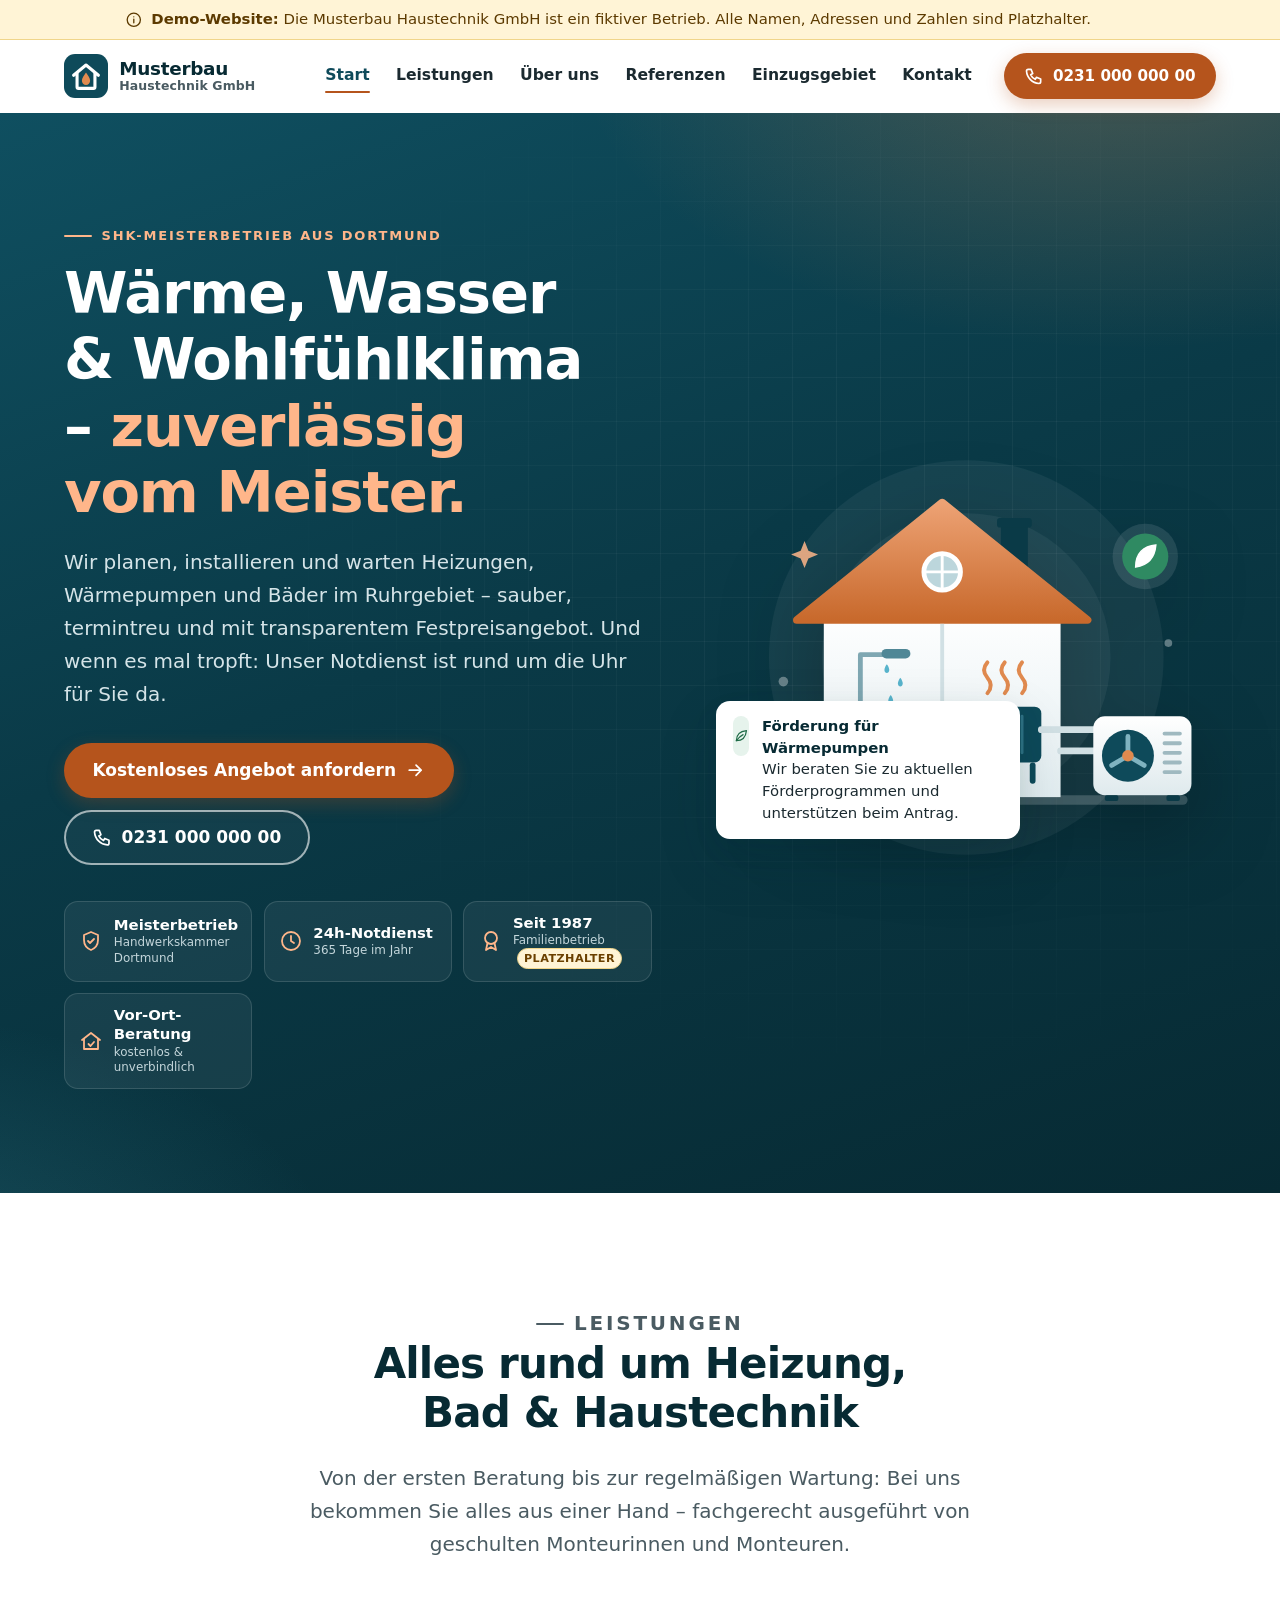
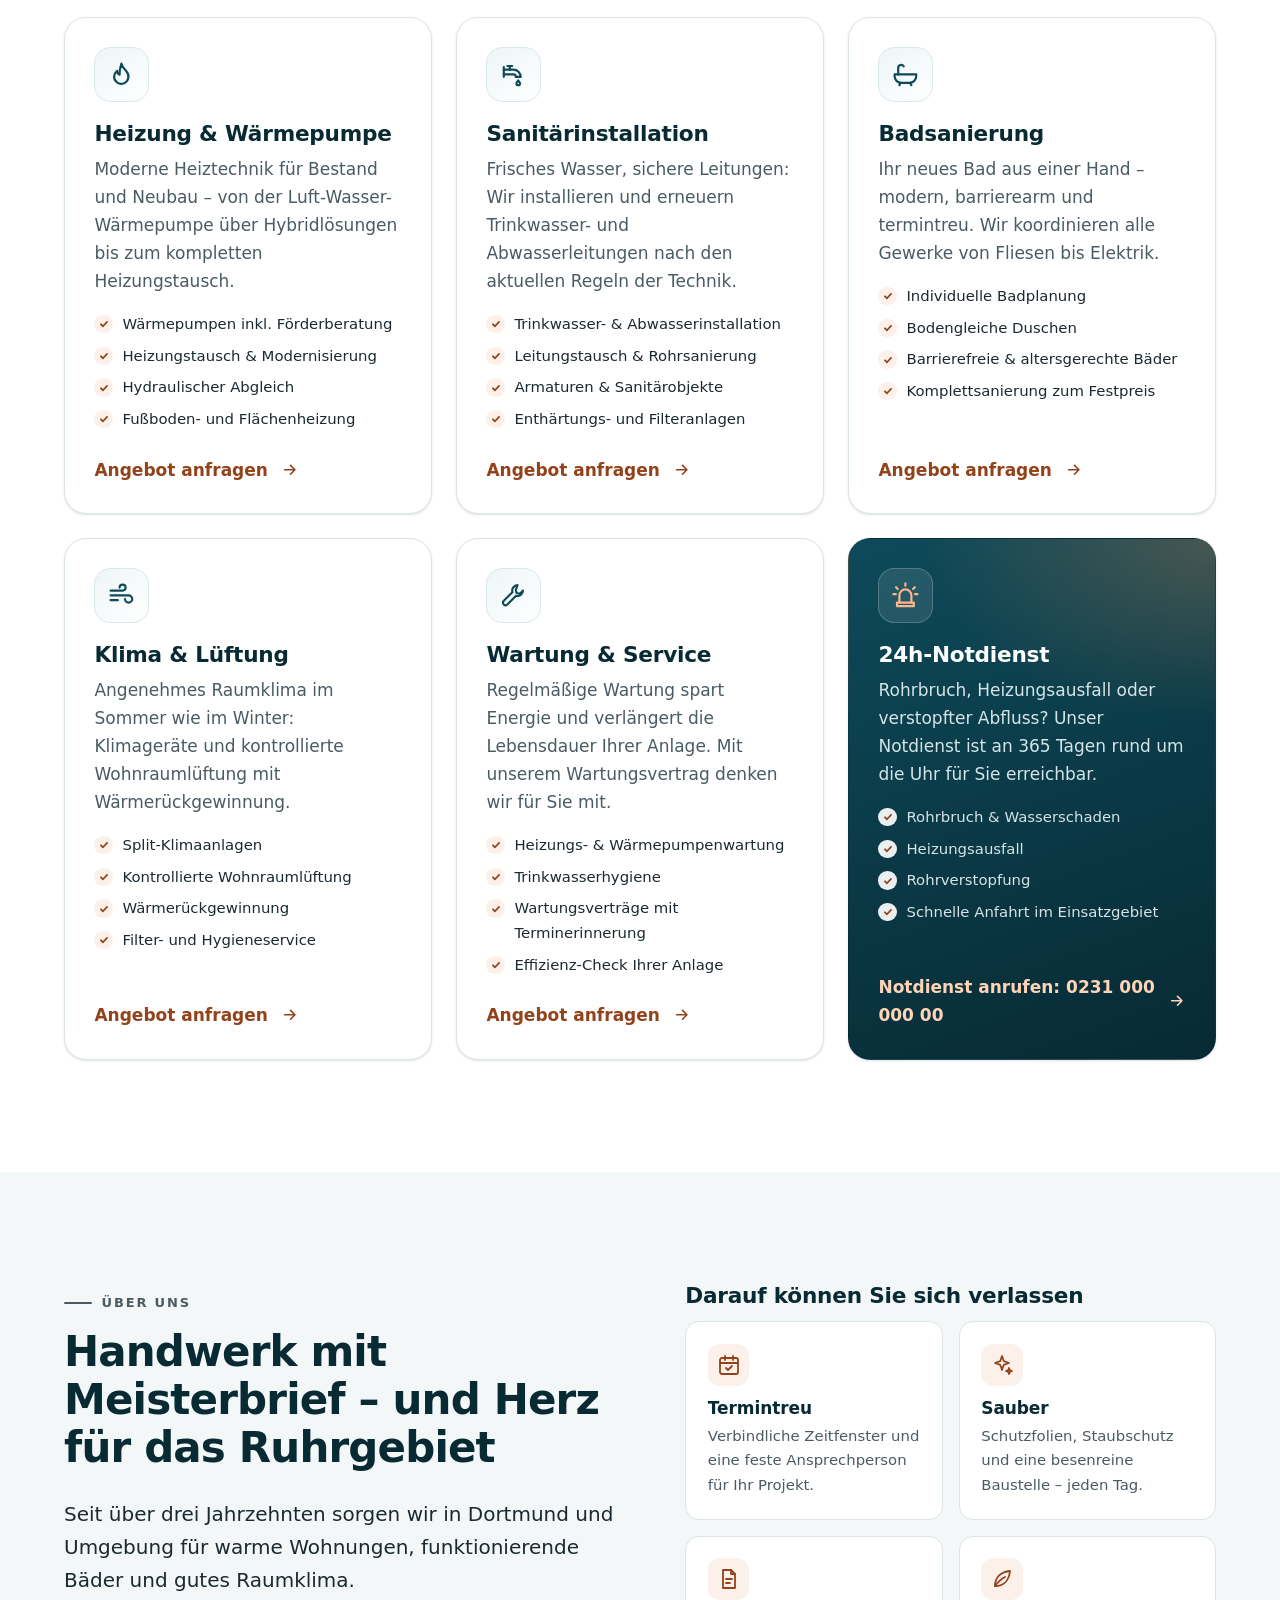
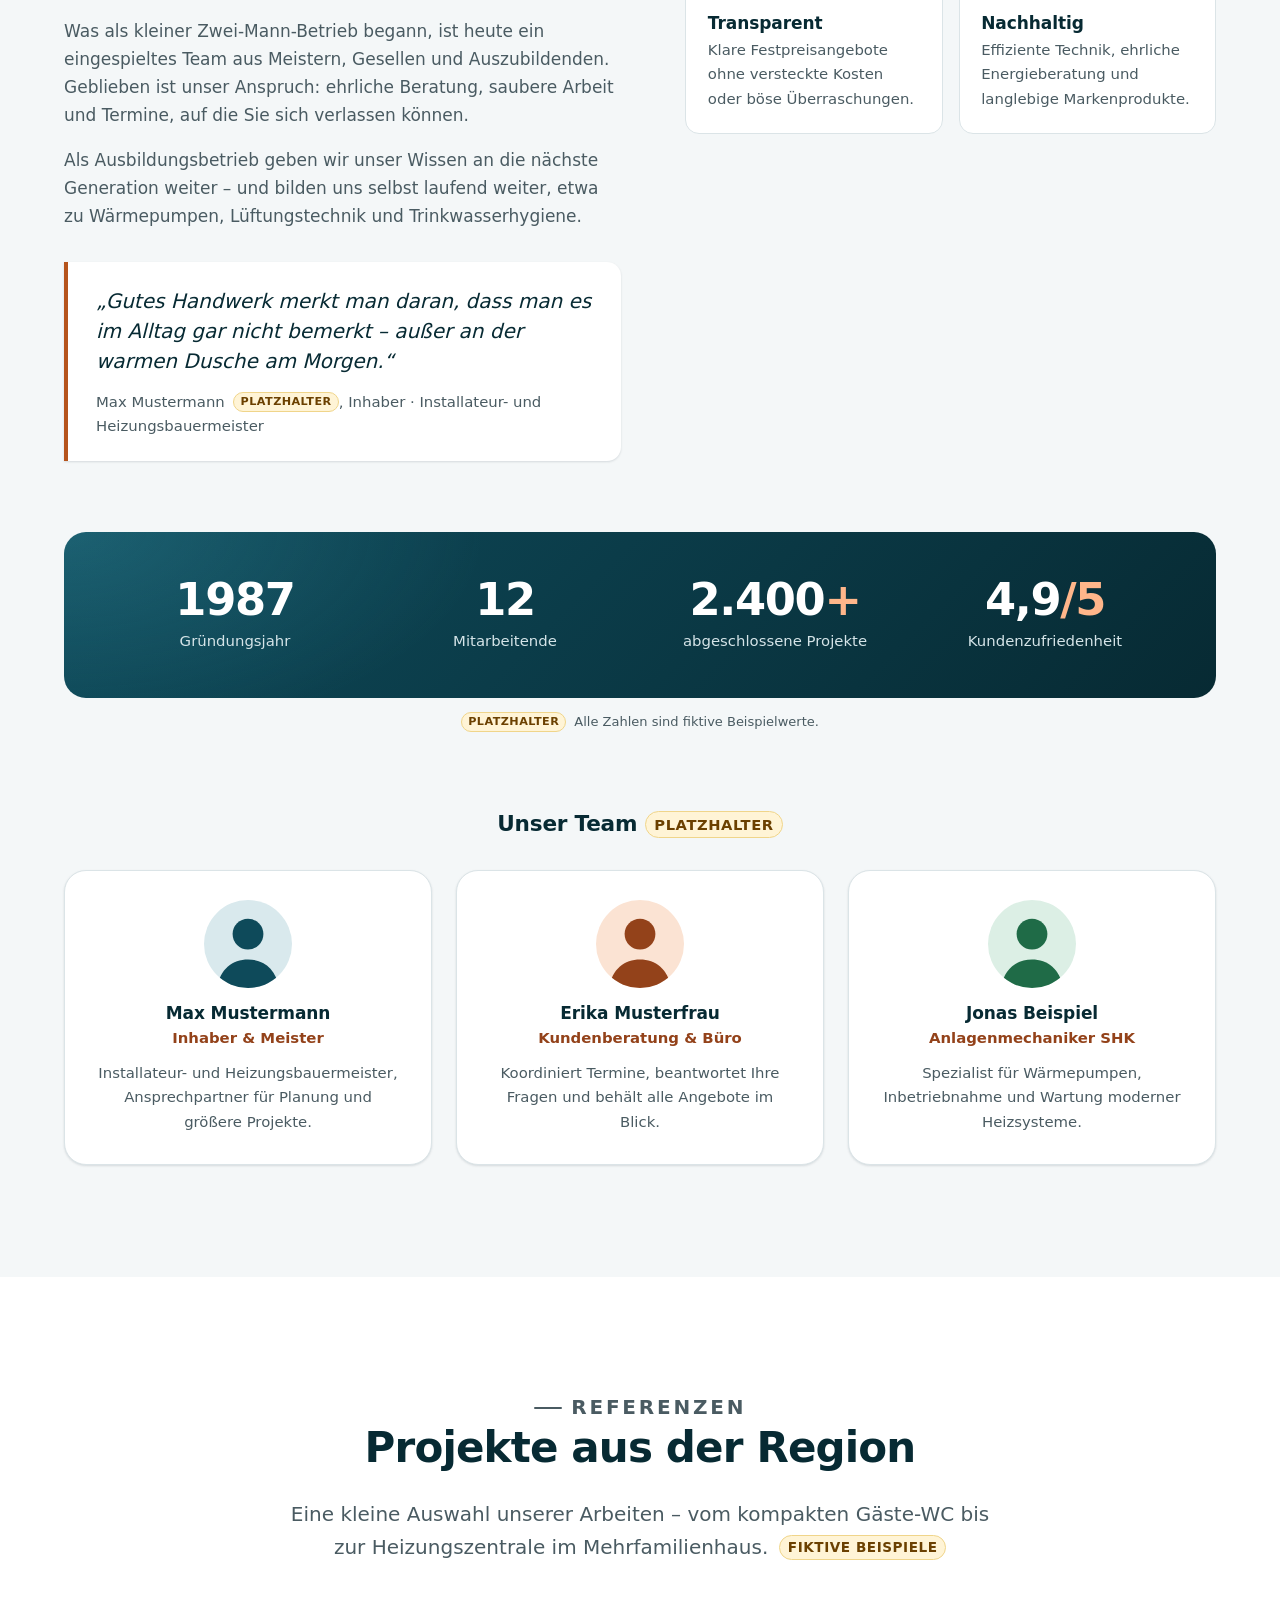
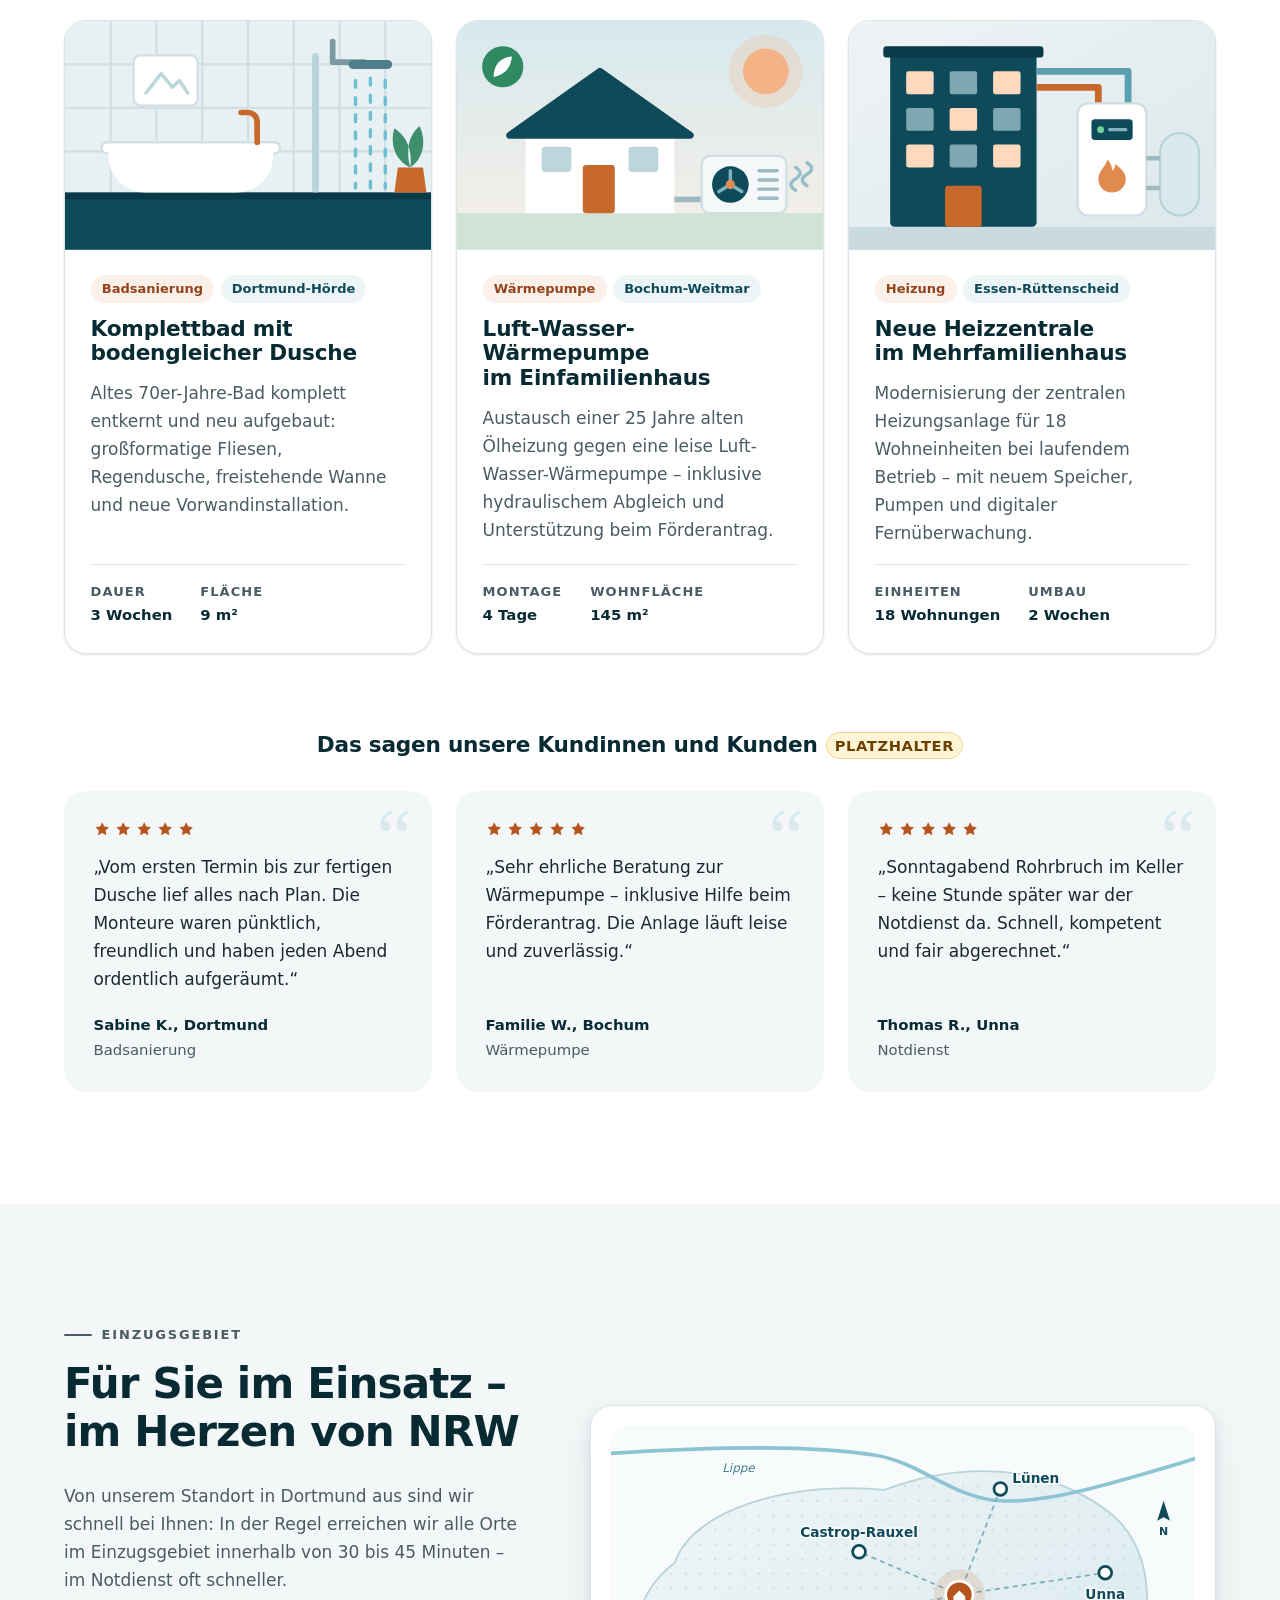
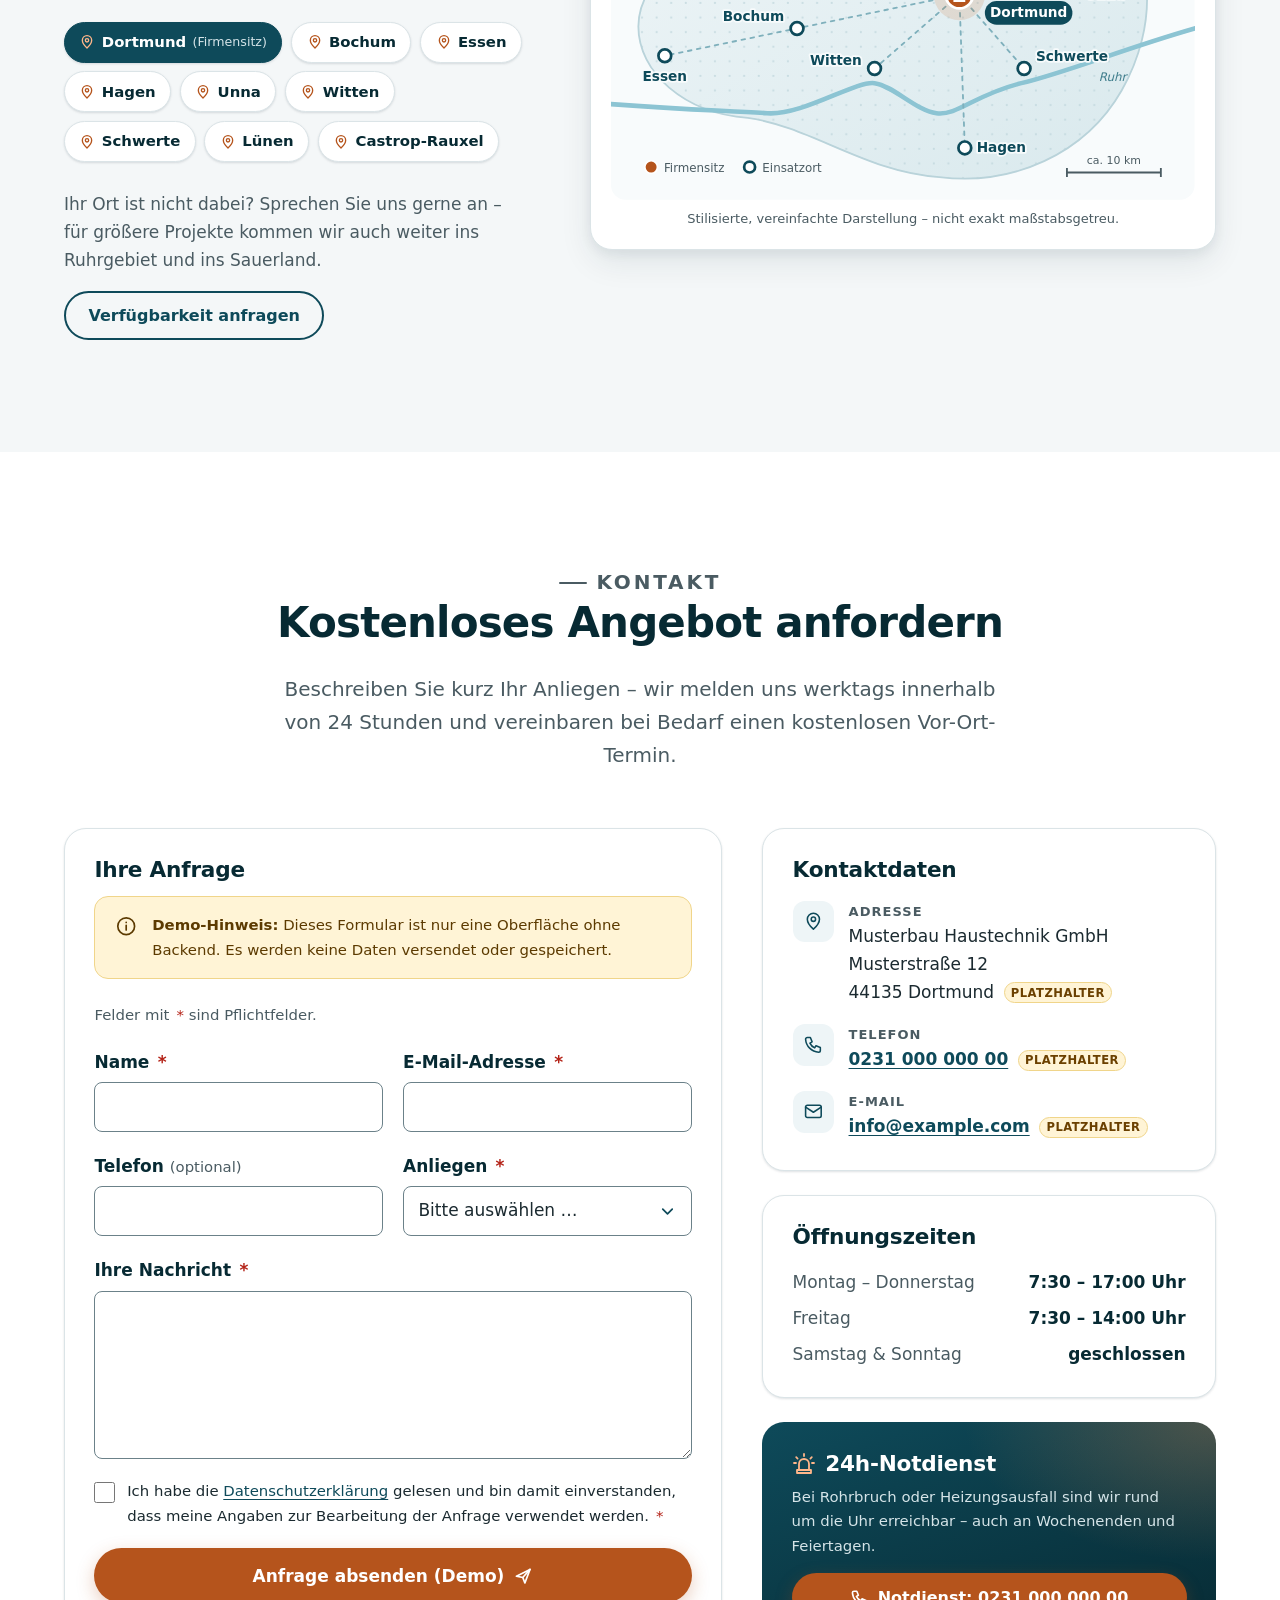
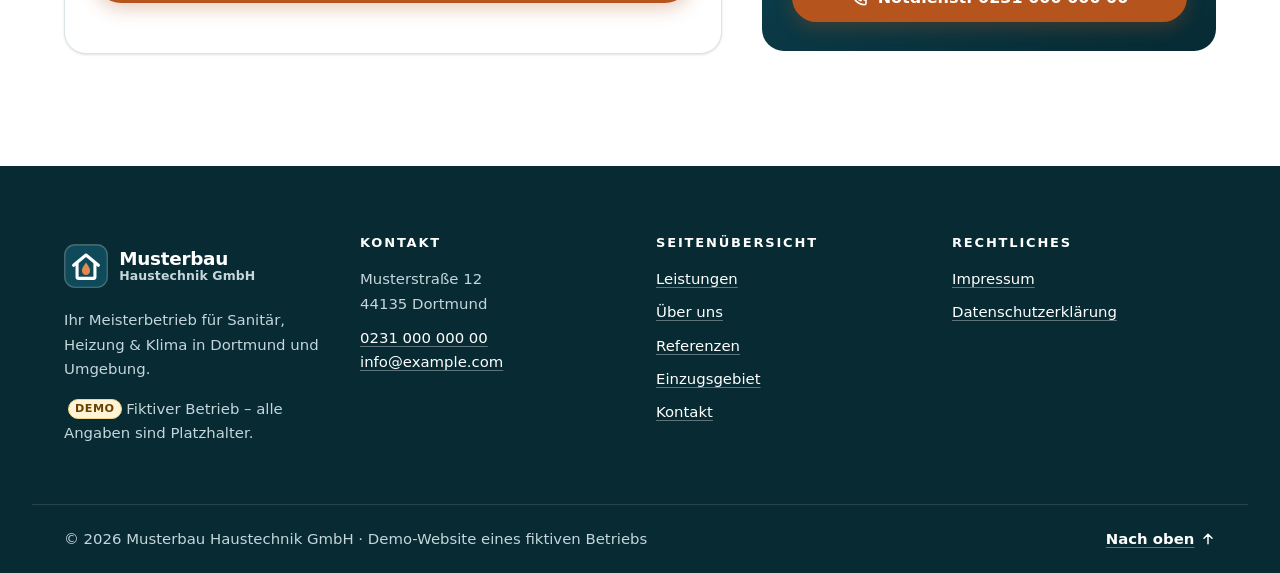
==== index.html @ 5d2aada1 "Website für fiktiven SHK-Meisterbetrieb in NRW (Musterbau Haustechnik GmbH)" ====
<!doctype html>
<html lang="de">
<head>
  <meta charset="utf-8">
  <meta name="viewport" content="width=device-width, initial-scale=1">
  <title>Musterbau Haustechnik GmbH – SHK-Meisterbetrieb in Dortmund (Demo)</title>
  <meta name="description" content="Demo-Website eines fiktiven SHK-Meisterbetriebs aus Dortmund: Heizung, Wärmepumpen, Sanitär, Badsanierung, Klima und 24h-Notdienst im Ruhrgebiet. Alle Angaben sind Platzhalter.">
  <meta name="theme-color" content="#0e4a5a">
  <meta name="color-scheme" content="light">

  <!-- Canonical-URL: nach dem Livegang mit der echten Domain aktivieren -->
  <!-- <link rel="canonical" href="https://www.example.com/"> -->

  <link rel="icon" href="assets/img/favicon.svg" type="image/svg+xml">
  <link rel="stylesheet" href="assets/css/style.css">

  <!-- Open Graph / Social Media -->
  <meta property="og:type" content="website">
  <meta property="og:locale" content="de_DE">
  <meta property="og:site_name" content="Musterbau Haustechnik GmbH (Demo)">
  <meta property="og:title" content="Musterbau Haustechnik GmbH – Ihr SHK-Meisterbetrieb in Dortmund">
  <meta property="og:description" content="Heizung, Wärmepumpe, Sanitär, Badsanierung, Klima und 24h-Notdienst im Ruhrgebiet. Demo-Website eines fiktiven Betriebs.">
  <!-- Nach dem Livegang mit absoluten URLs aktivieren (og:image idealerweise als 1200×630 px PNG/JPG): -->
  <!-- <meta property="og:url" content="https://www.example.com/"> -->
  <!-- <meta property="og:image" content="https://www.example.com/assets/img/og-image.png"> -->
  <meta name="twitter:card" content="summary">
  <meta name="twitter:title" content="Musterbau Haustechnik GmbH – Ihr SHK-Meisterbetrieb in Dortmund">
  <meta name="twitter:description" content="Heizung, Wärmepumpe, Sanitär, Badsanierung, Klima und 24h-Notdienst im Ruhrgebiet. Demo-Website eines fiktiven Betriebs.">

  <script>document.documentElement.classList.add('js');</script>
  <script src="assets/js/main.js" defer></script>

  <!-- Strukturierte Daten (Platzhalter – vor dem Livegang anpassen) -->
  <script type="application/ld+json">
  {
    "@context": "https://schema.org",
    "@type": ["Plumber", "HVACBusiness"],
    "@id": "https://www.example.com/#betrieb",
    "name": "Musterbau Haustechnik GmbH",
    "description": "Fiktiver Demo-Betrieb: Meisterbetrieb für Sanitär, Heizung und Klima (SHK), Badsanierung und Wärmepumpen in Dortmund und Umgebung. Alle Angaben sind Platzhalter.",
    "url": "https://www.example.com/",
    "logo": "https://www.example.com/assets/img/favicon.svg",
    "image": "https://www.example.com/assets/img/favicon.svg",
    "telephone": "+49 231 00000000",
    "email": "info@example.com",
    "foundingDate": "1987",
    "priceRange": "€€",
    "currenciesAccepted": "EUR",
    "paymentAccepted": "Überweisung, EC-Karte",
    "address": {
      "@type": "PostalAddress",
      "streetAddress": "Musterstraße 12",
      "postalCode": "44135",
      "addressLocality": "Dortmund",
      "addressRegion": "Nordrhein-Westfalen",
      "addressCountry": "DE"
    },
    "geo": {
      "@type": "GeoCoordinates",
      "latitude": 51.5136,
      "longitude": 7.4653
    },
    "openingHoursSpecification": [
      {
        "@type": "OpeningHoursSpecification",
        "dayOfWeek": ["Monday", "Tuesday", "Wednesday", "Thursday"],
        "opens": "07:30",
        "closes": "17:00"
      },
      {
        "@type": "OpeningHoursSpecification",
        "dayOfWeek": "Friday",
        "opens": "07:30",
        "closes": "14:00"
      }
    ],
    "areaServed": [
      { "@type": "City", "name": "Dortmund" },
      { "@type": "City", "name": "Bochum" },
      { "@type": "City", "name": "Essen" },
      { "@type": "City", "name": "Hagen" },
      { "@type": "City", "name": "Unna" },
      { "@type": "City", "name": "Witten" },
      { "@type": "City", "name": "Schwerte" },
      { "@type": "City", "name": "Lünen" },
      { "@type": "City", "name": "Castrop-Rauxel" },
      { "@type": "State", "name": "Nordrhein-Westfalen" }
    ],
    "founder": {
      "@type": "Person",
      "name": "Max Mustermann",
      "jobTitle": "Installateur- und Heizungsbauermeister"
    },
    "hasOfferCatalog": {
      "@type": "OfferCatalog",
      "name": "Leistungen",
      "itemListElement": [
        { "@type": "Offer", "itemOffered": { "@type": "Service", "name": "Heizung und Wärmepumpe" } },
        { "@type": "Offer", "itemOffered": { "@type": "Service", "name": "Sanitärinstallation" } },
        { "@type": "Offer", "itemOffered": { "@type": "Service", "name": "Badsanierung" } },
        { "@type": "Offer", "itemOffered": { "@type": "Service", "name": "Klima- und Lüftungstechnik" } },
        { "@type": "Offer", "itemOffered": { "@type": "Service", "name": "Wartung und Service" } },
        { "@type": "Offer", "itemOffered": { "@type": "Service", "name": "24h-Notdienst" } }
      ]
    }
  }
  </script>
</head>
<body>
  <a class="skip-link" href="#inhalt">Zum Inhalt springen</a>

  <div class="demo-banner">
    <p class="container">
      <svg class="icon" viewBox="0 0 24 24" aria-hidden="true"><circle cx="12" cy="12" r="9"/><path d="M12 11v5M12 8h.01"/></svg>
      <span><strong>Demo-Website:</strong> Die Musterbau Haustechnik GmbH ist ein fiktiver Betrieb. Alle Namen, Adressen und Zahlen sind Platzhalter.</span>
    </p>
  </div>

  <header class="site-header">
    <div class="container header-inner">
      <a class="brand" href="#start" aria-label="Musterbau Haustechnik GmbH – zum Seitenanfang">
        <svg class="brand__logo" viewBox="0 0 64 64" aria-hidden="true">
          <rect width="64" height="64" rx="16" fill="#0e4a5a"/>
          <path d="M14 31 L32 16 L50 31" fill="none" stroke="#fff" stroke-width="4.5" stroke-linecap="round" stroke-linejoin="round"/>
          <path d="M19 28 V48 a2 2 0 0 0 2 2 H43 a2 2 0 0 0 2 -2 V28" fill="none" stroke="#fff" stroke-width="4.5" stroke-linecap="round" stroke-linejoin="round"/>
          <path d="M32 27 C29 31.5 26 35 26 39 a6 6 0 0 0 12 0 C38 35 35 31.5 32 27 Z" fill="#e08a4f"/>
        </svg>
        <span class="brand__text">
          <span class="brand__name">Musterbau</span>
          <span class="brand__claim">Haustechnik GmbH</span>
        </span>
      </a>

      <nav class="site-nav" aria-label="Hauptnavigation">
        <button class="nav-toggle" type="button" aria-expanded="false" aria-controls="hauptmenue" aria-label="Hauptmenü">
          <span class="nav-toggle__bars" aria-hidden="true">
            <span class="nav-toggle__bar"></span>
            <span class="nav-toggle__bar"></span>
            <span class="nav-toggle__bar"></span>
          </span>
        </button>
        <ul class="nav-list" id="hauptmenue">
          <li><a class="nav-link" href="#start">Start</a></li>
          <li><a class="nav-link" href="#leistungen">Leistungen</a></li>
          <li><a class="nav-link" href="#ueber-uns">Über uns</a></li>
          <li><a class="nav-link" href="#referenzen">Referenzen</a></li>
          <li><a class="nav-link" href="#einzugsgebiet">Einzugsgebiet</a></li>
          <li><a class="nav-link" href="#kontakt">Kontakt</a></li>
        </ul>
      </nav>

      <a class="btn btn--primary header-call" href="tel:+4923100000000">
        <svg class="icon" viewBox="0 0 24 24" aria-hidden="true"><path d="M5 4h3.5l2 5-2.5 1.5a11 11 0 0 0 5.5 5.5l1.5-2.5 5 2V19a2 2 0 0 1-2 2A16 16 0 0 1 3 6a2 2 0 0 1 2-2z"/></svg>
        <span class="header-call__short">Anrufen</span>
        <span class="header-call__long">0231 000 000 00</span>
      </a>
    </div>
  </header>

  <main id="inhalt" tabindex="-1">

    <!-- ================================================================ START -->
    <section id="start" class="hero on-dark" aria-labelledby="start-titel">
      <div class="container hero__grid">
        <div class="hero__content">
          <p class="eyebrow">SHK-Meisterbetrieb aus Dortmund</p>
          <h1 id="start-titel">Wärme, Wasser &amp; Wohlfühlklima – <span class="text-accent">zuverlässig vom Meister.</span></h1>
          <p class="hero__lead">Wir planen, installieren und warten Heizungen, Wärmepumpen und Bäder im Ruhrgebiet – sauber, termintreu und mit transparentem Festpreisangebot. Und wenn es mal tropft: Unser Notdienst ist rund um die Uhr für Sie da.</p>

          <div class="hero__actions">
            <a class="btn btn--primary btn--lg" href="#kontakt">
              Kostenloses Angebot anfordern
              <svg class="icon" viewBox="0 0 24 24" aria-hidden="true"><path d="M5 12h14M13 6l6 6-6 6"/></svg>
            </a>
            <a class="btn btn--outline-light btn--lg" href="tel:+4923100000000">
              <svg class="icon" viewBox="0 0 24 24" aria-hidden="true"><path d="M5 4h3.5l2 5-2.5 1.5a11 11 0 0 0 5.5 5.5l1.5-2.5 5 2V19a2 2 0 0 1-2 2A16 16 0 0 1 3 6a2 2 0 0 1 2-2z"/></svg>
              0231 000 000 00
            </a>
          </div>

          <ul class="trust-list" aria-label="Darauf können Sie sich verlassen">
            <li class="trust-item">
              <svg class="icon" viewBox="0 0 24 24" aria-hidden="true"><path d="M12 3l7 3v5c0 4.5-3 8.3-7 10-4-1.7-7-5.5-7-10V6z"/><path d="M9 12l2 2 4-4"/></svg>
              <span>Meisterbetrieb <small>Handwerkskammer Dortmund</small></span>
            </li>
            <li class="trust-item">
              <svg class="icon" viewBox="0 0 24 24" aria-hidden="true"><circle cx="12" cy="12" r="9"/><path d="M12 7v5l3 2"/></svg>
              <span>24h-Notdienst <small>365 Tage im Jahr</small></span>
            </li>
            <li class="trust-item">
              <svg class="icon" viewBox="0 0 24 24" aria-hidden="true"><circle cx="12" cy="9" r="6"/><path d="M8.5 14 7 21l5-3 5 3-1.5-7"/></svg>
              <span>Seit 1987 <small>Familienbetrieb <span class="badge-ph">Platzhalter</span></small></span>
            </li>
            <li class="trust-item">
              <svg class="icon" viewBox="0 0 24 24" aria-hidden="true"><path d="M3 11l9-7 9 7"/><path d="M5 10v10h14V10"/><path d="M9.5 15l2 2 3.5-4"/></svg>
              <span>Vor-Ort-Beratung <small>kostenlos &amp; unverbindlich</small></span>
            </li>
          </ul>
        </div>

        <div class="hero__visual">
          <svg class="hero__illustration" viewBox="0 0 520 440" aria-hidden="true">
            <defs>
              <linearGradient id="heroRoof" x1="0" y1="0" x2="0" y2="1">
                <stop offset="0" stop-color="#eda274"/>
                <stop offset="1" stop-color="#c8692c"/>
              </linearGradient>
              <linearGradient id="heroWall" x1="0" y1="0" x2="0" y2="1">
                <stop offset="0" stop-color="#ffffff"/>
                <stop offset="1" stop-color="#e3eef1"/>
              </linearGradient>
              <linearGradient id="heroPump" x1="0" y1="0" x2="0" y2="1">
                <stop offset="0" stop-color="#ffffff"/>
                <stop offset="1" stop-color="#dfeaed"/>
              </linearGradient>
            </defs>
            <circle cx="260" cy="225" r="205" fill="#ffffff" opacity=".05"/>
            <circle cx="260" cy="225" r="150" fill="#ffffff" opacity=".05"/>
            <!-- Boden -->
            <rect x="30" y="368" width="460" height="10" rx="5" fill="#ffffff" opacity=".18"/>
            <!-- Schornstein -->
            <rect x="296" y="86" width="28" height="64" rx="3" fill="#0a3a47"/>
            <rect x="292" y="80" width="36" height="10" rx="3" fill="#0a3a47"/>
            <!-- Haus -->
            <rect x="112" y="172" width="246" height="198" fill="url(#heroWall)"/>
            <path d="M84 186 L235 64 L386 186 Z" fill="url(#heroRoof)" stroke="url(#heroRoof)" stroke-width="8" stroke-linejoin="round"/>
            <circle cx="235" cy="136" r="19" fill="#bcd6dc" stroke="#ffffff" stroke-width="5"/>
            <path d="M235 118 V154 M217 136 H253" stroke="#ffffff" stroke-width="3"/>
            <!-- Trennwand -->
            <rect x="233" y="190" width="4" height="180" fill="#d1e0e4"/>
            <!-- Bad: Dusche & Wanne -->
            <path d="M150 314 V222 H182" fill="none" stroke="#7fa7b2" stroke-width="5" stroke-linecap="round" stroke-linejoin="round"/>
            <rect x="172" y="216" width="30" height="10" rx="5" fill="#4f8796"/>
            <g fill="#58b4cc">
              <path d="M180 238 c0 4-5 4-5 0 0-3 2.5-6 2.5-6s2.5 3 2.5 6z"/>
              <path d="M194 252 c0 4-5 4-5 0 0-3 2.5-6 2.5-6s2.5 3 2.5 6z"/>
              <path d="M184 270 c0 4-5 4-5 0 0-3 2.5-6 2.5-6s2.5 3 2.5 6z"/>
              <path d="M196 286 c0 4-5 4-5 0 0-3 2.5-6 2.5-6s2.5 3 2.5 6z"/>
            </g>
            <rect x="126" y="308" width="98" height="10" rx="5" fill="#0e4a5a"/>
            <path d="M132 316 H218 V328 a22 22 0 0 1 -22 22 H154 a22 22 0 0 1 -22 -22 Z" fill="#0e4a5a"/>
            <path d="M146 350 l-4 14 M204 350 l4 14" stroke="#0e4a5a" stroke-width="5" stroke-linecap="round"/>
            <!-- Heizkörper mit Wärmewellen -->
            <rect x="262" y="276" width="76" height="58" rx="7" fill="#0e4a5a"/>
            <g stroke="#2f7385" stroke-width="3" stroke-linecap="round">
              <path d="M276 286 V324 M290 286 V324 M304 286 V324 M318 286 V324"/>
            </g>
            <rect x="268" y="334" width="6" height="22" rx="3" fill="#0e4a5a"/>
            <rect x="326" y="334" width="6" height="22" rx="3" fill="#0e4a5a"/>
            <g fill="none" stroke="#e08a4f" stroke-width="4" stroke-linecap="round">
              <path d="M282 262 q7-8 0-16 q-7-8 0-16"/>
              <path d="M300 262 q7-8 0-16 q-7-8 0-16"/>
              <path d="M318 262 q7-8 0-16 q-7-8 0-16"/>
            </g>
            <!-- Leitung zur Wärmepumpe -->
            <path d="M338 300 H358 M358 322 H398 M358 300 H398" stroke="#d1e0e4" stroke-width="7" stroke-linecap="round"/>
            <!-- Wärmepumpe -->
            <rect x="392" y="286" width="102" height="82" rx="12" fill="url(#heroPump)"/>
            <circle cx="428" cy="327" r="27" fill="#0e4a5a"/>
            <g stroke="#7fb3c0" stroke-width="5" stroke-linecap="round">
              <path d="M428 327 L428 307 M428 327 L445 337 M428 327 L411 337"/>
            </g>
            <circle cx="428" cy="327" r="6" fill="#e08a4f"/>
            <g stroke="#9fb9c0" stroke-width="4" stroke-linecap="round">
              <path d="M466 304 H482 M466 314 H482 M466 324 H482 M466 334 H482 M466 344 H482"/>
            </g>
            <rect x="404" y="368" width="14" height="6" rx="2" fill="#0a3a47"/>
            <rect x="468" y="368" width="14" height="6" rx="2" fill="#0a3a47"/>
            <!-- Blatt-Symbol (Effizienz) -->
            <circle cx="446" cy="120" r="34" fill="#ffffff" opacity=".1"/>
            <circle cx="446" cy="120" r="24" fill="#2f8a62"/>
            <path d="M436 131 c0-14 8-22 21-23 -1 13-8 21-21 23z M436 131 c4-5 8-9 14-12" fill="#ffffff" stroke="#ffffff" stroke-width="1.5" stroke-linecap="round"/>
            <!-- Funkeln -->
            <path d="M92 104 l4 10 10 4 -10 4 -4 10 -4-10 -10-4 10-4z" fill="#ffb68a" opacity=".85"/>
            <circle cx="70" cy="250" r="5" fill="#ffffff" opacity=".35"/>
            <circle cx="470" cy="210" r="4" fill="#ffffff" opacity=".35"/>
          </svg>

          <div class="hero__card">
            <span class="hero__card-icon">
              <svg class="icon" viewBox="0 0 24 24" aria-hidden="true"><path d="M5 19c0-8 5-14 15-15-1 10-7 15-15 15z"/><path d="M5 19c3-4 6-7 10-9"/></svg>
            </span>
            <p><strong>Förderung für Wärmepumpen</strong> Wir beraten Sie zu aktuellen Förderprogrammen und unterstützen beim Antrag.</p>
          </div>
        </div>
      </div>
    </section>

    <!-- =========================================================== LEISTUNGEN -->
    <section id="leistungen" class="section" aria-labelledby="leistungen-titel">
      <div class="container">
        <div class="section-head">
          <p class="eyebrow">Leistungen</p>
          <h2 id="leistungen-titel">Alles rund um Heizung, Bad &amp; Haustechnik</h2>
          <p>Von der ersten Beratung bis zur regelmäßigen Wartung: Bei uns bekommen Sie alles aus einer Hand – fachgerecht ausgeführt von geschulten Monteurinnen und Monteuren.</p>
        </div>

        <div class="grid-cards">
          <article class="card card--hover service-card">
            <div class="service-icon">
              <svg class="icon" viewBox="0 0 24 24" aria-hidden="true"><path d="M12 3c.5 3 3 4.5 4.5 7a6 6 0 1 1-10.6 3.6C6 11.5 7.3 10 8.5 9c0 1.8.9 3 2 3.3C10.3 9 11 6 12 3z"/></svg>
            </div>
            <h3>Heizung &amp; Wärmepumpe</h3>
            <p>Moderne Heiztechnik für Bestand und Neubau – von der Luft-Wasser-Wärmepumpe über Hybridlösungen bis zum kompletten Heizungstausch.</p>
            <ul class="check-list">
              <li>Wärmepumpen inkl. Förderberatung</li>
              <li>Heizungstausch &amp; Modernisierung</li>
              <li>Hydraulischer Abgleich</li>
              <li>Fußboden- und Flächenheizung</li>
            </ul>
            <a class="card-link" href="#kontakt" data-anliegen="heizung">
              Angebot anfragen<span class="visually-hidden">: Heizung &amp; Wärmepumpe</span>
              <svg class="icon" viewBox="0 0 24 24" aria-hidden="true"><path d="M5 12h14M13 6l6 6-6 6"/></svg>
            </a>
          </article>

          <article class="card card--hover service-card">
            <div class="service-icon">
              <svg class="icon" viewBox="0 0 24 24" aria-hidden="true"><path d="M4 6v8"/><path d="M4 8h8a6 6 0 0 1 6 6"/><path d="M4 12h8a2 2 0 0 1 2 2"/><path d="M14 14h4"/><path d="M9 8V5M7 5h4"/><path d="M17.5 19.5c0 .9-.7 1.5-1.5 1.5s-1.5-.6-1.5-1.5S16 17 16 17s1.5 1.6 1.5 2.5z"/></svg>
            </div>
            <h3>Sanitärinstallation</h3>
            <p>Frisches Wasser, sichere Leitungen: Wir installieren und erneuern Trinkwasser- und Abwasserleitungen nach den aktuellen Regeln der Technik.</p>
            <ul class="check-list">
              <li>Trinkwasser- &amp; Abwasserinstallation</li>
              <li>Leitungstausch &amp; Rohrsanierung</li>
              <li>Armaturen &amp; Sanitärobjekte</li>
              <li>Enthärtungs- und Filteranlagen</li>
            </ul>
            <a class="card-link" href="#kontakt" data-anliegen="sanitaer">
              Angebot anfragen<span class="visually-hidden">: Sanitärinstallation</span>
              <svg class="icon" viewBox="0 0 24 24" aria-hidden="true"><path d="M5 12h14M13 6l6 6-6 6"/></svg>
            </a>
          </article>

          <article class="card card--hover service-card">
            <div class="service-icon">
              <svg class="icon" viewBox="0 0 24 24" aria-hidden="true"><path d="M3 12h18v1.5A5.5 5.5 0 0 1 15.5 19h-7A5.5 5.5 0 0 1 3 13.5z"/><path d="M6 12V6.5a2.5 2.5 0 0 1 4.6-1.3"/><path d="M8 19l-1 2M16 19l1 2"/></svg>
            </div>
            <h3>Badsanierung</h3>
            <p>Ihr neues Bad aus einer Hand – modern, barrierearm und termintreu. Wir koordinieren alle Gewerke von Fliesen bis Elektrik.</p>
            <ul class="check-list">
              <li>Individuelle Badplanung</li>
              <li>Bodengleiche Duschen</li>
              <li>Barrierefreie &amp; altersgerechte Bäder</li>
              <li>Komplettsanierung zum Festpreis</li>
            </ul>
            <a class="card-link" href="#kontakt" data-anliegen="bad">
              Angebot anfragen<span class="visually-hidden">: Badsanierung</span>
              <svg class="icon" viewBox="0 0 24 24" aria-hidden="true"><path d="M5 12h14M13 6l6 6-6 6"/></svg>
            </a>
          </article>

          <article class="card card--hover service-card">
            <div class="service-icon">
              <svg class="icon" viewBox="0 0 24 24" aria-hidden="true"><path d="M3 8h10a2.5 2.5 0 1 0-2.5-2.5"/><path d="M3 12h15a3 3 0 1 1-3 3"/><path d="M3 16h6"/></svg>
            </div>
            <h3>Klima &amp; Lüftung</h3>
            <p>Angenehmes Raumklima im Sommer wie im Winter: Klimageräte und kontrollierte Wohnraumlüftung mit Wärmerückgewinnung.</p>
            <ul class="check-list">
              <li>Split-Klimaanlagen</li>
              <li>Kontrollierte Wohnraumlüftung</li>
              <li>Wärmerückgewinnung</li>
              <li>Filter- und Hygieneservice</li>
            </ul>
            <a class="card-link" href="#kontakt" data-anliegen="klima">
              Angebot anfragen<span class="visually-hidden">: Klima &amp; Lüftung</span>
              <svg class="icon" viewBox="0 0 24 24" aria-hidden="true"><path d="M5 12h14M13 6l6 6-6 6"/></svg>
            </a>
          </article>

          <article class="card card--hover service-card">
            <div class="service-icon">
              <svg class="icon" viewBox="0 0 24 24" aria-hidden="true"><path d="M15.5 3.5a4.5 4.5 0 0 0-4.3 5.8L4 16.5a2.1 2.1 0 0 0 3 3l7.2-7.2a4.5 4.5 0 0 0 5.8-4.3l-2.6 2.6-2.8-.6-.6-2.8z"/></svg>
            </div>
            <h3>Wartung &amp; Service</h3>
            <p>Regelmäßige Wartung spart Energie und verlängert die Lebensdauer Ihrer Anlage. Mit unserem Wartungsvertrag denken wir für Sie mit.</p>
            <ul class="check-list">
              <li>Heizungs- &amp; Wärmepumpenwartung</li>
              <li>Trinkwasserhygiene</li>
              <li>Wartungsverträge mit Terminerinnerung</li>
              <li>Effizienz-Check Ihrer Anlage</li>
            </ul>
            <a class="card-link" href="#kontakt" data-anliegen="wartung">
              Angebot anfragen<span class="visually-hidden">: Wartung &amp; Service</span>
              <svg class="icon" viewBox="0 0 24 24" aria-hidden="true"><path d="M5 12h14M13 6l6 6-6 6"/></svg>
            </a>
          </article>

          <article class="card card--hover service-card card--highlight on-dark">
            <div class="service-icon">
              <svg class="icon" viewBox="0 0 24 24" aria-hidden="true"><path d="M7 18v-6a5 5 0 0 1 10 0v6"/><path d="M5 21h14v-3H5z"/><path d="M12 2v2M4.2 5.2l1.4 1.4M19.8 5.2l-1.4 1.4M2 11h2M20 11h2"/></svg>
            </div>
            <h3>24h-Notdienst</h3>
            <p>Rohrbruch, Heizungsausfall oder verstopfter Abfluss? Unser Notdienst ist an 365 Tagen rund um die Uhr für Sie erreichbar.</p>
            <ul class="check-list">
              <li>Rohrbruch &amp; Wasserschaden</li>
              <li>Heizungsausfall</li>
              <li>Rohrverstopfung</li>
              <li>Schnelle Anfahrt im Einsatzgebiet</li>
            </ul>
            <a class="card-link" href="tel:+4923100000000">
              Notdienst anrufen: 0231 000 000 00
              <svg class="icon" viewBox="0 0 24 24" aria-hidden="true"><path d="M5 12h14M13 6l6 6-6 6"/></svg>
            </a>
          </article>
        </div>
      </div>
    </section>

    <!-- ============================================================= ÜBER UNS -->
    <section id="ueber-uns" class="section section--alt" aria-labelledby="ueber-uns-titel">
      <div class="container">
        <div class="about">
          <div class="about__text">
            <p class="eyebrow">Über uns</p>
            <h2 id="ueber-uns-titel">Handwerk mit Meisterbrief – und Herz für das Ruhrgebiet</h2>
            <p class="lead">Seit über drei Jahrzehnten sorgen wir in Dortmund und Umgebung für warme Wohnungen, funktionierende Bäder und gutes Raumklima.</p>
            <p>Was als kleiner Zwei-Mann-Betrieb begann, ist heute ein eingespieltes Team aus Meistern, Gesellen und Auszubildenden. Geblieben ist unser Anspruch: ehrliche Beratung, saubere Arbeit und Termine, auf die Sie sich verlassen können.</p>
            <p>Als Ausbildungsbetrieb geben wir unser Wissen an die nächste Generation weiter – und bilden uns selbst laufend weiter, etwa zu Wärmepumpen, Lüftungstechnik und Trinkwasserhygiene.</p>

            <figure class="owner-quote">
              <blockquote>
                <p>„Gutes Handwerk merkt man daran, dass man es im Alltag gar nicht bemerkt – außer an der warmen Dusche am Morgen.“</p>
              </blockquote>
              <figcaption>Max Mustermann <span class="badge-ph">Platzhalter</span>, Inhaber · Installateur- und Heizungsbauermeister</figcaption>
            </figure>
          </div>

          <div class="about__values">
            <h3>Darauf können Sie sich verlassen</h3>
            <ul class="values">
              <li class="value">
                <span class="value__icon">
                  <svg class="icon" viewBox="0 0 24 24" aria-hidden="true"><rect x="3" y="5" width="18" height="16" rx="2"/><path d="M3 10h18M8 3v4M16 3v4"/><path d="M9 15l2 2 4-4"/></svg>
                </span>
                <h4>Termintreu</h4>
                <p>Verbindliche Zeitfenster und eine feste Ansprechperson für Ihr Projekt.</p>
              </li>
              <li class="value">
                <span class="value__icon">
                  <svg class="icon" viewBox="0 0 24 24" aria-hidden="true"><path d="M12 3l1.8 5.2L19 10l-5.2 1.8L12 17l-1.8-5.2L5 10l5.2-1.8z"/><path d="M19 15l.8 2.2L22 18l-2.2.8L19 21l-.8-2.2L16 18l2.2-.8z"/></svg>
                </span>
                <h4>Sauber</h4>
                <p>Schutzfolien, Staubschutz und eine besenreine Baustelle – jeden Tag.</p>
              </li>
              <li class="value">
                <span class="value__icon">
                  <svg class="icon" viewBox="0 0 24 24" aria-hidden="true"><path d="M6 3h8l4 4v14H6z"/><path d="M14 3v4h4"/><path d="M9 12h6M9 16h4"/></svg>
                </span>
                <h4>Transparent</h4>
                <p>Klare Festpreisangebote ohne versteckte Kosten oder böse Überraschungen.</p>
              </li>
              <li class="value">
                <span class="value__icon">
                  <svg class="icon" viewBox="0 0 24 24" aria-hidden="true"><path d="M5 19c0-8 5-14 15-15-1 10-7 15-15 15z"/><path d="M5 19c3-4 6-7 10-9"/></svg>
                </span>
                <h4>Nachhaltig</h4>
                <p>Effiziente Technik, ehrliche Energieberatung und langlebige Markenprodukte.</p>
              </li>
            </ul>
          </div>
        </div>

        <ul class="stats on-dark" aria-label="Zahlen und Fakten (Platzhalter)">
          <li><span class="stat__value">1987</span> <span class="stat__label">Gründungsjahr</span></li>
          <li><span class="stat__value">12</span> <span class="stat__label">Mitarbeitende</span></li>
          <li><span class="stat__value">2.400<span>+</span></span> <span class="stat__label">abgeschlossene Projekte</span></li>
          <li><span class="stat__value">4,9<span>/5</span></span> <span class="stat__label">Kundenzufriedenheit</span></li>
        </ul>
        <p class="stats-note"><span class="badge-ph">Platzhalter</span> Alle Zahlen sind fiktive Beispielwerte.</p>

        <h3 class="subheading">Unser Team <span class="badge-ph">Platzhalter</span></h3>
        <div class="team">
          <article class="card team-card">
            <svg viewBox="0 0 80 80" aria-hidden="true">
              <rect width="80" height="80" fill="#d9e9ed"/>
              <circle cx="40" cy="31" r="14" fill="#0e4a5a"/>
              <path d="M12 80c2-17 14-26 28-26s26 9 28 26z" fill="#0e4a5a"/>
            </svg>
            <h4>Max Mustermann</h4>
            <p class="team-card__role">Inhaber &amp; Meister</p>
            <p>Installateur- und Heizungsbauermeister, Ansprechpartner für Planung und größere Projekte.</p>
          </article>
          <article class="card team-card">
            <svg viewBox="0 0 80 80" aria-hidden="true">
              <rect width="80" height="80" fill="#fbe3d3"/>
              <circle cx="40" cy="31" r="14" fill="#93421a"/>
              <path d="M12 80c2-17 14-26 28-26s26 9 28 26z" fill="#93421a"/>
            </svg>
            <h4>Erika Musterfrau</h4>
            <p class="team-card__role">Kundenberatung &amp; Büro</p>
            <p>Koordiniert Termine, beantwortet Ihre Fragen und behält alle Angebote im Blick.</p>
          </article>
          <article class="card team-card">
            <svg viewBox="0 0 80 80" aria-hidden="true">
              <rect width="80" height="80" fill="#dcefe5"/>
              <circle cx="40" cy="31" r="14" fill="#1f6b47"/>
              <path d="M12 80c2-17 14-26 28-26s26 9 28 26z" fill="#1f6b47"/>
            </svg>
            <h4>Jonas Beispiel</h4>
            <p class="team-card__role">Anlagenmechaniker SHK</p>
            <p>Spezialist für Wärmepumpen, Inbetriebnahme und Wartung moderner Heizsysteme.</p>
          </article>
        </div>
      </div>
    </section>

    <!-- =========================================================== REFERENZEN -->
    <section id="referenzen" class="section" aria-labelledby="referenzen-titel">
      <div class="container">
        <div class="section-head">
          <p class="eyebrow">Referenzen</p>
          <h2 id="referenzen-titel">Projekte aus der Region</h2>
          <p>Eine kleine Auswahl unserer Arbeiten – vom kompakten Gäste-WC bis zur Heizungszentrale im Mehrfamilienhaus. <span class="badge-ph">Fiktive Beispiele</span></p>
        </div>

        <div class="grid-cards">
          <article class="card card--hover project">
            <div class="project__media">
              <svg viewBox="0 0 320 200" preserveAspectRatio="xMidYMid slice" aria-hidden="true">
                <rect width="320" height="200" fill="#e7f0f2"/>
                <g stroke="#d0e0e4" stroke-width="2">
                  <path d="M0 38H320M0 76H320M0 114H320"/>
                  <path d="M40 0V150M80 0V150M120 0V150M160 0V150M200 0V150M240 0V150M280 0V150"/>
                </g>
                <rect y="150" width="320" height="50" fill="#0e4a5a"/>
                <rect y="150" width="320" height="6" fill="#0a3a47"/>
                <path d="M234 18 V36 H262" fill="none" stroke="#7d99a1" stroke-width="5" stroke-linecap="round" stroke-linejoin="round"/>
                <rect x="248" y="34" width="38" height="8" rx="4" fill="#4f7d89"/>
                <g stroke="#6fbfd3" stroke-width="3" stroke-linecap="round" stroke-dasharray="6 9">
                  <path d="M254 52V146M267 50V146M280 52V146"/>
                </g>
                <rect x="216" y="28" width="6" height="122" rx="3" fill="#b9d3da"/>
                <rect x="32" y="106" width="156" height="10" rx="5" fill="#ffffff" stroke="#d0e0e4" stroke-width="2"/>
                <path d="M38 114 H182 V118 a32 32 0 0 1 -32 32 H70 a32 32 0 0 1 -32 -32 Z" fill="#ffffff"/>
                <path d="M168 106 V88 a8 8 0 0 0 -8 -8 h-6" fill="none" stroke="#c8692c" stroke-width="5" stroke-linecap="round"/>
                <path d="M288 150 l3 -22 h22 l3 22z" fill="#c8692c"/>
                <path d="M302 128 c-14 -6 -18 -22 -14 -34 c10 6 16 18 14 34z M302 128 c12 -8 14 -24 8 -36 c-10 8 -12 22 -8 36z" fill="#3f8f6e"/>
                <rect x="60" y="30" width="56" height="44" rx="6" fill="#ffffff" stroke="#d0e0e4" stroke-width="2"/>
                <path d="M70 64 l14 -18 10 12 6 -6 8 12" fill="none" stroke="#bcd6dc" stroke-width="3" stroke-linejoin="round"/>
              </svg>
            </div>
            <div class="project__body">
              <ul class="tags" aria-label="Kategorien">
                <li class="tag tag--accent">Badsanierung</li>
                <li class="tag">Dortmund-Hörde</li>
              </ul>
              <h3>Komplettbad mit bodengleicher Dusche</h3>
              <p>Altes 70er-Jahre-Bad komplett entkernt und neu aufgebaut: großformatige Fliesen, Regendusche, freistehende Wanne und neue Vorwandinstallation.</p>
              <dl class="project__meta">
                <div><dt>Dauer</dt><dd>3 Wochen</dd></div>
                <div><dt>Fläche</dt><dd>9 m²</dd></div>
              </dl>
            </div>
          </article>

          <article class="card card--hover project">
            <div class="project__media">
              <svg viewBox="0 0 320 200" preserveAspectRatio="xMidYMid slice" aria-hidden="true">
                <defs>
                  <linearGradient id="projSky" x1="0" y1="0" x2="0" y2="1">
                    <stop offset="0" stop-color="#d7e9ee"/>
                    <stop offset="1" stop-color="#f7efe7"/>
                  </linearGradient>
                </defs>
                <rect width="320" height="200" fill="url(#projSky)"/>
                <circle cx="270" cy="44" r="20" fill="#f2b386"/>
                <circle cx="270" cy="44" r="32" fill="#f2b386" opacity=".25"/>
                <rect y="168" width="320" height="32" fill="#cfe3d6"/>
                <rect x="60" y="94" width="130" height="74" fill="#ffffff"/>
                <path d="M46 100 L125 44 L204 100 Z" fill="#0e4a5a" stroke="#0e4a5a" stroke-width="6" stroke-linejoin="round"/>
                <rect x="110" y="126" width="28" height="42" rx="3" fill="#c8692c"/>
                <rect x="74" y="110" width="26" height="22" rx="3" fill="#bcd6dc"/>
                <rect x="150" y="110" width="26" height="22" rx="3" fill="#bcd6dc"/>
                <path d="M214 156 H190" stroke="#9fb9c0" stroke-width="5"/>
                <rect x="214" y="118" width="74" height="50" rx="7" fill="#f4f8f9" stroke="#cfdfe3" stroke-width="2"/>
                <circle cx="239" cy="143" r="16" fill="#0e4a5a"/>
                <path d="M239 143 V131 M239 143 l10 6 M239 143 l-10 6" stroke="#7fb3c0" stroke-width="3" stroke-linecap="round"/>
                <circle cx="239" cy="143" r="4" fill="#e08a4f"/>
                <path d="M264 131h16M264 139h16M264 147h16M264 155h16" stroke="#9fb9c0" stroke-width="3" stroke-linecap="round"/>
                <g fill="none" stroke="#7fb3c0" stroke-width="3" stroke-linecap="round" opacity=".8">
                  <path d="M296 128 q8 5 0 10 q-8 5 0 10"/>
                  <path d="M306 124 q8 5 0 10 q-8 5 0 10"/>
                </g>
                <circle cx="40" cy="40" r="18" fill="#2f8a62"/>
                <path d="M32 49 c0-11 6-17 16-18 -1 10-6 16-16 18z" fill="#ffffff"/>
              </svg>
            </div>
            <div class="project__body">
              <ul class="tags" aria-label="Kategorien">
                <li class="tag tag--accent">Wärmepumpe</li>
                <li class="tag">Bochum-Weitmar</li>
              </ul>
              <h3>Luft-Wasser-Wärmepumpe im Einfamilienhaus</h3>
              <p>Austausch einer 25 Jahre alten Ölheizung gegen eine leise Luft-Wasser-Wärmepumpe – inklusive hydraulischem Abgleich und Unterstützung beim Förderantrag.</p>
              <dl class="project__meta">
                <div><dt>Montage</dt><dd>4 Tage</dd></div>
                <div><dt>Wohnfläche</dt><dd>145 m²</dd></div>
              </dl>
            </div>
          </article>

          <article class="card card--hover project">
            <div class="project__media">
              <svg viewBox="0 0 320 200" preserveAspectRatio="xMidYMid slice" aria-hidden="true">
                <defs>
                  <linearGradient id="projMfh" x1="0" y1="0" x2="1" y2="1">
                    <stop offset="0" stop-color="#eef3f5"/>
                    <stop offset="1" stop-color="#dce8ec"/>
                  </linearGradient>
                </defs>
                <rect width="320" height="200" fill="url(#projMfh)"/>
                <rect y="180" width="320" height="20" fill="#cbdade"/>
                <rect x="36" y="28" width="128" height="152" rx="4" fill="#0e4a5a"/>
                <rect x="30" y="22" width="140" height="10" rx="3" fill="#0a3a47"/>
                <g fill="#ffd9bd">
                  <rect x="50" y="44" width="24" height="20" rx="2"/>
                  <rect x="126" y="44" width="24" height="20" rx="2"/>
                  <rect x="88" y="76" width="24" height="20" rx="2"/>
                  <rect x="50" y="108" width="24" height="20" rx="2"/>
                  <rect x="126" y="108" width="24" height="20" rx="2"/>
                </g>
                <g fill="#7fa7b2">
                  <rect x="88" y="44" width="24" height="20" rx="2"/>
                  <rect x="50" y="76" width="24" height="20" rx="2"/>
                  <rect x="126" y="76" width="24" height="20" rx="2"/>
                  <rect x="88" y="108" width="24" height="20" rx="2"/>
                </g>
                <rect x="84" y="144" width="32" height="36" rx="3" fill="#c8692c"/>
                <path d="M164 58 H218 V72" fill="none" stroke="#c8692c" stroke-width="6" stroke-linejoin="round"/>
                <path d="M164 44 H244 V72" fill="none" stroke="#5c9fb0" stroke-width="6" stroke-linejoin="round"/>
                <rect x="200" y="72" width="60" height="98" rx="9" fill="#ffffff" stroke="#cfdfe3" stroke-width="2"/>
                <rect x="212" y="86" width="36" height="18" rx="3" fill="#0e4a5a"/>
                <circle cx="220" cy="95" r="3" fill="#6fd39b"/>
                <path d="M228 95 h14" stroke="#7fb3c0" stroke-width="3" stroke-linecap="round"/>
                <path d="M230 150 c-8 0-12-6-12-12 0-7 6-10 8-17 4 4 4 8 4 10 2-2 3-4 3-6 5 4 9 8 9 13 0 7-5 12-12 12z" fill="#e08a4f"/>
                <rect x="272" y="98" width="34" height="72" rx="17" fill="#d9e9ed" stroke="#b9d3da" stroke-width="2"/>
                <path d="M260 120 H272 M260 146 H272" stroke="#9fb9c0" stroke-width="4"/>
              </svg>
            </div>
            <div class="project__body">
              <ul class="tags" aria-label="Kategorien">
                <li class="tag tag--accent">Heizung</li>
                <li class="tag">Essen-Rüttenscheid</li>
              </ul>
              <h3>Neue Heizzentrale im Mehrfamilienhaus</h3>
              <p>Modernisierung der zentralen Heizungsanlage für 18 Wohneinheiten bei laufendem Betrieb – mit neuem Speicher, Pumpen und digitaler Fernüberwachung.</p>
              <dl class="project__meta">
                <div><dt>Einheiten</dt><dd>18 Wohnungen</dd></div>
                <div><dt>Umbau</dt><dd>2 Wochen</dd></div>
              </dl>
            </div>
          </article>
        </div>

        <h3 class="subheading">Das sagen unsere Kundinnen und Kunden <span class="badge-ph">Platzhalter</span></h3>
        <div class="grid-cards">
          <figure class="testimonial">
            <div class="stars">
              <svg class="icon icon--fill" viewBox="0 0 24 24" aria-hidden="true"><path d="M12 3l2.7 5.6 6.1.9-4.4 4.3 1 6.1L12 17l-5.4 2.9 1-6.1L3.2 9.5l6.1-.9z"/></svg>
              <svg class="icon icon--fill" viewBox="0 0 24 24" aria-hidden="true"><path d="M12 3l2.7 5.6 6.1.9-4.4 4.3 1 6.1L12 17l-5.4 2.9 1-6.1L3.2 9.5l6.1-.9z"/></svg>
              <svg class="icon icon--fill" viewBox="0 0 24 24" aria-hidden="true"><path d="M12 3l2.7 5.6 6.1.9-4.4 4.3 1 6.1L12 17l-5.4 2.9 1-6.1L3.2 9.5l6.1-.9z"/></svg>
              <svg class="icon icon--fill" viewBox="0 0 24 24" aria-hidden="true"><path d="M12 3l2.7 5.6 6.1.9-4.4 4.3 1 6.1L12 17l-5.4 2.9 1-6.1L3.2 9.5l6.1-.9z"/></svg>
              <svg class="icon icon--fill" viewBox="0 0 24 24" aria-hidden="true"><path d="M12 3l2.7 5.6 6.1.9-4.4 4.3 1 6.1L12 17l-5.4 2.9 1-6.1L3.2 9.5l6.1-.9z"/></svg>
              <span class="visually-hidden">Bewertung: 5 von 5 Sternen</span>
            </div>
            <blockquote>
              <p>„Vom ersten Termin bis zur fertigen Dusche lief alles nach Plan. Die Monteure waren pünktlich, freundlich und haben jeden Abend ordentlich aufgeräumt.“</p>
            </blockquote>
            <figcaption><strong>Sabine K., Dortmund</strong> Badsanierung</figcaption>
          </figure>

          <figure class="testimonial">
            <div class="stars">
              <svg class="icon icon--fill" viewBox="0 0 24 24" aria-hidden="true"><path d="M12 3l2.7 5.6 6.1.9-4.4 4.3 1 6.1L12 17l-5.4 2.9 1-6.1L3.2 9.5l6.1-.9z"/></svg>
              <svg class="icon icon--fill" viewBox="0 0 24 24" aria-hidden="true"><path d="M12 3l2.7 5.6 6.1.9-4.4 4.3 1 6.1L12 17l-5.4 2.9 1-6.1L3.2 9.5l6.1-.9z"/></svg>
              <svg class="icon icon--fill" viewBox="0 0 24 24" aria-hidden="true"><path d="M12 3l2.7 5.6 6.1.9-4.4 4.3 1 6.1L12 17l-5.4 2.9 1-6.1L3.2 9.5l6.1-.9z"/></svg>
              <svg class="icon icon--fill" viewBox="0 0 24 24" aria-hidden="true"><path d="M12 3l2.7 5.6 6.1.9-4.4 4.3 1 6.1L12 17l-5.4 2.9 1-6.1L3.2 9.5l6.1-.9z"/></svg>
              <svg class="icon icon--fill" viewBox="0 0 24 24" aria-hidden="true"><path d="M12 3l2.7 5.6 6.1.9-4.4 4.3 1 6.1L12 17l-5.4 2.9 1-6.1L3.2 9.5l6.1-.9z"/></svg>
              <span class="visually-hidden">Bewertung: 5 von 5 Sternen</span>
            </div>
            <blockquote>
              <p>„Sehr ehrliche Beratung zur Wärmepumpe – inklusive Hilfe beim Förderantrag. Die Anlage läuft leise und zuverlässig.“</p>
            </blockquote>
            <figcaption><strong>Familie W., Bochum</strong> Wärmepumpe</figcaption>
          </figure>

          <figure class="testimonial">
            <div class="stars">
              <svg class="icon icon--fill" viewBox="0 0 24 24" aria-hidden="true"><path d="M12 3l2.7 5.6 6.1.9-4.4 4.3 1 6.1L12 17l-5.4 2.9 1-6.1L3.2 9.5l6.1-.9z"/></svg>
              <svg class="icon icon--fill" viewBox="0 0 24 24" aria-hidden="true"><path d="M12 3l2.7 5.6 6.1.9-4.4 4.3 1 6.1L12 17l-5.4 2.9 1-6.1L3.2 9.5l6.1-.9z"/></svg>
              <svg class="icon icon--fill" viewBox="0 0 24 24" aria-hidden="true"><path d="M12 3l2.7 5.6 6.1.9-4.4 4.3 1 6.1L12 17l-5.4 2.9 1-6.1L3.2 9.5l6.1-.9z"/></svg>
              <svg class="icon icon--fill" viewBox="0 0 24 24" aria-hidden="true"><path d="M12 3l2.7 5.6 6.1.9-4.4 4.3 1 6.1L12 17l-5.4 2.9 1-6.1L3.2 9.5l6.1-.9z"/></svg>
              <svg class="icon icon--fill" viewBox="0 0 24 24" aria-hidden="true"><path d="M12 3l2.7 5.6 6.1.9-4.4 4.3 1 6.1L12 17l-5.4 2.9 1-6.1L3.2 9.5l6.1-.9z"/></svg>
              <span class="visually-hidden">Bewertung: 5 von 5 Sternen</span>
            </div>
            <blockquote>
              <p>„Sonntagabend Rohrbruch im Keller – keine Stunde später war der Notdienst da. Schnell, kompetent und fair abgerechnet.“</p>
            </blockquote>
            <figcaption><strong>Thomas R., Unna</strong> Notdienst</figcaption>
          </figure>
        </div>
      </div>
    </section>

    <!-- ======================================================== EINZUGSGEBIET -->
    <section id="einzugsgebiet" class="section section--alt" aria-labelledby="einzugsgebiet-titel">
      <div class="container area">
        <div class="area__text">
          <p class="eyebrow">Einzugsgebiet</p>
          <h2 id="einzugsgebiet-titel">Für Sie im Einsatz – im Herzen von NRW</h2>
          <p>Von unserem Standort in Dortmund aus sind wir schnell bei Ihnen: In der Regel erreichen wir alle Orte im Einzugsgebiet innerhalb von 30 bis 45 Minuten – im Notdienst oft schneller.</p>

          <ul class="city-list" aria-label="Städte im Einzugsgebiet">
            <li class="city city--main">
              <svg class="icon" viewBox="0 0 24 24" aria-hidden="true"><path d="M12 21s-7-6.2-7-11.5a7 7 0 0 1 14 0C19 14.8 12 21 12 21z"/><circle cx="12" cy="9.5" r="2.5"/></svg>
              Dortmund <small>(Firmensitz)</small>
            </li>
            <li class="city"><svg class="icon" viewBox="0 0 24 24" aria-hidden="true"><path d="M12 21s-7-6.2-7-11.5a7 7 0 0 1 14 0C19 14.8 12 21 12 21z"/><circle cx="12" cy="9.5" r="2.5"/></svg>Bochum</li>
            <li class="city"><svg class="icon" viewBox="0 0 24 24" aria-hidden="true"><path d="M12 21s-7-6.2-7-11.5a7 7 0 0 1 14 0C19 14.8 12 21 12 21z"/><circle cx="12" cy="9.5" r="2.5"/></svg>Essen</li>
            <li class="city"><svg class="icon" viewBox="0 0 24 24" aria-hidden="true"><path d="M12 21s-7-6.2-7-11.5a7 7 0 0 1 14 0C19 14.8 12 21 12 21z"/><circle cx="12" cy="9.5" r="2.5"/></svg>Hagen</li>
            <li class="city"><svg class="icon" viewBox="0 0 24 24" aria-hidden="true"><path d="M12 21s-7-6.2-7-11.5a7 7 0 0 1 14 0C19 14.8 12 21 12 21z"/><circle cx="12" cy="9.5" r="2.5"/></svg>Unna</li>
            <li class="city"><svg class="icon" viewBox="0 0 24 24" aria-hidden="true"><path d="M12 21s-7-6.2-7-11.5a7 7 0 0 1 14 0C19 14.8 12 21 12 21z"/><circle cx="12" cy="9.5" r="2.5"/></svg>Witten</li>
            <li class="city"><svg class="icon" viewBox="0 0 24 24" aria-hidden="true"><path d="M12 21s-7-6.2-7-11.5a7 7 0 0 1 14 0C19 14.8 12 21 12 21z"/><circle cx="12" cy="9.5" r="2.5"/></svg>Schwerte</li>
            <li class="city"><svg class="icon" viewBox="0 0 24 24" aria-hidden="true"><path d="M12 21s-7-6.2-7-11.5a7 7 0 0 1 14 0C19 14.8 12 21 12 21z"/><circle cx="12" cy="9.5" r="2.5"/></svg>Lünen</li>
            <li class="city"><svg class="icon" viewBox="0 0 24 24" aria-hidden="true"><path d="M12 21s-7-6.2-7-11.5a7 7 0 0 1 14 0C19 14.8 12 21 12 21z"/><circle cx="12" cy="9.5" r="2.5"/></svg>Castrop-Rauxel</li>
          </ul>

          <p>Ihr Ort ist nicht dabei? Sprechen Sie uns gerne an – für größere Projekte kommen wir auch weiter ins Ruhrgebiet und ins Sauerland.</p>
          <a class="btn btn--outline" href="#kontakt">Verfügbarkeit anfragen</a>
        </div>

        <figure class="map">
          <svg viewBox="0 0 640 410" role="img" aria-labelledby="karte-titel karte-beschreibung">
            <title id="karte-titel">Stilisierte Karte des Einzugsgebiets rund um Dortmund</title>
            <desc id="karte-beschreibung">Dortmund ist als Firmensitz in der Mitte markiert. Darum herum liegen Lünen im Norden, Unna im Osten, Schwerte im Südosten, Hagen im Süden, Witten im Südwesten, Bochum und Essen im Westen sowie Castrop-Rauxel im Nordwesten. Im Süden verläuft die Ruhr, im Norden die Lippe.</desc>
            <defs>
              <linearGradient id="mapLand" x1="0" y1="0" x2="1" y2="1">
                <stop offset="0" stop-color="#eef5f7"/>
                <stop offset="1" stop-color="#d9e9ed"/>
              </linearGradient>
              <pattern id="mapDots" width="16" height="16" patternUnits="userSpaceOnUse">
                <circle cx="2" cy="2" r="1.2" fill="#bcd4da"/>
              </pattern>
            </defs>
            <rect width="640" height="410" rx="16" fill="#f8fbfc"/>
            <!-- Region -->
            <path d="M70 150 C90 90 200 60 300 70 C380 40 470 40 540 90 C600 130 600 220 560 290 C520 360 440 395 360 385 C280 380 220 330 150 320 C80 315 30 270 30 220 C30 190 50 165 70 150 Z" fill="url(#mapLand)" stroke="#b9d3da" stroke-width="2"/>
            <path d="M70 150 C90 90 200 60 300 70 C380 40 470 40 540 90 C600 130 600 220 560 290 C520 360 440 395 360 385 C280 380 220 330 150 320 C80 315 30 270 30 220 C30 190 50 165 70 150 Z" fill="url(#mapDots)" opacity=".7"/>
            <!-- Flüsse -->
            <path d="M640 222 C560 245 500 270 450 282 S380 318 357 315 S310 285 289 282 S210 318 171 315 S90 312 0 305" fill="none" stroke="#8cc4d3" stroke-width="5" stroke-linecap="round"/>
            <path d="M640 36 C560 60 480 85 427 82 S340 40 290 32 S150 20 0 30" fill="none" stroke="#8cc4d3" stroke-width="4" stroke-linecap="round"/>
            <g fill="#3f7d8c" font-size="13" font-style="italic">
              <text x="535" y="280">Ruhr</text>
              <text x="122" y="50">Lippe</text>
            </g>
            <!-- Verbindungen vom Firmensitz -->
            <g fill="none" stroke="#7fb0bc" stroke-width="2" stroke-dasharray="4 6" stroke-linecap="round">
              <path d="M382 185 L427 69"/>
              <path d="M382 185 L542 161"/>
              <path d="M382 185 L453 266"/>
              <path d="M382 185 L388 353"/>
              <path d="M382 185 L289 266"/>
              <path d="M382 185 L59 252"/>
              <path d="M382 185 L272 138"/>
            </g>
            <!-- Einsatzorte -->
            <g fill="#ffffff" stroke="#0e4a5a" stroke-width="3">
              <circle cx="427" cy="69" r="7"/>
              <circle cx="542" cy="161" r="7"/>
              <circle cx="453" cy="266" r="7"/>
              <circle cx="388" cy="353" r="7"/>
              <circle cx="289" cy="266" r="7"/>
              <circle cx="204" cy="222" r="7"/>
              <circle cx="59" cy="252" r="7"/>
              <circle cx="272" cy="138" r="7"/>
            </g>
            <g class="map-labels" fill="#0e4a5a" font-size="15" font-weight="600" stroke="#f8fbfc" stroke-width="4" stroke-linejoin="round" paint-order="stroke">
              <text x="440" y="62">Lünen</text>
              <text x="542" y="190" text-anchor="middle">Unna</text>
              <text x="466" y="258">Schwerte</text>
              <text x="401" y="358">Hagen</text>
              <text x="275" y="262" text-anchor="end">Witten</text>
              <text x="190" y="214" text-anchor="end">Bochum</text>
              <text x="59" y="280" text-anchor="middle">Essen</text>
              <text x="272" y="122" text-anchor="middle">Castrop-Rauxel</text>
            </g>
            <!-- Firmensitz Dortmund -->
            <circle cx="382" cy="185" r="28" fill="#c8692c" opacity=".16"/>
            <circle cx="382" cy="185" r="15" fill="#b5541c" stroke="#ffffff" stroke-width="3"/>
            <path d="M375.5 187 L382 180.5 L388.5 187 V193 H375.5 Z" fill="#ffffff"/>
            <rect x="410" y="192" width="96" height="26" rx="13" fill="#0e4a5a"/>
            <text x="458" y="210" fill="#ffffff" font-size="15" font-weight="700" text-anchor="middle">Dortmund</text>
            <!-- Legende -->
            <g font-size="13" fill="#4a5b62">
              <circle cx="44" cy="374" r="7" fill="#b5541c" stroke="#ffffff" stroke-width="2"/>
              <text x="58" y="379">Firmensitz</text>
              <circle cx="152" cy="374" r="6" fill="#ffffff" stroke="#0e4a5a" stroke-width="3"/>
              <text x="166" y="379">Einsatzort</text>
            </g>
            <!-- Maßstab & Nordpfeil -->
            <g transform="translate(500 380)" fill="#4a5b62">
              <path d="M0 0 H103 M0 -5 V5 M103 -5 V5" stroke="#4a5b62" stroke-width="2" fill="none"/>
              <text x="51.5" y="-9" font-size="12" text-anchor="middle">ca. 10 km</text>
            </g>
            <g transform="translate(606 100)" fill="#0e4a5a">
              <path d="M0 -18 L7 4 L0 0 L-7 4 Z"/>
              <text y="20" font-size="12" font-weight="700" text-anchor="middle">N</text>
            </g>
          </svg>
          <figcaption>Stilisierte, vereinfachte Darstellung – nicht exakt maßstabsgetreu.</figcaption>
        </figure>
      </div>
    </section>

    <!-- ============================================================== KONTAKT -->
    <section id="kontakt" class="section" aria-labelledby="kontakt-titel">
      <div class="container">
        <div class="section-head">
          <p class="eyebrow">Kontakt</p>
          <h2 id="kontakt-titel">Kostenloses Angebot anfordern</h2>
          <p>Beschreiben Sie kurz Ihr Anliegen – wir melden uns werktags innerhalb von 24 Stunden und vereinbaren bei Bedarf einen kostenlosen Vor-Ort-Termin.</p>
        </div>

        <div class="contact">
          <div class="card contact__form">
            <h3>Ihre Anfrage</h3>
            <div class="notice">
              <svg class="icon" viewBox="0 0 24 24" aria-hidden="true"><circle cx="12" cy="12" r="9"/><path d="M12 11v5M12 8h.01"/></svg>
              <p><strong>Demo-Hinweis:</strong> Dieses Formular ist nur eine Oberfläche ohne Backend. Es werden keine Daten versendet oder gespeichert.</p>
            </div>

            <form id="kontaktformular" class="form" action="#kontakt" method="post">
              <p class="form-required-note">Felder mit <span class="req">*</span> sind Pflichtfelder.</p>

              <div class="form-grid form-grid--2">
                <div class="field">
                  <label for="f-name">Name <span class="req" aria-hidden="true">*</span></label>
                  <input id="f-name" name="name" type="text" autocomplete="name" required data-msg-required="Bitte geben Sie Ihren Namen an." aria-describedby="f-name-fehler">
                  <p class="field__error" id="f-name-fehler"></p>
                </div>
                <div class="field">
                  <label for="f-email">E-Mail-Adresse <span class="req" aria-hidden="true">*</span></label>
                  <input id="f-email" name="email" type="email" autocomplete="email" inputmode="email" required data-msg-required="Bitte geben Sie Ihre E-Mail-Adresse an." aria-describedby="f-email-fehler">
                  <p class="field__error" id="f-email-fehler"></p>
                </div>
              </div>

              <div class="form-grid form-grid--2">
                <div class="field">
                  <label for="f-telefon">Telefon <span class="field__optional">(optional)</span></label>
                  <input id="f-telefon" name="telefon" type="tel" autocomplete="tel" aria-describedby="f-telefon-fehler">
                  <p class="field__error" id="f-telefon-fehler"></p>
                </div>
                <div class="field">
                  <label for="f-anliegen">Anliegen <span class="req" aria-hidden="true">*</span></label>
                  <select id="f-anliegen" name="anliegen" required data-msg-required="Bitte wählen Sie Ihr Anliegen aus." aria-describedby="f-anliegen-fehler">
                    <option value="">Bitte auswählen …</option>
                    <option value="heizung">Heizung &amp; Wärmepumpe</option>
                    <option value="sanitaer">Sanitärinstallation</option>
                    <option value="bad">Badsanierung</option>
                    <option value="klima">Klima &amp; Lüftung</option>
                    <option value="wartung">Wartung &amp; Service</option>
                    <option value="notdienst">Notdienst (bitte zusätzlich anrufen)</option>
                    <option value="sonstiges">Sonstiges</option>
                  </select>
                  <p class="field__error" id="f-anliegen-fehler"></p>
                </div>
              </div>

              <div class="field">
                <label for="f-nachricht">Ihre Nachricht <span class="req" aria-hidden="true">*</span></label>
                <textarea id="f-nachricht" name="nachricht" rows="6" minlength="10" required data-msg-required="Bitte beschreiben Sie kurz Ihr Anliegen." aria-describedby="f-nachricht-fehler"></textarea>
                <p class="field__error" id="f-nachricht-fehler"></p>
              </div>

              <div class="field field--check">
                <input id="f-datenschutz" name="datenschutz" type="checkbox" required aria-describedby="f-datenschutz-fehler">
                <label for="f-datenschutz">Ich habe die <a href="datenschutz.html">Datenschutzerklärung</a> gelesen und bin damit einverstanden, dass meine Angaben zur Bearbeitung der Anfrage verwendet werden. <span class="req" aria-hidden="true">*</span></label>
                <p class="field__error" id="f-datenschutz-fehler"></p>
              </div>

              <button class="btn btn--primary btn--lg btn--block" type="submit">
                Anfrage absenden (Demo)
                <svg class="icon" viewBox="0 0 24 24" aria-hidden="true"><path d="M4 12l16-8-6 16-2.5-6.5z"/><path d="M11.5 13.5 20 4"/></svg>
              </button>

              <p id="formular-status" class="form-status" role="status" aria-live="polite"></p>
            </form>
            <noscript>
              <p class="form-required-note">JavaScript ist deaktiviert. Bitte kontaktieren Sie uns telefonisch oder per E-Mail.</p>
            </noscript>
          </div>

          <div class="contact__aside">
            <div class="card">
              <h3>Kontaktdaten</h3>
              <ul class="info-list">
                <li class="info-item">
                  <span class="info-item__icon"><svg class="icon" viewBox="0 0 24 24" aria-hidden="true"><path d="M12 21s-7-6.2-7-11.5a7 7 0 0 1 14 0C19 14.8 12 21 12 21z"/><circle cx="12" cy="9.5" r="2.5"/></svg></span>
                  <div>
                    <span class="info-item__label">Adresse</span>
                    <address>Musterbau Haustechnik GmbH<br>Musterstraße 12<br>44135 Dortmund <span class="badge-ph">Platzhalter</span></address>
                  </div>
                </li>
                <li class="info-item">
                  <span class="info-item__icon"><svg class="icon" viewBox="0 0 24 24" aria-hidden="true"><path d="M5 4h3.5l2 5-2.5 1.5a11 11 0 0 0 5.5 5.5l1.5-2.5 5 2V19a2 2 0 0 1-2 2A16 16 0 0 1 3 6a2 2 0 0 1 2-2z"/></svg></span>
                  <div>
                    <span class="info-item__label">Telefon</span>
                    <a href="tel:+4923100000000">0231 000 000 00</a> <span class="badge-ph">Platzhalter</span>
                  </div>
                </li>
                <li class="info-item">
                  <span class="info-item__icon"><svg class="icon" viewBox="0 0 24 24" aria-hidden="true"><rect x="3" y="5" width="18" height="14" rx="2"/><path d="M3 7l9 6 9-6"/></svg></span>
                  <div>
                    <span class="info-item__label">E-Mail</span>
                    <a href="mailto:info@example.com">info@example.com</a> <span class="badge-ph">Platzhalter</span>
                  </div>
                </li>
              </ul>
            </div>

            <div class="card">
              <h3>Öffnungszeiten</h3>
              <dl class="hours">
                <dt>Montag – Donnerstag</dt><dd>7:30 – 17:00 Uhr</dd>
                <dt>Freitag</dt><dd>7:30 – 14:00 Uhr</dd>
                <dt>Samstag &amp; Sonntag</dt><dd>geschlossen</dd>
              </dl>
            </div>

            <div class="emergency on-dark">
              <h3>
                <svg class="icon" viewBox="0 0 24 24" aria-hidden="true"><path d="M7 18v-6a5 5 0 0 1 10 0v6"/><path d="M5 21h14v-3H5z"/><path d="M12 2v2M4.2 5.2l1.4 1.4M19.8 5.2l-1.4 1.4M2 11h2M20 11h2"/></svg>
                24h-Notdienst
              </h3>
              <p>Bei Rohrbruch oder Heizungsausfall sind wir rund um die Uhr erreichbar – auch an Wochenenden und Feiertagen.</p>
              <a class="btn btn--primary btn--block" href="tel:+4923100000000">
                <svg class="icon" viewBox="0 0 24 24" aria-hidden="true"><path d="M5 4h3.5l2 5-2.5 1.5a11 11 0 0 0 5.5 5.5l1.5-2.5 5 2V19a2 2 0 0 1-2 2A16 16 0 0 1 3 6a2 2 0 0 1 2-2z"/></svg>
                Notdienst: 0231 000 000 00
              </a>
            </div>
          </div>
        </div>
      </div>
    </section>
  </main>

  <footer class="site-footer on-dark">
    <div class="container footer-grid">
      <div class="footer-brand">
        <a class="brand" href="#start" aria-label="Musterbau Haustechnik GmbH – zum Seitenanfang">
          <svg class="brand__logo" viewBox="0 0 64 64" aria-hidden="true">
            <rect x="1" y="1" width="62" height="62" rx="15" fill="#0e4a5a" stroke="#ffffff" stroke-opacity=".25" stroke-width="2"/>
            <path d="M14 31 L32 16 L50 31" fill="none" stroke="#fff" stroke-width="4.5" stroke-linecap="round" stroke-linejoin="round"/>
            <path d="M19 28 V48 a2 2 0 0 0 2 2 H43 a2 2 0 0 0 2 -2 V28" fill="none" stroke="#fff" stroke-width="4.5" stroke-linecap="round" stroke-linejoin="round"/>
            <path d="M32 27 C29 31.5 26 35 26 39 a6 6 0 0 0 12 0 C38 35 35 31.5 32 27 Z" fill="#e08a4f"/>
          </svg>
          <span class="brand__text">
            <span class="brand__name">Musterbau</span>
            <span class="brand__claim">Haustechnik GmbH</span>
          </span>
        </a>
        <p>Ihr Meisterbetrieb für Sanitär, Heizung &amp; Klima in Dortmund und Umgebung.</p>
        <p><span class="badge-ph">Demo</span> Fiktiver Betrieb – alle Angaben sind Platzhalter.</p>
      </div>

      <div>
        <h2 class="footer-title">Kontakt</h2>
        <address>
          <p>Musterstraße 12<br>44135 Dortmund</p>
          <p><a href="tel:+4923100000000">0231 000 000 00</a><br><a href="mailto:info@example.com">info@example.com</a></p>
        </address>
      </div>

      <nav aria-label="Seitenübersicht">
        <h2 class="footer-title">Seitenübersicht</h2>
        <ul class="footer-links">
          <li><a href="#leistungen">Leistungen</a></li>
          <li><a href="#ueber-uns">Über uns</a></li>
          <li><a href="#referenzen">Referenzen</a></li>
          <li><a href="#einzugsgebiet">Einzugsgebiet</a></li>
          <li><a href="#kontakt">Kontakt</a></li>
        </ul>
      </nav>

      <nav aria-label="Rechtliches">
        <h2 class="footer-title">Rechtliches</h2>
        <ul class="footer-links">
          <li><a href="impressum.html">Impressum</a></li>
          <li><a href="datenschutz.html">Datenschutzerklärung</a></li>
        </ul>
      </nav>
    </div>

    <div class="container footer-bottom">
      <p>© <span data-year>2026</span> Musterbau Haustechnik GmbH · Demo-Website eines fiktiven Betriebs</p>
      <a class="to-top" href="#start">
        Nach oben
        <svg class="icon" viewBox="0 0 24 24" aria-hidden="true"><path d="M12 19V5M6 11l6-6 6 6"/></svg>
      </a>
    </div>
  </footer>
</body>
</html>
---- assets/css/style.css ----
/* ==========================================================================
   Musterbau Haustechnik GmbH – Demo-Website eines FIKTIVEN Betriebs
   Stylesheet (mobile-first, ohne Build-Schritt, ohne externe Abhängigkeiten)
   --------------------------------------------------------------------------
    1. Design-Tokens
    2. Reset & Basis
    3. Layout-Helfer
    4. Komponenten (Buttons, Badges, Karten, Icons)
    5. Demo-Banner, Skip-Link, Header & Navigation
    6. Startseite: Hero
    7. Startseite: Leistungen
    8. Startseite: Über uns
    9. Startseite: Referenzen
   10. Startseite: Einzugsgebiet
   11. Startseite: Kontakt & Formular
   12. Footer
   13. Unterseiten (Impressum, Datenschutz, 404)
   14. Utilities, Reduced Motion, Print
   ========================================================================== */

/* 1. Design-Tokens
   ========================================================================== */
:root {
  /* Farben – Petrol/Marine mit Kupfer-Akzent (Kontraste auf WCAG AA geprüft) */
  --c-primary: #0e4a5a;
  --c-primary-700: #0a3a47;
  --c-primary-dark: #072a33;
  --c-primary-100: #d9e9ed;
  --c-primary-50: #eef5f7;
  --c-accent: #b5541c;        /* weiße Schrift darauf: 4,9:1 */
  --c-accent-dark: #93421a;   /* als Textfarbe auf hellen Flächen */
  --c-accent-light: #ffb68a;  /* als Textfarbe auf dunklen Flächen */
  --c-accent-50: #fbf1ea;
  --c-text: #1b2a30;
  --c-muted: #4a5b62;
  --c-border: #dbe4e7;
  --c-input-border: #6b8189;
  --c-bg: #ffffff;
  --c-bg-alt: #f4f7f8;
  --c-error: #b42318;
  --c-success: #14532d;
  --c-ph-bg: #fff4d6;
  --c-ph-border: #f0d58a;
  --c-ph-text: #6b4000;

  --focus-color: var(--c-accent);

  /* Typografie */
  --font-sans: system-ui, -apple-system, "Segoe UI", Roboto, "Helvetica Neue",
    "Noto Sans", "Liberation Sans", Arial, sans-serif;
  --fs-xs: 0.8125rem;
  --fs-sm: clamp(0.875rem, 0.85rem + 0.1vw, 0.9375rem);
  --fs-base: clamp(1rem, 0.96rem + 0.2vw, 1.0625rem);
  --fs-lg: clamp(1.0625rem, 1rem + 0.35vw, 1.25rem);
  --fs-h3: clamp(1.15rem, 1.08rem + 0.35vw, 1.35rem);
  --fs-h2: clamp(1.75rem, 1.35rem + 1.7vw, 2.625rem);
  --fs-h1: clamp(2.1rem, 1.45rem + 3vw, 3.6rem);

  /* Abstände, Radien, Schatten */
  --gutter: clamp(1rem, 0.5rem + 2.5vw, 2rem);
  --space-section: clamp(4rem, 3rem + 5vw, 7rem);
  --radius-sm: 8px;
  --radius: 14px;
  --radius-lg: 22px;
  --shadow-sm: 0 1px 2px rgba(7, 42, 51, 0.06), 0 1px 3px rgba(7, 42, 51, 0.08);
  --shadow: 0 4px 12px rgba(7, 42, 51, 0.06), 0 12px 32px rgba(7, 42, 51, 0.09);
  --shadow-lg: 0 10px 25px rgba(7, 42, 51, 0.08), 0 24px 60px rgba(7, 42, 51, 0.16);

  --container: 72rem;
  --header-h: 4.5rem;
  --ease: cubic-bezier(0.2, 0.7, 0.2, 1);
}

/* 2. Reset & Basis
   ========================================================================== */
*,
*::before,
*::after {
  box-sizing: border-box;
}

html {
  -webkit-text-size-adjust: 100%;
  text-size-adjust: 100%;
}

@media (prefers-reduced-motion: no-preference) {
  html {
    scroll-behavior: smooth;
  }
}

body {
  margin: 0;
  font-family: var(--font-sans);
  font-size: var(--fs-base);
  line-height: 1.65;
  color: var(--c-text);
  background: var(--c-bg);
  -webkit-font-smoothing: antialiased;
  -moz-osx-font-smoothing: grayscale;
}

img,
svg {
  max-width: 100%;
}

img {
  display: block;
  height: auto;
}

svg {
  flex-shrink: 0;
}

h1,
h2,
h3,
h4 {
  margin: 0 0 0.6em;
  line-height: 1.15;
  font-weight: 750;
  letter-spacing: -0.02em;
  color: var(--c-primary-dark);
  text-wrap: balance;
}

h1 { font-size: var(--fs-h1); }
h2 { font-size: var(--fs-h2); }
h3 { font-size: var(--fs-h3); letter-spacing: -0.01em; }
h4 { font-size: 1.0625rem; letter-spacing: -0.005em; }

p {
  margin: 0 0 1em;
}

ul,
ol {
  margin: 0 0 1em;
  padding-left: 1.25rem;
}

a {
  color: var(--c-primary);
  text-decoration-thickness: 0.08em;
  text-underline-offset: 0.18em;
  transition: color 0.2s;
}

a:hover {
  color: var(--c-accent-dark);
}

address {
  font-style: normal;
}

strong {
  font-weight: 700;
}

:focus-visible {
  outline: 3px solid var(--focus-color);
  outline-offset: 3px;
}

main:focus {
  outline: none;
}

[hidden] {
  display: none !important;
}

/* Abschnitte mit Anker berücksichtigen den Sticky-Header */
[id] {
  scroll-margin-top: calc(var(--header-h) + 1rem);
}

/* 3. Layout-Helfer
   ========================================================================== */
.container {
  width: 100%;
  max-width: calc(var(--container) + 2 * var(--gutter));
  margin-inline: auto;
  padding-inline: var(--gutter);
}

.section {
  padding-block: var(--space-section);
}

.section--alt {
  background: var(--c-bg-alt);
}

.section-head {
  max-width: 46rem;
  margin: 0 auto clamp(2.25rem, 1.5rem + 2.5vw, 3.75rem);
  text-align: center;
}

.section-head p {
  font-size: var(--fs-lg);
  color: var(--c-muted);
  margin-bottom: 0;
}

.eyebrow {
  display: inline-flex;
  align-items: center;
  gap: 0.6rem;
  margin: 0 0 0.9rem;
  font-size: var(--fs-xs);
  font-weight: 700;
  letter-spacing: 0.14em;
  text-transform: uppercase;
  color: var(--c-accent-dark);
}

.eyebrow::before {
  content: "";
  width: 1.75rem;
  height: 2px;
  border-radius: 2px;
  background: currentColor;
}

.on-dark {
  --focus-color: #ffc49b;
}

.on-dark .eyebrow {
  color: var(--c-accent-light);
}

.subheading {
  display: flex;
  flex-wrap: wrap;
  align-items: center;
  justify-content: center;
  gap: 0.5rem;
  margin: clamp(3.5rem, 2.5rem + 3vw, 5rem) 0 2rem;
  text-align: center;
}

/* 4. Komponenten
   ========================================================================== */

/* Icons (Inline-SVG, Strichstärke via CSS) */
.icon {
  width: 1.5rem;
  height: 1.5rem;
  fill: none;
  stroke: currentColor;
  stroke-width: 1.8;
  stroke-linecap: round;
  stroke-linejoin: round;
}

.icon--fill {
  fill: currentColor;
  stroke: none;
}

/* Buttons */
.btn {
  display: inline-flex;
  align-items: center;
  justify-content: center;
  gap: 0.55rem;
  min-height: 2.875rem;
  padding: 0.8rem 1.4rem;
  border: 2px solid transparent;
  border-radius: 999px;
  font: inherit;
  font-size: 1rem;
  font-weight: 700;
  line-height: 1.2;
  text-align: center;
  text-decoration: none;
  cursor: pointer;
  transition: background-color 0.2s, color 0.2s, border-color 0.2s,
    box-shadow 0.2s, transform 0.2s var(--ease);
}

.btn .icon {
  width: 1.2em;
  height: 1.2em;
  stroke-width: 2;
}

.btn--primary {
  background: var(--c-accent);
  color: #fff;
  box-shadow: 0 6px 18px rgba(181, 84, 28, 0.28);
}

.btn--primary:hover {
  background: var(--c-accent-dark);
  color: #fff;
  transform: translateY(-1px);
  box-shadow: 0 10px 24px rgba(181, 84, 28, 0.32);
}

.btn--outline {
  border-color: var(--c-primary);
  color: var(--c-primary);
  background: transparent;
}

.btn--outline:hover {
  background: var(--c-primary);
  color: #fff;
}

.btn--outline-light {
  border-color: rgba(255, 255, 255, 0.6);
  color: #fff;
  background: rgba(255, 255, 255, 0.04);
}

.btn--outline-light:hover {
  border-color: #fff;
  background: rgba(255, 255, 255, 0.12);
  color: #fff;
}

.btn--lg {
  min-height: 3.25rem;
  padding: 0.95rem 1.65rem;
  font-size: 1.0625rem;
}

.btn--block {
  width: 100%;
}

/* Platzhalter-Badge */
.badge-ph {
  display: inline-flex;
  align-items: center;
  margin-inline-start: 0.35em;
  padding: 0.1em 0.55em;
  border: 1px solid var(--c-ph-border);
  border-radius: 999px;
  background: var(--c-ph-bg);
  color: var(--c-ph-text);
  font-size: max(0.7rem, 0.68em);
  font-weight: 700;
  font-style: normal;
  letter-spacing: 0.04em;
  line-height: 1.45;
  text-transform: uppercase;
  vertical-align: 0.15em;
  white-space: nowrap;
}

.subheading .badge-ph,
.stats-note .badge-ph {
  margin-inline-start: 0;
}

/* Karten */
.card {
  position: relative;
  display: flex;
  flex-direction: column;
  padding: clamp(1.4rem, 1.2rem + 0.8vw, 1.9rem);
  background: #fff;
  border: 1px solid var(--c-border);
  border-radius: var(--radius-lg);
  box-shadow: var(--shadow-sm);
  transition: transform 0.25s var(--ease), box-shadow 0.25s, border-color 0.25s;
}

.card--hover:hover {
  transform: translateY(-4px);
  box-shadow: var(--shadow);
  border-color: var(--c-primary-100);
}

.grid-cards {
  display: grid;
  gap: clamp(1rem, 0.75rem + 1vw, 1.5rem);
  grid-template-columns: repeat(auto-fill, minmax(min(100%, 19rem), 1fr));
}

/* Check-Liste */
.check-list {
  display: grid;
  gap: 0.45rem;
  margin: 0 0 1.5rem;
  padding: 0;
  list-style: none;
  font-size: var(--fs-sm);
}

.check-list li {
  position: relative;
  padding-left: 1.75rem;
}

.check-list li::before {
  content: "";
  position: absolute;
  left: 0;
  top: 0.2em;
  width: 1.15rem;
  height: 1.15rem;
  border-radius: 50%;
  background: var(--c-accent-50)
    url("data:image/svg+xml,%3Csvg xmlns='http://www.w3.org/2000/svg' viewBox='0 0 16 16'%3E%3Cpath d='M4.5 8.3l2.3 2.3 4.7-5' fill='none' stroke='%2393421a' stroke-width='2' stroke-linecap='round' stroke-linejoin='round'/%3E%3C/svg%3E")
    center / 75% no-repeat;
}

/* Hinweis-Boxen */
.notice {
  display: flex;
  gap: 0.9rem;
  align-items: flex-start;
  margin: 0 0 1.5rem;
  padding: 1rem 1.25rem;
  border: 1px solid var(--c-ph-border);
  border-radius: var(--radius);
  background: var(--c-ph-bg);
  color: #5c3a00;
  font-size: var(--fs-sm);
}

.notice .icon {
  width: 1.4rem;
  height: 1.4rem;
  margin-top: 0.1rem;
}

.notice p:last-child {
  margin-bottom: 0;
}

.notice a {
  color: inherit;
  font-weight: 600;
}

/* 5. Demo-Banner, Skip-Link, Header & Navigation
   ========================================================================== */
.skip-link {
  position: absolute;
  top: 0.75rem;
  left: 0.75rem;
  z-index: 1000;
  padding: 0.75rem 1.25rem;
  border-radius: var(--radius-sm);
  background: var(--c-primary-dark);
  color: #fff;
  font-weight: 700;
  text-decoration: none;
  transform: translateY(-200%);
  transition: transform 0.2s var(--ease);
}

.skip-link:focus,
.skip-link:focus-visible {
  transform: none;
  color: #fff;
  outline: 3px solid #ffc49b;
  outline-offset: 2px;
}

.demo-banner {
  background: var(--c-ph-bg);
  border-bottom: 1px solid var(--c-ph-border);
  color: #5c3a00;
  font-size: var(--fs-sm);
  line-height: 1.45;
}

.demo-banner p {
  display: flex;
  align-items: center;
  justify-content: center;
  gap: 0.55rem;
  margin: 0;
  padding-block: 0.55rem;
  text-align: center;
}

.demo-banner .icon {
  width: 1.1rem;
  height: 1.1rem;
}

.site-header {
  position: sticky;
  top: 0;
  z-index: 100;
  background: rgba(255, 255, 255, 0.94);
  border-bottom: 1px solid transparent;
  transition: box-shadow 0.25s, border-color 0.25s;
}

@supports ((-webkit-backdrop-filter: blur(1px)) or (backdrop-filter: blur(1px))) {
  .site-header {
    background: rgba(255, 255, 255, 0.85);
    -webkit-backdrop-filter: saturate(1.5) blur(12px);
    backdrop-filter: saturate(1.5) blur(12px);
  }
}

.site-header.is-scrolled {
  border-bottom-color: var(--c-border);
  box-shadow: 0 6px 24px rgba(7, 42, 51, 0.08);
}

.header-inner {
  display: flex;
  flex-wrap: wrap;
  align-items: center;
  gap: 0.75rem;
  min-height: var(--header-h);
}

/* Mit JavaScript bleibt die mobile Kopfzeile einzeilig (Menü klappt darunter auf) */
.js .header-inner {
  flex-wrap: nowrap;
}

.brand {
  display: inline-flex;
  align-items: center;
  gap: 0.7rem;
  margin-right: auto;
  padding-block: 0.5rem;
  color: var(--c-primary-dark);
  text-decoration: none;
}

.brand:hover {
  color: var(--c-primary-dark);
}

.brand__logo {
  width: 2.75rem;
  height: 2.75rem;
}

.brand__text {
  display: flex;
  flex-direction: column;
  line-height: 1.1;
}

.brand__name {
  font-size: 1.15rem;
  font-weight: 800;
  letter-spacing: -0.015em;
}

.brand__claim {
  font-size: 0.78rem;
  font-weight: 600;
  color: var(--c-muted);
  letter-spacing: 0.01em;
}

/* Telefon-Button im Header */
.header-call {
  order: 2;
  width: 2.875rem;
  min-height: 2.875rem;
  padding: 0;
}

.header-call .icon {
  width: 1.25rem;
  height: 1.25rem;
}

.header-call__short,
.header-call__long {
  position: absolute;
  width: 1px;
  height: 1px;
  margin: -1px;
  padding: 0;
  overflow: hidden;
  clip: rect(0 0 0 0);
  white-space: nowrap;
  border: 0;
}

/* Navigation */
.site-nav {
  order: 3;
}

.nav-list {
  display: flex;
  flex-wrap: wrap;
  gap: 0.15rem;
  margin: 0;
  padding: 0;
  list-style: none;
}

.nav-link {
  position: relative;
  display: block;
  padding: 0.5rem 0.75rem;
  border-radius: var(--radius-sm);
  color: var(--c-text);
  font-weight: 600;
  font-size: 0.975rem;
  text-decoration: none;
  transition: color 0.2s, background-color 0.2s;
}

.nav-link:hover {
  color: var(--c-primary);
  background: var(--c-primary-50);
}

.nav-link.is-active {
  color: var(--c-primary);
}

.nav-link::after {
  content: "";
  position: absolute;
  left: 0.75rem;
  right: 0.75rem;
  bottom: 0.25rem;
  height: 2px;
  border-radius: 2px;
  background: var(--c-accent);
  transform: scaleX(0);
  transform-origin: left;
  transition: transform 0.25s var(--ease);
}

.nav-link.is-active::after {
  transform: scaleX(1);
}

/* Hamburger-Button (nur mit JavaScript sichtbar) */
.nav-toggle {
  display: none;
}

/* Ohne JavaScript: Menü als umbrechende Zeile unter dem Logo */
html:not(.js) .site-nav {
  flex-basis: 100%;
  padding-bottom: 0.5rem;
}

.js .nav-toggle {
  display: inline-flex;
  align-items: center;
  justify-content: center;
  width: 2.875rem;
  height: 2.875rem;
  padding: 0;
  border: 1px solid var(--c-border);
  border-radius: var(--radius-sm);
  background: #fff;
  color: var(--c-primary-dark);
  cursor: pointer;
  transition: border-color 0.2s, background-color 0.2s;
}

.js .nav-toggle:hover {
  border-color: var(--c-primary);
  background: var(--c-primary-50);
}

.nav-toggle__bars {
  position: relative;
  display: block;
  width: 1.25rem;
  height: 0.875rem;
}

.nav-toggle__bar {
  position: absolute;
  left: 0;
  width: 100%;
  height: 2px;
  border-radius: 2px;
  background: currentColor;
  transition: transform 0.25s var(--ease), opacity 0.2s;
}

.nav-toggle__bar:nth-child(1) { top: 0; }
.nav-toggle__bar:nth-child(2) { top: 6px; }
.nav-toggle__bar:nth-child(3) { top: 12px; }

.nav-toggle[aria-expanded="true"] .nav-toggle__bar:nth-child(1) {
  transform: translateY(6px) rotate(45deg);
}

.nav-toggle[aria-expanded="true"] .nav-toggle__bar:nth-child(2) {
  opacity: 0;
}

.nav-toggle[aria-expanded="true"] .nav-toggle__bar:nth-child(3) {
  transform: translateY(-6px) rotate(-45deg);
}

/* Mobiles Ausklapp-Menü (mit JavaScript) */
.js .nav-list {
  position: absolute;
  top: 100%;
  left: 0;
  right: 0;
  flex-direction: column;
  flex-wrap: nowrap;
  gap: 0.25rem;
  max-height: calc(100vh - var(--header-h));
  max-height: calc(100dvh - var(--header-h));
  overflow-y: auto;
  padding: 0.75rem var(--gutter) 1.5rem;
  background: #fff;
  border-bottom: 1px solid var(--c-border);
  box-shadow: var(--shadow-lg);
  visibility: hidden;
  opacity: 0;
  transform: translateY(-0.5rem);
  transition: opacity 0.2s, transform 0.25s var(--ease), visibility 0s linear 0.25s;
}

.js .nav-list.is-open {
  visibility: visible;
  opacity: 1;
  transform: none;
  transition: opacity 0.2s, transform 0.25s var(--ease), visibility 0s;
}

.js .nav-list .nav-link {
  padding: 0.85rem 1rem;
  font-size: 1.0625rem;
}

.js .nav-list .nav-link::after {
  left: 1rem;
  right: auto;
  width: 2rem;
  bottom: 0.45rem;
}

body.nav-open {
  overflow: hidden;
}

@media (min-width: 64rem) {
  .header-inner {
    flex-wrap: nowrap;
    gap: 1.25rem;
  }

  .site-nav,
  html:not(.js) .site-nav {
    order: 0;
    flex-basis: auto;
    padding: 0;
  }

  .js .nav-toggle {
    display: none;
  }

  .js .nav-list {
    position: static;
    flex-direction: row;
    gap: 0.15rem;
    max-height: none;
    overflow: visible;
    padding: 0;
    background: none;
    border: 0;
    box-shadow: none;
    visibility: visible;
    opacity: 1;
    transform: none;
    transition: none;
  }

  .js .nav-list .nav-link {
    padding: 0.5rem 0.75rem;
    font-size: 0.975rem;
  }

  .js .nav-list .nav-link::after {
    left: 0.75rem;
    right: 0.75rem;
    width: auto;
    bottom: 0.25rem;
  }

  body.nav-open {
    overflow: visible;
  }

  .header-call {
    order: 0;
    width: auto;
    padding: 0.65rem 1.15rem;
    font-size: 0.95rem;
  }

  .header-call__short {
    position: static;
    width: auto;
    height: auto;
    margin: 0;
    overflow: visible;
    clip: auto;
  }
}

@media (min-width: 76rem) {
  .header-call__short {
    position: absolute;
    width: 1px;
    height: 1px;
    margin: -1px;
    overflow: hidden;
    clip: rect(0 0 0 0);
  }

  .header-call__long {
    position: static;
    width: auto;
    height: auto;
    margin: 0;
    overflow: visible;
    clip: auto;
  }
}

/* 6. Startseite: Hero
   ========================================================================== */
.hero {
  position: relative;
  overflow: hidden;
  padding-block: clamp(3.5rem, 2rem + 6vw, 6.5rem);
  color: #d5e4e8;
  background:
    radial-gradient(900px 520px at 88% -8%, rgba(224, 138, 79, 0.3), transparent 62%),
    radial-gradient(800px 480px at -10% 110%, rgba(70, 165, 185, 0.26), transparent 60%),
    linear-gradient(160deg, #0f4f60 0%, #0a3a47 45%, #072a33 100%);
}

.hero::before {
  content: "";
  position: absolute;
  inset: 0;
  background-image:
    linear-gradient(rgba(255, 255, 255, 0.045) 1px, transparent 1px),
    linear-gradient(90deg, rgba(255, 255, 255, 0.045) 1px, transparent 1px);
  background-size: 44px 44px;
  -webkit-mask-image: radial-gradient(ellipse 70% 70% at 70% 40%, #000 20%, transparent 75%);
  mask-image: radial-gradient(ellipse 70% 70% at 70% 40%, #000 20%, transparent 75%);
  pointer-events: none;
}

.hero__grid {
  position: relative;
  display: grid;
  gap: clamp(2.5rem, 1.5rem + 4vw, 4rem);
  align-items: center;
}

.hero h1 {
  color: #fff;
  margin-bottom: 1.25rem;
}

.text-accent {
  color: var(--c-accent-light);
}

.hero__lead {
  max-width: 38rem;
  font-size: var(--fs-lg);
}

.hero__actions {
  display: flex;
  flex-wrap: wrap;
  gap: 0.75rem;
  margin: 2rem 0 2.25rem;
}

.trust-list {
  display: grid;
  grid-template-columns: repeat(auto-fit, minmax(min(100%, 11.5rem), 1fr));
  gap: 0.7rem;
  margin: 0;
  padding: 0;
  list-style: none;
}

.trust-item {
  display: flex;
  align-items: center;
  gap: 0.65rem;
  padding: 0.75rem 0.9rem;
  border: 1px solid rgba(255, 255, 255, 0.13);
  border-radius: var(--radius);
  background: rgba(255, 255, 255, 0.06);
  color: #fff;
  font-size: var(--fs-sm);
  font-weight: 600;
  line-height: 1.3;
}

.trust-item .icon {
  color: var(--c-accent-light);
}

.trust-item small {
  display: block;
  font-size: 0.8em;
  font-weight: 500;
  color: #c4d6db;
}

.hero__visual {
  position: relative;
  max-width: 34rem;
  margin-inline: auto;
  width: 100%;
}

.hero__illustration {
  display: block;
  width: 100%;
  height: auto;
  filter: drop-shadow(0 28px 40px rgba(0, 0, 0, 0.28));
}

.hero__card {
  display: flex;
  gap: 0.8rem;
  align-items: flex-start;
  max-width: 19rem;
  margin: -1rem auto 0;
  padding: 0.95rem 1.1rem;
  border-radius: var(--radius);
  background: #fff;
  color: var(--c-text);
  box-shadow: var(--shadow-lg);
  font-size: var(--fs-sm);
  line-height: 1.45;
}

.hero__card p {
  margin: 0;
}

.hero__card strong {
  display: block;
  color: var(--c-primary-dark);
}

.hero__card-icon {
  display: grid;
  place-items: center;
  width: 2.5rem;
  height: 2.5rem;
  border-radius: 12px;
  background: #e6f3ec;
  color: #1f6b47;
}

@media (min-width: 40rem) {
  .hero__card {
    position: absolute;
    left: 0;
    bottom: 6%;
    margin: 0;
  }
}

@media (min-width: 60rem) {
  .hero__grid {
    grid-template-columns: 1.08fr 0.92fr;
  }
}

/* 7. Startseite: Leistungen
   ========================================================================== */
.service-card h3 {
  margin-bottom: 0.5rem;
}

.service-card p {
  color: var(--c-muted);
}

.service-icon {
  display: grid;
  place-items: center;
  width: 3.4rem;
  height: 3.4rem;
  margin-bottom: 1.25rem;
  border: 1px solid var(--c-primary-100);
  border-radius: 16px;
  background: linear-gradient(140deg, var(--c-primary-50), #fff);
  color: var(--c-primary);
  transition: background-color 0.25s, color 0.25s, transform 0.25s var(--ease);
}

.service-icon .icon {
  width: 1.8rem;
  height: 1.8rem;
}

.card--hover:hover .service-icon {
  transform: rotate(-4deg) scale(1.05);
}

.card-link {
  display: inline-flex;
  align-items: center;
  gap: 0.4rem;
  margin-top: auto;
  font-weight: 700;
  color: var(--c-accent-dark);
  text-decoration: none;
}

.card-link .icon {
  width: 1.1rem;
  height: 1.1rem;
  stroke-width: 2.2;
  transition: transform 0.2s var(--ease);
}

.card-link:hover {
  color: var(--c-primary);
  text-decoration: underline;
}

.card-link:hover .icon {
  transform: translateX(3px);
}

/* Hervorgehobene Notdienst-Karte */
.card--highlight {
  border-color: transparent;
  background:
    radial-gradient(420px 260px at 100% 0%, rgba(224, 138, 79, 0.28), transparent 70%),
    linear-gradient(160deg, var(--c-primary) 0%, var(--c-primary-dark) 100%);
  color: #d5e4e8;
}

.card--highlight h3 {
  color: #fff;
}

.card--highlight p {
  color: #d5e4e8;
}

.card--highlight .service-icon {
  border-color: rgba(255, 255, 255, 0.2);
  background: rgba(255, 255, 255, 0.1);
  color: var(--c-accent-light);
}

.card--highlight .check-list li::before {
  background-color: rgba(255, 255, 255, 0.92);
}

.card--highlight .card-link {
  color: #ffd3b6;
}

.card--highlight .card-link:hover {
  color: #fff;
}

/* 8. Startseite: Über uns
   ========================================================================== */
.about {
  display: grid;
  gap: clamp(2.5rem, 1rem + 4vw, 4rem);
}

.about__text p {
  color: var(--c-muted);
}

.about__text .lead {
  font-size: var(--fs-lg);
  color: var(--c-text);
}

.owner-quote {
  margin: 2rem 0 0;
  padding: 1.5rem 1.5rem 1.4rem 1.75rem;
  border-left: 4px solid var(--c-accent);
  border-radius: 0 var(--radius) var(--radius) 0;
  background: #fff;
  box-shadow: var(--shadow-sm);
}

.owner-quote blockquote {
  margin: 0;
}

.owner-quote blockquote p {
  margin: 0;
  font-size: var(--fs-lg);
  font-style: italic;
  line-height: 1.5;
  color: var(--c-primary-dark);
}

.owner-quote figcaption {
  margin-top: 0.85rem;
  font-size: var(--fs-sm);
  color: var(--c-muted);
}

.values {
  display: grid;
  grid-template-columns: repeat(auto-fit, minmax(min(100%, 14rem), 1fr));
  gap: 1rem;
  margin: 0;
  padding: 0;
  list-style: none;
}

.value {
  padding: 1.35rem;
  border: 1px solid var(--c-border);
  border-radius: var(--radius);
  background: #fff;
  transition: border-color 0.25s, box-shadow 0.25s;
}

.value:hover {
  border-color: var(--c-primary-100);
  box-shadow: var(--shadow-sm);
}

.value__icon {
  display: grid;
  place-items: center;
  width: 2.6rem;
  height: 2.6rem;
  margin-bottom: 0.85rem;
  border-radius: 12px;
  background: var(--c-accent-50);
  color: var(--c-accent-dark);
}

.value h4 {
  margin-bottom: 0.3rem;
}

.value p {
  margin: 0;
  font-size: var(--fs-sm);
  color: var(--c-muted);
}

.stats {
  display: grid;
  grid-template-columns: repeat(2, minmax(0, 1fr));
  gap: 1.75rem 1rem;
  margin: clamp(3rem, 2rem + 3vw, 4.5rem) 0 0;
  padding: clamp(1.75rem, 1rem + 2.5vw, 2.75rem);
  list-style: none;
  border-radius: var(--radius-lg);
  background:
    radial-gradient(600px 300px at 0% 0%, rgba(70, 165, 185, 0.25), transparent 70%),
    linear-gradient(135deg, var(--c-primary) 0%, var(--c-primary-dark) 100%);
  color: #d5e4e8;
  text-align: center;
}

.stat__value {
  display: block;
  margin-bottom: 0.2rem;
  font-size: clamp(1.6rem, 1.2rem + 2vw, 2.85rem);
  font-weight: 800;
  line-height: 1.05;
  letter-spacing: -0.03em;
  color: #fff;
}

.stat__value span {
  color: var(--c-accent-light);
}

.stat__label {
  font-size: var(--fs-sm);
}

.stats-note {
  display: flex;
  align-items: center;
  justify-content: center;
  gap: 0.5rem;
  margin: 0.85rem 0 0;
  font-size: var(--fs-xs);
  color: var(--c-muted);
}

@media (min-width: 48rem) {
  .stats {
    grid-template-columns: repeat(4, minmax(0, 1fr));
  }
}

.team {
  display: grid;
  grid-template-columns: repeat(auto-fit, minmax(min(100%, 15rem), 1fr));
  gap: clamp(1rem, 0.75rem + 1vw, 1.5rem);
}

.team-card {
  align-items: center;
  text-align: center;
}

.team-card svg {
  width: 5.5rem;
  height: 5.5rem;
  margin-bottom: 1rem;
  border-radius: 50%;
}

.team-card h4 {
  margin-bottom: 0.15rem;
}

.team-card p {
  margin: 0;
  font-size: var(--fs-sm);
  color: var(--c-muted);
}

.team-card .team-card__role {
  margin-bottom: 0.65rem;
  font-weight: 600;
  color: var(--c-accent-dark);
}

@media (min-width: 60rem) {
  .about {
    grid-template-columns: 1.05fr 1fr;
    align-items: start;
  }
}

/* 9. Startseite: Referenzen
   ========================================================================== */
.project {
  overflow: hidden;
  padding: 0;
}

.project__media {
  position: relative;
  aspect-ratio: 16 / 10;
  overflow: hidden;
  background: var(--c-primary-50);
}

.project__media svg {
  position: absolute;
  inset: 0;
  width: 100%;
  height: 100%;
  transition: transform 0.6s var(--ease);
}

.project:hover .project__media svg {
  transform: scale(1.045);
}

.project__body {
  display: flex;
  flex: 1;
  flex-direction: column;
  padding: clamp(1.25rem, 1rem + 0.8vw, 1.6rem);
}

.project__body p {
  color: var(--c-muted);
}

.tags {
  display: flex;
  flex-wrap: wrap;
  gap: 0.4rem;
  margin: 0 0 0.85rem;
  padding: 0;
  list-style: none;
}

.tag {
  display: inline-block;
  padding: 0.2rem 0.7rem;
  border-radius: 999px;
  background: var(--c-primary-50);
  color: var(--c-primary);
  font-size: var(--fs-xs);
  font-weight: 650;
}

.tag--accent {
  background: var(--c-accent-50);
  color: var(--c-accent-dark);
}

.project__meta {
  display: flex;
  flex-wrap: wrap;
  gap: 0.5rem 1.75rem;
  margin: auto 0 0;
  padding-top: 1rem;
  border-top: 1px solid var(--c-border);
  font-size: var(--fs-sm);
}

.project__meta dt {
  color: var(--c-muted);
  font-size: var(--fs-xs);
  text-transform: uppercase;
  letter-spacing: 0.08em;
  font-weight: 700;
}

.project__meta dd {
  margin: 0;
  font-weight: 650;
  color: var(--c-primary-dark);
}

.testimonial {
  position: relative;
  display: flex;
  flex-direction: column;
  margin: 0;
  padding: clamp(1.4rem, 1.2rem + 0.8vw, 1.9rem);
  border-radius: var(--radius-lg);
  background: var(--c-bg-alt);
}

.testimonial::before {
  content: "\201C";
  position: absolute;
  top: 0.4rem;
  right: 1.25rem;
  font-family: Georgia, "Times New Roman", serif;
  font-size: 5rem;
  line-height: 1;
  color: var(--c-primary-100);
}

.stars {
  display: flex;
  gap: 0.15rem;
  margin-bottom: 0.9rem;
  color: var(--c-accent);
}

.stars .icon {
  width: 1.15rem;
  height: 1.15rem;
}

.testimonial blockquote {
  position: relative;
  margin: 0 0 1.25rem;
}

.testimonial blockquote p {
  margin: 0;
}

.testimonial figcaption {
  margin-top: auto;
  font-size: var(--fs-sm);
  color: var(--c-muted);
}

.testimonial figcaption strong {
  display: block;
  color: var(--c-primary-dark);
}

/* 10. Startseite: Einzugsgebiet
   ========================================================================== */
.area {
  display: grid;
  gap: clamp(2rem, 1rem + 4vw, 4rem);
  align-items: center;
}

.area__text p {
  color: var(--c-muted);
}

.city-list {
  display: flex;
  flex-wrap: wrap;
  gap: 0.55rem;
  margin: 1.75rem 0;
  padding: 0;
  list-style: none;
}

.city {
  display: inline-flex;
  align-items: center;
  gap: 0.4rem;
  padding: 0.45rem 0.9rem;
  border: 1px solid var(--c-border);
  border-radius: 999px;
  background: #fff;
  box-shadow: var(--shadow-sm);
  color: var(--c-primary-dark);
  font-size: var(--fs-sm);
  font-weight: 650;
}

.city .icon {
  width: 1rem;
  height: 1rem;
  color: var(--c-accent);
  stroke-width: 2;
}

.city--main {
  border-color: var(--c-primary);
  background: var(--c-primary);
  color: #fff;
}

.city--main .icon {
  color: var(--c-accent-light);
}

.city--main small {
  font-size: 0.85em;
  font-weight: 500;
  color: #d5e4e8;
}

.map {
  margin: 0;
  padding: clamp(0.75rem, 0.5rem + 1vw, 1.25rem);
  border: 1px solid var(--c-border);
  border-radius: var(--radius-lg);
  background: #fff;
  box-shadow: var(--shadow);
}

.map svg {
  display: block;
  width: 100%;
  height: auto;
}

.map text {
  font-family: var(--font-sans);
}

/* Auf kleinen Displays Ortsnamen größer darstellen (CSS überschreibt SVG-Attribute) */
@media (max-width: 40rem) {
  .map .map-labels text {
    font-size: 20px;
  }
}

.map figcaption {
  margin-top: 0.5rem;
  font-size: var(--fs-xs);
  color: var(--c-muted);
  text-align: center;
}

@media (min-width: 60rem) {
  .area {
    grid-template-columns: 0.85fr 1.15fr;
  }
}

/* 11. Startseite: Kontakt & Formular
   ========================================================================== */
.contact {
  display: grid;
  gap: clamp(1.5rem, 1rem + 2vw, 2.5rem);
  align-items: start;
}

@media (min-width: 60rem) {
  .contact {
    grid-template-columns: 1.45fr 1fr;
  }
}

.form {
  display: grid;
  gap: 1.25rem;
}

.form-grid {
  display: grid;
  gap: 1.25rem;
}

@media (min-width: 40rem) {
  .form-grid--2 {
    grid-template-columns: 1fr 1fr;
  }
}

.form-required-note {
  margin: 0;
  font-size: var(--fs-sm);
  color: var(--c-muted);
}

.field label {
  display: block;
  margin-bottom: 0.4rem;
  font-weight: 650;
  color: var(--c-primary-dark);
}

.field__optional {
  font-weight: 400;
  font-size: var(--fs-sm);
  color: var(--c-muted);
}

.req {
  margin-left: 0.15rem;
  color: var(--c-error);
}

.field input:not([type="checkbox"]),
.field select,
.field textarea {
  display: block;
  width: 100%;
  min-height: 3rem;
  padding: 0.75rem 0.9rem;
  border: 1.5px solid var(--c-input-border);
  border-radius: var(--radius-sm);
  background-color: #fff;
  color: var(--c-text);
  font: inherit;
  line-height: 1.4;
  transition: border-color 0.2s, box-shadow 0.2s, background-color 0.2s;
}

.field select {
  appearance: none;
  -webkit-appearance: none;
  padding-right: 2.75rem;
  background-image: url("data:image/svg+xml,%3Csvg xmlns='http://www.w3.org/2000/svg' viewBox='0 0 24 24'%3E%3Cpath d='M6 9l6 6 6-6' fill='none' stroke='%230e4a5a' stroke-width='2.2' stroke-linecap='round' stroke-linejoin='round'/%3E%3C/svg%3E");
  background-repeat: no-repeat;
  background-position: right 0.85rem center;
  background-size: 1.2rem;
  cursor: pointer;
}

.field textarea {
  min-height: 9.5rem;
  resize: vertical;
}

.field input:not([type="checkbox"]):hover,
.field select:hover,
.field textarea:hover {
  border-color: var(--c-primary);
}

.field input:not([type="checkbox"]):focus,
.field select:focus,
.field textarea:focus {
  border-color: var(--c-primary);
  outline: 3px solid var(--focus-color);
  outline-offset: 1px;
  box-shadow: 0 0 0 4px rgba(14, 74, 90, 0.12);
}

.field [aria-invalid="true"] {
  border-color: var(--c-error) !important;
  background-color: #fff8f7 !important;
}

.field__error {
  display: flex;
  gap: 0.4rem;
  align-items: flex-start;
  margin: 0.45rem 0 0;
  font-size: var(--fs-sm);
  font-weight: 600;
  line-height: 1.4;
  color: var(--c-error);
}

.field__error::before {
  content: "";
  flex: none;
  width: 1rem;
  height: 1rem;
  margin-top: 0.1rem;
  background: url("data:image/svg+xml,%3Csvg xmlns='http://www.w3.org/2000/svg' viewBox='0 0 24 24'%3E%3Ccircle cx='12' cy='12' r='9' fill='none' stroke='%23b42318' stroke-width='2.2'/%3E%3Cpath d='M12 7.5v5.5M12 16.5h.01' stroke='%23b42318' stroke-width='2.4' stroke-linecap='round'/%3E%3C/svg%3E")
    center / contain no-repeat;
}

.field__error:empty {
  display: none;
}

.field--check {
  display: grid;
  grid-template-columns: auto 1fr;
  gap: 0.75rem;
  align-items: start;
}

.field--check input {
  width: 1.3rem;
  height: 1.3rem;
  margin: 0.15rem 0 0;
  accent-color: var(--c-primary);
  cursor: pointer;
}

.field--check label {
  margin: 0;
  font-weight: 400;
  font-size: var(--fs-sm);
  color: var(--c-text);
  cursor: pointer;
}

.field--check .field__error {
  grid-column: 1 / -1;
}

.field--check input[aria-invalid="true"] {
  outline: 2px solid var(--c-error);
  outline-offset: 2px;
}

.form-status {
  margin: 0;
  border-radius: var(--radius);
  font-size: var(--fs-sm);
  line-height: 1.5;
}

.form-status--success,
.form-status--error {
  padding: 1rem 1.25rem;
}

.form-status--success {
  border: 1px solid #a7d8b8;
  background: #e9f6ee;
  color: var(--c-success);
}

.form-status--error {
  border: 1px solid #f4c1bd;
  background: #fdeceb;
  color: #8a1c12;
}

.form-status strong {
  display: block;
}

.contact__aside {
  display: grid;
  gap: clamp(1rem, 0.75rem + 1vw, 1.5rem);
}

.contact__aside h3 {
  margin-bottom: 1.1rem;
}

.info-list {
  display: grid;
  gap: 1.1rem;
  margin: 0;
  padding: 0;
  list-style: none;
}

.info-item {
  display: flex;
  gap: 0.9rem;
  align-items: flex-start;
}

.info-item__icon {
  display: grid;
  flex: none;
  place-items: center;
  width: 2.6rem;
  height: 2.6rem;
  border-radius: 12px;
  background: var(--c-primary-50);
  color: var(--c-primary);
}

.info-item__icon .icon {
  width: 1.3rem;
  height: 1.3rem;
}

.info-item__label {
  display: block;
  font-size: var(--fs-xs);
  font-weight: 700;
  letter-spacing: 0.08em;
  text-transform: uppercase;
  color: var(--c-muted);
}

.info-item a {
  font-weight: 650;
}

.hours {
  display: grid;
  grid-template-columns: 1fr auto;
  gap: 0.5rem 1rem;
  margin: 0;
}

.hours dt {
  color: var(--c-muted);
}

.hours dd {
  margin: 0;
  font-weight: 650;
  text-align: right;
  color: var(--c-primary-dark);
}

.hours__sep {
  grid-column: 1 / -1;
  height: 1px;
  background: var(--c-border);
}

.emergency {
  padding: clamp(1.4rem, 1.2rem + 0.8vw, 1.9rem);
  border-radius: var(--radius-lg);
  background:
    radial-gradient(360px 200px at 100% 0%, rgba(224, 138, 79, 0.3), transparent 70%),
    linear-gradient(160deg, var(--c-primary) 0%, var(--c-primary-dark) 100%);
  color: #d5e4e8;
}

.emergency h3 {
  display: flex;
  align-items: center;
  gap: 0.6rem;
  margin-bottom: 0.5rem;
  color: #fff;
}

.emergency h3 .icon {
  color: var(--c-accent-light);
}

.emergency p {
  font-size: var(--fs-sm);
}

/* 12. Footer
   ========================================================================== */
.site-footer {
  padding-top: clamp(3rem, 2rem + 3vw, 4.5rem);
  background: var(--c-primary-dark);
  color: #c4d6db;
  font-size: var(--fs-sm);
}

.footer-grid {
  display: grid;
  grid-template-columns: repeat(auto-fit, minmax(min(100%, 13rem), 1fr));
  gap: 2.25rem 2rem;
  padding-bottom: 2.75rem;
}

.footer-brand .brand {
  margin-bottom: 0.75rem;
  color: #fff;
}

.footer-brand .brand__claim {
  color: #c4d6db;
}

.footer-brand p {
  max-width: 22rem;
}

.footer-title {
  margin-bottom: 1rem;
  font-size: var(--fs-xs);
  font-weight: 700;
  letter-spacing: 0.14em;
  text-transform: uppercase;
  color: #fff;
}

.site-footer a {
  color: #fff;
  text-decoration-color: rgba(255, 255, 255, 0.35);
}

.site-footer a:hover {
  color: var(--c-accent-light);
  text-decoration-color: currentColor;
}

.site-footer address p {
  margin-bottom: 0.6rem;
}

.footer-links {
  display: grid;
  gap: 0.55rem;
  margin: 0;
  padding: 0;
  list-style: none;
}

.footer-bottom {
  display: flex;
  flex-wrap: wrap;
  align-items: center;
  justify-content: space-between;
  gap: 0.75rem 1.5rem;
  padding-block: 1.35rem;
  border-top: 1px solid rgba(255, 255, 255, 0.12);
}

.footer-bottom p {
  margin: 0;
}

.to-top {
  display: inline-flex;
  align-items: center;
  gap: 0.35rem;
  font-weight: 600;
}

.to-top .icon {
  width: 1rem;
  height: 1rem;
  stroke-width: 2.2;
}

/* 13. Unterseiten (Impressum, Datenschutz, 404)
   ========================================================================== */
.page-hero {
  position: relative;
  overflow: hidden;
  padding-block: clamp(2.5rem, 1.75rem + 3vw, 4.5rem);
  background:
    radial-gradient(700px 360px at 92% -20%, rgba(224, 138, 79, 0.28), transparent 65%),
    linear-gradient(160deg, var(--c-primary) 0%, var(--c-primary-dark) 100%);
  color: #d5e4e8;
}

.page-hero h1 {
  margin-bottom: 0.5rem;
  font-size: clamp(2rem, 1.55rem + 2vw, 3rem);
  color: #fff;
}

.page-hero p {
  max-width: 42rem;
  margin: 0;
  font-size: var(--fs-lg);
}

.breadcrumb ol {
  display: flex;
  flex-wrap: wrap;
  gap: 0.5rem;
  margin: 0 0 1rem;
  padding: 0;
  list-style: none;
  font-size: var(--fs-sm);
}

.breadcrumb li + li::before {
  content: "/";
  margin-right: 0.5rem;
  opacity: 0.6;
}

.breadcrumb a {
  color: #fff;
}

.breadcrumb a:hover {
  color: var(--c-accent-light);
}

.legal {
  max-width: 50rem;
  padding-block: clamp(2.5rem, 2rem + 3vw, 4.5rem);
}

.legal h2 {
  margin: 2.75rem 0 0.85rem;
  padding-top: 0.25rem;
  font-size: clamp(1.3rem, 1.15rem + 0.6vw, 1.65rem);
}

.legal h3 {
  margin: 1.75rem 0 0.6rem;
  font-size: 1.125rem;
}

.legal > h2:first-of-type {
  margin-top: 2rem;
}

.legal ul {
  padding-left: 1.25rem;
}

.legal li {
  margin-bottom: 0.35rem;
}

.legal-block {
  margin: 0 0 1rem;
  padding: 1.1rem 1.35rem;
  border: 1px solid var(--c-border);
  border-radius: var(--radius);
  background: var(--c-bg-alt);
}

.legal-block p:last-child {
  margin-bottom: 0;
}

.toc {
  margin: 2rem 0;
  padding: 1.25rem 1.5rem;
  border: 1px solid var(--c-border);
  border-radius: var(--radius);
  background: var(--c-bg-alt);
}

.toc h2 {
  margin: 0 0 0.75rem;
  font-size: 1.0625rem;
}

.toc ol {
  margin: 0;
  columns: 2 16rem;
  column-gap: 2rem;
}

.toc li {
  margin-bottom: 0.3rem;
  break-inside: avoid;
}

.legal-meta {
  margin-top: 3rem;
  padding-top: 1.25rem;
  border-top: 1px solid var(--c-border);
  font-size: var(--fs-sm);
  color: var(--c-muted);
}

.error-page {
  display: grid;
  gap: 2rem;
  align-items: center;
  justify-items: center;
  padding-block: clamp(3rem, 2rem + 5vw, 6rem);
  text-align: center;
}

.error-page svg {
  width: min(100%, 22rem);
  height: auto;
}

.error-page h1 {
  margin-bottom: 0.75rem;
}

.error-page p {
  max-width: 34rem;
  margin-inline: auto;
  color: var(--c-muted);
}

.error-page__actions {
  display: flex;
  flex-wrap: wrap;
  justify-content: center;
  gap: 0.75rem;
  margin-top: 1.75rem;
}

/* 14. Utilities, Reduced Motion, Print
   ========================================================================== */
.visually-hidden {
  position: absolute !important;
  width: 1px !important;
  height: 1px !important;
  margin: -1px !important;
  padding: 0 !important;
  overflow: hidden !important;
  clip: rect(0 0 0 0) !important;
  white-space: nowrap !important;
  border: 0 !important;
}

@media (prefers-reduced-motion: reduce) {
  *,
  *::before,
  *::after {
    animation-duration: 0.01ms !important;
    animation-iteration-count: 1 !important;
    transition-duration: 0.01ms !important;
    transition-delay: 0s !important;
    scroll-behavior: auto !important;
  }

  .card--hover:hover,
  .btn--primary:hover,
  .project:hover .project__media svg,
  .card--hover:hover .service-icon {
    transform: none;
  }
}

@media print {
  .site-header {
    position: static;
  }

  .site-nav,
  .nav-toggle,
  .header-call,
  .skip-link,
  .hero__visual,
  .form,
  .to-top {
    display: none !important;
  }

  .hero,
  .page-hero,
  .site-footer,
  .stats,
  .emergency,
  .card--highlight {
    background: none !important;
    color: #000 !important;
  }

  .hero h1,
  .page-hero h1,
  .stat__value,
  .footer-title,
  .site-footer a,
  .card--highlight h3,
  .emergency h3 {
    color: #000 !important;
  }

  .card {
    box-shadow: none;
    break-inside: avoid;
  }
}
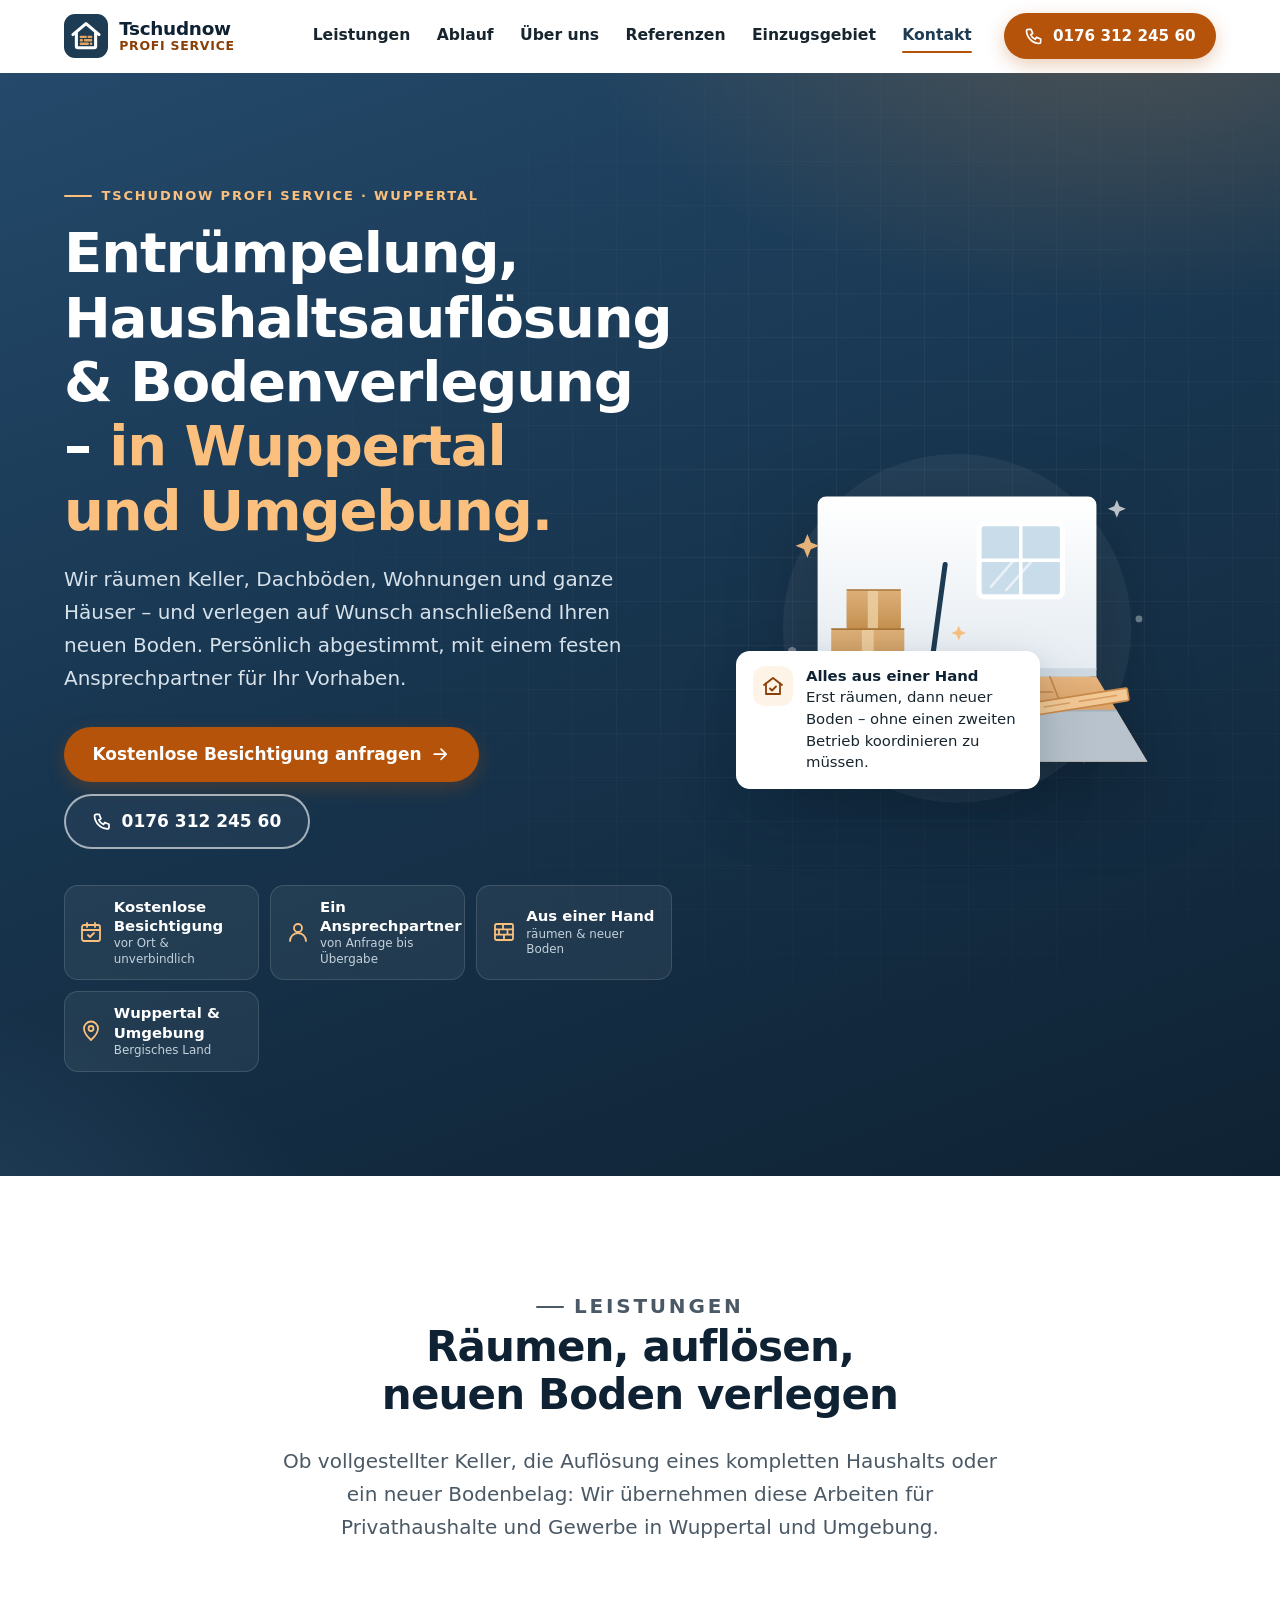
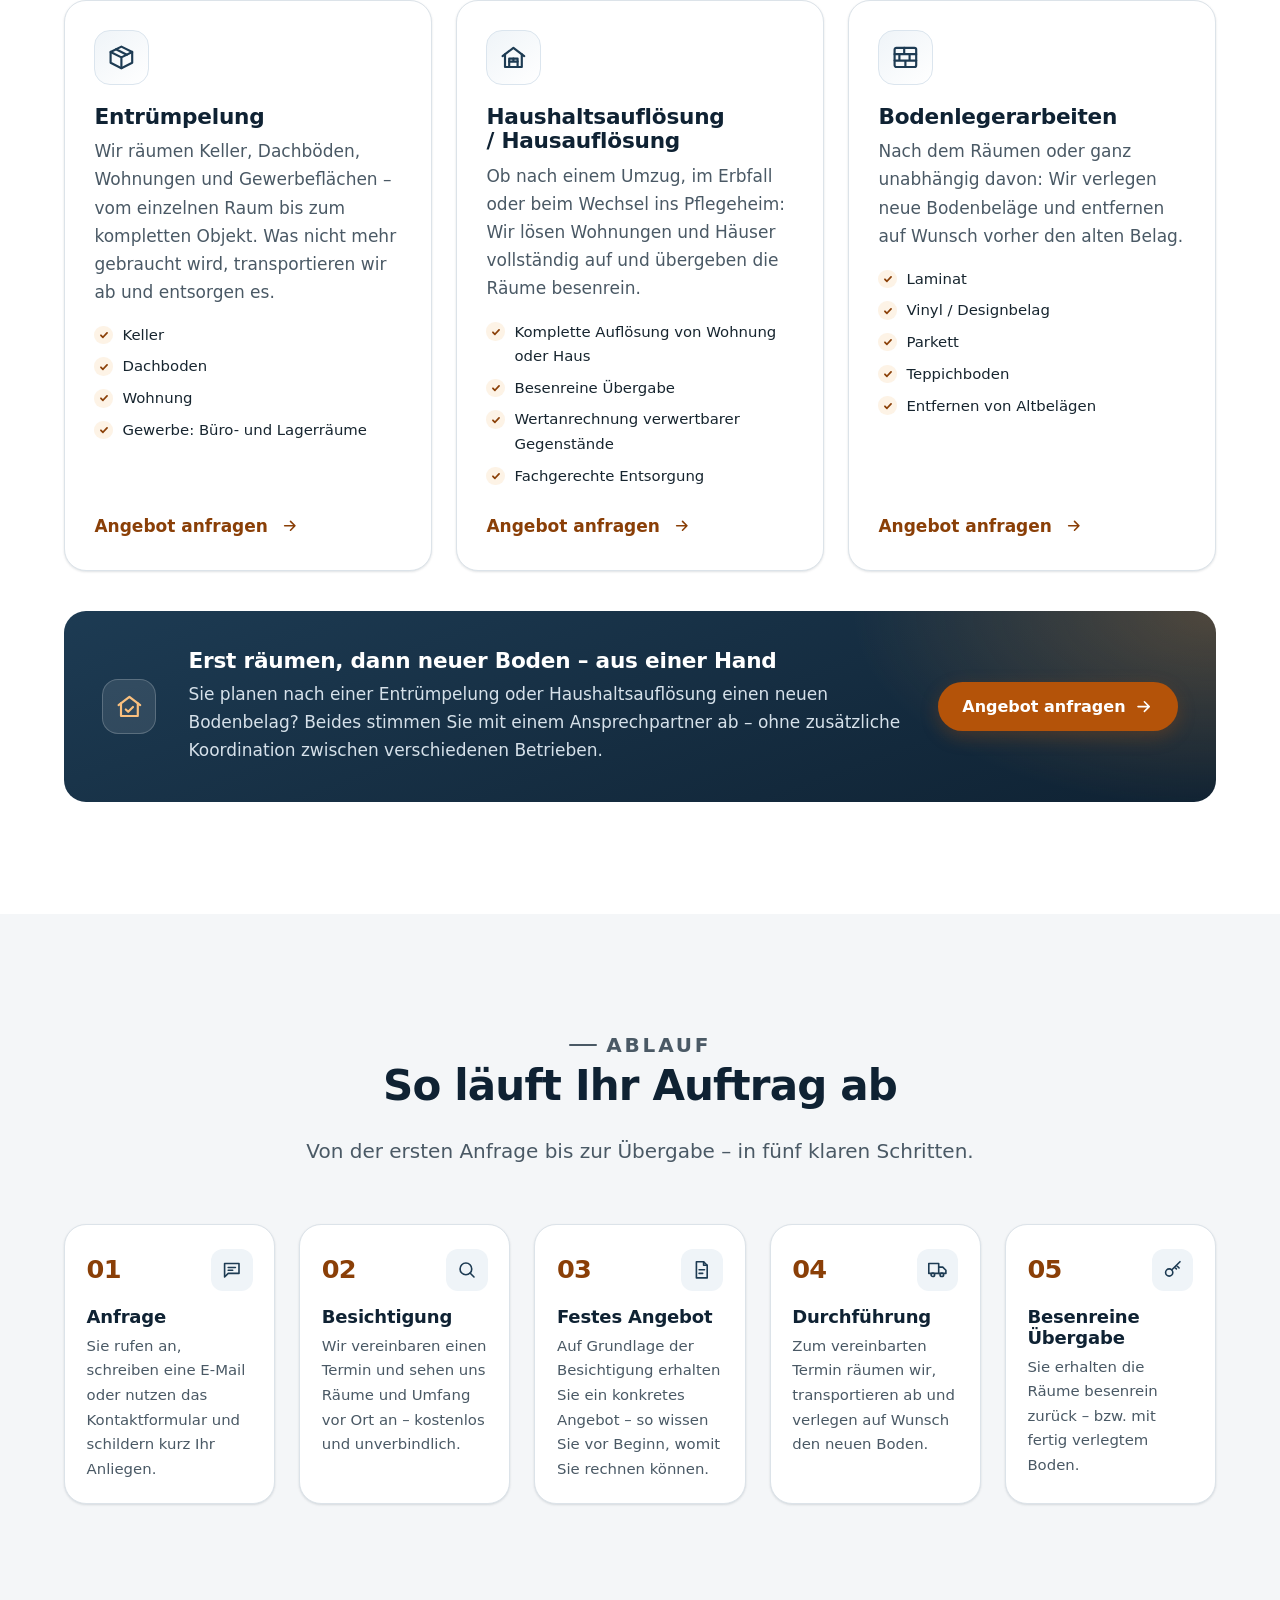
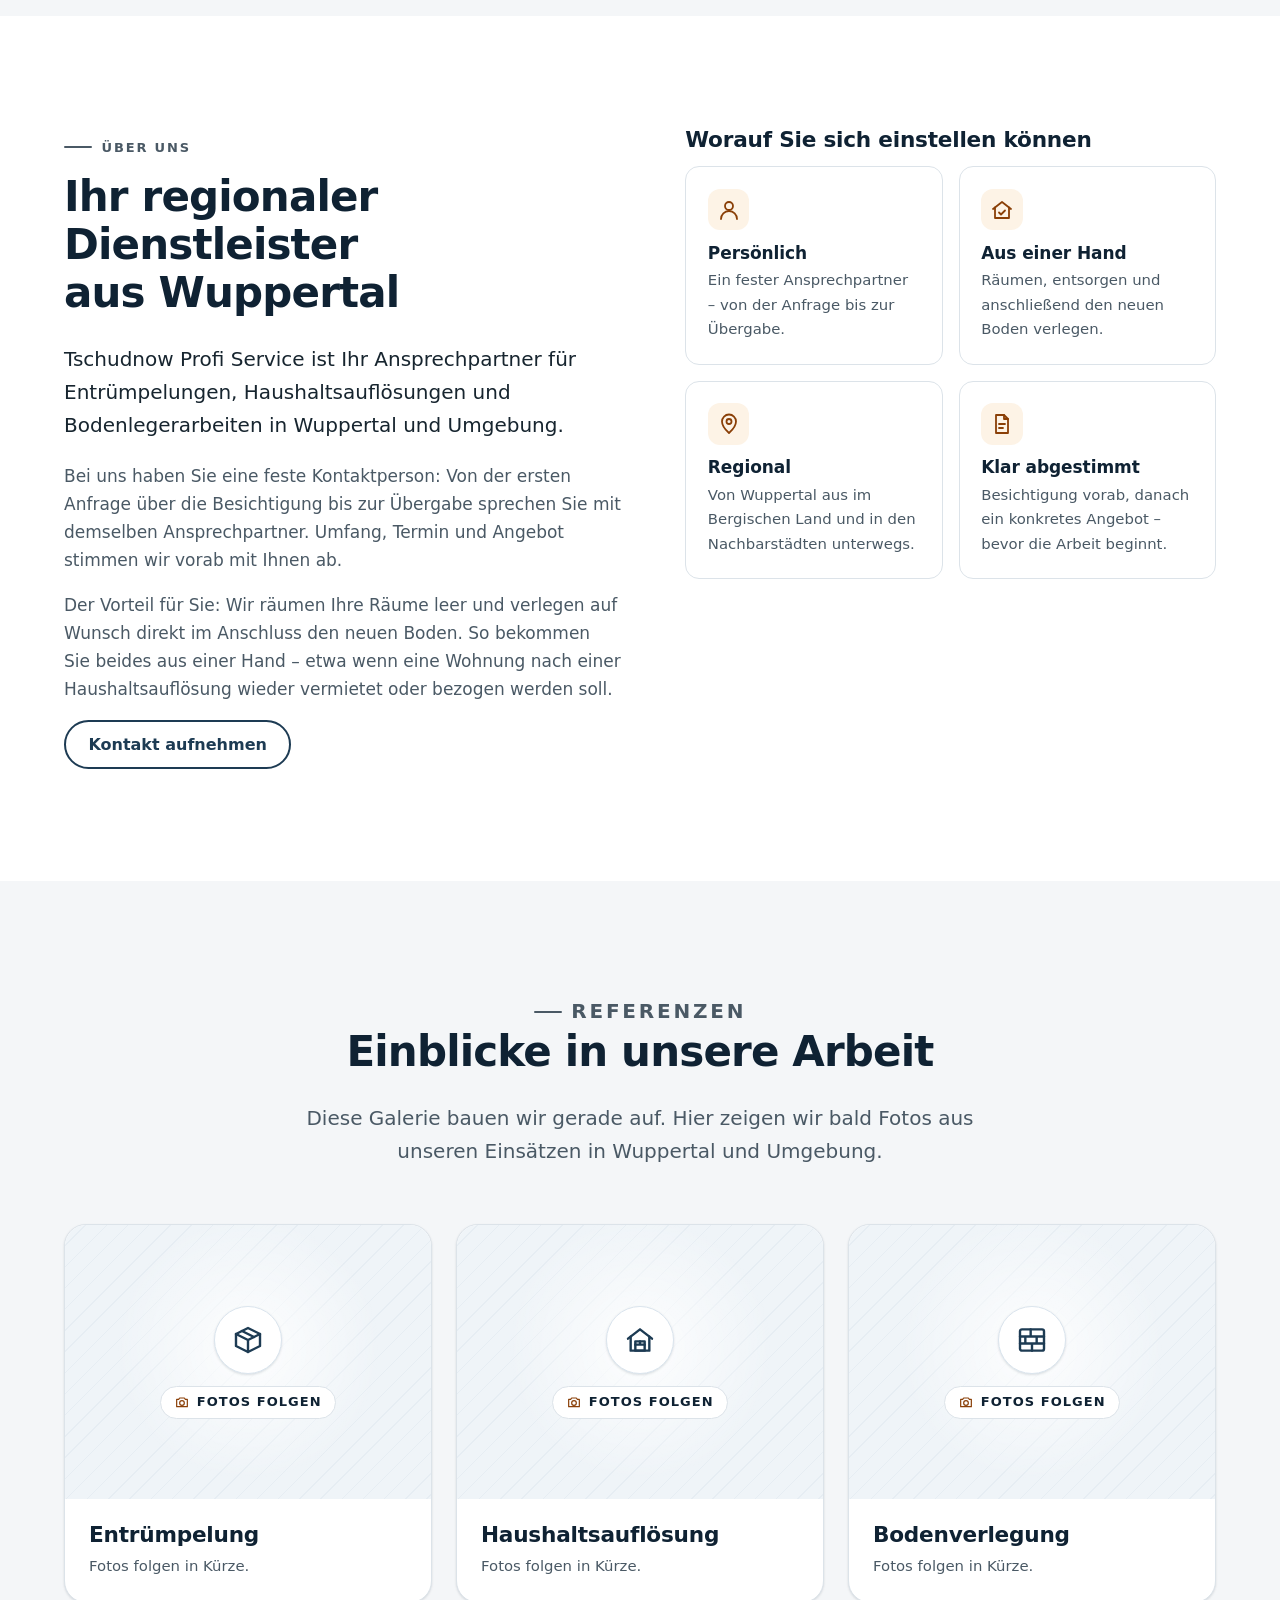
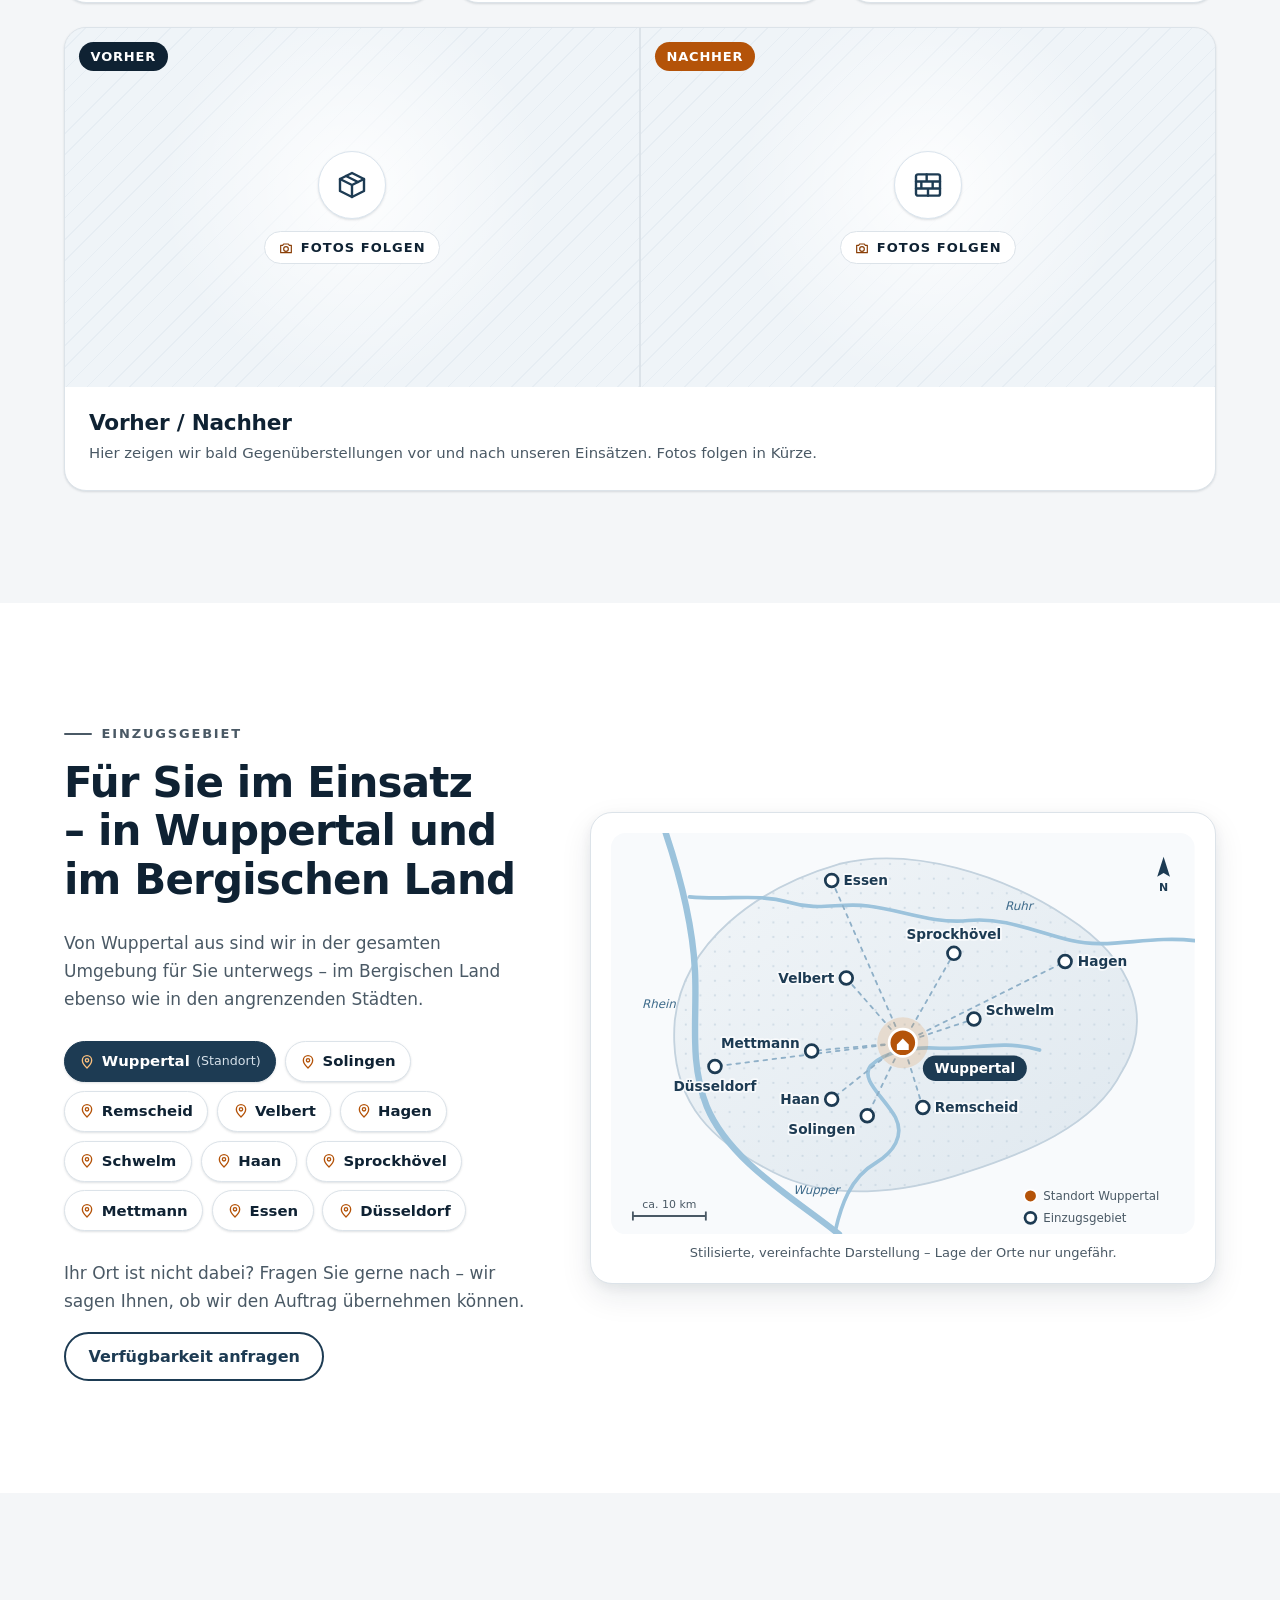
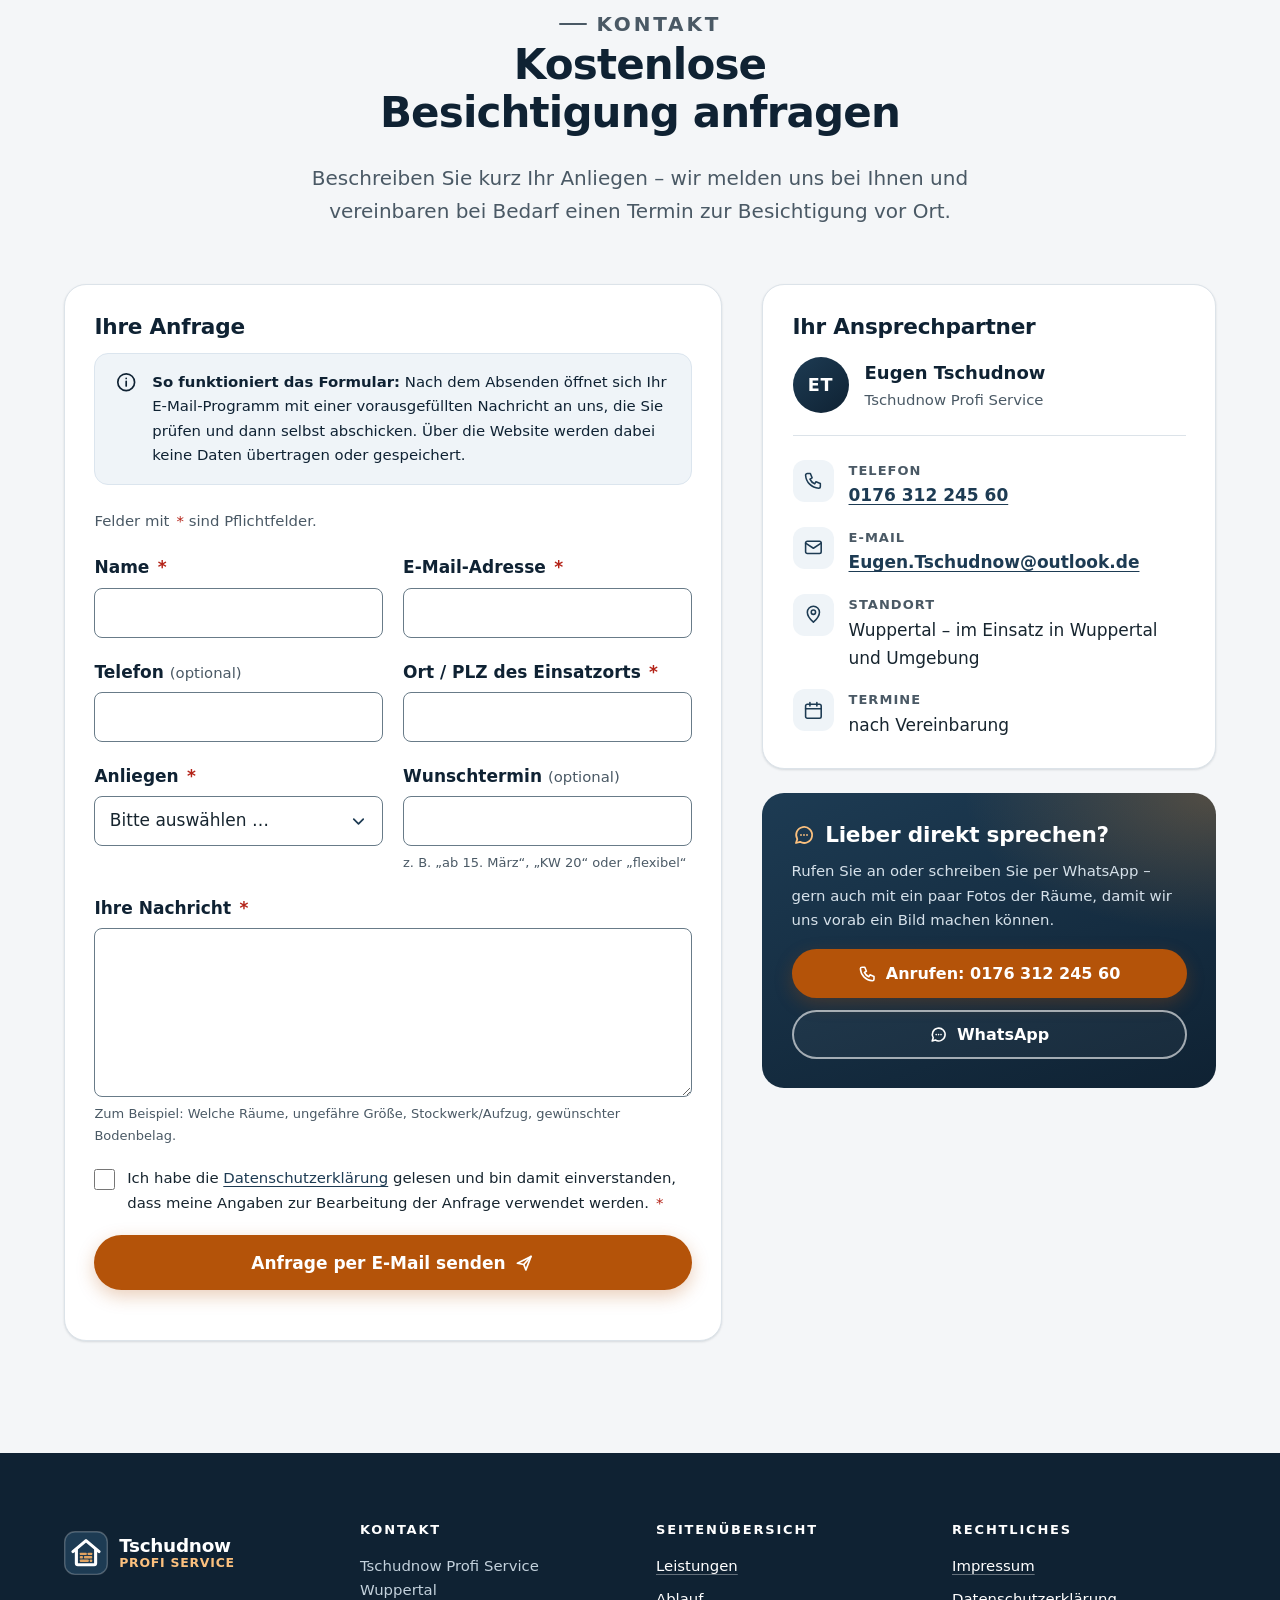
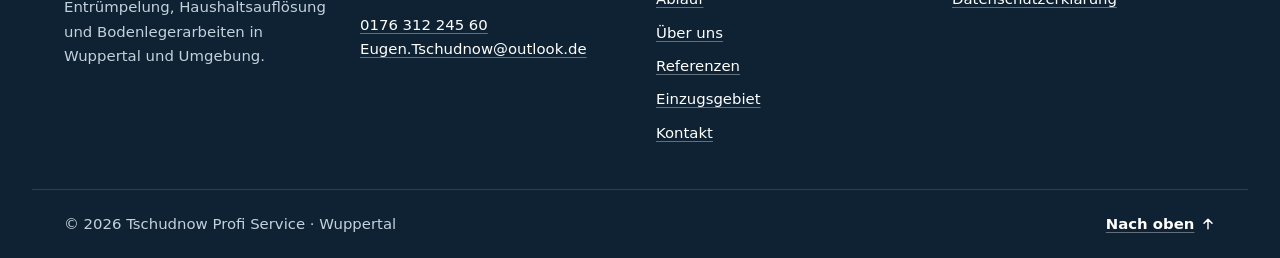
==== commit b25a9dcd: "Umbau für Tschudnow Profi Service: Entrümpelung, Haushaltsauflösung und Bodenlegerarbeiten in Wupper" ====
--- a/index.html
+++ b/index.html
@@ -3,13 +3,13 @@
 <head>
   <meta charset="utf-8">
   <meta name="viewport" content="width=device-width, initial-scale=1">
-  <title>Musterbau Haustechnik GmbH – SHK-Meisterbetrieb in Dortmund (Demo)</title>
-  <meta name="description" content="Demo-Website eines fiktiven SHK-Meisterbetriebs aus Dortmund: Heizung, Wärmepumpen, Sanitär, Badsanierung, Klima und 24h-Notdienst im Ruhrgebiet. Alle Angaben sind Platzhalter.">
-  <meta name="theme-color" content="#0e4a5a">
+  <title>Entrümpelung, Haushaltsauflösung &amp; Bodenleger in Wuppertal | Tschudnow Profi Service</title>
+  <meta name="description" content="Tschudnow Profi Service aus Wuppertal: Entrümpelung von Keller, Dachboden, Wohnung und Gewerbe, Haushaltsauflösungen mit besenreiner Übergabe sowie Bodenlegerarbeiten (Laminat, Vinyl, Parkett, Teppich) in Wuppertal und Umgebung.">
+  <meta name="theme-color" content="#1d3b53">
   <meta name="color-scheme" content="light">
 
-  <!-- Canonical-URL: nach dem Livegang mit der echten Domain aktivieren -->
-  <!-- <link rel="canonical" href="https://www.example.com/"> -->
+  <!-- Canonical-URL: bei Umzug auf eine eigene Domain hier (und bei og:url) anpassen -->
+  <link rel="canonical" href="https://andreichirila.github.io/handwerker-nrw-website/">
 
   <link rel="icon" href="assets/img/favicon.svg" type="image/svg+xml">
   <link rel="stylesheet" href="assets/css/style.css">
@@ -17,117 +17,111 @@
   <!-- Open Graph / Social Media -->
   <meta property="og:type" content="website">
   <meta property="og:locale" content="de_DE">
-  <meta property="og:site_name" content="Musterbau Haustechnik GmbH (Demo)">
-  <meta property="og:title" content="Musterbau Haustechnik GmbH – Ihr SHK-Meisterbetrieb in Dortmund">
-  <meta property="og:description" content="Heizung, Wärmepumpe, Sanitär, Badsanierung, Klima und 24h-Notdienst im Ruhrgebiet. Demo-Website eines fiktiven Betriebs.">
-  <!-- Nach dem Livegang mit absoluten URLs aktivieren (og:image idealerweise als 1200×630 px PNG/JPG): -->
-  <!-- <meta property="og:url" content="https://www.example.com/"> -->
-  <!-- <meta property="og:image" content="https://www.example.com/assets/img/og-image.png"> -->
+  <meta property="og:site_name" content="Tschudnow Profi Service">
+  <meta property="og:url" content="https://andreichirila.github.io/handwerker-nrw-website/">
+  <meta property="og:title" content="Entrümpelung, Haushaltsauflösung &amp; Bodenleger in Wuppertal | Tschudnow Profi Service">
+  <meta property="og:description" content="Entrümpelung, Haushaltsauflösung und Bodenlegerarbeiten in Wuppertal und Umgebung – alles aus einer Hand. Kostenlose Besichtigung anfragen.">
+  <!-- Optional: Vorschaubild (1200×630 px, JPG/PNG) unter assets/img/og-image.jpg ablegen und aktivieren: -->
+  <!-- <meta property="og:image" content="https://andreichirila.github.io/handwerker-nrw-website/assets/img/og-image.jpg"> -->
   <meta name="twitter:card" content="summary">
-  <meta name="twitter:title" content="Musterbau Haustechnik GmbH – Ihr SHK-Meisterbetrieb in Dortmund">
-  <meta name="twitter:description" content="Heizung, Wärmepumpe, Sanitär, Badsanierung, Klima und 24h-Notdienst im Ruhrgebiet. Demo-Website eines fiktiven Betriebs.">
+  <meta name="twitter:title" content="Entrümpelung, Haushaltsauflösung &amp; Bodenleger in Wuppertal | Tschudnow Profi Service">
+  <meta name="twitter:description" content="Entrümpelung, Haushaltsauflösung und Bodenlegerarbeiten in Wuppertal und Umgebung – alles aus einer Hand.">
 
   <script>document.documentElement.classList.add('js');</script>
   <script src="assets/js/main.js" defer></script>
 
-  <!-- Strukturierte Daten (Platzhalter – vor dem Livegang anpassen) -->
+  <!-- Strukturierte Daten: nur gesicherte Angaben (keine Straßenadresse, keine Öffnungszeiten, keine Bewertungen) -->
   <script type="application/ld+json">
   {
     "@context": "https://schema.org",
-    "@type": ["Plumber", "HVACBusiness"],
-    "@id": "https://www.example.com/#betrieb",
-    "name": "Musterbau Haustechnik GmbH",
-    "description": "Fiktiver Demo-Betrieb: Meisterbetrieb für Sanitär, Heizung und Klima (SHK), Badsanierung und Wärmepumpen in Dortmund und Umgebung. Alle Angaben sind Platzhalter.",
-    "url": "https://www.example.com/",
-    "logo": "https://www.example.com/assets/img/favicon.svg",
-    "image": "https://www.example.com/assets/img/favicon.svg",
-    "telephone": "+49 231 00000000",
-    "email": "info@example.com",
-    "foundingDate": "1987",
-    "priceRange": "€€",
-    "currenciesAccepted": "EUR",
-    "paymentAccepted": "Überweisung, EC-Karte",
+    "@type": "HomeAndConstructionBusiness",
+    "@id": "https://andreichirila.github.io/handwerker-nrw-website/#betrieb",
+    "name": "Tschudnow Profi Service",
+    "description": "Entrümpelung, Haushaltsauflösung und Bodenlegerarbeiten in Wuppertal und Umgebung.",
+    "url": "https://andreichirila.github.io/handwerker-nrw-website/",
+    "logo": "https://andreichirila.github.io/handwerker-nrw-website/assets/img/favicon.svg",
+    "telephone": "+49 176 31224560",
+    "email": "Eugen.Tschudnow@outlook.de",
     "address": {
       "@type": "PostalAddress",
-      "streetAddress": "Musterstraße 12",
-      "postalCode": "44135",
-      "addressLocality": "Dortmund",
-      "addressRegion": "Nordrhein-Westfalen",
+      "addressLocality": "Wuppertal",
+      "addressRegion": "NRW",
       "addressCountry": "DE"
     },
-    "geo": {
-      "@type": "GeoCoordinates",
-      "latitude": 51.5136,
-      "longitude": 7.4653
-    },
-    "openingHoursSpecification": [
+    "areaServed": [
+      { "@type": "City", "name": "Wuppertal" },
+      { "@type": "City", "name": "Solingen" },
+      { "@type": "City", "name": "Remscheid" },
+      { "@type": "City", "name": "Velbert" },
+      { "@type": "City", "name": "Hagen" },
+      { "@type": "City", "name": "Schwelm" },
+      { "@type": "City", "name": "Haan" },
+      { "@type": "City", "name": "Sprockhövel" },
+      { "@type": "City", "name": "Mettmann" },
+      { "@type": "City", "name": "Essen" },
+      { "@type": "City", "name": "Düsseldorf" }
+    ],
+    "knowsAbout": [
+      "Entrümpelung",
+      "Haushaltsauflösung",
+      "Hausauflösung",
+      "Bodenlegerarbeiten",
+      "Laminat",
+      "Vinyl- und Designbelag",
+      "Parkett",
+      "Teppichboden"
+    ],
+    "makesOffer": [
       {
-        "@type": "OpeningHoursSpecification",
-        "dayOfWeek": ["Monday", "Tuesday", "Wednesday", "Thursday"],
-        "opens": "07:30",
-        "closes": "17:00"
+        "@type": "Offer",
+        "itemOffered": {
+          "@type": "Service",
+          "name": "Entrümpelung",
+          "description": "Entrümpelung von Kellern, Dachböden, Wohnungen und Gewerbeflächen (Büro, Lager)."
+        }
       },
       {
-        "@type": "OpeningHoursSpecification",
-        "dayOfWeek": "Friday",
-        "opens": "07:30",
-        "closes": "14:00"
+        "@type": "Offer",
+        "itemOffered": {
+          "@type": "Service",
+          "name": "Haushaltsauflösung / Hausauflösung",
+          "description": "Komplette Auflösung von Haushalten mit besenreiner Übergabe, Wertanrechnung verwertbarer Gegenstände und fachgerechter Entsorgung."
+        }
+      },
+      {
+        "@type": "Offer",
+        "itemOffered": {
+          "@type": "Service",
+          "name": "Bodenlegerarbeiten",
+          "description": "Verlegung von Laminat, Vinyl/Designbelag, Parkett und Teppich sowie Entfernen von Altbelägen."
+        }
       }
-    ],
-    "areaServed": [
-      { "@type": "City", "name": "Dortmund" },
-      { "@type": "City", "name": "Bochum" },
-      { "@type": "City", "name": "Essen" },
-      { "@type": "City", "name": "Hagen" },
-      { "@type": "City", "name": "Unna" },
-      { "@type": "City", "name": "Witten" },
-      { "@type": "City", "name": "Schwerte" },
-      { "@type": "City", "name": "Lünen" },
-      { "@type": "City", "name": "Castrop-Rauxel" },
-      { "@type": "State", "name": "Nordrhein-Westfalen" }
-    ],
-    "founder": {
-      "@type": "Person",
-      "name": "Max Mustermann",
-      "jobTitle": "Installateur- und Heizungsbauermeister"
-    },
-    "hasOfferCatalog": {
-      "@type": "OfferCatalog",
-      "name": "Leistungen",
-      "itemListElement": [
-        { "@type": "Offer", "itemOffered": { "@type": "Service", "name": "Heizung und Wärmepumpe" } },
-        { "@type": "Offer", "itemOffered": { "@type": "Service", "name": "Sanitärinstallation" } },
-        { "@type": "Offer", "itemOffered": { "@type": "Service", "name": "Badsanierung" } },
-        { "@type": "Offer", "itemOffered": { "@type": "Service", "name": "Klima- und Lüftungstechnik" } },
-        { "@type": "Offer", "itemOffered": { "@type": "Service", "name": "Wartung und Service" } },
-        { "@type": "Offer", "itemOffered": { "@type": "Service", "name": "24h-Notdienst" } }
-      ]
-    }
+    ]
   }
   </script>
 </head>
 <body>
   <a class="skip-link" href="#inhalt">Zum Inhalt springen</a>
 
-  <div class="demo-banner">
-    <p class="container">
-      <svg class="icon" viewBox="0 0 24 24" aria-hidden="true"><circle cx="12" cy="12" r="9"/><path d="M12 11v5M12 8h.01"/></svg>
-      <span><strong>Demo-Website:</strong> Die Musterbau Haustechnik GmbH ist ein fiktiver Betrieb. Alle Namen, Adressen und Zahlen sind Platzhalter.</span>
-    </p>
-  </div>
-
   <header class="site-header">
     <div class="container header-inner">
-      <a class="brand" href="#start" aria-label="Musterbau Haustechnik GmbH – zum Seitenanfang">
+      <a class="brand" href="#start" aria-label="Tschudnow Profi Service – zum Seitenanfang">
         <svg class="brand__logo" viewBox="0 0 64 64" aria-hidden="true">
-          <rect width="64" height="64" rx="16" fill="#0e4a5a"/>
-          <path d="M14 31 L32 16 L50 31" fill="none" stroke="#fff" stroke-width="4.5" stroke-linecap="round" stroke-linejoin="round"/>
-          <path d="M19 28 V48 a2 2 0 0 0 2 2 H43 a2 2 0 0 0 2 -2 V28" fill="none" stroke="#fff" stroke-width="4.5" stroke-linecap="round" stroke-linejoin="round"/>
-          <path d="M32 27 C29 31.5 26 35 26 39 a6 6 0 0 0 12 0 C38 35 35 31.5 32 27 Z" fill="#e08a4f"/>
+          <rect width="64" height="64" rx="16" fill="#1d3b53"/>
+          <path d="M13 30 L32 14 L51 30" fill="none" stroke="#fff" stroke-width="4.5" stroke-linecap="round" stroke-linejoin="round"/>
+          <path d="M18 27 V47 a2 2 0 0 0 2 2 H44 a2 2 0 0 0 2 -2 V27" fill="none" stroke="#fff" stroke-width="4.5" stroke-linecap="round" stroke-linejoin="round"/>
+          <g fill="#e0a361">
+            <rect x="23" y="31.5" width="10" height="3.5" rx="1"/>
+            <rect x="34.5" y="31.5" width="6.5" height="3.5" rx="1"/>
+            <rect x="23" y="36.5" width="4.5" height="3.5" rx="1"/>
+            <rect x="29" y="36.5" width="12" height="3.5" rx="1"/>
+            <rect x="23" y="41.5" width="13" height="3.5" rx="1"/>
+            <rect x="37.5" y="41.5" width="3.5" height="3.5" rx="1"/>
+          </g>
         </svg>
         <span class="brand__text">
-          <span class="brand__name">Musterbau</span>
-          <span class="brand__claim">Haustechnik GmbH</span>
+          <span class="brand__name">Tschudnow</span>
+          <span class="brand__claim">Profi Service</span>
         </span>
       </a>
 
@@ -140,8 +134,8 @@
           </span>
         </button>
         <ul class="nav-list" id="hauptmenue">
-          <li><a class="nav-link" href="#start">Start</a></li>
           <li><a class="nav-link" href="#leistungen">Leistungen</a></li>
+          <li><a class="nav-link" href="#ablauf">Ablauf</a></li>
           <li><a class="nav-link" href="#ueber-uns">Über uns</a></li>
           <li><a class="nav-link" href="#referenzen">Referenzen</a></li>
           <li><a class="nav-link" href="#einzugsgebiet">Einzugsgebiet</a></li>
@@ -149,10 +143,10 @@
         </ul>
       </nav>
 
-      <a class="btn btn--primary header-call" href="tel:+4923100000000">
+      <a class="btn btn--primary header-call" href="tel:+4917631224560">
         <svg class="icon" viewBox="0 0 24 24" aria-hidden="true"><path d="M5 4h3.5l2 5-2.5 1.5a11 11 0 0 0 5.5 5.5l1.5-2.5 5 2V19a2 2 0 0 1-2 2A16 16 0 0 1 3 6a2 2 0 0 1 2-2z"/></svg>
         <span class="header-call__short">Anrufen</span>
-        <span class="header-call__long">0231 000 000 00</span>
+        <span class="header-call__long">0176 312 245 60</span>
       </a>
     </div>
   </header>
@@ -160,40 +154,43 @@
   <main id="inhalt" tabindex="-1">
 
     <!-- ================================================================ START -->
+    <!-- Optionales Hero-Foto: Datei images/hero.jpg ablegen und unten class="hero on-dark"
+         zu class="hero hero--image on-dark" ändern. Dann wird das Foto (mit dunkler
+         Überlagerung für gut lesbaren Text) statt der Illustration angezeigt. -->
     <section id="start" class="hero on-dark" aria-labelledby="start-titel">
       <div class="container hero__grid">
         <div class="hero__content">
-          <p class="eyebrow">SHK-Meisterbetrieb aus Dortmund</p>
-          <h1 id="start-titel">Wärme, Wasser &amp; Wohlfühlklima – <span class="text-accent">zuverlässig vom Meister.</span></h1>
-          <p class="hero__lead">Wir planen, installieren und warten Heizungen, Wärmepumpen und Bäder im Ruhrgebiet – sauber, termintreu und mit transparentem Festpreisangebot. Und wenn es mal tropft: Unser Notdienst ist rund um die Uhr für Sie da.</p>
+          <p class="eyebrow">Tschudnow Profi Service · Wuppertal</p>
+          <h1 id="start-titel">Entrümpelung, Haushaltsauflösung &amp; Bodenverlegung – <span class="text-accent">in Wuppertal und Umgebung.</span></h1>
+          <p class="hero__lead">Wir räumen Keller, Dachböden, Wohnungen und ganze Häuser – und verlegen auf Wunsch anschließend Ihren neuen Boden. Persönlich abgestimmt, mit einem festen Ansprechpartner für Ihr Vorhaben.</p>
 
           <div class="hero__actions">
             <a class="btn btn--primary btn--lg" href="#kontakt">
-              Kostenloses Angebot anfordern
+              Kostenlose Besichtigung anfragen
               <svg class="icon" viewBox="0 0 24 24" aria-hidden="true"><path d="M5 12h14M13 6l6 6-6 6"/></svg>
             </a>
-            <a class="btn btn--outline-light btn--lg" href="tel:+4923100000000">
+            <a class="btn btn--outline-light btn--lg" href="tel:+4917631224560">
               <svg class="icon" viewBox="0 0 24 24" aria-hidden="true"><path d="M5 4h3.5l2 5-2.5 1.5a11 11 0 0 0 5.5 5.5l1.5-2.5 5 2V19a2 2 0 0 1-2 2A16 16 0 0 1 3 6a2 2 0 0 1 2-2z"/></svg>
-              0231 000 000 00
+              <span><span class="visually-hidden">Anrufen: </span>0176 312 245 60</span>
             </a>
           </div>
 
-          <ul class="trust-list" aria-label="Darauf können Sie sich verlassen">
+          <ul class="trust-list" aria-label="Das erwartet Sie">
             <li class="trust-item">
-              <svg class="icon" viewBox="0 0 24 24" aria-hidden="true"><path d="M12 3l7 3v5c0 4.5-3 8.3-7 10-4-1.7-7-5.5-7-10V6z"/><path d="M9 12l2 2 4-4"/></svg>
-              <span>Meisterbetrieb <small>Handwerkskammer Dortmund</small></span>
+              <svg class="icon" viewBox="0 0 24 24" aria-hidden="true"><rect x="3" y="5" width="18" height="16" rx="2"/><path d="M3 10h18M8 3v4M16 3v4"/><path d="M9 15l2 2 4-4"/></svg>
+              <span>Kostenlose Besichtigung <small>vor Ort &amp; unverbindlich</small></span>
             </li>
             <li class="trust-item">
-              <svg class="icon" viewBox="0 0 24 24" aria-hidden="true"><circle cx="12" cy="12" r="9"/><path d="M12 7v5l3 2"/></svg>
-              <span>24h-Notdienst <small>365 Tage im Jahr</small></span>
+              <svg class="icon" viewBox="0 0 24 24" aria-hidden="true"><circle cx="12" cy="8" r="4"/><path d="M4 21a8 8 0 0 1 16 0"/></svg>
+              <span>Ein Ansprechpartner <small>von Anfrage bis Übergabe</small></span>
             </li>
             <li class="trust-item">
-              <svg class="icon" viewBox="0 0 24 24" aria-hidden="true"><circle cx="12" cy="9" r="6"/><path d="M8.5 14 7 21l5-3 5 3-1.5-7"/></svg>
-              <span>Seit 1987 <small>Familienbetrieb <span class="badge-ph">Platzhalter</span></small></span>
+              <svg class="icon" viewBox="0 0 24 24" aria-hidden="true"><rect x="3" y="4" width="18" height="16" rx="1.5"/><path d="M3 9.33h18M3 14.67h18M11 4v5.33M7 9.33v5.34M15.5 9.33v5.34M12 14.67V20"/></svg>
+              <span>Aus einer Hand <small>räumen &amp; neuer Boden</small></span>
             </li>
             <li class="trust-item">
-              <svg class="icon" viewBox="0 0 24 24" aria-hidden="true"><path d="M3 11l9-7 9 7"/><path d="M5 10v10h14V10"/><path d="M9.5 15l2 2 3.5-4"/></svg>
-              <span>Vor-Ort-Beratung <small>kostenlos &amp; unverbindlich</small></span>
+              <svg class="icon" viewBox="0 0 24 24" aria-hidden="true"><path d="M12 21s-7-6.2-7-11.5a7 7 0 0 1 14 0C19 14.8 12 21 12 21z"/><circle cx="12" cy="9.5" r="2.5"/></svg>
+              <span>Wuppertal &amp; Umgebung <small>Bergisches Land</small></span>
             </li>
           </ul>
         </div>
@@ -201,86 +198,65 @@
         <div class="hero__visual">
           <svg class="hero__illustration" viewBox="0 0 520 440" aria-hidden="true">
             <defs>
-              <linearGradient id="heroRoof" x1="0" y1="0" x2="0" y2="1">
-                <stop offset="0" stop-color="#eda274"/>
-                <stop offset="1" stop-color="#c8692c"/>
-              </linearGradient>
               <linearGradient id="heroWall" x1="0" y1="0" x2="0" y2="1">
                 <stop offset="0" stop-color="#ffffff"/>
-                <stop offset="1" stop-color="#e3eef1"/>
+                <stop offset="1" stop-color="#e4ebf1"/>
               </linearGradient>
-              <linearGradient id="heroPump" x1="0" y1="0" x2="0" y2="1">
-                <stop offset="0" stop-color="#ffffff"/>
-                <stop offset="1" stop-color="#dfeaed"/>
+              <linearGradient id="heroFloor" x1="0" y1="0" x2="0" y2="1">
+                <stop offset="0" stop-color="#e6b47e"/>
+                <stop offset="1" stop-color="#c98a4b"/>
+              </linearGradient>
+              <linearGradient id="heroBox" x1="0" y1="0" x2="0" y2="1">
+                <stop offset="0" stop-color="#ddb07a"/>
+                <stop offset="1" stop-color="#c4904f"/>
               </linearGradient>
             </defs>
             <circle cx="260" cy="225" r="205" fill="#ffffff" opacity=".05"/>
             <circle cx="260" cy="225" r="150" fill="#ffffff" opacity=".05"/>
-            <!-- Boden -->
-            <rect x="30" y="368" width="460" height="10" rx="5" fill="#ffffff" opacity=".18"/>
-            <!-- Schornstein -->
-            <rect x="296" y="86" width="28" height="64" rx="3" fill="#0a3a47"/>
-            <rect x="292" y="80" width="36" height="10" rx="3" fill="#0a3a47"/>
-            <!-- Haus -->
-            <rect x="112" y="172" width="246" height="198" fill="url(#heroWall)"/>
-            <path d="M84 186 L235 64 L386 186 Z" fill="url(#heroRoof)" stroke="url(#heroRoof)" stroke-width="8" stroke-linejoin="round"/>
-            <circle cx="235" cy="136" r="19" fill="#bcd6dc" stroke="#ffffff" stroke-width="5"/>
-            <path d="M235 118 V154 M217 136 H253" stroke="#ffffff" stroke-width="3"/>
-            <!-- Trennwand -->
-            <rect x="233" y="190" width="4" height="180" fill="#d1e0e4"/>
-            <!-- Bad: Dusche & Wanne -->
-            <path d="M150 314 V222 H182" fill="none" stroke="#7fa7b2" stroke-width="5" stroke-linecap="round" stroke-linejoin="round"/>
-            <rect x="172" y="216" width="30" height="10" rx="5" fill="#4f8796"/>
-            <g fill="#58b4cc">
-              <path d="M180 238 c0 4-5 4-5 0 0-3 2.5-6 2.5-6s2.5 3 2.5 6z"/>
-              <path d="M194 252 c0 4-5 4-5 0 0-3 2.5-6 2.5-6s2.5 3 2.5 6z"/>
-              <path d="M184 270 c0 4-5 4-5 0 0-3 2.5-6 2.5-6s2.5 3 2.5 6z"/>
-              <path d="M196 286 c0 4-5 4-5 0 0-3 2.5-6 2.5-6s2.5 3 2.5 6z"/>
-            </g>
-            <rect x="126" y="308" width="98" height="10" rx="5" fill="#0e4a5a"/>
-            <path d="M132 316 H218 V328 a22 22 0 0 1 -22 22 H154 a22 22 0 0 1 -22 -22 Z" fill="#0e4a5a"/>
-            <path d="M146 350 l-4 14 M204 350 l4 14" stroke="#0e4a5a" stroke-width="5" stroke-linecap="round"/>
-            <!-- Heizkörper mit Wärmewellen -->
-            <rect x="262" y="276" width="76" height="58" rx="7" fill="#0e4a5a"/>
-            <g stroke="#2f7385" stroke-width="3" stroke-linecap="round">
-              <path d="M276 286 V324 M290 286 V324 M304 286 V324 M318 286 V324"/>
-            </g>
-            <rect x="268" y="334" width="6" height="22" rx="3" fill="#0e4a5a"/>
-            <rect x="326" y="334" width="6" height="22" rx="3" fill="#0e4a5a"/>
-            <g fill="none" stroke="#e08a4f" stroke-width="4" stroke-linecap="round">
-              <path d="M282 262 q7-8 0-16 q-7-8 0-16"/>
-              <path d="M300 262 q7-8 0-16 q-7-8 0-16"/>
-              <path d="M318 262 q7-8 0-16 q-7-8 0-16"/>
-            </g>
-            <!-- Leitung zur Wärmepumpe -->
-            <path d="M338 300 H358 M358 322 H398 M358 300 H398" stroke="#d1e0e4" stroke-width="7" stroke-linecap="round"/>
-            <!-- Wärmepumpe -->
-            <rect x="392" y="286" width="102" height="82" rx="12" fill="url(#heroPump)"/>
-            <circle cx="428" cy="327" r="27" fill="#0e4a5a"/>
-            <g stroke="#7fb3c0" stroke-width="5" stroke-linecap="round">
-              <path d="M428 327 L428 307 M428 327 L445 337 M428 327 L411 337"/>
-            </g>
-            <circle cx="428" cy="327" r="6" fill="#e08a4f"/>
-            <g stroke="#9fb9c0" stroke-width="4" stroke-linecap="round">
-              <path d="M466 304 H482 M466 314 H482 M466 324 H482 M466 334 H482 M466 344 H482"/>
-            </g>
-            <rect x="404" y="368" width="14" height="6" rx="2" fill="#0a3a47"/>
-            <rect x="468" y="368" width="14" height="6" rx="2" fill="#0a3a47"/>
-            <!-- Blatt-Symbol (Effizienz) -->
-            <circle cx="446" cy="120" r="34" fill="#ffffff" opacity=".1"/>
-            <circle cx="446" cy="120" r="24" fill="#2f8a62"/>
-            <path d="M436 131 c0-14 8-22 21-23 -1 13-8 21-21 23z M436 131 c4-5 8-9 14-12" fill="#ffffff" stroke="#ffffff" stroke-width="1.5" stroke-linecap="round"/>
-            <!-- Funkeln -->
-            <path d="M92 104 l4 10 10 4 -10 4 -4 10 -4-10 -10-4 10-4z" fill="#ffb68a" opacity=".85"/>
-            <circle cx="70" cy="250" r="5" fill="#ffffff" opacity=".35"/>
-            <circle cx="470" cy="210" r="4" fill="#ffffff" opacity=".35"/>
+            <!-- Rückwand mit Fenster -->
+            <rect x="96" y="70" width="328" height="212" rx="10" fill="url(#heroWall)"/>
+            <rect x="286" y="102" width="98" height="86" rx="6" fill="#c9dcea" stroke="#ffffff" stroke-width="6"/>
+            <path d="M335 102 V188 M286 145 H384" stroke="#ffffff" stroke-width="4"/>
+            <path d="M300 176 l26 -30 M318 180 l30 -34" stroke="#ffffff" stroke-width="3" stroke-linecap="round" opacity=".6"/>
+            <rect x="96" y="272" width="328" height="10" fill="#cfd9e2"/>
+            <!-- Boden in Perspektive -->
+            <path d="M96 282 H424 L484 382 H36 Z" fill="url(#heroFloor)"/>
+            <g stroke="#b47a40" stroke-width="2" stroke-linecap="round" opacity=".75">
+              <path d="M150.7 282 L110.7 382 M205.3 282 L185.3 382 M260 282 L260 382 M314.7 282 L334.7 382 M369.3 282 L409.3 382"/>
+              <path d="M98 300 H143 M220 300 H262 M318 300 H372 M160 322 H198 M262 322 H322 M120 348 H170 M196 348 H262 M340 348 H400 M82 366 H118 M262 366 H334"/>
+            </g>
+            <!-- Noch nicht verlegter Bereich (Untergrund) -->
+            <path d="M322.7 322 H448 L484 382 H334.7 Z" fill="#b8c3cd"/>
+            <path d="M322.7 322 H448" stroke="#a3afba" stroke-width="2"/>
+            <!-- Diele wird gerade eingelegt -->
+            <g transform="rotate(-9 404 312)">
+              <rect x="350" y="304" width="112" height="15" rx="2" fill="#f2c995" stroke="#c98a4b" stroke-width="2"/>
+              <path d="M362 311 H392 M404 311 H448" stroke="#d9a066" stroke-width="2" stroke-linecap="round"/>
+            </g>
+            <!-- Umzugskartons -->
+            <rect x="112" y="226" width="86" height="58" rx="3" fill="url(#heroBox)"/>
+            <rect x="148" y="226" width="14" height="58" fill="#efd3a6" opacity=".8"/>
+            <rect x="124" y="252" width="20" height="12" rx="2" fill="#ffffff" opacity=".8"/>
+            <rect x="130" y="180" width="64" height="46" rx="3" fill="url(#heroBox)"/>
+            <rect x="155" y="180" width="12" height="46" fill="#efd3a6" opacity=".8"/>
+            <path d="M112 226 H198 M130 180 H194" stroke="#a87638" stroke-width="2"/>
+            <!-- Besen -->
+            <path d="M246 150 L230 268" stroke="#1d3b53" stroke-width="6" stroke-linecap="round"/>
+            <path d="M216 266 H246 L252 290 H210 Z" fill="#1d3b53"/>
+            <path d="M216 290 l-2 6 M224 290 v7 M232 290 v7 M240 290 v7 M248 290 l2 6" stroke="#1d3b53" stroke-width="3" stroke-linecap="round"/>
+            <!-- Funkeln: sauber übergeben -->
+            <path d="M84 114 l4 10 10 4 -10 4 -4 10 -4 -10 -10 -4 10 -4z" fill="#fbc07e" opacity=".9"/>
+            <path d="M262 222 l2.5 6 6 2.5 -6 2.5 -2.5 6 -2.5 -6 -6 -2.5 6 -2.5z" fill="#fbc07e"/>
+            <path d="M448 74 l3 7.5 7.5 3 -7.5 3 -3 7.5 -3 -7.5 -7.5 -3 7.5 -3z" fill="#ffffff" opacity=".7"/>
+            <circle cx="66" cy="252" r="5" fill="#ffffff" opacity=".35"/>
+            <circle cx="474" cy="214" r="4" fill="#ffffff" opacity=".35"/>
           </svg>
 
           <div class="hero__card">
             <span class="hero__card-icon">
-              <svg class="icon" viewBox="0 0 24 24" aria-hidden="true"><path d="M5 19c0-8 5-14 15-15-1 10-7 15-15 15z"/><path d="M5 19c3-4 6-7 10-9"/></svg>
+              <svg class="icon" viewBox="0 0 24 24" aria-hidden="true"><path d="M3 11 12 4l9 7"/><path d="M5 9.5V20h14V9.5"/><path d="M9 14.5l2 2 4-4"/></svg>
             </span>
-            <p><strong>Förderung für Wärmepumpen</strong> Wir beraten Sie zu aktuellen Förderprogrammen und unterstützen beim Antrag.</p>
+            <p><strong>Alles aus einer Hand</strong> Erst räumen, dann neuer Boden – ohne einen zweiten Betrieb koordinieren zu müssen.</p>
           </div>
         </div>
       </div>
@@ -291,546 +267,424 @@
       <div class="container">
         <div class="section-head">
           <p class="eyebrow">Leistungen</p>
-          <h2 id="leistungen-titel">Alles rund um Heizung, Bad &amp; Haustechnik</h2>
-          <p>Von der ersten Beratung bis zur regelmäßigen Wartung: Bei uns bekommen Sie alles aus einer Hand – fachgerecht ausgeführt von geschulten Monteurinnen und Monteuren.</p>
+          <h2 id="leistungen-titel">Räumen, auflösen, neuen Boden verlegen</h2>
+          <p>Ob vollgestellter Keller, die Auflösung eines kompletten Haushalts oder ein neuer Bodenbelag: Wir übernehmen diese Arbeiten für Privathaushalte und Gewerbe in Wuppertal und Umgebung.</p>
         </div>
 
         <div class="grid-cards">
           <article class="card card--hover service-card">
             <div class="service-icon">
-              <svg class="icon" viewBox="0 0 24 24" aria-hidden="true"><path d="M12 3c.5 3 3 4.5 4.5 7a6 6 0 1 1-10.6 3.6C6 11.5 7.3 10 8.5 9c0 1.8.9 3 2 3.3C10.3 9 11 6 12 3z"/></svg>
-            </div>
-            <h3>Heizung &amp; Wärmepumpe</h3>
-            <p>Moderne Heiztechnik für Bestand und Neubau – von der Luft-Wasser-Wärmepumpe über Hybridlösungen bis zum kompletten Heizungstausch.</p>
+              <svg class="icon" viewBox="0 0 24 24" aria-hidden="true"><path d="M3 7.5 12 3l9 4.5v9L12 21l-9-4.5z"/><path d="M3 7.5 12 12l9-4.5M12 12v9"/><path d="M7.5 5.25 16.5 9.75"/></svg>
+            </div>
+            <h3>Entrümpelung</h3>
+            <p>Wir räumen Keller, Dachböden, Wohnungen und Gewerbeflächen – vom einzelnen Raum bis zum kompletten Objekt. Was nicht mehr gebraucht wird, transportieren wir ab und entsorgen es.</p>
             <ul class="check-list">
-              <li>Wärmepumpen inkl. Förderberatung</li>
-              <li>Heizungstausch &amp; Modernisierung</li>
-              <li>Hydraulischer Abgleich</li>
-              <li>Fußboden- und Flächenheizung</li>
+              <li>Keller</li>
+              <li>Dachboden</li>
+              <li>Wohnung</li>
+              <li>Gewerbe: Büro- und Lagerräume</li>
             </ul>
-            <a class="card-link" href="#kontakt" data-anliegen="heizung">
-              Angebot anfragen<span class="visually-hidden">: Heizung &amp; Wärmepumpe</span>
+            <a class="card-link" href="#kontakt" data-anliegen="entruempelung">
+              Angebot anfragen<span class="visually-hidden">: Entrümpelung</span>
               <svg class="icon" viewBox="0 0 24 24" aria-hidden="true"><path d="M5 12h14M13 6l6 6-6 6"/></svg>
             </a>
           </article>
 
           <article class="card card--hover service-card">
             <div class="service-icon">
-              <svg class="icon" viewBox="0 0 24 24" aria-hidden="true"><path d="M4 6v8"/><path d="M4 8h8a6 6 0 0 1 6 6"/><path d="M4 12h8a2 2 0 0 1 2 2"/><path d="M14 14h4"/><path d="M9 8V5M7 5h4"/><path d="M17.5 19.5c0 .9-.7 1.5-1.5 1.5s-1.5-.6-1.5-1.5S16 17 16 17s1.5 1.6 1.5 2.5z"/></svg>
-            </div>
-            <h3>Sanitärinstallation</h3>
-            <p>Frisches Wasser, sichere Leitungen: Wir installieren und erneuern Trinkwasser- und Abwasserleitungen nach den aktuellen Regeln der Technik.</p>
+              <svg class="icon" viewBox="0 0 24 24" aria-hidden="true"><path d="M3 11 12 4l9 7"/><path d="M5 9.5V20h14V9.5"/><rect x="8.5" y="13" width="7" height="7"/><path d="M8.5 15.5h7M12 13v2.5"/></svg>
+            </div>
+            <h3>Haushaltsauflösung / Hausauflösung</h3>
+            <p>Ob nach einem Umzug, im Erbfall oder beim Wechsel ins Pflegeheim: Wir lösen Wohnungen und Häuser vollständig auf und übergeben die Räume besenrein.</p>
             <ul class="check-list">
-              <li>Trinkwasser- &amp; Abwasserinstallation</li>
-              <li>Leitungstausch &amp; Rohrsanierung</li>
-              <li>Armaturen &amp; Sanitärobjekte</li>
-              <li>Enthärtungs- und Filteranlagen</li>
+              <li>Komplette Auflösung von Wohnung oder Haus</li>
+              <li>Besenreine Übergabe</li>
+              <li>Wertanrechnung verwertbarer Gegenstände</li>
+              <li>Fachgerechte Entsorgung</li>
             </ul>
-            <a class="card-link" href="#kontakt" data-anliegen="sanitaer">
-              Angebot anfragen<span class="visually-hidden">: Sanitärinstallation</span>
+            <a class="card-link" href="#kontakt" data-anliegen="haushaltsaufloesung">
+              Angebot anfragen<span class="visually-hidden">: Haushaltsauflösung</span>
               <svg class="icon" viewBox="0 0 24 24" aria-hidden="true"><path d="M5 12h14M13 6l6 6-6 6"/></svg>
             </a>
           </article>
 
           <article class="card card--hover service-card">
             <div class="service-icon">
-              <svg class="icon" viewBox="0 0 24 24" aria-hidden="true"><path d="M3 12h18v1.5A5.5 5.5 0 0 1 15.5 19h-7A5.5 5.5 0 0 1 3 13.5z"/><path d="M6 12V6.5a2.5 2.5 0 0 1 4.6-1.3"/><path d="M8 19l-1 2M16 19l1 2"/></svg>
-            </div>
-            <h3>Badsanierung</h3>
-            <p>Ihr neues Bad aus einer Hand – modern, barrierearm und termintreu. Wir koordinieren alle Gewerke von Fliesen bis Elektrik.</p>
+              <svg class="icon" viewBox="0 0 24 24" aria-hidden="true"><rect x="3" y="4" width="18" height="16" rx="1.5"/><path d="M3 9.33h18M3 14.67h18M11 4v5.33M7 9.33v5.34M15.5 9.33v5.34M12 14.67V20"/></svg>
+            </div>
+            <h3>Bodenlegerarbeiten</h3>
+            <p>Nach dem Räumen oder ganz unabhängig davon: Wir verlegen neue Bodenbeläge und entfernen auf Wunsch vorher den alten Belag.</p>
             <ul class="check-list">
-              <li>Individuelle Badplanung</li>
-              <li>Bodengleiche Duschen</li>
-              <li>Barrierefreie &amp; altersgerechte Bäder</li>
-              <li>Komplettsanierung zum Festpreis</li>
+              <li>Laminat</li>
+              <li>Vinyl / Designbelag</li>
+              <li>Parkett</li>
+              <li>Teppichboden</li>
+              <li>Entfernen von Altbelägen</li>
             </ul>
-            <a class="card-link" href="#kontakt" data-anliegen="bad">
-              Angebot anfragen<span class="visually-hidden">: Badsanierung</span>
+            <a class="card-link" href="#kontakt" data-anliegen="bodenleger">
+              Angebot anfragen<span class="visually-hidden">: Bodenlegerarbeiten</span>
               <svg class="icon" viewBox="0 0 24 24" aria-hidden="true"><path d="M5 12h14M13 6l6 6-6 6"/></svg>
             </a>
           </article>
-
-          <article class="card card--hover service-card">
-            <div class="service-icon">
-              <svg class="icon" viewBox="0 0 24 24" aria-hidden="true"><path d="M3 8h10a2.5 2.5 0 1 0-2.5-2.5"/><path d="M3 12h15a3 3 0 1 1-3 3"/><path d="M3 16h6"/></svg>
-            </div>
-            <h3>Klima &amp; Lüftung</h3>
-            <p>Angenehmes Raumklima im Sommer wie im Winter: Klimageräte und kontrollierte Wohnraumlüftung mit Wärmerückgewinnung.</p>
-            <ul class="check-list">
-              <li>Split-Klimaanlagen</li>
-              <li>Kontrollierte Wohnraumlüftung</li>
-              <li>Wärmerückgewinnung</li>
-              <li>Filter- und Hygieneservice</li>
-            </ul>
-            <a class="card-link" href="#kontakt" data-anliegen="klima">
-              Angebot anfragen<span class="visually-hidden">: Klima &amp; Lüftung</span>
-              <svg class="icon" viewBox="0 0 24 24" aria-hidden="true"><path d="M5 12h14M13 6l6 6-6 6"/></svg>
-            </a>
-          </article>
-
-          <article class="card card--hover service-card">
-            <div class="service-icon">
-              <svg class="icon" viewBox="0 0 24 24" aria-hidden="true"><path d="M15.5 3.5a4.5 4.5 0 0 0-4.3 5.8L4 16.5a2.1 2.1 0 0 0 3 3l7.2-7.2a4.5 4.5 0 0 0 5.8-4.3l-2.6 2.6-2.8-.6-.6-2.8z"/></svg>
-            </div>
-            <h3>Wartung &amp; Service</h3>
-            <p>Regelmäßige Wartung spart Energie und verlängert die Lebensdauer Ihrer Anlage. Mit unserem Wartungsvertrag denken wir für Sie mit.</p>
-            <ul class="check-list">
-              <li>Heizungs- &amp; Wärmepumpenwartung</li>
-              <li>Trinkwasserhygiene</li>
-              <li>Wartungsverträge mit Terminerinnerung</li>
-              <li>Effizienz-Check Ihrer Anlage</li>
-            </ul>
-            <a class="card-link" href="#kontakt" data-anliegen="wartung">
-              Angebot anfragen<span class="visually-hidden">: Wartung &amp; Service</span>
-              <svg class="icon" viewBox="0 0 24 24" aria-hidden="true"><path d="M5 12h14M13 6l6 6-6 6"/></svg>
-            </a>
-          </article>
-
-          <article class="card card--hover service-card card--highlight on-dark">
-            <div class="service-icon">
-              <svg class="icon" viewBox="0 0 24 24" aria-hidden="true"><path d="M7 18v-6a5 5 0 0 1 10 0v6"/><path d="M5 21h14v-3H5z"/><path d="M12 2v2M4.2 5.2l1.4 1.4M19.8 5.2l-1.4 1.4M2 11h2M20 11h2"/></svg>
-            </div>
-            <h3>24h-Notdienst</h3>
-            <p>Rohrbruch, Heizungsausfall oder verstopfter Abfluss? Unser Notdienst ist an 365 Tagen rund um die Uhr für Sie erreichbar.</p>
-            <ul class="check-list">
-              <li>Rohrbruch &amp; Wasserschaden</li>
-              <li>Heizungsausfall</li>
-              <li>Rohrverstopfung</li>
-              <li>Schnelle Anfahrt im Einsatzgebiet</li>
-            </ul>
-            <a class="card-link" href="tel:+4923100000000">
-              Notdienst anrufen: 0231 000 000 00
-              <svg class="icon" viewBox="0 0 24 24" aria-hidden="true"><path d="M5 12h14M13 6l6 6-6 6"/></svg>
-            </a>
-          </article>
+        </div>
+
+        <div class="combo on-dark">
+          <span class="combo__icon">
+            <svg class="icon" viewBox="0 0 24 24" aria-hidden="true"><path d="M3 11 12 4l9 7"/><path d="M5 9.5V20h14V9.5"/><path d="M9 14.5l2 2 4-4"/></svg>
+          </span>
+          <div>
+            <h3>Erst räumen, dann neuer Boden – aus einer Hand</h3>
+            <p>Sie planen nach einer Entrümpelung oder Haushaltsauflösung einen neuen Bodenbelag? Beides stimmen Sie mit einem Ansprechpartner ab – ohne zusätzliche Koordination zwischen verschiedenen Betrieben.</p>
+          </div>
+          <a class="btn btn--primary" href="#kontakt">
+            Angebot anfragen
+            <svg class="icon" viewBox="0 0 24 24" aria-hidden="true"><path d="M5 12h14M13 6l6 6-6 6"/></svg>
+          </a>
         </div>
       </div>
     </section>
 
+    <!-- ================================================================ ABLAUF -->
+    <section id="ablauf" class="section section--alt" aria-labelledby="ablauf-titel">
+      <div class="container">
+        <div class="section-head">
+          <p class="eyebrow">Ablauf</p>
+          <h2 id="ablauf-titel">So läuft Ihr Auftrag ab</h2>
+          <p>Von der ersten Anfrage bis zur Übergabe – in fünf klaren Schritten.</p>
+        </div>
+
+        <ol class="process">
+          <li class="step">
+            <div class="step__head">
+              <span class="step__icon"><svg class="icon" viewBox="0 0 24 24" aria-hidden="true"><path d="M4 5h16v11H8l-4 4z"/><path d="M8 9.5h8M8 12.5h5"/></svg></span>
+            </div>
+            <h3>Anfrage</h3>
+            <p>Sie rufen an, schreiben eine E-Mail oder nutzen das Kontaktformular und schildern kurz Ihr Anliegen.</p>
+          </li>
+          <li class="step">
+            <div class="step__head">
+              <span class="step__icon"><svg class="icon" viewBox="0 0 24 24" aria-hidden="true"><circle cx="11" cy="11" r="6.5"/><path d="M20 20l-4.4-4.4"/></svg></span>
+            </div>
+            <h3>Besichtigung</h3>
+            <p>Wir vereinbaren einen Termin und sehen uns Räume und Umfang vor Ort an – kostenlos und unverbindlich.</p>
+          </li>
+          <li class="step">
+            <div class="step__head">
+              <span class="step__icon"><svg class="icon" viewBox="0 0 24 24" aria-hidden="true"><path d="M6 3h8l4 4v14H6z"/><path d="M14 3v4h4"/><path d="M9 12h6M9 16h4"/></svg></span>
+            </div>
+            <h3>Festes Angebot</h3>
+            <p>Auf Grundlage der Besichtigung erhalten Sie ein konkretes Angebot – so wissen Sie vor Beginn, womit Sie rechnen können.</p>
+          </li>
+          <li class="step">
+            <div class="step__head">
+              <span class="step__icon"><svg class="icon" viewBox="0 0 24 24" aria-hidden="true"><path d="M2 5h11v11H2z"/><path d="M13 9h4.5L21 12.5V16h-8"/><circle cx="6.5" cy="17.5" r="2"/><circle cx="16.5" cy="17.5" r="2"/></svg></span>
+            </div>
+            <h3>Durchführung</h3>
+            <p>Zum vereinbarten Termin räumen wir, transportieren ab und verlegen auf Wunsch den neuen Boden.</p>
+          </li>
+          <li class="step">
+            <div class="step__head">
+              <span class="step__icon"><svg class="icon" viewBox="0 0 24 24" aria-hidden="true"><circle cx="8" cy="15" r="4"/><path d="M11 12l9-9M16 7l3 3M14 9l2 2"/></svg></span>
+            </div>
+            <h3>Besenreine Übergabe</h3>
+            <p>Sie erhalten die Räume besenrein zurück – bzw. mit fertig verlegtem Boden.</p>
+          </li>
+        </ol>
+      </div>
+    </section>
+
     <!-- ============================================================= ÜBER UNS -->
-    <section id="ueber-uns" class="section section--alt" aria-labelledby="ueber-uns-titel">
+    <section id="ueber-uns" class="section" aria-labelledby="ueber-uns-titel">
       <div class="container">
         <div class="about">
           <div class="about__text">
             <p class="eyebrow">Über uns</p>
-            <h2 id="ueber-uns-titel">Handwerk mit Meisterbrief – und Herz für das Ruhrgebiet</h2>
-            <p class="lead">Seit über drei Jahrzehnten sorgen wir in Dortmund und Umgebung für warme Wohnungen, funktionierende Bäder und gutes Raumklima.</p>
-            <p>Was als kleiner Zwei-Mann-Betrieb begann, ist heute ein eingespieltes Team aus Meistern, Gesellen und Auszubildenden. Geblieben ist unser Anspruch: ehrliche Beratung, saubere Arbeit und Termine, auf die Sie sich verlassen können.</p>
-            <p>Als Ausbildungsbetrieb geben wir unser Wissen an die nächste Generation weiter – und bilden uns selbst laufend weiter, etwa zu Wärmepumpen, Lüftungstechnik und Trinkwasserhygiene.</p>
-
-            <figure class="owner-quote">
-              <blockquote>
-                <p>„Gutes Handwerk merkt man daran, dass man es im Alltag gar nicht bemerkt – außer an der warmen Dusche am Morgen.“</p>
-              </blockquote>
-              <figcaption>Max Mustermann <span class="badge-ph">Platzhalter</span>, Inhaber · Installateur- und Heizungsbauermeister</figcaption>
-            </figure>
+            <h2 id="ueber-uns-titel">Ihr regionaler Dienstleister aus Wuppertal</h2>
+            <p class="lead">Tschudnow Profi Service ist Ihr Ansprechpartner für Entrümpelungen, Haushaltsauflösungen und Bodenlegerarbeiten in Wuppertal und Umgebung.</p>
+            <p>Bei uns haben Sie eine feste Kontaktperson: Von der ersten Anfrage über die Besichtigung bis zur Übergabe sprechen Sie mit demselben Ansprechpartner. Umfang, Termin und Angebot stimmen wir vorab mit Ihnen ab.</p>
+            <p>Der Vorteil für Sie: Wir räumen Ihre Räume leer und verlegen auf Wunsch direkt im Anschluss den neuen Boden. So bekommen Sie beides aus einer Hand – etwa wenn eine Wohnung nach einer Haushaltsauflösung wieder vermietet oder bezogen werden soll.</p>
+            <a class="btn btn--outline" href="#kontakt">Kontakt aufnehmen</a>
           </div>
 
           <div class="about__values">
-            <h3>Darauf können Sie sich verlassen</h3>
+            <h3>Worauf Sie sich einstellen können</h3>
             <ul class="values">
               <li class="value">
                 <span class="value__icon">
-                  <svg class="icon" viewBox="0 0 24 24" aria-hidden="true"><rect x="3" y="5" width="18" height="16" rx="2"/><path d="M3 10h18M8 3v4M16 3v4"/><path d="M9 15l2 2 4-4"/></svg>
+                  <svg class="icon" viewBox="0 0 24 24" aria-hidden="true"><circle cx="12" cy="8" r="4"/><path d="M4 21a8 8 0 0 1 16 0"/></svg>
                 </span>
-                <h4>Termintreu</h4>
-                <p>Verbindliche Zeitfenster und eine feste Ansprechperson für Ihr Projekt.</p>
+                <h4>Persönlich</h4>
+                <p>Ein fester Ansprechpartner – von der Anfrage bis zur Übergabe.</p>
               </li>
               <li class="value">
                 <span class="value__icon">
-                  <svg class="icon" viewBox="0 0 24 24" aria-hidden="true"><path d="M12 3l1.8 5.2L19 10l-5.2 1.8L12 17l-1.8-5.2L5 10l5.2-1.8z"/><path d="M19 15l.8 2.2L22 18l-2.2.8L19 21l-.8-2.2L16 18l2.2-.8z"/></svg>
+                  <svg class="icon" viewBox="0 0 24 24" aria-hidden="true"><path d="M3 11 12 4l9 7"/><path d="M5 9.5V20h14V9.5"/><path d="M9 14.5l2 2 4-4"/></svg>
                 </span>
-                <h4>Sauber</h4>
-                <p>Schutzfolien, Staubschutz und eine besenreine Baustelle – jeden Tag.</p>
+                <h4>Aus einer Hand</h4>
+                <p>Räumen, entsorgen und anschließend den neuen Boden verlegen.</p>
+              </li>
+              <li class="value">
+                <span class="value__icon">
+                  <svg class="icon" viewBox="0 0 24 24" aria-hidden="true"><path d="M12 21s-7-6.2-7-11.5a7 7 0 0 1 14 0C19 14.8 12 21 12 21z"/><circle cx="12" cy="9.5" r="2.5"/></svg>
+                </span>
+                <h4>Regional</h4>
+                <p>Von Wuppertal aus im Bergischen Land und in den Nachbarstädten unterwegs.</p>
               </li>
               <li class="value">
                 <span class="value__icon">
                   <svg class="icon" viewBox="0 0 24 24" aria-hidden="true"><path d="M6 3h8l4 4v14H6z"/><path d="M14 3v4h4"/><path d="M9 12h6M9 16h4"/></svg>
                 </span>
-                <h4>Transparent</h4>
-                <p>Klare Festpreisangebote ohne versteckte Kosten oder böse Überraschungen.</p>
-              </li>
-              <li class="value">
-                <span class="value__icon">
-                  <svg class="icon" viewBox="0 0 24 24" aria-hidden="true"><path d="M5 19c0-8 5-14 15-15-1 10-7 15-15 15z"/><path d="M5 19c3-4 6-7 10-9"/></svg>
-                </span>
-                <h4>Nachhaltig</h4>
-                <p>Effiziente Technik, ehrliche Energieberatung und langlebige Markenprodukte.</p>
+                <h4>Klar abgestimmt</h4>
+                <p>Besichtigung vorab, danach ein konkretes Angebot – bevor die Arbeit beginnt.</p>
               </li>
             </ul>
           </div>
         </div>
-
-        <ul class="stats on-dark" aria-label="Zahlen und Fakten (Platzhalter)">
-          <li><span class="stat__value">1987</span> <span class="stat__label">Gründungsjahr</span></li>
-          <li><span class="stat__value">12</span> <span class="stat__label">Mitarbeitende</span></li>
-          <li><span class="stat__value">2.400<span>+</span></span> <span class="stat__label">abgeschlossene Projekte</span></li>
-          <li><span class="stat__value">4,9<span>/5</span></span> <span class="stat__label">Kundenzufriedenheit</span></li>
-        </ul>
-        <p class="stats-note"><span class="badge-ph">Platzhalter</span> Alle Zahlen sind fiktive Beispielwerte.</p>
-
-        <h3 class="subheading">Unser Team <span class="badge-ph">Platzhalter</span></h3>
-        <div class="team">
-          <article class="card team-card">
-            <svg viewBox="0 0 80 80" aria-hidden="true">
-              <rect width="80" height="80" fill="#d9e9ed"/>
-              <circle cx="40" cy="31" r="14" fill="#0e4a5a"/>
-              <path d="M12 80c2-17 14-26 28-26s26 9 28 26z" fill="#0e4a5a"/>
-            </svg>
-            <h4>Max Mustermann</h4>
-            <p class="team-card__role">Inhaber &amp; Meister</p>
-            <p>Installateur- und Heizungsbauermeister, Ansprechpartner für Planung und größere Projekte.</p>
-          </article>
-          <article class="card team-card">
-            <svg viewBox="0 0 80 80" aria-hidden="true">
-              <rect width="80" height="80" fill="#fbe3d3"/>
-              <circle cx="40" cy="31" r="14" fill="#93421a"/>
-              <path d="M12 80c2-17 14-26 28-26s26 9 28 26z" fill="#93421a"/>
-            </svg>
-            <h4>Erika Musterfrau</h4>
-            <p class="team-card__role">Kundenberatung &amp; Büro</p>
-            <p>Koordiniert Termine, beantwortet Ihre Fragen und behält alle Angebote im Blick.</p>
-          </article>
-          <article class="card team-card">
-            <svg viewBox="0 0 80 80" aria-hidden="true">
-              <rect width="80" height="80" fill="#dcefe5"/>
-              <circle cx="40" cy="31" r="14" fill="#1f6b47"/>
-              <path d="M12 80c2-17 14-26 28-26s26 9 28 26z" fill="#1f6b47"/>
-            </svg>
-            <h4>Jonas Beispiel</h4>
-            <p class="team-card__role">Anlagenmechaniker SHK</p>
-            <p>Spezialist für Wärmepumpen, Inbetriebnahme und Wartung moderner Heizsysteme.</p>
-          </article>
-        </div>
       </div>
     </section>
 
     <!-- =========================================================== REFERENZEN -->
-    <section id="referenzen" class="section" aria-labelledby="referenzen-titel">
+    <!-- Echte Fotos einsetzen (Details siehe images/README.md):
+         1. Foto unter images/referenzen/ ablegen (z. B. entruempelung-1.jpg).
+         2. In der jeweiligen Karte den Platzhalter-Inhalt (Icon + „Fotos folgen“) durch das
+            auskommentierte <img> ersetzen und die Klasse „gallery-item__media--placeholder“ entfernen.
+         3. Bildunterschrift (figcaption) und alt-Text kurz und sachlich anpassen.
+         Bilder werden erst referenziert, wenn sie eingesetzt sind – fehlende Dateien erzeugen
+         daher keine kaputten Bild-Icons. -->
+    <section id="referenzen" class="section section--alt" aria-labelledby="referenzen-titel">
       <div class="container">
         <div class="section-head">
           <p class="eyebrow">Referenzen</p>
-          <h2 id="referenzen-titel">Projekte aus der Region</h2>
-          <p>Eine kleine Auswahl unserer Arbeiten – vom kompakten Gäste-WC bis zur Heizungszentrale im Mehrfamilienhaus. <span class="badge-ph">Fiktive Beispiele</span></p>
-        </div>
-
-        <div class="grid-cards">
-          <article class="card card--hover project">
-            <div class="project__media">
-              <svg viewBox="0 0 320 200" preserveAspectRatio="xMidYMid slice" aria-hidden="true">
-                <rect width="320" height="200" fill="#e7f0f2"/>
-                <g stroke="#d0e0e4" stroke-width="2">
-                  <path d="M0 38H320M0 76H320M0 114H320"/>
-                  <path d="M40 0V150M80 0V150M120 0V150M160 0V150M200 0V150M240 0V150M280 0V150"/>
-                </g>
-                <rect y="150" width="320" height="50" fill="#0e4a5a"/>
-                <rect y="150" width="320" height="6" fill="#0a3a47"/>
-                <path d="M234 18 V36 H262" fill="none" stroke="#7d99a1" stroke-width="5" stroke-linecap="round" stroke-linejoin="round"/>
-                <rect x="248" y="34" width="38" height="8" rx="4" fill="#4f7d89"/>
-                <g stroke="#6fbfd3" stroke-width="3" stroke-linecap="round" stroke-dasharray="6 9">
-                  <path d="M254 52V146M267 50V146M280 52V146"/>
-                </g>
-                <rect x="216" y="28" width="6" height="122" rx="3" fill="#b9d3da"/>
-                <rect x="32" y="106" width="156" height="10" rx="5" fill="#ffffff" stroke="#d0e0e4" stroke-width="2"/>
-                <path d="M38 114 H182 V118 a32 32 0 0 1 -32 32 H70 a32 32 0 0 1 -32 -32 Z" fill="#ffffff"/>
-                <path d="M168 106 V88 a8 8 0 0 0 -8 -8 h-6" fill="none" stroke="#c8692c" stroke-width="5" stroke-linecap="round"/>
-                <path d="M288 150 l3 -22 h22 l3 22z" fill="#c8692c"/>
-                <path d="M302 128 c-14 -6 -18 -22 -14 -34 c10 6 16 18 14 34z M302 128 c12 -8 14 -24 8 -36 c-10 8 -12 22 -8 36z" fill="#3f8f6e"/>
-                <rect x="60" y="30" width="56" height="44" rx="6" fill="#ffffff" stroke="#d0e0e4" stroke-width="2"/>
-                <path d="M70 64 l14 -18 10 12 6 -6 8 12" fill="none" stroke="#bcd6dc" stroke-width="3" stroke-linejoin="round"/>
-              </svg>
-            </div>
-            <div class="project__body">
-              <ul class="tags" aria-label="Kategorien">
-                <li class="tag tag--accent">Badsanierung</li>
-                <li class="tag">Dortmund-Hörde</li>
-              </ul>
-              <h3>Komplettbad mit bodengleicher Dusche</h3>
-              <p>Altes 70er-Jahre-Bad komplett entkernt und neu aufgebaut: großformatige Fliesen, Regendusche, freistehende Wanne und neue Vorwandinstallation.</p>
-              <dl class="project__meta">
-                <div><dt>Dauer</dt><dd>3 Wochen</dd></div>
-                <div><dt>Fläche</dt><dd>9 m²</dd></div>
-              </dl>
-            </div>
-          </article>
-
-          <article class="card card--hover project">
-            <div class="project__media">
-              <svg viewBox="0 0 320 200" preserveAspectRatio="xMidYMid slice" aria-hidden="true">
-                <defs>
-                  <linearGradient id="projSky" x1="0" y1="0" x2="0" y2="1">
-                    <stop offset="0" stop-color="#d7e9ee"/>
-                    <stop offset="1" stop-color="#f7efe7"/>
-                  </linearGradient>
-                </defs>
-                <rect width="320" height="200" fill="url(#projSky)"/>
-                <circle cx="270" cy="44" r="20" fill="#f2b386"/>
-                <circle cx="270" cy="44" r="32" fill="#f2b386" opacity=".25"/>
-                <rect y="168" width="320" height="32" fill="#cfe3d6"/>
-                <rect x="60" y="94" width="130" height="74" fill="#ffffff"/>
-                <path d="M46 100 L125 44 L204 100 Z" fill="#0e4a5a" stroke="#0e4a5a" stroke-width="6" stroke-linejoin="round"/>
-                <rect x="110" y="126" width="28" height="42" rx="3" fill="#c8692c"/>
-                <rect x="74" y="110" width="26" height="22" rx="3" fill="#bcd6dc"/>
-                <rect x="150" y="110" width="26" height="22" rx="3" fill="#bcd6dc"/>
-                <path d="M214 156 H190" stroke="#9fb9c0" stroke-width="5"/>
-                <rect x="214" y="118" width="74" height="50" rx="7" fill="#f4f8f9" stroke="#cfdfe3" stroke-width="2"/>
-                <circle cx="239" cy="143" r="16" fill="#0e4a5a"/>
-                <path d="M239 143 V131 M239 143 l10 6 M239 143 l-10 6" stroke="#7fb3c0" stroke-width="3" stroke-linecap="round"/>
-                <circle cx="239" cy="143" r="4" fill="#e08a4f"/>
-                <path d="M264 131h16M264 139h16M264 147h16M264 155h16" stroke="#9fb9c0" stroke-width="3" stroke-linecap="round"/>
-                <g fill="none" stroke="#7fb3c0" stroke-width="3" stroke-linecap="round" opacity=".8">
-                  <path d="M296 128 q8 5 0 10 q-8 5 0 10"/>
-                  <path d="M306 124 q8 5 0 10 q-8 5 0 10"/>
-                </g>
-                <circle cx="40" cy="40" r="18" fill="#2f8a62"/>
-                <path d="M32 49 c0-11 6-17 16-18 -1 10-6 16-16 18z" fill="#ffffff"/>
-              </svg>
-            </div>
-            <div class="project__body">
-              <ul class="tags" aria-label="Kategorien">
-                <li class="tag tag--accent">Wärmepumpe</li>
-                <li class="tag">Bochum-Weitmar</li>
-              </ul>
-              <h3>Luft-Wasser-Wärmepumpe im Einfamilienhaus</h3>
-              <p>Austausch einer 25 Jahre alten Ölheizung gegen eine leise Luft-Wasser-Wärmepumpe – inklusive hydraulischem Abgleich und Unterstützung beim Förderantrag.</p>
-              <dl class="project__meta">
-                <div><dt>Montage</dt><dd>4 Tage</dd></div>
-                <div><dt>Wohnfläche</dt><dd>145 m²</dd></div>
-              </dl>
-            </div>
-          </article>
-
-          <article class="card card--hover project">
-            <div class="project__media">
-              <svg viewBox="0 0 320 200" preserveAspectRatio="xMidYMid slice" aria-hidden="true">
-                <defs>
-                  <linearGradient id="projMfh" x1="0" y1="0" x2="1" y2="1">
-                    <stop offset="0" stop-color="#eef3f5"/>
-                    <stop offset="1" stop-color="#dce8ec"/>
-                  </linearGradient>
-                </defs>
-                <rect width="320" height="200" fill="url(#projMfh)"/>
-                <rect y="180" width="320" height="20" fill="#cbdade"/>
-                <rect x="36" y="28" width="128" height="152" rx="4" fill="#0e4a5a"/>
-                <rect x="30" y="22" width="140" height="10" rx="3" fill="#0a3a47"/>
-                <g fill="#ffd9bd">
-                  <rect x="50" y="44" width="24" height="20" rx="2"/>
-                  <rect x="126" y="44" width="24" height="20" rx="2"/>
-                  <rect x="88" y="76" width="24" height="20" rx="2"/>
-                  <rect x="50" y="108" width="24" height="20" rx="2"/>
-                  <rect x="126" y="108" width="24" height="20" rx="2"/>
-                </g>
-                <g fill="#7fa7b2">
-                  <rect x="88" y="44" width="24" height="20" rx="2"/>
-                  <rect x="50" y="76" width="24" height="20" rx="2"/>
-                  <rect x="126" y="76" width="24" height="20" rx="2"/>
-                  <rect x="88" y="108" width="24" height="20" rx="2"/>
-                </g>
-                <rect x="84" y="144" width="32" height="36" rx="3" fill="#c8692c"/>
-                <path d="M164 58 H218 V72" fill="none" stroke="#c8692c" stroke-width="6" stroke-linejoin="round"/>
-                <path d="M164 44 H244 V72" fill="none" stroke="#5c9fb0" stroke-width="6" stroke-linejoin="round"/>
-                <rect x="200" y="72" width="60" height="98" rx="9" fill="#ffffff" stroke="#cfdfe3" stroke-width="2"/>
-                <rect x="212" y="86" width="36" height="18" rx="3" fill="#0e4a5a"/>
-                <circle cx="220" cy="95" r="3" fill="#6fd39b"/>
-                <path d="M228 95 h14" stroke="#7fb3c0" stroke-width="3" stroke-linecap="round"/>
-                <path d="M230 150 c-8 0-12-6-12-12 0-7 6-10 8-17 4 4 4 8 4 10 2-2 3-4 3-6 5 4 9 8 9 13 0 7-5 12-12 12z" fill="#e08a4f"/>
-                <rect x="272" y="98" width="34" height="72" rx="17" fill="#d9e9ed" stroke="#b9d3da" stroke-width="2"/>
-                <path d="M260 120 H272 M260 146 H272" stroke="#9fb9c0" stroke-width="4"/>
-              </svg>
-            </div>
-            <div class="project__body">
-              <ul class="tags" aria-label="Kategorien">
-                <li class="tag tag--accent">Heizung</li>
-                <li class="tag">Essen-Rüttenscheid</li>
-              </ul>
-              <h3>Neue Heizzentrale im Mehrfamilienhaus</h3>
-              <p>Modernisierung der zentralen Heizungsanlage für 18 Wohneinheiten bei laufendem Betrieb – mit neuem Speicher, Pumpen und digitaler Fernüberwachung.</p>
-              <dl class="project__meta">
-                <div><dt>Einheiten</dt><dd>18 Wohnungen</dd></div>
-                <div><dt>Umbau</dt><dd>2 Wochen</dd></div>
-              </dl>
-            </div>
-          </article>
-        </div>
-
-        <h3 class="subheading">Das sagen unsere Kundinnen und Kunden <span class="badge-ph">Platzhalter</span></h3>
-        <div class="grid-cards">
-          <figure class="testimonial">
-            <div class="stars">
-              <svg class="icon icon--fill" viewBox="0 0 24 24" aria-hidden="true"><path d="M12 3l2.7 5.6 6.1.9-4.4 4.3 1 6.1L12 17l-5.4 2.9 1-6.1L3.2 9.5l6.1-.9z"/></svg>
-              <svg class="icon icon--fill" viewBox="0 0 24 24" aria-hidden="true"><path d="M12 3l2.7 5.6 6.1.9-4.4 4.3 1 6.1L12 17l-5.4 2.9 1-6.1L3.2 9.5l6.1-.9z"/></svg>
-              <svg class="icon icon--fill" viewBox="0 0 24 24" aria-hidden="true"><path d="M12 3l2.7 5.6 6.1.9-4.4 4.3 1 6.1L12 17l-5.4 2.9 1-6.1L3.2 9.5l6.1-.9z"/></svg>
-              <svg class="icon icon--fill" viewBox="0 0 24 24" aria-hidden="true"><path d="M12 3l2.7 5.6 6.1.9-4.4 4.3 1 6.1L12 17l-5.4 2.9 1-6.1L3.2 9.5l6.1-.9z"/></svg>
-              <svg class="icon icon--fill" viewBox="0 0 24 24" aria-hidden="true"><path d="M12 3l2.7 5.6 6.1.9-4.4 4.3 1 6.1L12 17l-5.4 2.9 1-6.1L3.2 9.5l6.1-.9z"/></svg>
-              <span class="visually-hidden">Bewertung: 5 von 5 Sternen</span>
-            </div>
-            <blockquote>
-              <p>„Vom ersten Termin bis zur fertigen Dusche lief alles nach Plan. Die Monteure waren pünktlich, freundlich und haben jeden Abend ordentlich aufgeräumt.“</p>
-            </blockquote>
-            <figcaption><strong>Sabine K., Dortmund</strong> Badsanierung</figcaption>
+          <h2 id="referenzen-titel">Einblicke in unsere Arbeit</h2>
+          <p>Diese Galerie bauen wir gerade auf. Hier zeigen wir bald Fotos aus unseren Einsätzen in Wuppertal und Umgebung.</p>
+        </div>
+
+        <div class="gallery">
+          <figure class="card gallery-item">
+            <div class="gallery-item__media gallery-item__media--placeholder">
+              <!-- <img src="images/referenzen/entruempelung-1.jpg" alt="Geräumter Kellerraum nach einer Entrümpelung" loading="lazy" width="1200" height="900"> -->
+              <span class="gallery-item__placeholder-icon">
+                <svg class="icon" viewBox="0 0 24 24" aria-hidden="true"><path d="M3 7.5 12 3l9 4.5v9L12 21l-9-4.5z"/><path d="M3 7.5 12 12l9-4.5M12 12v9"/><path d="M7.5 5.25 16.5 9.75"/></svg>
+              </span>
+              <span class="gallery-item__note">
+                <svg class="icon" viewBox="0 0 24 24" aria-hidden="true"><path d="M4 8h3l1.5-2h7L17 8h3v11H4z"/><circle cx="12" cy="13.5" r="3.5"/></svg>
+                Fotos folgen
+              </span>
+            </div>
+            <figcaption>
+              <h3>Entrümpelung</h3>
+              <p>Fotos folgen in Kürze.</p>
+            </figcaption>
           </figure>
 
-          <figure class="testimonial">
-            <div class="stars">
-              <svg class="icon icon--fill" viewBox="0 0 24 24" aria-hidden="true"><path d="M12 3l2.7 5.6 6.1.9-4.4 4.3 1 6.1L12 17l-5.4 2.9 1-6.1L3.2 9.5l6.1-.9z"/></svg>
-              <svg class="icon icon--fill" viewBox="0 0 24 24" aria-hidden="true"><path d="M12 3l2.7 5.6 6.1.9-4.4 4.3 1 6.1L12 17l-5.4 2.9 1-6.1L3.2 9.5l6.1-.9z"/></svg>
-              <svg class="icon icon--fill" viewBox="0 0 24 24" aria-hidden="true"><path d="M12 3l2.7 5.6 6.1.9-4.4 4.3 1 6.1L12 17l-5.4 2.9 1-6.1L3.2 9.5l6.1-.9z"/></svg>
-              <svg class="icon icon--fill" viewBox="0 0 24 24" aria-hidden="true"><path d="M12 3l2.7 5.6 6.1.9-4.4 4.3 1 6.1L12 17l-5.4 2.9 1-6.1L3.2 9.5l6.1-.9z"/></svg>
-              <svg class="icon icon--fill" viewBox="0 0 24 24" aria-hidden="true"><path d="M12 3l2.7 5.6 6.1.9-4.4 4.3 1 6.1L12 17l-5.4 2.9 1-6.1L3.2 9.5l6.1-.9z"/></svg>
-              <span class="visually-hidden">Bewertung: 5 von 5 Sternen</span>
-            </div>
-            <blockquote>
-              <p>„Sehr ehrliche Beratung zur Wärmepumpe – inklusive Hilfe beim Förderantrag. Die Anlage läuft leise und zuverlässig.“</p>
-            </blockquote>
-            <figcaption><strong>Familie W., Bochum</strong> Wärmepumpe</figcaption>
+          <figure class="card gallery-item">
+            <div class="gallery-item__media gallery-item__media--placeholder">
+              <!-- <img src="images/referenzen/haushaltsaufloesung-1.jpg" alt="Besenrein übergebene Wohnung nach einer Haushaltsauflösung" loading="lazy" width="1200" height="900"> -->
+              <span class="gallery-item__placeholder-icon">
+                <svg class="icon" viewBox="0 0 24 24" aria-hidden="true"><path d="M3 11 12 4l9 7"/><path d="M5 9.5V20h14V9.5"/><rect x="8.5" y="13" width="7" height="7"/><path d="M8.5 15.5h7M12 13v2.5"/></svg>
+              </span>
+              <span class="gallery-item__note">
+                <svg class="icon" viewBox="0 0 24 24" aria-hidden="true"><path d="M4 8h3l1.5-2h7L17 8h3v11H4z"/><circle cx="12" cy="13.5" r="3.5"/></svg>
+                Fotos folgen
+              </span>
+            </div>
+            <figcaption>
+              <h3>Haushaltsauflösung</h3>
+              <p>Fotos folgen in Kürze.</p>
+            </figcaption>
           </figure>
 
-          <figure class="testimonial">
-            <div class="stars">
-              <svg class="icon icon--fill" viewBox="0 0 24 24" aria-hidden="true"><path d="M12 3l2.7 5.6 6.1.9-4.4 4.3 1 6.1L12 17l-5.4 2.9 1-6.1L3.2 9.5l6.1-.9z"/></svg>
-              <svg class="icon icon--fill" viewBox="0 0 24 24" aria-hidden="true"><path d="M12 3l2.7 5.6 6.1.9-4.4 4.3 1 6.1L12 17l-5.4 2.9 1-6.1L3.2 9.5l6.1-.9z"/></svg>
-              <svg class="icon icon--fill" viewBox="0 0 24 24" aria-hidden="true"><path d="M12 3l2.7 5.6 6.1.9-4.4 4.3 1 6.1L12 17l-5.4 2.9 1-6.1L3.2 9.5l6.1-.9z"/></svg>
-              <svg class="icon icon--fill" viewBox="0 0 24 24" aria-hidden="true"><path d="M12 3l2.7 5.6 6.1.9-4.4 4.3 1 6.1L12 17l-5.4 2.9 1-6.1L3.2 9.5l6.1-.9z"/></svg>
-              <svg class="icon icon--fill" viewBox="0 0 24 24" aria-hidden="true"><path d="M12 3l2.7 5.6 6.1.9-4.4 4.3 1 6.1L12 17l-5.4 2.9 1-6.1L3.2 9.5l6.1-.9z"/></svg>
-              <span class="visually-hidden">Bewertung: 5 von 5 Sternen</span>
-            </div>
-            <blockquote>
-              <p>„Sonntagabend Rohrbruch im Keller – keine Stunde später war der Notdienst da. Schnell, kompetent und fair abgerechnet.“</p>
-            </blockquote>
-            <figcaption><strong>Thomas R., Unna</strong> Notdienst</figcaption>
+          <figure class="card gallery-item">
+            <div class="gallery-item__media gallery-item__media--placeholder">
+              <!-- <img src="images/referenzen/bodenleger-1.jpg" alt="Neu verlegter Boden in einem Wohnraum" loading="lazy" width="1200" height="900"> -->
+              <span class="gallery-item__placeholder-icon">
+                <svg class="icon" viewBox="0 0 24 24" aria-hidden="true"><rect x="3" y="4" width="18" height="16" rx="1.5"/><path d="M3 9.33h18M3 14.67h18M11 4v5.33M7 9.33v5.34M15.5 9.33v5.34M12 14.67V20"/></svg>
+              </span>
+              <span class="gallery-item__note">
+                <svg class="icon" viewBox="0 0 24 24" aria-hidden="true"><path d="M4 8h3l1.5-2h7L17 8h3v11H4z"/><circle cx="12" cy="13.5" r="3.5"/></svg>
+                Fotos folgen
+              </span>
+            </div>
+            <figcaption>
+              <h3>Bodenverlegung</h3>
+              <p>Fotos folgen in Kürze.</p>
+            </figcaption>
+          </figure>
+
+          <!-- Vorher/Nachher-Paar: beide Fotos mit gleichem Seitenverhältnis (z. B. 16:10) verwenden -->
+          <figure class="card gallery-item gallery-item--wide">
+            <div class="compare">
+              <div class="gallery-item__media gallery-item__media--placeholder">
+                <span class="compare__label">Vorher</span>
+                <!-- <img src="images/referenzen/projekt-1-vorher.jpg" alt="Raum vor der Entrümpelung" loading="lazy" width="1200" height="750"> -->
+                <span class="gallery-item__placeholder-icon">
+                  <svg class="icon" viewBox="0 0 24 24" aria-hidden="true"><path d="M3 7.5 12 3l9 4.5v9L12 21l-9-4.5z"/><path d="M3 7.5 12 12l9-4.5M12 12v9"/><path d="M7.5 5.25 16.5 9.75"/></svg>
+                </span>
+                <span class="gallery-item__note">
+                  <svg class="icon" viewBox="0 0 24 24" aria-hidden="true"><path d="M4 8h3l1.5-2h7L17 8h3v11H4z"/><circle cx="12" cy="13.5" r="3.5"/></svg>
+                  Fotos folgen
+                </span>
+              </div>
+              <div class="gallery-item__media gallery-item__media--placeholder">
+                <span class="compare__label compare__label--after">Nachher</span>
+                <!-- <img src="images/referenzen/projekt-1-nachher.jpg" alt="Derselbe Raum nach Räumung und neuer Bodenverlegung" loading="lazy" width="1200" height="750"> -->
+                <span class="gallery-item__placeholder-icon">
+                  <svg class="icon" viewBox="0 0 24 24" aria-hidden="true"><rect x="3" y="4" width="18" height="16" rx="1.5"/><path d="M3 9.33h18M3 14.67h18M11 4v5.33M7 9.33v5.34M15.5 9.33v5.34M12 14.67V20"/></svg>
+                </span>
+                <span class="gallery-item__note">
+                  <svg class="icon" viewBox="0 0 24 24" aria-hidden="true"><path d="M4 8h3l1.5-2h7L17 8h3v11H4z"/><circle cx="12" cy="13.5" r="3.5"/></svg>
+                  Fotos folgen
+                </span>
+              </div>
+            </div>
+            <figcaption>
+              <h3>Vorher / Nachher</h3>
+              <p>Hier zeigen wir bald Gegenüberstellungen vor und nach unseren Einsätzen. Fotos folgen in Kürze.</p>
+            </figcaption>
           </figure>
         </div>
       </div>
     </section>
 
     <!-- ======================================================== EINZUGSGEBIET -->
-    <section id="einzugsgebiet" class="section section--alt" aria-labelledby="einzugsgebiet-titel">
+    <section id="einzugsgebiet" class="section" aria-labelledby="einzugsgebiet-titel">
       <div class="container area">
         <div class="area__text">
           <p class="eyebrow">Einzugsgebiet</p>
-          <h2 id="einzugsgebiet-titel">Für Sie im Einsatz – im Herzen von NRW</h2>
-          <p>Von unserem Standort in Dortmund aus sind wir schnell bei Ihnen: In der Regel erreichen wir alle Orte im Einzugsgebiet innerhalb von 30 bis 45 Minuten – im Notdienst oft schneller.</p>
+          <h2 id="einzugsgebiet-titel">Für Sie im Einsatz – in Wuppertal und im Bergischen Land</h2>
+          <p>Von Wuppertal aus sind wir in der gesamten Umgebung für Sie unterwegs – im Bergischen Land ebenso wie in den angrenzenden Städten.</p>
 
           <ul class="city-list" aria-label="Städte im Einzugsgebiet">
             <li class="city city--main">
               <svg class="icon" viewBox="0 0 24 24" aria-hidden="true"><path d="M12 21s-7-6.2-7-11.5a7 7 0 0 1 14 0C19 14.8 12 21 12 21z"/><circle cx="12" cy="9.5" r="2.5"/></svg>
-              Dortmund <small>(Firmensitz)</small>
+              Wuppertal <small>(Standort)</small>
             </li>
-            <li class="city"><svg class="icon" viewBox="0 0 24 24" aria-hidden="true"><path d="M12 21s-7-6.2-7-11.5a7 7 0 0 1 14 0C19 14.8 12 21 12 21z"/><circle cx="12" cy="9.5" r="2.5"/></svg>Bochum</li>
+            <li class="city"><svg class="icon" viewBox="0 0 24 24" aria-hidden="true"><path d="M12 21s-7-6.2-7-11.5a7 7 0 0 1 14 0C19 14.8 12 21 12 21z"/><circle cx="12" cy="9.5" r="2.5"/></svg>Solingen</li>
+            <li class="city"><svg class="icon" viewBox="0 0 24 24" aria-hidden="true"><path d="M12 21s-7-6.2-7-11.5a7 7 0 0 1 14 0C19 14.8 12 21 12 21z"/><circle cx="12" cy="9.5" r="2.5"/></svg>Remscheid</li>
+            <li class="city"><svg class="icon" viewBox="0 0 24 24" aria-hidden="true"><path d="M12 21s-7-6.2-7-11.5a7 7 0 0 1 14 0C19 14.8 12 21 12 21z"/><circle cx="12" cy="9.5" r="2.5"/></svg>Velbert</li>
+            <li class="city"><svg class="icon" viewBox="0 0 24 24" aria-hidden="true"><path d="M12 21s-7-6.2-7-11.5a7 7 0 0 1 14 0C19 14.8 12 21 12 21z"/><circle cx="12" cy="9.5" r="2.5"/></svg>Hagen</li>
+            <li class="city"><svg class="icon" viewBox="0 0 24 24" aria-hidden="true"><path d="M12 21s-7-6.2-7-11.5a7 7 0 0 1 14 0C19 14.8 12 21 12 21z"/><circle cx="12" cy="9.5" r="2.5"/></svg>Schwelm</li>
+            <li class="city"><svg class="icon" viewBox="0 0 24 24" aria-hidden="true"><path d="M12 21s-7-6.2-7-11.5a7 7 0 0 1 14 0C19 14.8 12 21 12 21z"/><circle cx="12" cy="9.5" r="2.5"/></svg>Haan</li>
+            <li class="city"><svg class="icon" viewBox="0 0 24 24" aria-hidden="true"><path d="M12 21s-7-6.2-7-11.5a7 7 0 0 1 14 0C19 14.8 12 21 12 21z"/><circle cx="12" cy="9.5" r="2.5"/></svg>Sprockhövel</li>
+            <li class="city"><svg class="icon" viewBox="0 0 24 24" aria-hidden="true"><path d="M12 21s-7-6.2-7-11.5a7 7 0 0 1 14 0C19 14.8 12 21 12 21z"/><circle cx="12" cy="9.5" r="2.5"/></svg>Mettmann</li>
             <li class="city"><svg class="icon" viewBox="0 0 24 24" aria-hidden="true"><path d="M12 21s-7-6.2-7-11.5a7 7 0 0 1 14 0C19 14.8 12 21 12 21z"/><circle cx="12" cy="9.5" r="2.5"/></svg>Essen</li>
-            <li class="city"><svg class="icon" viewBox="0 0 24 24" aria-hidden="true"><path d="M12 21s-7-6.2-7-11.5a7 7 0 0 1 14 0C19 14.8 12 21 12 21z"/><circle cx="12" cy="9.5" r="2.5"/></svg>Hagen</li>
-            <li class="city"><svg class="icon" viewBox="0 0 24 24" aria-hidden="true"><path d="M12 21s-7-6.2-7-11.5a7 7 0 0 1 14 0C19 14.8 12 21 12 21z"/><circle cx="12" cy="9.5" r="2.5"/></svg>Unna</li>
-            <li class="city"><svg class="icon" viewBox="0 0 24 24" aria-hidden="true"><path d="M12 21s-7-6.2-7-11.5a7 7 0 0 1 14 0C19 14.8 12 21 12 21z"/><circle cx="12" cy="9.5" r="2.5"/></svg>Witten</li>
-            <li class="city"><svg class="icon" viewBox="0 0 24 24" aria-hidden="true"><path d="M12 21s-7-6.2-7-11.5a7 7 0 0 1 14 0C19 14.8 12 21 12 21z"/><circle cx="12" cy="9.5" r="2.5"/></svg>Schwerte</li>
-            <li class="city"><svg class="icon" viewBox="0 0 24 24" aria-hidden="true"><path d="M12 21s-7-6.2-7-11.5a7 7 0 0 1 14 0C19 14.8 12 21 12 21z"/><circle cx="12" cy="9.5" r="2.5"/></svg>Lünen</li>
-            <li class="city"><svg class="icon" viewBox="0 0 24 24" aria-hidden="true"><path d="M12 21s-7-6.2-7-11.5a7 7 0 0 1 14 0C19 14.8 12 21 12 21z"/><circle cx="12" cy="9.5" r="2.5"/></svg>Castrop-Rauxel</li>
+            <li class="city"><svg class="icon" viewBox="0 0 24 24" aria-hidden="true"><path d="M12 21s-7-6.2-7-11.5a7 7 0 0 1 14 0C19 14.8 12 21 12 21z"/><circle cx="12" cy="9.5" r="2.5"/></svg>Düsseldorf</li>
           </ul>
 
-          <p>Ihr Ort ist nicht dabei? Sprechen Sie uns gerne an – für größere Projekte kommen wir auch weiter ins Ruhrgebiet und ins Sauerland.</p>
+          <p>Ihr Ort ist nicht dabei? Fragen Sie gerne nach – wir sagen Ihnen, ob wir den Auftrag übernehmen können.</p>
           <a class="btn btn--outline" href="#kontakt">Verfügbarkeit anfragen</a>
         </div>
 
         <figure class="map">
-          <svg viewBox="0 0 640 410" role="img" aria-labelledby="karte-titel karte-beschreibung">
-            <title id="karte-titel">Stilisierte Karte des Einzugsgebiets rund um Dortmund</title>
-            <desc id="karte-beschreibung">Dortmund ist als Firmensitz in der Mitte markiert. Darum herum liegen Lünen im Norden, Unna im Osten, Schwerte im Südosten, Hagen im Süden, Witten im Südwesten, Bochum und Essen im Westen sowie Castrop-Rauxel im Nordwesten. Im Süden verläuft die Ruhr, im Norden die Lippe.</desc>
+          <svg viewBox="0 0 640 440" role="img" aria-labelledby="karte-titel karte-beschreibung">
+            <title id="karte-titel">Stilisierte Karte des Einzugsgebiets rund um Wuppertal</title>
+            <desc id="karte-beschreibung">Wuppertal ist als Standort in der Mitte markiert. Westlich liegen Mettmann, Haan und weiter entfernt Düsseldorf am Rhein, südwestlich Solingen, südlich Remscheid. Nordwestlich liegt Velbert, nördlich hinter der Ruhr Essen, nordöstlich Sprockhövel. Östlich liegen nahe Schwelm und weiter entfernt Hagen. Die Wupper fließt durch Wuppertal und südlich zwischen Solingen und Remscheid hindurch zum Rhein.</desc>
             <defs>
               <linearGradient id="mapLand" x1="0" y1="0" x2="1" y2="1">
-                <stop offset="0" stop-color="#eef5f7"/>
-                <stop offset="1" stop-color="#d9e9ed"/>
+                <stop offset="0" stop-color="#f1f5f8"/>
+                <stop offset="1" stop-color="#dfe8ef"/>
               </linearGradient>
               <pattern id="mapDots" width="16" height="16" patternUnits="userSpaceOnUse">
-                <circle cx="2" cy="2" r="1.2" fill="#bcd4da"/>
+                <circle cx="2" cy="2" r="1.2" fill="#c3d2de"/>
               </pattern>
             </defs>
-            <rect width="640" height="410" rx="16" fill="#f8fbfc"/>
+            <rect width="640" height="440" rx="16" fill="#f8fafc"/>
             <!-- Region -->
-            <path d="M70 150 C90 90 200 60 300 70 C380 40 470 40 540 90 C600 130 600 220 560 290 C520 360 440 395 360 385 C280 380 220 330 150 320 C80 315 30 270 30 220 C30 190 50 165 70 150 Z" fill="url(#mapLand)" stroke="#b9d3da" stroke-width="2"/>
-            <path d="M70 150 C90 90 200 60 300 70 C380 40 470 40 540 90 C600 130 600 220 560 290 C520 360 440 395 360 385 C280 380 220 330 150 320 C80 315 30 270 30 220 C30 190 50 165 70 150 Z" fill="url(#mapDots)" opacity=".7"/>
+            <path d="M70 205 C80 120 160 60 250 34 C330 14 430 46 500 92 C575 140 595 205 560 262 C530 322 452 352 390 372 C320 396 240 404 178 372 C118 342 62 300 70 205 Z" fill="url(#mapLand)" stroke="#c3d2de" stroke-width="2"/>
+            <path d="M70 205 C80 120 160 60 250 34 C330 14 430 46 500 92 C575 140 595 205 560 262 C530 322 452 352 390 372 C320 396 240 404 178 372 C118 342 62 300 70 205 Z" fill="url(#mapDots)" opacity=".7"/>
             <!-- Flüsse -->
-            <path d="M640 222 C560 245 500 270 450 282 S380 318 357 315 S310 285 289 282 S210 318 171 315 S90 312 0 305" fill="none" stroke="#8cc4d3" stroke-width="5" stroke-linecap="round"/>
-            <path d="M640 36 C560 60 480 85 427 82 S340 40 290 32 S150 20 0 30" fill="none" stroke="#8cc4d3" stroke-width="4" stroke-linecap="round"/>
-            <g fill="#3f7d8c" font-size="13" font-style="italic">
-              <text x="535" y="280">Ruhr</text>
-              <text x="122" y="50">Lippe</text>
-            </g>
-            <!-- Verbindungen vom Firmensitz -->
-            <g fill="none" stroke="#7fb0bc" stroke-width="2" stroke-dasharray="4 6" stroke-linecap="round">
-              <path d="M382 185 L427 69"/>
-              <path d="M382 185 L542 161"/>
-              <path d="M382 185 L453 266"/>
-              <path d="M382 185 L388 353"/>
-              <path d="M382 185 L289 266"/>
-              <path d="M382 185 L59 252"/>
-              <path d="M382 185 L272 138"/>
-            </g>
-            <!-- Einsatzorte -->
-            <g fill="#ffffff" stroke="#0e4a5a" stroke-width="3">
-              <circle cx="427" cy="69" r="7"/>
-              <circle cx="542" cy="161" r="7"/>
-              <circle cx="453" cy="266" r="7"/>
-              <circle cx="388" cy="353" r="7"/>
-              <circle cx="289" cy="266" r="7"/>
-              <circle cx="204" cy="222" r="7"/>
-              <circle cx="59" cy="252" r="7"/>
-              <circle cx="272" cy="138" r="7"/>
-            </g>
-            <g class="map-labels" fill="#0e4a5a" font-size="15" font-weight="600" stroke="#f8fbfc" stroke-width="4" stroke-linejoin="round" paint-order="stroke">
-              <text x="440" y="62">Lünen</text>
-              <text x="542" y="190" text-anchor="middle">Unna</text>
-              <text x="466" y="258">Schwerte</text>
-              <text x="401" y="358">Hagen</text>
-              <text x="275" y="262" text-anchor="end">Witten</text>
-              <text x="190" y="214" text-anchor="end">Bochum</text>
-              <text x="59" y="280" text-anchor="middle">Essen</text>
-              <text x="272" y="122" text-anchor="middle">Castrop-Rauxel</text>
-            </g>
-            <!-- Firmensitz Dortmund -->
-            <circle cx="382" cy="185" r="28" fill="#c8692c" opacity=".16"/>
-            <circle cx="382" cy="185" r="15" fill="#b5541c" stroke="#ffffff" stroke-width="3"/>
-            <path d="M375.5 187 L382 180.5 L388.5 187 V193 H375.5 Z" fill="#ffffff"/>
-            <rect x="410" y="192" width="96" height="26" rx="13" fill="#0e4a5a"/>
-            <text x="458" y="210" fill="#ffffff" font-size="15" font-weight="700" text-anchor="middle">Dortmund</text>
+            <path d="M250 440 C200 400 130 360 105 300 C85 250 95 200 92 150 C90 110 80 60 60 0" fill="none" stroke="#9cc3dc" stroke-width="7" stroke-linecap="round"/>
+            <path d="M640 118 C590 112 545 128 505 118 C465 108 430 92 392 96 C352 100 318 84 282 80 C250 76 228 86 195 76 C160 66 128 74 86 70" fill="none" stroke="#9cc3dc" stroke-width="4" stroke-linecap="round"/>
+            <path d="M470 238 C430 226 395 238 360 236 C330 234 300 240 285 255 C272 270 300 290 312 312 C322 332 310 350 290 362 C262 378 252 410 246 436" fill="none" stroke="#9cc3dc" stroke-width="4" stroke-linecap="round"/>
+            <g fill="#3d6a8a" font-size="13" font-style="italic">
+              <text x="34" y="192">Rhein</text>
+              <text x="432" y="84">Ruhr</text>
+              <text x="200" y="396">Wupper</text>
+            </g>
+            <!-- Verbindungen vom Standort -->
+            <g fill="none" stroke="#8fb0c8" stroke-width="2" stroke-dasharray="4 6" stroke-linecap="round">
+              <path d="M320 230 L242 52"/>
+              <path d="M320 230 L258 159"/>
+              <path d="M320 230 L376 132"/>
+              <path d="M320 230 L498 141"/>
+              <path d="M320 230 L398 204"/>
+              <path d="M320 230 L220 239"/>
+              <path d="M320 230 L114 256"/>
+              <path d="M320 230 L242 292"/>
+              <path d="M320 230 L281 310"/>
+              <path d="M320 230 L342 301"/>
+            </g>
+            <!-- Orte im Einzugsgebiet -->
+            <g fill="#ffffff" stroke="#1d3b53" stroke-width="3">
+              <circle cx="242" cy="52" r="7"/>
+              <circle cx="258" cy="159" r="7"/>
+              <circle cx="376" cy="132" r="7"/>
+              <circle cx="498" cy="141" r="7"/>
+              <circle cx="398" cy="204" r="7"/>
+              <circle cx="220" cy="239" r="7"/>
+              <circle cx="114" cy="256" r="7"/>
+              <circle cx="242" cy="292" r="7"/>
+              <circle cx="281" cy="310" r="7"/>
+              <circle cx="342" cy="301" r="7"/>
+            </g>
+            <g class="map-labels" fill="#1d3b53" font-size="15" font-weight="600" stroke="#f8fafc" stroke-width="4" stroke-linejoin="round" paint-order="stroke">
+              <text x="255" y="57">Essen</text>
+              <text x="245" y="164" text-anchor="end">Velbert</text>
+              <text x="376" y="116" text-anchor="middle">Sprockhövel</text>
+              <text x="512" y="146">Hagen</text>
+              <text x="411" y="200">Schwelm</text>
+              <text x="207" y="236" text-anchor="end">Mettmann</text>
+              <text x="114" y="283" text-anchor="middle">Düsseldorf</text>
+              <text x="229" y="297" text-anchor="end">Haan</text>
+              <text x="268" y="330" text-anchor="end">Solingen</text>
+              <text x="355" y="306">Remscheid</text>
+            </g>
+            <!-- Standort Wuppertal -->
+            <circle cx="320" cy="230" r="28" fill="#d98c3c" opacity=".2"/>
+            <circle cx="320" cy="230" r="15" fill="#b45309" stroke="#ffffff" stroke-width="3"/>
+            <path d="M313.5 232 L320 225.5 L326.5 232 V238 H313.5 Z" fill="#ffffff"/>
+            <rect x="342" y="244" width="114" height="28" rx="14" fill="#1d3b53"/>
+            <text x="399" y="263" fill="#ffffff" font-size="15" font-weight="700" text-anchor="middle">Wuppertal</text>
             <!-- Legende -->
-            <g font-size="13" fill="#4a5b62">
-              <circle cx="44" cy="374" r="7" fill="#b5541c" stroke="#ffffff" stroke-width="2"/>
-              <text x="58" y="379">Firmensitz</text>
-              <circle cx="152" cy="374" r="6" fill="#ffffff" stroke="#0e4a5a" stroke-width="3"/>
-              <text x="166" y="379">Einsatzort</text>
+            <g font-size="13" fill="#4a5965">
+              <circle cx="460" cy="398" r="7" fill="#b45309" stroke="#ffffff" stroke-width="2"/>
+              <text x="474" y="403">Standort Wuppertal</text>
+              <circle cx="460" cy="422" r="6" fill="#ffffff" stroke="#1d3b53" stroke-width="3"/>
+              <text x="474" y="427">Einzugsgebiet</text>
             </g>
             <!-- Maßstab & Nordpfeil -->
-            <g transform="translate(500 380)" fill="#4a5b62">
-              <path d="M0 0 H103 M0 -5 V5 M103 -5 V5" stroke="#4a5b62" stroke-width="2" fill="none"/>
-              <text x="51.5" y="-9" font-size="12" text-anchor="middle">ca. 10 km</text>
-            </g>
-            <g transform="translate(606 100)" fill="#0e4a5a">
+            <g transform="translate(24 420)" fill="#4a5965">
+              <path d="M0 0 H80 M0 -5 V5 M80 -5 V5" stroke="#4a5965" stroke-width="2" fill="none"/>
+              <text x="40" y="-9" font-size="12" text-anchor="middle">ca. 10 km</text>
+            </g>
+            <g transform="translate(606 44)" fill="#1d3b53">
               <path d="M0 -18 L7 4 L0 0 L-7 4 Z"/>
               <text y="20" font-size="12" font-weight="700" text-anchor="middle">N</text>
             </g>
           </svg>
-          <figcaption>Stilisierte, vereinfachte Darstellung – nicht exakt maßstabsgetreu.</figcaption>
+          <figcaption>Stilisierte, vereinfachte Darstellung – Lage der Orte nur ungefähr.</figcaption>
         </figure>
       </div>
     </section>
 
     <!-- ============================================================== KONTAKT -->
-    <section id="kontakt" class="section" aria-labelledby="kontakt-titel">
+    <section id="kontakt" class="section section--alt" aria-labelledby="kontakt-titel">
       <div class="container">
         <div class="section-head">
           <p class="eyebrow">Kontakt</p>
-          <h2 id="kontakt-titel">Kostenloses Angebot anfordern</h2>
-          <p>Beschreiben Sie kurz Ihr Anliegen – wir melden uns werktags innerhalb von 24 Stunden und vereinbaren bei Bedarf einen kostenlosen Vor-Ort-Termin.</p>
+          <h2 id="kontakt-titel">Kostenlose Besichtigung anfragen</h2>
+          <p>Beschreiben Sie kurz Ihr Anliegen – wir melden uns bei Ihnen und vereinbaren bei Bedarf einen Termin zur Besichtigung vor Ort.</p>
         </div>
 
         <div class="contact">
           <div class="card contact__form">
             <h3>Ihre Anfrage</h3>
-            <div class="notice">
+            <div class="notice notice--info">
               <svg class="icon" viewBox="0 0 24 24" aria-hidden="true"><circle cx="12" cy="12" r="9"/><path d="M12 11v5M12 8h.01"/></svg>
-              <p><strong>Demo-Hinweis:</strong> Dieses Formular ist nur eine Oberfläche ohne Backend. Es werden keine Daten versendet oder gespeichert.</p>
-            </div>
-
-            <form id="kontaktformular" class="form" action="#kontakt" method="post">
+              <p><strong>So funktioniert das Formular:</strong> Nach dem Absenden öffnet sich Ihr E-Mail-Programm mit einer vorausgefüllten Nachricht an uns, die Sie prüfen und dann selbst abschicken. Über die Website werden dabei keine Daten übertragen oder gespeichert.</p>
+            </div>
+
+            <form id="kontaktformular" class="form" action="#kontakt" method="post" data-mailto="Eugen.Tschudnow@outlook.de">
               <p class="form-required-note">Felder mit <span class="req">*</span> sind Pflichtfelder.</p>
 
               <div class="form-grid form-grid--2">
@@ -853,24 +707,36 @@
                   <p class="field__error" id="f-telefon-fehler"></p>
                 </div>
                 <div class="field">
+                  <label for="f-ort">Ort / PLZ des Einsatzorts <span class="req" aria-hidden="true">*</span></label>
+                  <input id="f-ort" name="ort" type="text" autocomplete="address-level2" required data-msg-required="Bitte geben Sie Ort oder PLZ an." aria-describedby="f-ort-fehler">
+                  <p class="field__error" id="f-ort-fehler"></p>
+                </div>
+              </div>
+
+              <div class="form-grid form-grid--2">
+                <div class="field">
                   <label for="f-anliegen">Anliegen <span class="req" aria-hidden="true">*</span></label>
                   <select id="f-anliegen" name="anliegen" required data-msg-required="Bitte wählen Sie Ihr Anliegen aus." aria-describedby="f-anliegen-fehler">
                     <option value="">Bitte auswählen …</option>
-                    <option value="heizung">Heizung &amp; Wärmepumpe</option>
-                    <option value="sanitaer">Sanitärinstallation</option>
-                    <option value="bad">Badsanierung</option>
-                    <option value="klima">Klima &amp; Lüftung</option>
-                    <option value="wartung">Wartung &amp; Service</option>
-                    <option value="notdienst">Notdienst (bitte zusätzlich anrufen)</option>
+                    <option value="entruempelung">Entrümpelung</option>
+                    <option value="haushaltsaufloesung">Haushaltsauflösung</option>
+                    <option value="bodenleger">Bodenlegerarbeiten</option>
                     <option value="sonstiges">Sonstiges</option>
                   </select>
                   <p class="field__error" id="f-anliegen-fehler"></p>
                 </div>
+                <div class="field">
+                  <label for="f-termin">Wunschtermin <span class="field__optional">(optional)</span></label>
+                  <input id="f-termin" name="termin" type="text" aria-describedby="f-termin-hinweis f-termin-fehler">
+                  <p class="field__hint" id="f-termin-hinweis">z. B. „ab 15. März“, „KW 20“ oder „flexibel“</p>
+                  <p class="field__error" id="f-termin-fehler"></p>
+                </div>
               </div>
 
               <div class="field">
                 <label for="f-nachricht">Ihre Nachricht <span class="req" aria-hidden="true">*</span></label>
-                <textarea id="f-nachricht" name="nachricht" rows="6" minlength="10" required data-msg-required="Bitte beschreiben Sie kurz Ihr Anliegen." aria-describedby="f-nachricht-fehler"></textarea>
+                <textarea id="f-nachricht" name="nachricht" rows="6" minlength="10" required data-msg-required="Bitte beschreiben Sie kurz Ihr Anliegen." aria-describedby="f-nachricht-hinweis f-nachricht-fehler"></textarea>
+                <p class="field__hint" id="f-nachricht-hinweis">Zum Beispiel: Welche Räume, ungefähre Größe, Stockwerk/Aufzug, gewünschter Bodenbelag.</p>
                 <p class="field__error" id="f-nachricht-fehler"></p>
               </div>
 
@@ -881,63 +747,72 @@
               </div>
 
               <button class="btn btn--primary btn--lg btn--block" type="submit">
-                Anfrage absenden (Demo)
+                Anfrage per E-Mail senden
                 <svg class="icon" viewBox="0 0 24 24" aria-hidden="true"><path d="M4 12l16-8-6 16-2.5-6.5z"/><path d="M11.5 13.5 20 4"/></svg>
               </button>
 
               <p id="formular-status" class="form-status" role="status" aria-live="polite"></p>
             </form>
             <noscript>
-              <p class="form-required-note">JavaScript ist deaktiviert. Bitte kontaktieren Sie uns telefonisch oder per E-Mail.</p>
+              <p class="form-required-note">JavaScript ist deaktiviert. Bitte schreiben Sie uns direkt an <a href="mailto:Eugen.Tschudnow@outlook.de">Eugen.Tschudnow@outlook.de</a> oder rufen Sie an: <a href="tel:+4917631224560">0176 312 245 60</a>.</p>
             </noscript>
           </div>
 
           <div class="contact__aside">
             <div class="card">
-              <h3>Kontaktdaten</h3>
+              <h3>Ihr Ansprechpartner</h3>
+              <div class="person">
+                <span class="person__avatar" aria-hidden="true">ET</span>
+                <div>
+                  <span class="person__name">Eugen Tschudnow</span>
+                  <span class="person__role">Tschudnow Profi Service</span>
+                </div>
+              </div>
               <ul class="info-list">
-                <li class="info-item">
-                  <span class="info-item__icon"><svg class="icon" viewBox="0 0 24 24" aria-hidden="true"><path d="M12 21s-7-6.2-7-11.5a7 7 0 0 1 14 0C19 14.8 12 21 12 21z"/><circle cx="12" cy="9.5" r="2.5"/></svg></span>
-                  <div>
-                    <span class="info-item__label">Adresse</span>
-                    <address>Musterbau Haustechnik GmbH<br>Musterstraße 12<br>44135 Dortmund <span class="badge-ph">Platzhalter</span></address>
-                  </div>
-                </li>
                 <li class="info-item">
                   <span class="info-item__icon"><svg class="icon" viewBox="0 0 24 24" aria-hidden="true"><path d="M5 4h3.5l2 5-2.5 1.5a11 11 0 0 0 5.5 5.5l1.5-2.5 5 2V19a2 2 0 0 1-2 2A16 16 0 0 1 3 6a2 2 0 0 1 2-2z"/></svg></span>
                   <div>
                     <span class="info-item__label">Telefon</span>
-                    <a href="tel:+4923100000000">0231 000 000 00</a> <span class="badge-ph">Platzhalter</span>
+                    <a href="tel:+4917631224560">0176 312 245 60</a>
                   </div>
                 </li>
                 <li class="info-item">
                   <span class="info-item__icon"><svg class="icon" viewBox="0 0 24 24" aria-hidden="true"><rect x="3" y="5" width="18" height="14" rx="2"/><path d="M3 7l9 6 9-6"/></svg></span>
                   <div>
                     <span class="info-item__label">E-Mail</span>
-                    <a href="mailto:info@example.com">info@example.com</a> <span class="badge-ph">Platzhalter</span>
+                    <a href="mailto:Eugen.Tschudnow@outlook.de">Eugen.Tschudnow@outlook.de</a>
+                  </div>
+                </li>
+                <li class="info-item">
+                  <span class="info-item__icon"><svg class="icon" viewBox="0 0 24 24" aria-hidden="true"><path d="M12 21s-7-6.2-7-11.5a7 7 0 0 1 14 0C19 14.8 12 21 12 21z"/><circle cx="12" cy="9.5" r="2.5"/></svg></span>
+                  <div>
+                    <span class="info-item__label">Standort</span>
+                    Wuppertal – im Einsatz in Wuppertal und Umgebung
+                  </div>
+                </li>
+                <li class="info-item">
+                  <span class="info-item__icon"><svg class="icon" viewBox="0 0 24 24" aria-hidden="true"><rect x="3" y="5" width="18" height="16" rx="2"/><path d="M3 10h18M8 3v4M16 3v4"/></svg></span>
+                  <div>
+                    <span class="info-item__label">Termine</span>
+                    nach Vereinbarung
                   </div>
                 </li>
               </ul>
             </div>
 
-            <div class="card">
-              <h3>Öffnungszeiten</h3>
-              <dl class="hours">
-                <dt>Montag – Donnerstag</dt><dd>7:30 – 17:00 Uhr</dd>
-                <dt>Freitag</dt><dd>7:30 – 14:00 Uhr</dd>
-                <dt>Samstag &amp; Sonntag</dt><dd>geschlossen</dd>
-              </dl>
-            </div>
-
-            <div class="emergency on-dark">
+            <div class="contact-cta on-dark">
               <h3>
-                <svg class="icon" viewBox="0 0 24 24" aria-hidden="true"><path d="M7 18v-6a5 5 0 0 1 10 0v6"/><path d="M5 21h14v-3H5z"/><path d="M12 2v2M4.2 5.2l1.4 1.4M19.8 5.2l-1.4 1.4M2 11h2M20 11h2"/></svg>
-                24h-Notdienst
+                <svg class="icon" viewBox="0 0 24 24" aria-hidden="true"><path d="M4 20l1.3-3.9A8 8 0 1 1 8 18.8z"/><path d="M9 12h.01M12 12h.01M15 12h.01"/></svg>
+                Lieber direkt sprechen?
               </h3>
-              <p>Bei Rohrbruch oder Heizungsausfall sind wir rund um die Uhr erreichbar – auch an Wochenenden und Feiertagen.</p>
-              <a class="btn btn--primary btn--block" href="tel:+4923100000000">
+              <p>Rufen Sie an oder schreiben Sie per WhatsApp – gern auch mit ein paar Fotos der Räume, damit wir uns vorab ein Bild machen können.</p>
+              <a class="btn btn--primary btn--block" href="tel:+4917631224560">
                 <svg class="icon" viewBox="0 0 24 24" aria-hidden="true"><path d="M5 4h3.5l2 5-2.5 1.5a11 11 0 0 0 5.5 5.5l1.5-2.5 5 2V19a2 2 0 0 1-2 2A16 16 0 0 1 3 6a2 2 0 0 1 2-2z"/></svg>
-                Notdienst: 0231 000 000 00
+                Anrufen: 0176 312 245 60
+              </a>
+              <a class="btn btn--outline-light btn--block" href="https://wa.me/4917631224560">
+                <svg class="icon" viewBox="0 0 24 24" aria-hidden="true"><path d="M4 20l1.3-3.9A8 8 0 1 1 8 18.8z"/><path d="M9 12h.01M12 12h.01M15 12h.01"/></svg>
+                WhatsApp
               </a>
             </div>
           </div>
@@ -949,27 +824,33 @@
   <footer class="site-footer on-dark">
     <div class="container footer-grid">
       <div class="footer-brand">
-        <a class="brand" href="#start" aria-label="Musterbau Haustechnik GmbH – zum Seitenanfang">
+        <a class="brand" href="#start" aria-label="Tschudnow Profi Service – zum Seitenanfang">
           <svg class="brand__logo" viewBox="0 0 64 64" aria-hidden="true">
-            <rect x="1" y="1" width="62" height="62" rx="15" fill="#0e4a5a" stroke="#ffffff" stroke-opacity=".25" stroke-width="2"/>
-            <path d="M14 31 L32 16 L50 31" fill="none" stroke="#fff" stroke-width="4.5" stroke-linecap="round" stroke-linejoin="round"/>
-            <path d="M19 28 V48 a2 2 0 0 0 2 2 H43 a2 2 0 0 0 2 -2 V28" fill="none" stroke="#fff" stroke-width="4.5" stroke-linecap="round" stroke-linejoin="round"/>
-            <path d="M32 27 C29 31.5 26 35 26 39 a6 6 0 0 0 12 0 C38 35 35 31.5 32 27 Z" fill="#e08a4f"/>
+            <rect x="1" y="1" width="62" height="62" rx="15" fill="#1d3b53" stroke="#ffffff" stroke-opacity=".25" stroke-width="2"/>
+            <path d="M13 30 L32 14 L51 30" fill="none" stroke="#fff" stroke-width="4.5" stroke-linecap="round" stroke-linejoin="round"/>
+            <path d="M18 27 V47 a2 2 0 0 0 2 2 H44 a2 2 0 0 0 2 -2 V27" fill="none" stroke="#fff" stroke-width="4.5" stroke-linecap="round" stroke-linejoin="round"/>
+            <g fill="#e0a361">
+              <rect x="23" y="31.5" width="10" height="3.5" rx="1"/>
+              <rect x="34.5" y="31.5" width="6.5" height="3.5" rx="1"/>
+              <rect x="23" y="36.5" width="4.5" height="3.5" rx="1"/>
+              <rect x="29" y="36.5" width="12" height="3.5" rx="1"/>
+              <rect x="23" y="41.5" width="13" height="3.5" rx="1"/>
+              <rect x="37.5" y="41.5" width="3.5" height="3.5" rx="1"/>
+            </g>
           </svg>
           <span class="brand__text">
-            <span class="brand__name">Musterbau</span>
-            <span class="brand__claim">Haustechnik GmbH</span>
+            <span class="brand__name">Tschudnow</span>
+            <span class="brand__claim">Profi Service</span>
           </span>
         </a>
-        <p>Ihr Meisterbetrieb für Sanitär, Heizung &amp; Klima in Dortmund und Umgebung.</p>
-        <p><span class="badge-ph">Demo</span> Fiktiver Betrieb – alle Angaben sind Platzhalter.</p>
+        <p>Entrümpelung, Haushaltsauflösung und Bodenlegerarbeiten in Wuppertal und Umgebung.</p>
       </div>
 
       <div>
         <h2 class="footer-title">Kontakt</h2>
         <address>
-          <p>Musterstraße 12<br>44135 Dortmund</p>
-          <p><a href="tel:+4923100000000">0231 000 000 00</a><br><a href="mailto:info@example.com">info@example.com</a></p>
+          <p>Tschudnow Profi Service<br>Wuppertal</p>
+          <p><a href="tel:+4917631224560">0176 312 245 60</a><br><a href="mailto:Eugen.Tschudnow@outlook.de">Eugen.Tschudnow@outlook.de</a></p>
         </address>
       </div>
 
@@ -977,6 +858,7 @@
         <h2 class="footer-title">Seitenübersicht</h2>
         <ul class="footer-links">
           <li><a href="#leistungen">Leistungen</a></li>
+          <li><a href="#ablauf">Ablauf</a></li>
           <li><a href="#ueber-uns">Über uns</a></li>
           <li><a href="#referenzen">Referenzen</a></li>
           <li><a href="#einzugsgebiet">Einzugsgebiet</a></li>
@@ -994,7 +876,7 @@
     </div>
 
     <div class="container footer-bottom">
-      <p>© <span data-year>2026</span> Musterbau Haustechnik GmbH · Demo-Website eines fiktiven Betriebs</p>
+      <p>© <span data-year>2026</span> Tschudnow Profi Service · Wuppertal</p>
       <a class="to-top" href="#start">
         Nach oben
         <svg class="icon" viewBox="0 0 24 24" aria-hidden="true"><path d="M12 19V5M6 11l6-6 6 6"/></svg>
--- a/assets/css/style.css
+++ b/assets/css/style.css
@@ -1,42 +1,46 @@
 /* ==========================================================================
-   Musterbau Haustechnik GmbH – Demo-Website eines FIKTIVEN Betriebs
+   Tschudnow Profi Service – Entrümpelung, Haushaltsauflösung & Bodenleger
    Stylesheet (mobile-first, ohne Build-Schritt, ohne externe Abhängigkeiten)
    --------------------------------------------------------------------------
     1. Design-Tokens
     2. Reset & Basis
     3. Layout-Helfer
-    4. Komponenten (Buttons, Badges, Karten, Icons)
-    5. Demo-Banner, Skip-Link, Header & Navigation
-    6. Startseite: Hero
+    4. Komponenten (Buttons, Badges, Karten, Icons, Hinweise)
+    5. Skip-Link, Header & Navigation
+    6. Startseite: Hero (inkl. optionalem Hero-Foto)
     7. Startseite: Leistungen
-    8. Startseite: Über uns
-    9. Startseite: Referenzen
-   10. Startseite: Einzugsgebiet
-   11. Startseite: Kontakt & Formular
-   12. Footer
-   13. Unterseiten (Impressum, Datenschutz, 404)
-   14. Utilities, Reduced Motion, Print
+    8. Startseite: Ablauf
+    9. Startseite: Über uns
+   10. Startseite: Referenzen / Galerie
+   11. Startseite: Einzugsgebiet
+   12. Startseite: Kontakt & Formular
+   13. Footer
+   14. Unterseiten (Impressum, Datenschutz, 404)
+   15. Utilities, Reduced Motion, Print
    ========================================================================== */
 
 /* 1. Design-Tokens
    ========================================================================== */
 :root {
-  /* Farben – Petrol/Marine mit Kupfer-Akzent (Kontraste auf WCAG AA geprüft) */
-  --c-primary: #0e4a5a;
-  --c-primary-700: #0a3a47;
-  --c-primary-dark: #072a33;
-  --c-primary-100: #d9e9ed;
-  --c-primary-50: #eef5f7;
-  --c-accent: #b5541c;        /* weiße Schrift darauf: 4,9:1 */
-  --c-accent-dark: #93421a;   /* als Textfarbe auf hellen Flächen */
-  --c-accent-light: #ffb68a;  /* als Textfarbe auf dunklen Flächen */
-  --c-accent-50: #fbf1ea;
-  --c-text: #1b2a30;
-  --c-muted: #4a5b62;
-  --c-border: #dbe4e7;
-  --c-input-border: #6b8189;
+  /* Farben – Nachtblau mit warmem Holz-/Amber-Akzent (Kontraste auf WCAG AA geprüft) */
+  --c-primary: #1d3b53;
+  --c-primary-700: #162f43;
+  --c-primary-dark: #0f2233;
+  --c-primary-100: #dbe5ee;
+  --c-primary-50: #eff4f8;
+  --c-accent: #b45309;        /* weiße Schrift darauf: 5,0:1 */
+  --c-accent-dark: #8a3f07;   /* als Textfarbe auf hellen Flächen */
+  --c-accent-light: #fbc07e;  /* als Textfarbe auf dunklen Flächen */
+  --c-accent-50: #fdf3e6;
+  --c-wood: #d9a066;
+  --c-text: #17252f;
+  --c-muted: #4a5965;
+  --c-border: #dce3e9;
+  --c-input-border: #687b88;
   --c-bg: #ffffff;
-  --c-bg-alt: #f4f7f8;
+  --c-bg-alt: #f4f6f8;
+  --c-on-dark: #d6e1ea;
+  --c-on-dark-muted: #c3d1dc;
   --c-error: #b42318;
   --c-success: #14532d;
   --c-ph-bg: #fff4d6;
@@ -54,7 +58,7 @@
   --fs-lg: clamp(1.0625rem, 1rem + 0.35vw, 1.25rem);
   --fs-h3: clamp(1.15rem, 1.08rem + 0.35vw, 1.35rem);
   --fs-h2: clamp(1.75rem, 1.35rem + 1.7vw, 2.625rem);
-  --fs-h1: clamp(2.1rem, 1.45rem + 3vw, 3.6rem);
+  --fs-h1: clamp(2.1rem, 1.45rem + 3vw, 3.5rem);
 
   /* Abstände, Radien, Schatten */
   --gutter: clamp(1rem, 0.5rem + 2.5vw, 2rem);
@@ -62,9 +66,9 @@
   --radius-sm: 8px;
   --radius: 14px;
   --radius-lg: 22px;
-  --shadow-sm: 0 1px 2px rgba(7, 42, 51, 0.06), 0 1px 3px rgba(7, 42, 51, 0.08);
-  --shadow: 0 4px 12px rgba(7, 42, 51, 0.06), 0 12px 32px rgba(7, 42, 51, 0.09);
-  --shadow-lg: 0 10px 25px rgba(7, 42, 51, 0.08), 0 24px 60px rgba(7, 42, 51, 0.16);
+  --shadow-sm: 0 1px 2px rgba(15, 34, 51, 0.06), 0 1px 3px rgba(15, 34, 51, 0.08);
+  --shadow: 0 4px 12px rgba(15, 34, 51, 0.06), 0 12px 32px rgba(15, 34, 51, 0.09);
+  --shadow-lg: 0 10px 25px rgba(15, 34, 51, 0.08), 0 24px 60px rgba(15, 34, 51, 0.16);
 
   --container: 72rem;
   --header-h: 4.5rem;
@@ -229,21 +233,11 @@
 }
 
 .on-dark {
-  --focus-color: #ffc49b;
+  --focus-color: #fcc98f;
 }
 
 .on-dark .eyebrow {
   color: var(--c-accent-light);
-}
-
-.subheading {
-  display: flex;
-  flex-wrap: wrap;
-  align-items: center;
-  justify-content: center;
-  gap: 0.5rem;
-  margin: clamp(3.5rem, 2.5rem + 3vw, 5rem) 0 2rem;
-  text-align: center;
 }
 
 /* 4. Komponenten
@@ -295,14 +289,14 @@
 .btn--primary {
   background: var(--c-accent);
   color: #fff;
-  box-shadow: 0 6px 18px rgba(181, 84, 28, 0.28);
+  box-shadow: 0 6px 18px rgba(180, 83, 9, 0.28);
 }
 
 .btn--primary:hover {
   background: var(--c-accent-dark);
   color: #fff;
   transform: translateY(-1px);
-  box-shadow: 0 10px 24px rgba(181, 84, 28, 0.32);
+  box-shadow: 0 10px 24px rgba(180, 83, 9, 0.32);
 }
 
 .btn--outline {
@@ -338,7 +332,7 @@
   width: 100%;
 }
 
-/* Platzhalter-Badge */
+/* Platzhalter-Badge (nur für tatsächlich noch unbekannte Angaben) */
 .badge-ph {
   display: inline-flex;
   align-items: center;
@@ -358,9 +352,14 @@
   white-space: nowrap;
 }
 
-.subheading .badge-ph,
-.stats-note .badge-ph {
-  margin-inline-start: 0;
+/* Markierter Platzhaltertext im Impressum, z. B. „[Straße Hausnummer]“ */
+.ph-text {
+  padding: 0.05em 0.3em;
+  border-radius: 4px;
+  background: var(--c-ph-bg);
+  box-shadow: inset 0 -2px 0 var(--c-ph-border);
+  color: var(--c-ph-text);
+  font-weight: 650;
 }
 
 /* Karten */
@@ -412,7 +411,7 @@
   height: 1.15rem;
   border-radius: 50%;
   background: var(--c-accent-50)
-    url("data:image/svg+xml,%3Csvg xmlns='http://www.w3.org/2000/svg' viewBox='0 0 16 16'%3E%3Cpath d='M4.5 8.3l2.3 2.3 4.7-5' fill='none' stroke='%2393421a' stroke-width='2' stroke-linecap='round' stroke-linejoin='round'/%3E%3C/svg%3E")
+    url("data:image/svg+xml,%3Csvg xmlns='http://www.w3.org/2000/svg' viewBox='0 0 16 16'%3E%3Cpath d='M4.5 8.3l2.3 2.3 4.7-5' fill='none' stroke='%238a3f07' stroke-width='2' stroke-linecap='round' stroke-linejoin='round'/%3E%3C/svg%3E")
     center / 75% no-repeat;
 }
 
@@ -430,6 +429,12 @@
   font-size: var(--fs-sm);
 }
 
+.notice--info {
+  border-color: var(--c-primary-100);
+  background: var(--c-primary-50);
+  color: var(--c-primary-dark);
+}
+
 .notice .icon {
   width: 1.4rem;
   height: 1.4rem;
@@ -445,7 +450,7 @@
   font-weight: 600;
 }
 
-/* 5. Demo-Banner, Skip-Link, Header & Navigation
+/* 5. Skip-Link, Header & Navigation
    ========================================================================== */
 .skip-link {
   position: absolute;
@@ -466,31 +471,8 @@
 .skip-link:focus-visible {
   transform: none;
   color: #fff;
-  outline: 3px solid #ffc49b;
+  outline: 3px solid #fcc98f;
   outline-offset: 2px;
-}
-
-.demo-banner {
-  background: var(--c-ph-bg);
-  border-bottom: 1px solid var(--c-ph-border);
-  color: #5c3a00;
-  font-size: var(--fs-sm);
-  line-height: 1.45;
-}
-
-.demo-banner p {
-  display: flex;
-  align-items: center;
-  justify-content: center;
-  gap: 0.55rem;
-  margin: 0;
-  padding-block: 0.55rem;
-  text-align: center;
-}
-
-.demo-banner .icon {
-  width: 1.1rem;
-  height: 1.1rem;
 }
 
 .site-header {
@@ -512,7 +494,7 @@
 
 .site-header.is-scrolled {
   border-bottom-color: var(--c-border);
-  box-shadow: 0 6px 24px rgba(7, 42, 51, 0.08);
+  box-shadow: 0 6px 24px rgba(15, 34, 51, 0.08);
 }
 
 .header-inner {
@@ -561,9 +543,10 @@
 
 .brand__claim {
   font-size: 0.78rem;
-  font-weight: 600;
-  color: var(--c-muted);
-  letter-spacing: 0.01em;
+  font-weight: 650;
+  color: var(--c-accent-dark);
+  letter-spacing: 0.06em;
+  text-transform: uppercase;
 }
 
 /* Telefon-Button im Header */
@@ -846,11 +829,11 @@
   position: relative;
   overflow: hidden;
   padding-block: clamp(3.5rem, 2rem + 6vw, 6.5rem);
-  color: #d5e4e8;
+  color: var(--c-on-dark);
   background:
-    radial-gradient(900px 520px at 88% -8%, rgba(224, 138, 79, 0.3), transparent 62%),
-    radial-gradient(800px 480px at -10% 110%, rgba(70, 165, 185, 0.26), transparent 60%),
-    linear-gradient(160deg, #0f4f60 0%, #0a3a47 45%, #072a33 100%);
+    radial-gradient(900px 520px at 88% -8%, rgba(217, 140, 60, 0.28), transparent 62%),
+    radial-gradient(800px 480px at -10% 110%, rgba(90, 140, 190, 0.24), transparent 60%),
+    linear-gradient(160deg, #24496a 0%, #183650 45%, #0f2233 100%);
 }
 
 .hero::before {
@@ -864,6 +847,33 @@
   -webkit-mask-image: radial-gradient(ellipse 70% 70% at 70% 40%, #000 20%, transparent 75%);
   mask-image: radial-gradient(ellipse 70% 70% at 70% 40%, #000 20%, transparent 75%);
   pointer-events: none;
+}
+
+/* Optionales Hero-Foto: Datei images/hero.jpg ablegen und der Section
+   zusätzlich die Klasse „hero--image“ geben. Ohne diese Klasse wird kein
+   Bild angefragt – es erscheint die SVG-Illustration. */
+.hero--image {
+  background:
+    linear-gradient(90deg, rgba(15, 34, 51, 0.94) 0%, rgba(15, 34, 51, 0.86) 45%, rgba(15, 34, 51, 0.5) 100%),
+    url("../../images/hero.jpg") center / cover no-repeat,
+    #0f2233;
+}
+
+.hero--image::before {
+  display: none;
+}
+
+.hero--image .hero__illustration {
+  display: none;
+}
+
+@media (max-width: 59.99rem) {
+  .hero--image {
+    background:
+      linear-gradient(rgba(15, 34, 51, 0.88), rgba(15, 34, 51, 0.88)),
+      url("../../images/hero.jpg") center / cover no-repeat,
+      #0f2233;
+  }
 }
 
 .hero__grid {
@@ -925,7 +935,7 @@
   display: block;
   font-size: 0.8em;
   font-weight: 500;
-  color: #c4d6db;
+  color: var(--c-on-dark-muted);
 }
 
 .hero__visual {
@@ -957,6 +967,10 @@
   line-height: 1.45;
 }
 
+.hero--image .hero__card {
+  margin-top: 0;
+}
+
 .hero__card p {
   margin: 0;
 }
@@ -968,12 +982,13 @@
 
 .hero__card-icon {
   display: grid;
+  flex: none;
   place-items: center;
   width: 2.5rem;
   height: 2.5rem;
   border-radius: 12px;
-  background: #e6f3ec;
-  color: #1f6b47;
+  background: var(--c-accent-50);
+  color: var(--c-accent-dark);
 }
 
 @media (min-width: 40rem) {
@@ -983,11 +998,20 @@
     bottom: 6%;
     margin: 0;
   }
+
+  .hero--image .hero__card {
+    position: static;
+    margin-inline: auto;
+  }
 }
 
 @media (min-width: 60rem) {
   .hero__grid {
     grid-template-columns: 1.08fr 0.92fr;
+  }
+
+  .hero--image .hero__visual {
+    align-self: end;
   }
 }
 
@@ -1049,42 +1073,116 @@
   transform: translateX(3px);
 }
 
-/* Hervorgehobene Notdienst-Karte */
-.card--highlight {
-  border-color: transparent;
+/* Hervorgehobene Kombi-Leiste „Aus einer Hand“ */
+.combo {
+  display: grid;
+  gap: 1.25rem 2rem;
+  align-items: center;
+  margin-top: clamp(1.5rem, 1rem + 2vw, 2.5rem);
+  padding: clamp(1.5rem, 1.1rem + 1.6vw, 2.5rem);
+  border-radius: var(--radius-lg);
   background:
-    radial-gradient(420px 260px at 100% 0%, rgba(224, 138, 79, 0.28), transparent 70%),
+    radial-gradient(520px 280px at 100% 0%, rgba(217, 140, 60, 0.3), transparent 70%),
     linear-gradient(160deg, var(--c-primary) 0%, var(--c-primary-dark) 100%);
-  color: #d5e4e8;
-}
-
-.card--highlight h3 {
-  color: #fff;
-}
-
-.card--highlight p {
-  color: #d5e4e8;
-}
-
-.card--highlight .service-icon {
-  border-color: rgba(255, 255, 255, 0.2);
+  color: var(--c-on-dark);
+}
+
+.combo__icon {
+  display: grid;
+  place-items: center;
+  width: 3.4rem;
+  height: 3.4rem;
+  border: 1px solid rgba(255, 255, 255, 0.2);
+  border-radius: 16px;
   background: rgba(255, 255, 255, 0.1);
   color: var(--c-accent-light);
 }
 
-.card--highlight .check-list li::before {
-  background-color: rgba(255, 255, 255, 0.92);
-}
-
-.card--highlight .card-link {
-  color: #ffd3b6;
-}
-
-.card--highlight .card-link:hover {
+.combo__icon .icon {
+  width: 1.8rem;
+  height: 1.8rem;
+}
+
+.combo h3 {
+  margin-bottom: 0.4rem;
   color: #fff;
 }
 
-/* 8. Startseite: Über uns
+.combo p {
+  margin: 0;
+}
+
+@media (min-width: 48rem) {
+  .combo {
+    grid-template-columns: auto 1fr auto;
+  }
+}
+
+/* 8. Startseite: Ablauf
+   ========================================================================== */
+.process {
+  display: grid;
+  grid-template-columns: repeat(auto-fit, minmax(min(100%, 12.5rem), 1fr));
+  gap: clamp(1rem, 0.75rem + 1vw, 1.5rem);
+  margin: 0;
+  padding: 0;
+  list-style: none;
+  counter-reset: step;
+}
+
+.step {
+  position: relative;
+  padding: 1.5rem 1.35rem 1.4rem;
+  border: 1px solid var(--c-border);
+  border-radius: var(--radius-lg);
+  background: #fff;
+  box-shadow: var(--shadow-sm);
+  counter-increment: step;
+}
+
+.step__head {
+  display: flex;
+  align-items: center;
+  justify-content: space-between;
+  margin-bottom: 1rem;
+}
+
+.step__head::before {
+  content: counter(step, decimal-leading-zero);
+  font-size: 1.6rem;
+  font-weight: 800;
+  line-height: 1;
+  letter-spacing: -0.03em;
+  color: var(--c-accent-dark);
+}
+
+.step__icon {
+  display: grid;
+  place-items: center;
+  width: 2.6rem;
+  height: 2.6rem;
+  border-radius: 12px;
+  background: var(--c-primary-50);
+  color: var(--c-primary);
+}
+
+.step__icon .icon {
+  width: 1.35rem;
+  height: 1.35rem;
+}
+
+.step h3 {
+  margin-bottom: 0.4rem;
+  font-size: 1.125rem;
+}
+
+.step p {
+  margin: 0;
+  font-size: var(--fs-sm);
+  color: var(--c-muted);
+}
+
+/* 9. Startseite: Über uns
    ========================================================================== */
 .about {
   display: grid;
@@ -1098,33 +1196,6 @@
 .about__text .lead {
   font-size: var(--fs-lg);
   color: var(--c-text);
-}
-
-.owner-quote {
-  margin: 2rem 0 0;
-  padding: 1.5rem 1.5rem 1.4rem 1.75rem;
-  border-left: 4px solid var(--c-accent);
-  border-radius: 0 var(--radius) var(--radius) 0;
-  background: #fff;
-  box-shadow: var(--shadow-sm);
-}
-
-.owner-quote blockquote {
-  margin: 0;
-}
-
-.owner-quote blockquote p {
-  margin: 0;
-  font-size: var(--fs-lg);
-  font-style: italic;
-  line-height: 1.5;
-  color: var(--c-primary-dark);
-}
-
-.owner-quote figcaption {
-  margin-top: 0.85rem;
-  font-size: var(--fs-sm);
-  color: var(--c-muted);
 }
 
 .values {
@@ -1170,89 +1241,6 @@
   color: var(--c-muted);
 }
 
-.stats {
-  display: grid;
-  grid-template-columns: repeat(2, minmax(0, 1fr));
-  gap: 1.75rem 1rem;
-  margin: clamp(3rem, 2rem + 3vw, 4.5rem) 0 0;
-  padding: clamp(1.75rem, 1rem + 2.5vw, 2.75rem);
-  list-style: none;
-  border-radius: var(--radius-lg);
-  background:
-    radial-gradient(600px 300px at 0% 0%, rgba(70, 165, 185, 0.25), transparent 70%),
-    linear-gradient(135deg, var(--c-primary) 0%, var(--c-primary-dark) 100%);
-  color: #d5e4e8;
-  text-align: center;
-}
-
-.stat__value {
-  display: block;
-  margin-bottom: 0.2rem;
-  font-size: clamp(1.6rem, 1.2rem + 2vw, 2.85rem);
-  font-weight: 800;
-  line-height: 1.05;
-  letter-spacing: -0.03em;
-  color: #fff;
-}
-
-.stat__value span {
-  color: var(--c-accent-light);
-}
-
-.stat__label {
-  font-size: var(--fs-sm);
-}
-
-.stats-note {
-  display: flex;
-  align-items: center;
-  justify-content: center;
-  gap: 0.5rem;
-  margin: 0.85rem 0 0;
-  font-size: var(--fs-xs);
-  color: var(--c-muted);
-}
-
-@media (min-width: 48rem) {
-  .stats {
-    grid-template-columns: repeat(4, minmax(0, 1fr));
-  }
-}
-
-.team {
-  display: grid;
-  grid-template-columns: repeat(auto-fit, minmax(min(100%, 15rem), 1fr));
-  gap: clamp(1rem, 0.75rem + 1vw, 1.5rem);
-}
-
-.team-card {
-  align-items: center;
-  text-align: center;
-}
-
-.team-card svg {
-  width: 5.5rem;
-  height: 5.5rem;
-  margin-bottom: 1rem;
-  border-radius: 50%;
-}
-
-.team-card h4 {
-  margin-bottom: 0.15rem;
-}
-
-.team-card p {
-  margin: 0;
-  font-size: var(--fs-sm);
-  color: var(--c-muted);
-}
-
-.team-card .team-card__role {
-  margin-bottom: 0.65rem;
-  font-weight: 600;
-  color: var(--c-accent-dark);
-}
-
 @media (min-width: 60rem) {
   .about {
     grid-template-columns: 1.05fr 1fr;
@@ -1260,145 +1248,151 @@
   }
 }
 
-/* 9. Startseite: Referenzen
+/* 10. Startseite: Referenzen / Galerie
    ========================================================================== */
-.project {
+.gallery {
+  display: grid;
+  gap: clamp(1rem, 0.75rem + 1vw, 1.5rem);
+  grid-template-columns: repeat(auto-fill, minmax(min(100%, 19rem), 1fr));
+}
+
+.gallery-item {
   overflow: hidden;
+  margin: 0;
   padding: 0;
 }
 
-.project__media {
+.gallery-item--wide {
+  grid-column: 1 / -1;
+}
+
+.gallery-item__media {
   position: relative;
-  aspect-ratio: 16 / 10;
+  aspect-ratio: 4 / 3;
   overflow: hidden;
   background: var(--c-primary-50);
 }
 
-.project__media svg {
-  position: absolute;
-  inset: 0;
+.gallery-item__media img {
   width: 100%;
   height: 100%;
+  object-fit: cover;
   transition: transform 0.6s var(--ease);
 }
 
-.project:hover .project__media svg {
-  transform: scale(1.045);
-}
-
-.project__body {
-  display: flex;
-  flex: 1;
-  flex-direction: column;
-  padding: clamp(1.25rem, 1rem + 0.8vw, 1.6rem);
-}
-
-.project__body p {
-  color: var(--c-muted);
-}
-
-.tags {
-  display: flex;
-  flex-wrap: wrap;
+.gallery-item:hover .gallery-item__media img {
+  transform: scale(1.04);
+}
+
+/* Platzhalter, solange noch keine Fotos vorhanden sind */
+.gallery-item__media--placeholder {
+  display: grid;
+  place-content: center;
+  justify-items: center;
+  gap: 0.75rem;
+  background:
+    radial-gradient(circle at 50% 45%, rgba(255, 255, 255, 0.9) 0, rgba(255, 255, 255, 0) 55%),
+    repeating-linear-gradient(135deg, var(--c-primary-50) 0 14px, #e6edf3 14px 15px);
+  color: var(--c-primary);
+  text-align: center;
+}
+
+.gallery-item__placeholder-icon {
+  display: grid;
+  place-items: center;
+  width: 4.25rem;
+  height: 4.25rem;
+  border: 1px solid var(--c-primary-100);
+  border-radius: 50%;
+  background: #fff;
+  box-shadow: var(--shadow-sm);
+}
+
+.gallery-item__placeholder-icon .icon {
+  width: 2rem;
+  height: 2rem;
+}
+
+.gallery-item__note {
+  display: inline-flex;
+  align-items: center;
   gap: 0.4rem;
-  margin: 0 0 0.85rem;
-  padding: 0;
-  list-style: none;
-}
-
-.tag {
-  display: inline-block;
-  padding: 0.2rem 0.7rem;
+  padding: 0.3rem 0.85rem;
+  border: 1px solid var(--c-border);
   border-radius: 999px;
-  background: var(--c-primary-50);
-  color: var(--c-primary);
+  background: #fff;
+  color: var(--c-primary-dark);
   font-size: var(--fs-xs);
-  font-weight: 650;
-}
-
-.tag--accent {
-  background: var(--c-accent-50);
+  font-weight: 700;
+  letter-spacing: 0.08em;
+  text-transform: uppercase;
+}
+
+.gallery-item__note .icon {
+  width: 1rem;
+  height: 1rem;
   color: var(--c-accent-dark);
 }
 
-.project__meta {
-  display: flex;
-  flex-wrap: wrap;
-  gap: 0.5rem 1.75rem;
-  margin: auto 0 0;
-  padding-top: 1rem;
-  border-top: 1px solid var(--c-border);
-  font-size: var(--fs-sm);
-}
-
-.project__meta dt {
-  color: var(--c-muted);
-  font-size: var(--fs-xs);
-  text-transform: uppercase;
-  letter-spacing: 0.08em;
-  font-weight: 700;
-}
-
-.project__meta dd {
+.gallery-item figcaption {
+  padding: clamp(1.1rem, 0.9rem + 0.8vw, 1.5rem);
+}
+
+.gallery-item figcaption h3 {
+  margin-bottom: 0.35rem;
+}
+
+.gallery-item figcaption p {
   margin: 0;
-  font-weight: 650;
-  color: var(--c-primary-dark);
-}
-
-.testimonial {
-  position: relative;
-  display: flex;
-  flex-direction: column;
-  margin: 0;
-  padding: clamp(1.4rem, 1.2rem + 0.8vw, 1.9rem);
-  border-radius: var(--radius-lg);
-  background: var(--c-bg-alt);
-}
-
-.testimonial::before {
-  content: "\201C";
-  position: absolute;
-  top: 0.4rem;
-  right: 1.25rem;
-  font-family: Georgia, "Times New Roman", serif;
-  font-size: 5rem;
-  line-height: 1;
-  color: var(--c-primary-100);
-}
-
-.stars {
-  display: flex;
-  gap: 0.15rem;
-  margin-bottom: 0.9rem;
-  color: var(--c-accent);
-}
-
-.stars .icon {
-  width: 1.15rem;
-  height: 1.15rem;
-}
-
-.testimonial blockquote {
-  position: relative;
-  margin: 0 0 1.25rem;
-}
-
-.testimonial blockquote p {
-  margin: 0;
-}
-
-.testimonial figcaption {
-  margin-top: auto;
   font-size: var(--fs-sm);
   color: var(--c-muted);
 }
 
-.testimonial figcaption strong {
-  display: block;
-  color: var(--c-primary-dark);
-}
-
-/* 10. Startseite: Einzugsgebiet
+/* Vorher/Nachher-Paar */
+.compare {
+  display: grid;
+  gap: 2px;
+  background: var(--c-border);
+}
+
+.compare .gallery-item__media {
+  aspect-ratio: 16 / 10;
+}
+
+.compare__label {
+  position: absolute;
+  top: 0.85rem;
+  left: 0.85rem;
+  z-index: 1;
+  padding: 0.25rem 0.75rem;
+  border-radius: 999px;
+  background: var(--c-primary-dark);
+  color: #fff;
+  font-size: var(--fs-xs);
+  font-weight: 700;
+  letter-spacing: 0.06em;
+  text-transform: uppercase;
+}
+
+.compare__label--after {
+  background: var(--c-accent);
+}
+
+@media (min-width: 40rem) {
+  .compare {
+    grid-template-columns: 1fr 1fr;
+  }
+}
+
+.gallery-hint {
+  max-width: 40rem;
+  margin: 2rem auto 0;
+  font-size: var(--fs-sm);
+  color: var(--c-muted);
+  text-align: center;
+}
+
+/* 11. Startseite: Einzugsgebiet
    ========================================================================== */
 .area {
   display: grid;
@@ -1453,7 +1447,7 @@
 .city--main small {
   font-size: 0.85em;
   font-weight: 500;
-  color: #d5e4e8;
+  color: var(--c-on-dark);
 }
 
 .map {
@@ -1478,7 +1472,7 @@
 /* Auf kleinen Displays Ortsnamen größer darstellen (CSS überschreibt SVG-Attribute) */
 @media (max-width: 40rem) {
   .map .map-labels text {
-    font-size: 20px;
+    font-size: 19px;
   }
 }
 
@@ -1495,7 +1489,7 @@
   }
 }
 
-/* 11. Startseite: Kontakt & Formular
+/* 12. Startseite: Kontakt & Formular
    ========================================================================== */
 .contact {
   display: grid;
@@ -1541,6 +1535,12 @@
 .field__optional {
   font-weight: 400;
   font-size: var(--fs-sm);
+  color: var(--c-muted);
+}
+
+.field__hint {
+  margin: 0.4rem 0 0;
+  font-size: var(--fs-xs);
   color: var(--c-muted);
 }
 
@@ -1569,7 +1569,7 @@
   appearance: none;
   -webkit-appearance: none;
   padding-right: 2.75rem;
-  background-image: url("data:image/svg+xml,%3Csvg xmlns='http://www.w3.org/2000/svg' viewBox='0 0 24 24'%3E%3Cpath d='M6 9l6 6 6-6' fill='none' stroke='%230e4a5a' stroke-width='2.2' stroke-linecap='round' stroke-linejoin='round'/%3E%3C/svg%3E");
+  background-image: url("data:image/svg+xml,%3Csvg xmlns='http://www.w3.org/2000/svg' viewBox='0 0 24 24'%3E%3Cpath d='M6 9l6 6 6-6' fill='none' stroke='%231d3b53' stroke-width='2.2' stroke-linecap='round' stroke-linejoin='round'/%3E%3C/svg%3E");
   background-repeat: no-repeat;
   background-position: right 0.85rem center;
   background-size: 1.2rem;
@@ -1593,7 +1593,7 @@
   border-color: var(--c-primary);
   outline: 3px solid var(--focus-color);
   outline-offset: 1px;
-  box-shadow: 0 0 0 4px rgba(14, 74, 90, 0.12);
+  box-shadow: 0 0 0 4px rgba(29, 59, 83, 0.12);
 }
 
 .field [aria-invalid="true"] {
@@ -1686,6 +1686,11 @@
   display: block;
 }
 
+.form-status a {
+  color: inherit;
+  font-weight: 700;
+}
+
 .contact__aside {
   display: grid;
   gap: clamp(1rem, 0.75rem + 1vw, 1.5rem);
@@ -1693,6 +1698,43 @@
 
 .contact__aside h3 {
   margin-bottom: 1.1rem;
+}
+
+/* Ansprechpartner */
+.person {
+  display: flex;
+  gap: 1rem;
+  align-items: center;
+  margin-bottom: 1.5rem;
+  padding-bottom: 1.35rem;
+  border-bottom: 1px solid var(--c-border);
+}
+
+.person__avatar {
+  display: grid;
+  flex: none;
+  place-items: center;
+  width: 3.5rem;
+  height: 3.5rem;
+  border-radius: 50%;
+  background: linear-gradient(140deg, var(--c-primary) 0%, var(--c-primary-dark) 100%);
+  color: #fff;
+  font-size: 1.1rem;
+  font-weight: 800;
+  letter-spacing: 0.04em;
+}
+
+.person__name {
+  display: block;
+  font-size: 1.125rem;
+  font-weight: 750;
+  color: var(--c-primary-dark);
+}
+
+.person__role {
+  display: block;
+  font-size: var(--fs-sm);
+  color: var(--c-muted);
 }
 
 .info-list {
@@ -1736,63 +1778,44 @@
 
 .info-item a {
   font-weight: 650;
-}
-
-.hours {
-  display: grid;
-  grid-template-columns: 1fr auto;
-  gap: 0.5rem 1rem;
-  margin: 0;
-}
-
-.hours dt {
-  color: var(--c-muted);
-}
-
-.hours dd {
-  margin: 0;
-  font-weight: 650;
-  text-align: right;
-  color: var(--c-primary-dark);
-}
-
-.hours__sep {
-  grid-column: 1 / -1;
-  height: 1px;
-  background: var(--c-border);
-}
-
-.emergency {
+  overflow-wrap: anywhere;
+}
+
+/* Dunkle Direktkontakt-Karte */
+.contact-cta {
+  display: grid;
+  gap: 0.75rem;
   padding: clamp(1.4rem, 1.2rem + 0.8vw, 1.9rem);
   border-radius: var(--radius-lg);
   background:
-    radial-gradient(360px 200px at 100% 0%, rgba(224, 138, 79, 0.3), transparent 70%),
+    radial-gradient(360px 200px at 100% 0%, rgba(217, 140, 60, 0.3), transparent 70%),
     linear-gradient(160deg, var(--c-primary) 0%, var(--c-primary-dark) 100%);
-  color: #d5e4e8;
-}
-
-.emergency h3 {
+  color: var(--c-on-dark);
+}
+
+.contact-cta h3 {
   display: flex;
   align-items: center;
   gap: 0.6rem;
-  margin-bottom: 0.5rem;
+  margin-bottom: 0;
   color: #fff;
 }
 
-.emergency h3 .icon {
+.contact-cta h3 .icon {
   color: var(--c-accent-light);
 }
 
-.emergency p {
+.contact-cta p {
+  margin: 0 0 0.25rem;
   font-size: var(--fs-sm);
 }
 
-/* 12. Footer
+/* 13. Footer
    ========================================================================== */
 .site-footer {
   padding-top: clamp(3rem, 2rem + 3vw, 4.5rem);
   background: var(--c-primary-dark);
-  color: #c4d6db;
+  color: var(--c-on-dark-muted);
   font-size: var(--fs-sm);
 }
 
@@ -1809,7 +1832,7 @@
 }
 
 .footer-brand .brand__claim {
-  color: #c4d6db;
+  color: var(--c-accent-light);
 }
 
 .footer-brand p {
@@ -1874,16 +1897,16 @@
   stroke-width: 2.2;
 }
 
-/* 13. Unterseiten (Impressum, Datenschutz, 404)
+/* 14. Unterseiten (Impressum, Datenschutz, 404)
    ========================================================================== */
 .page-hero {
   position: relative;
   overflow: hidden;
   padding-block: clamp(2.5rem, 1.75rem + 3vw, 4.5rem);
   background:
-    radial-gradient(700px 360px at 92% -20%, rgba(224, 138, 79, 0.28), transparent 65%),
+    radial-gradient(700px 360px at 92% -20%, rgba(217, 140, 60, 0.28), transparent 65%),
     linear-gradient(160deg, var(--c-primary) 0%, var(--c-primary-dark) 100%);
-  color: #d5e4e8;
+  color: var(--c-on-dark);
 }
 
 .page-hero h1 {
@@ -1962,6 +1985,11 @@
   margin-bottom: 0;
 }
 
+.legal-hint {
+  font-size: var(--fs-sm);
+  color: var(--c-muted);
+}
+
 .toc {
   margin: 2rem 0;
   padding: 1.25rem 1.5rem;
@@ -2026,7 +2054,7 @@
   margin-top: 1.75rem;
 }
 
-/* 14. Utilities, Reduced Motion, Print
+/* 15. Utilities, Reduced Motion, Print
    ========================================================================== */
 .visually-hidden {
   position: absolute !important;
@@ -2053,7 +2081,7 @@
 
   .card--hover:hover,
   .btn--primary:hover,
-  .project:hover .project__media svg,
+  .gallery-item:hover .gallery-item__media img,
   .card--hover:hover .service-icon {
     transform: none;
   }
@@ -2077,20 +2105,18 @@
   .hero,
   .page-hero,
   .site-footer,
-  .stats,
-  .emergency,
-  .card--highlight {
+  .combo,
+  .contact-cta {
     background: none !important;
     color: #000 !important;
   }
 
   .hero h1,
   .page-hero h1,
-  .stat__value,
   .footer-title,
   .site-footer a,
-  .card--highlight h3,
-  .emergency h3 {
+  .combo h3,
+  .contact-cta h3 {
     color: #000 !important;
   }
 
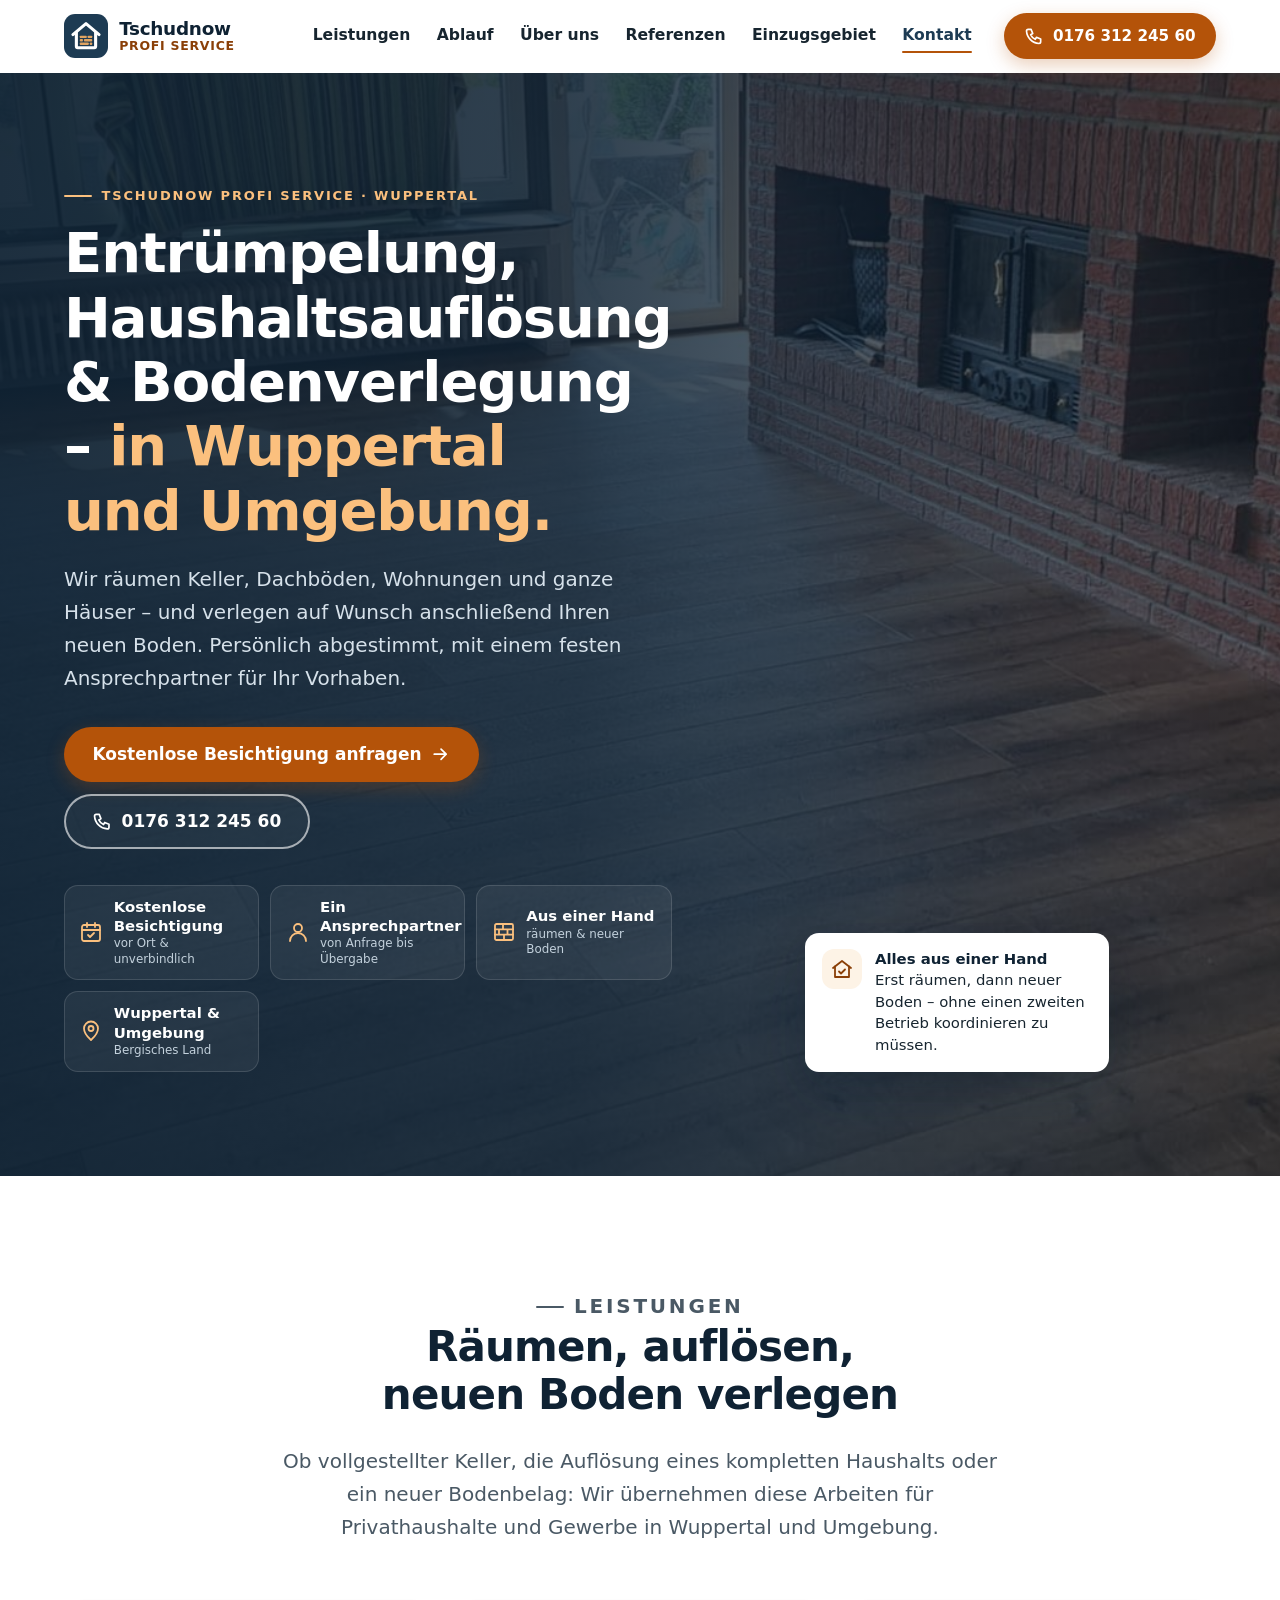
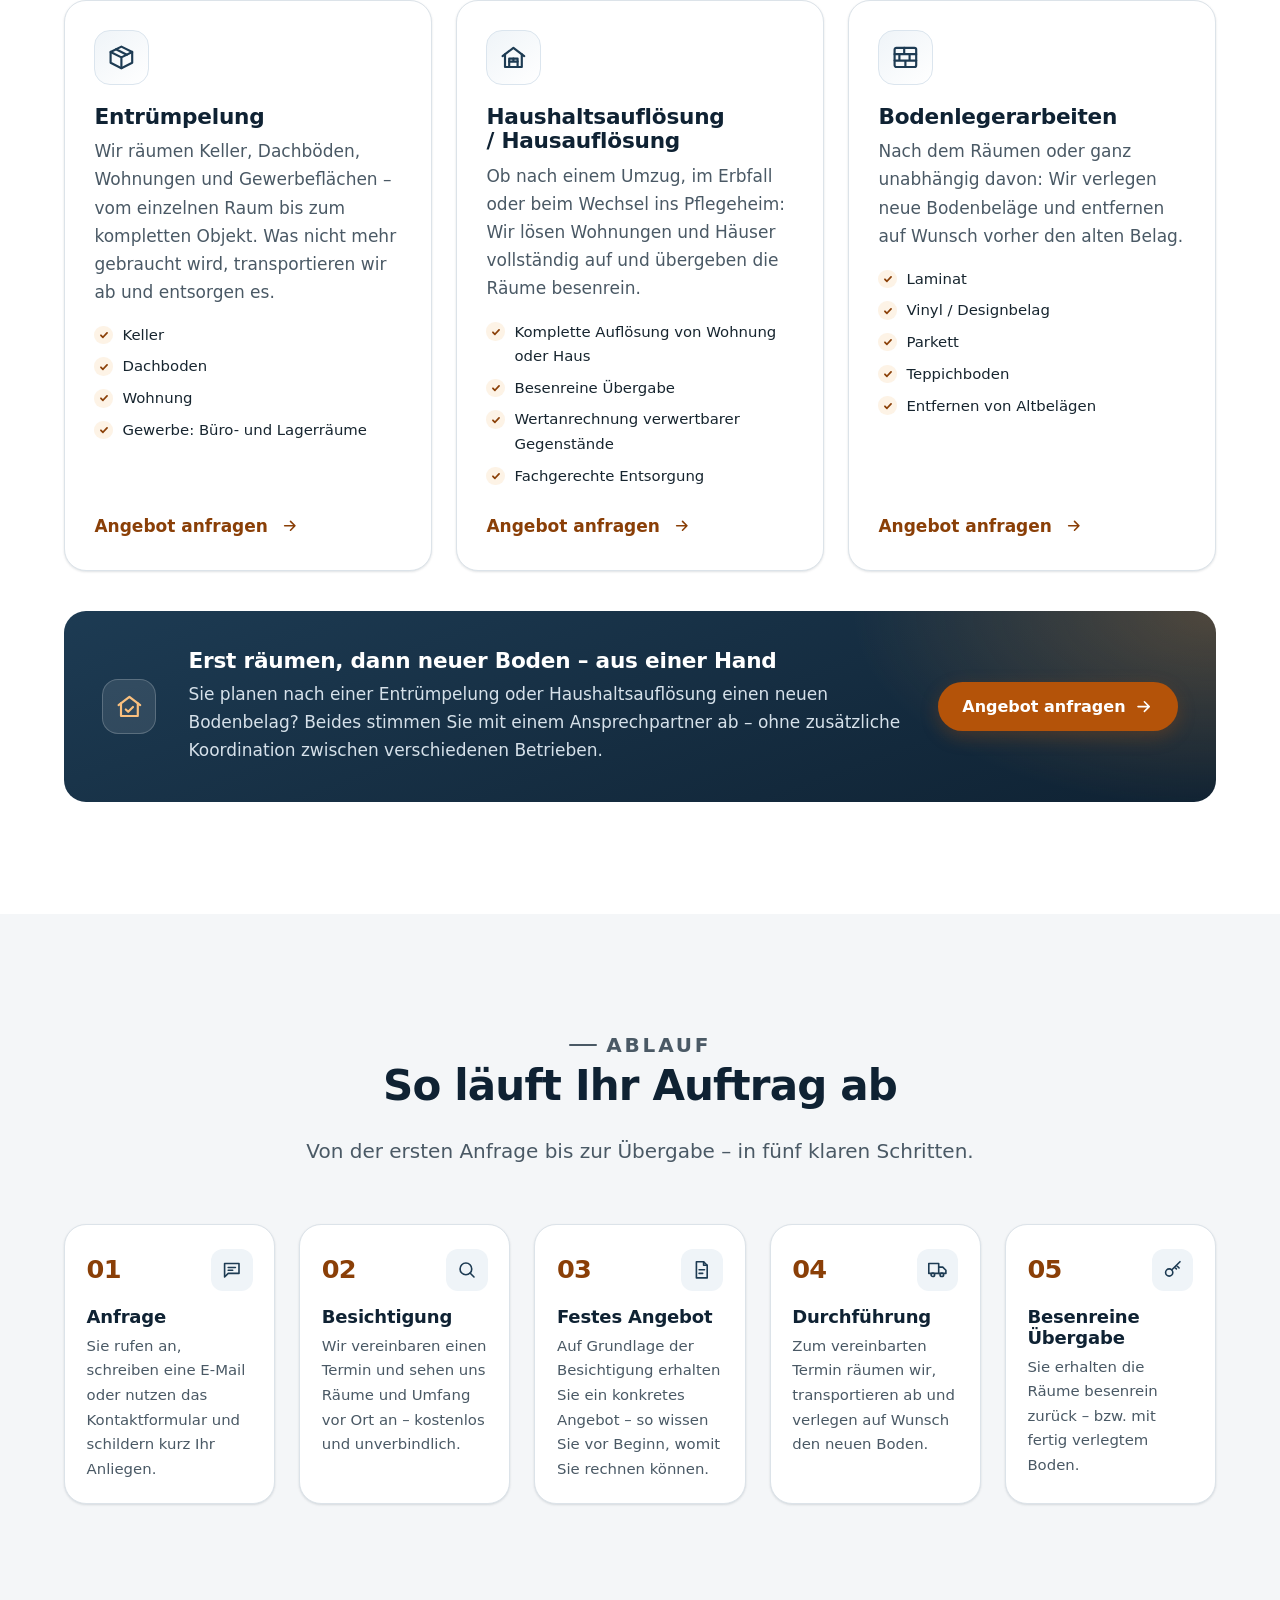
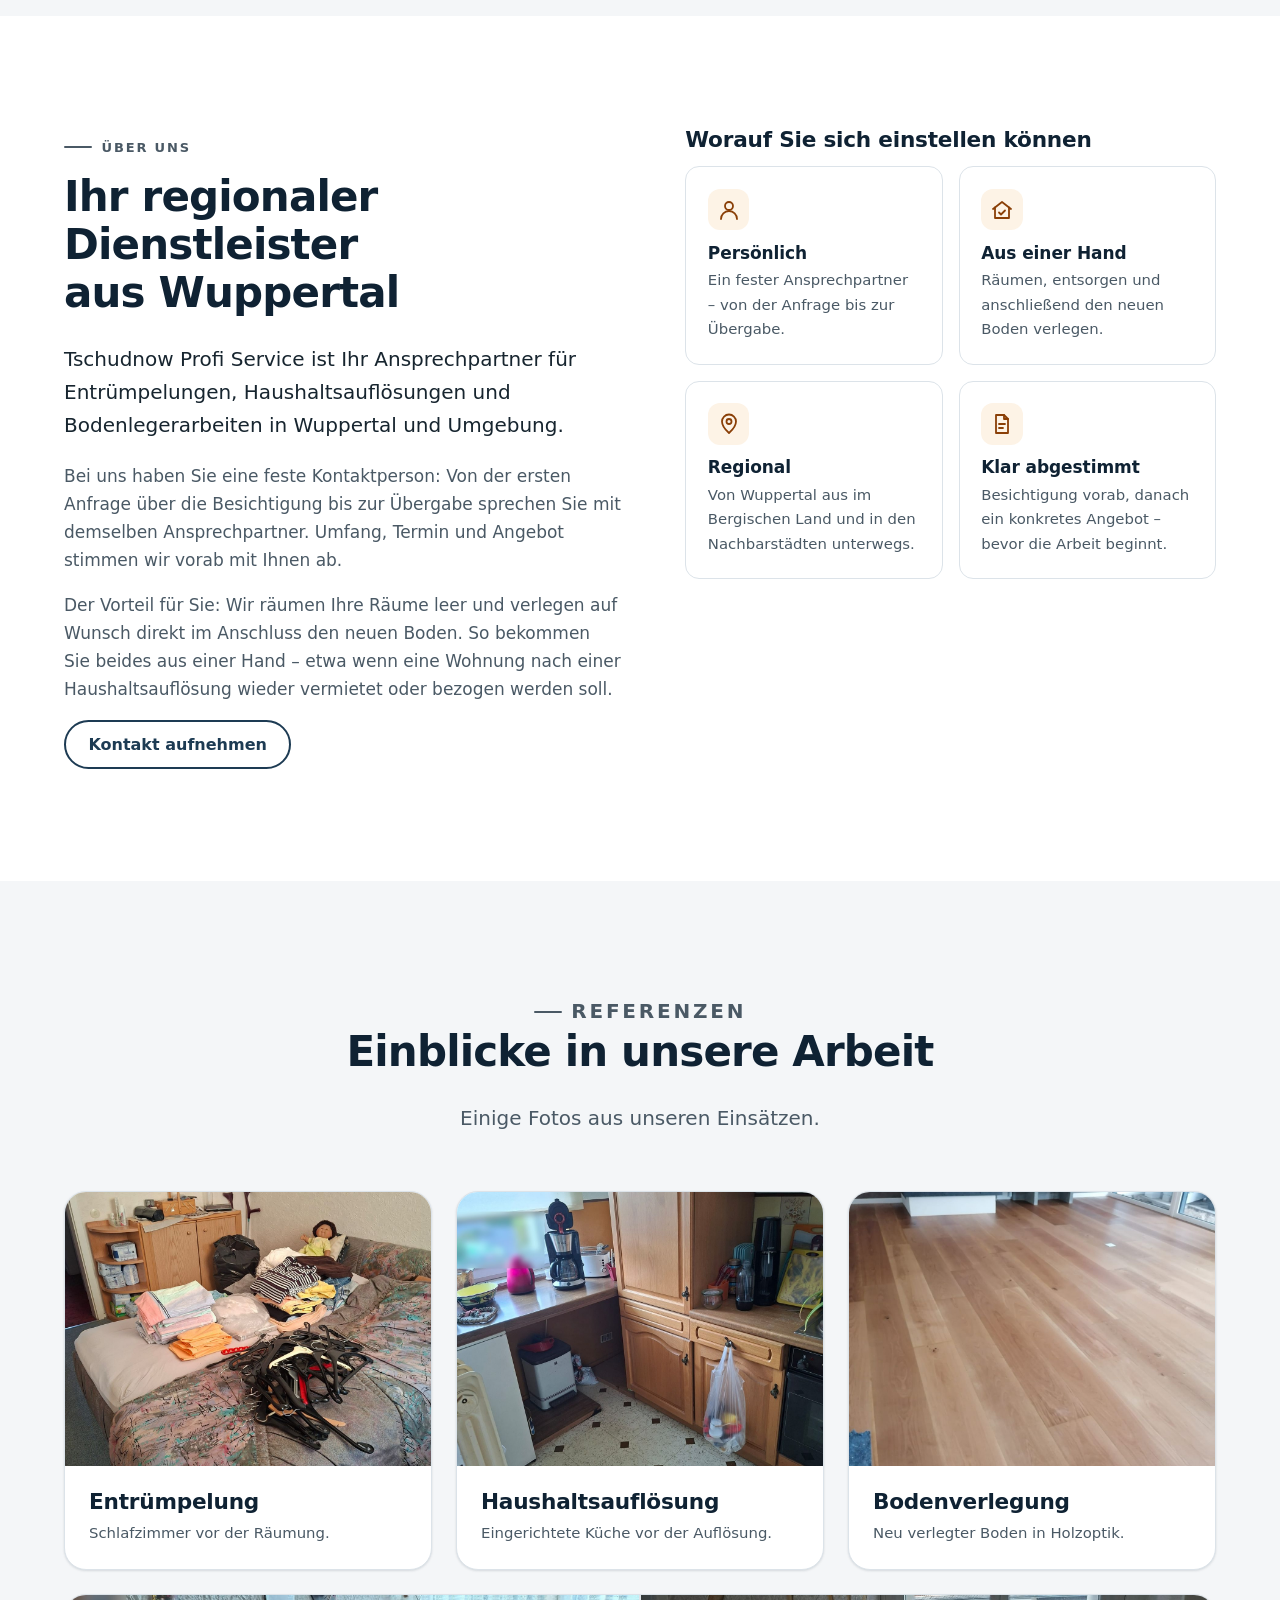
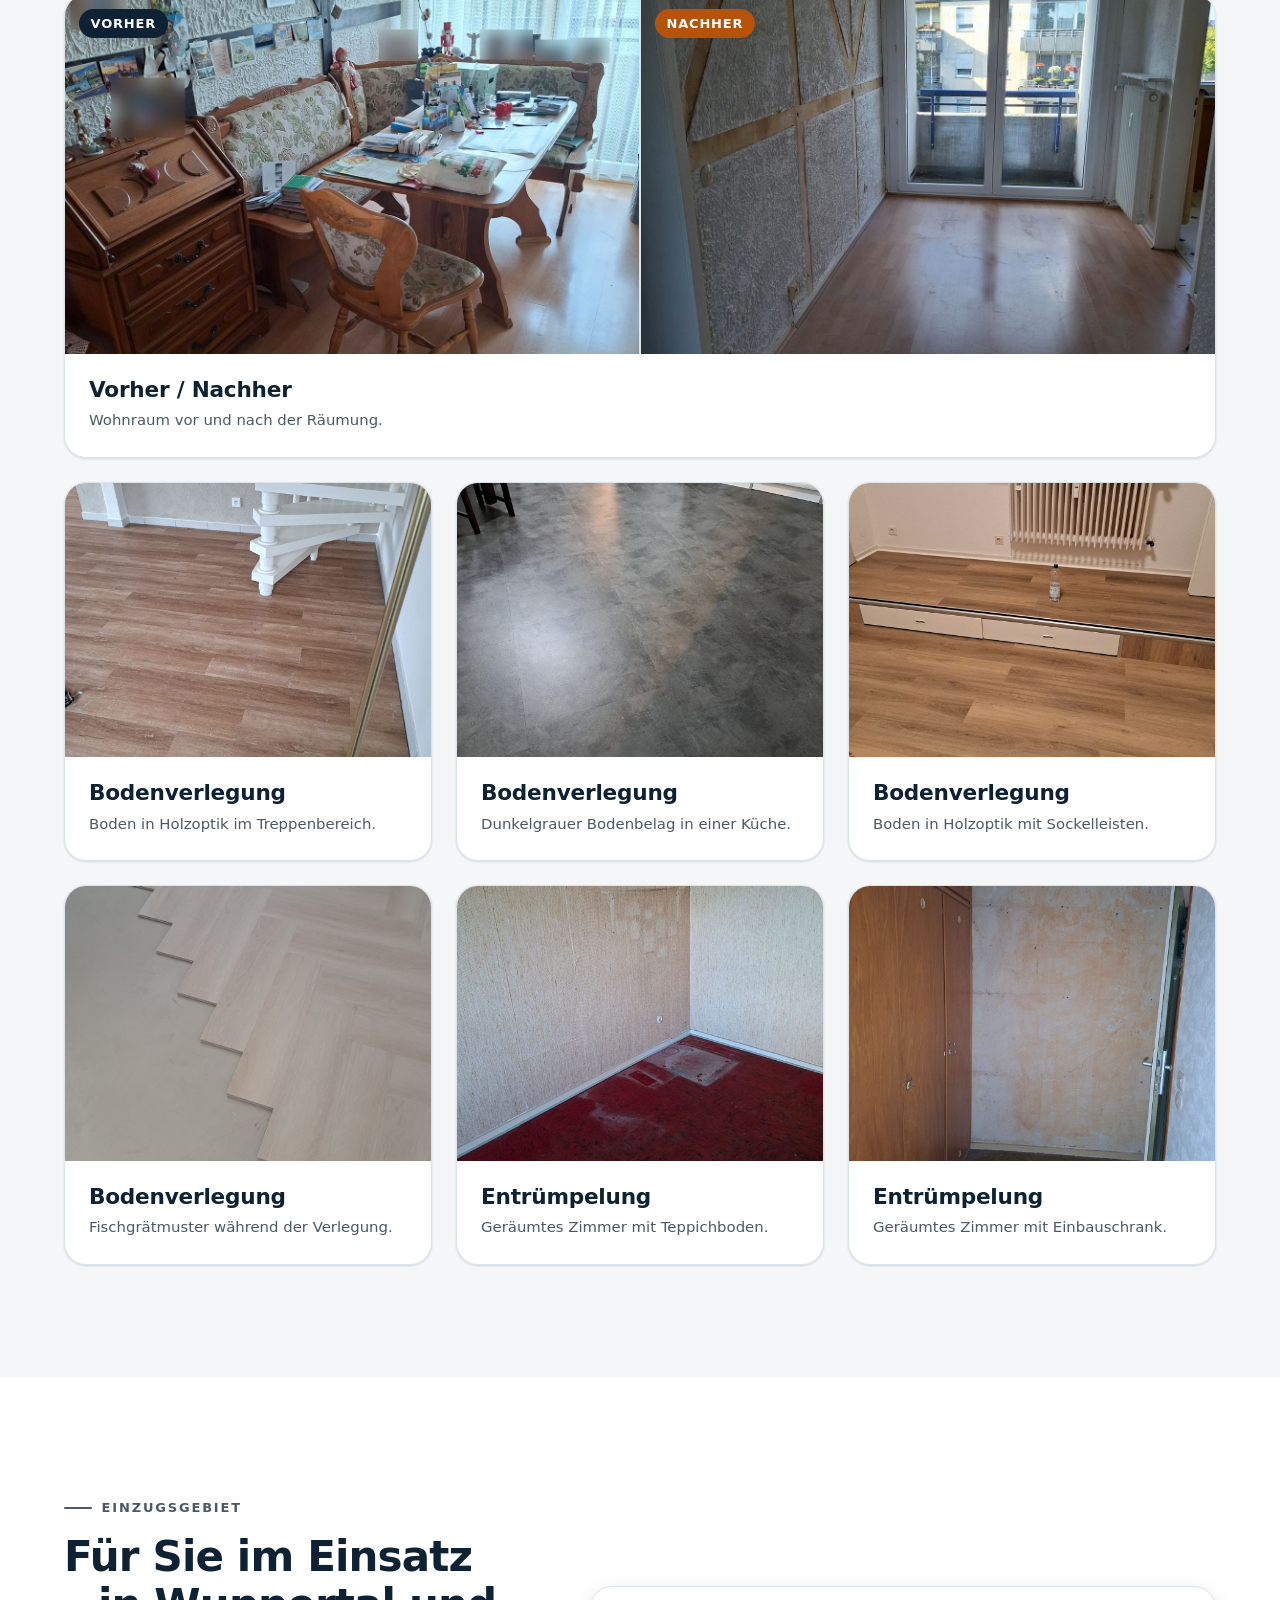
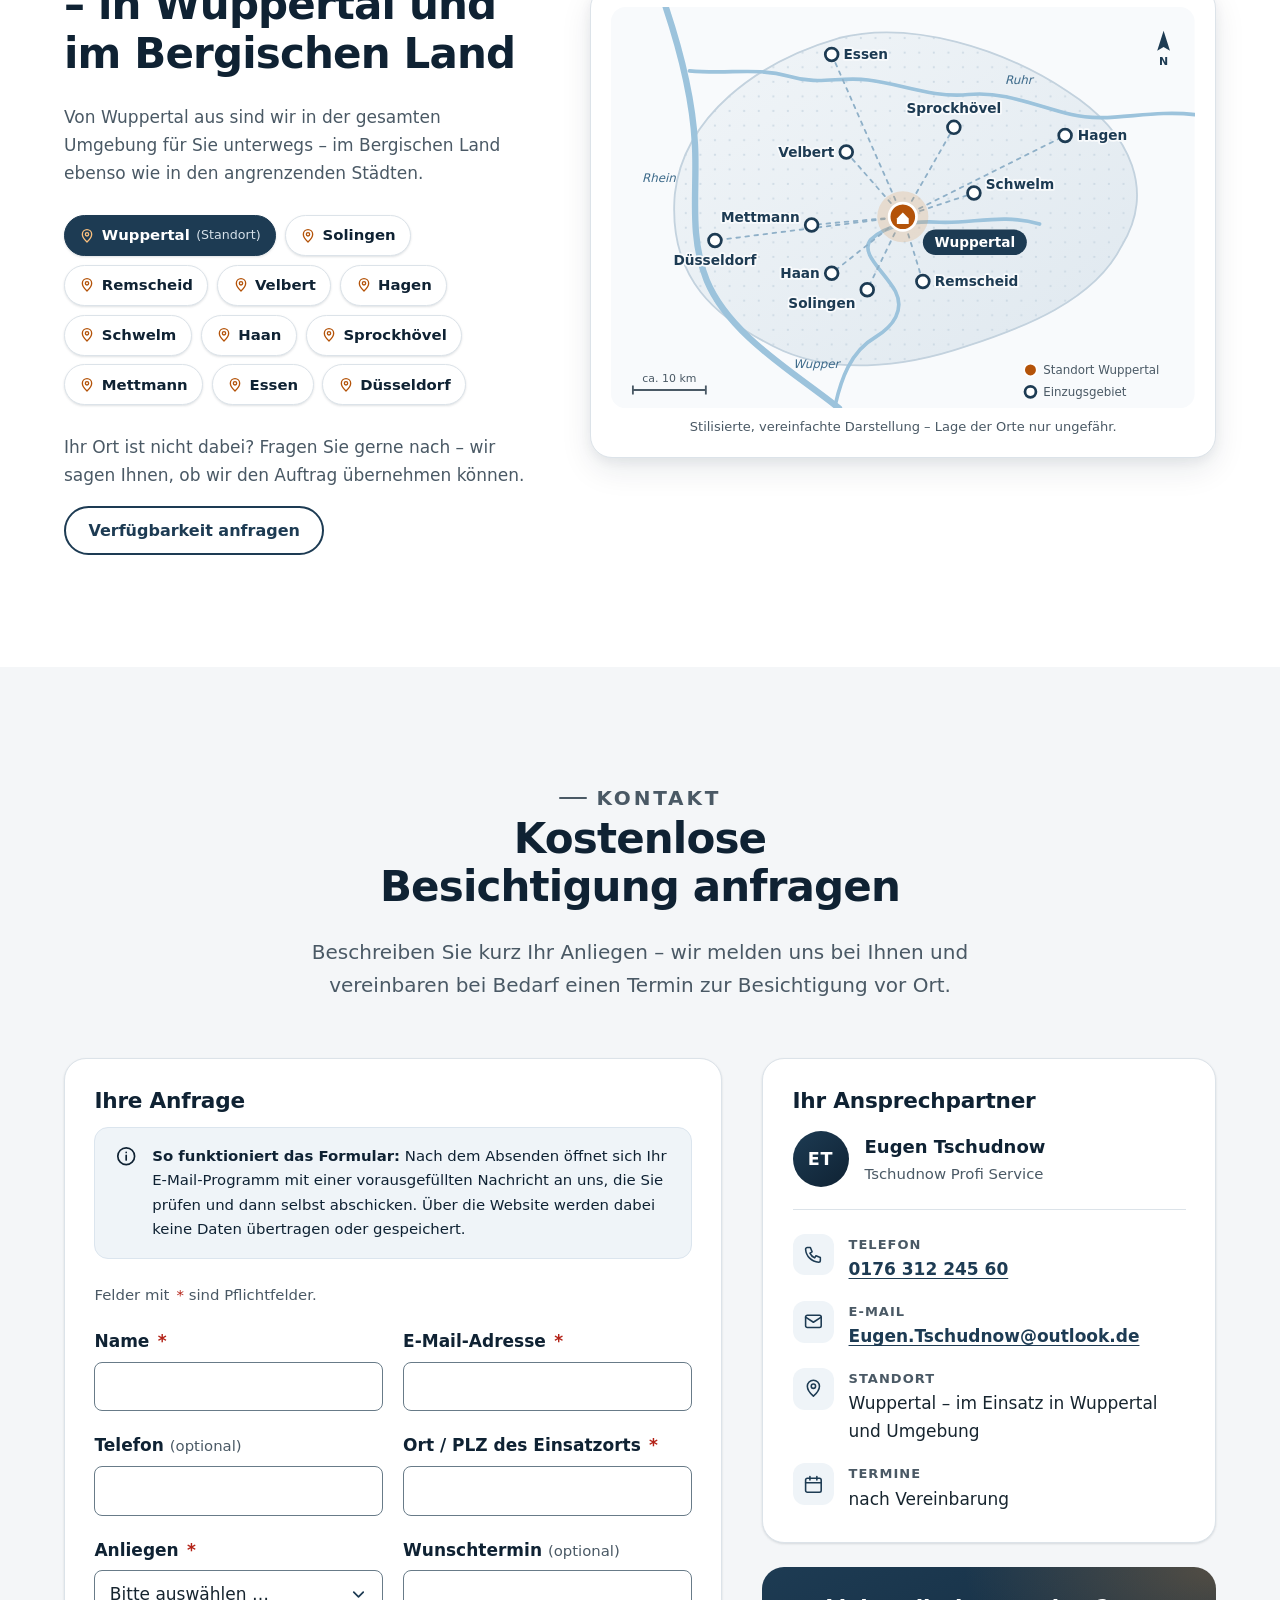
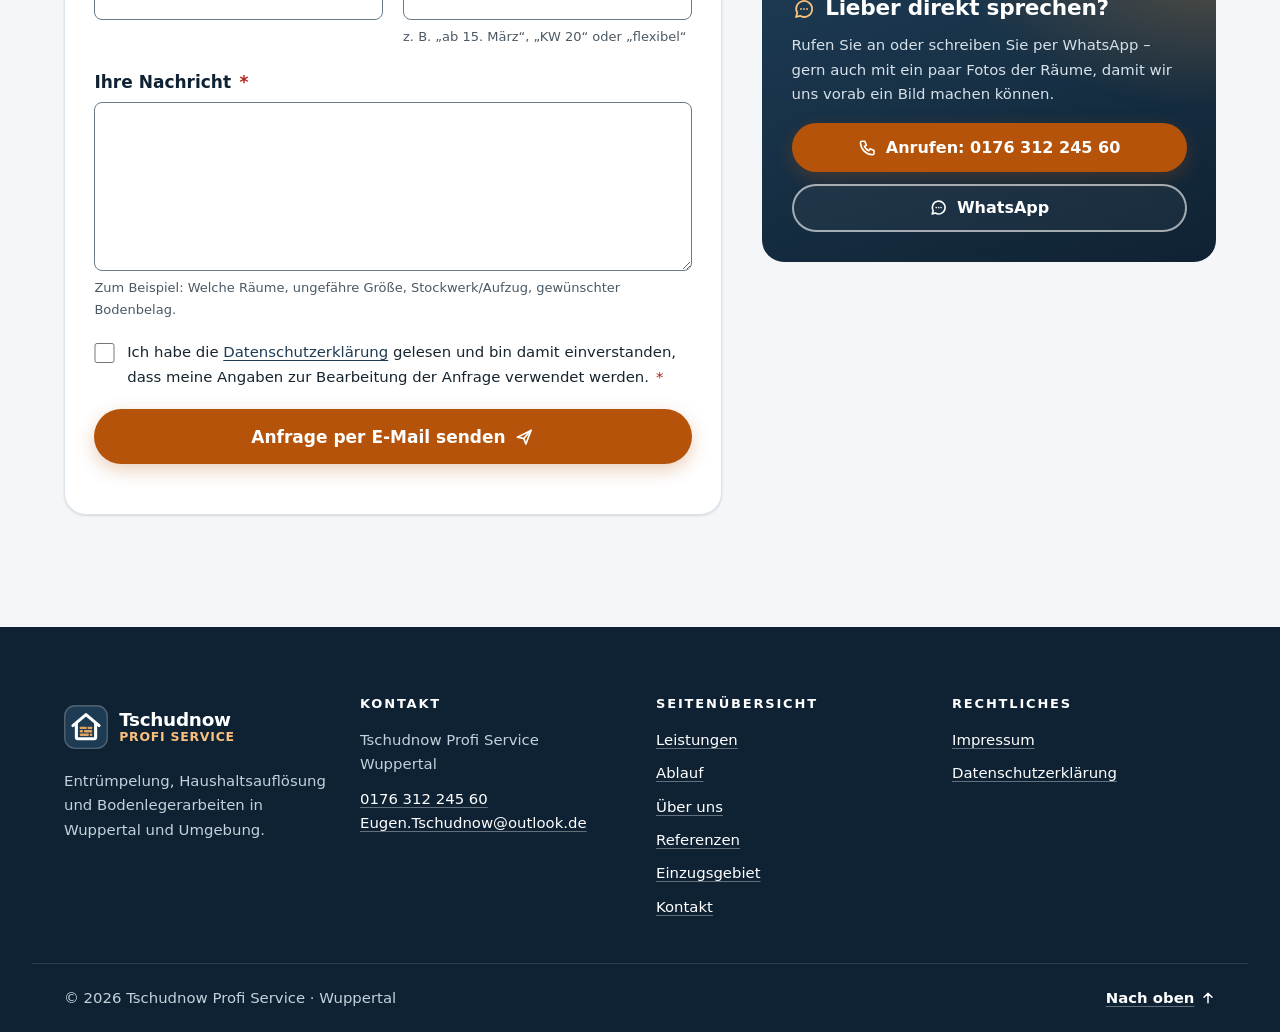
==== commit 4e3e5990: "Echte Fotos eingebaut: Titelbild und Referenzen-Galerie (Entrümpelung, Haushaltsauflösung, Bodenverl" ====
--- a/index.html
+++ b/index.html
@@ -157,7 +157,7 @@
     <!-- Optionales Hero-Foto: Datei images/hero.jpg ablegen und unten class="hero on-dark"
          zu class="hero hero--image on-dark" ändern. Dann wird das Foto (mit dunkler
          Überlagerung für gut lesbaren Text) statt der Illustration angezeigt. -->
-    <section id="start" class="hero on-dark" aria-labelledby="start-titel">
+    <section id="start" class="hero hero--image on-dark" aria-labelledby="start-titel">
       <div class="container hero__grid">
         <div class="hero__content">
           <p class="eyebrow">Tschudnow Profi Service · Wuppertal</p>
@@ -456,90 +456,115 @@
         <div class="section-head">
           <p class="eyebrow">Referenzen</p>
           <h2 id="referenzen-titel">Einblicke in unsere Arbeit</h2>
-          <p>Diese Galerie bauen wir gerade auf. Hier zeigen wir bald Fotos aus unseren Einsätzen in Wuppertal und Umgebung.</p>
+          <p>Einige Fotos aus unseren Einsätzen.</p>
         </div>
 
         <div class="gallery">
           <figure class="card gallery-item">
-            <div class="gallery-item__media gallery-item__media--placeholder">
-              <!-- <img src="images/referenzen/entruempelung-1.jpg" alt="Geräumter Kellerraum nach einer Entrümpelung" loading="lazy" width="1200" height="900"> -->
-              <span class="gallery-item__placeholder-icon">
-                <svg class="icon" viewBox="0 0 24 24" aria-hidden="true"><path d="M3 7.5 12 3l9 4.5v9L12 21l-9-4.5z"/><path d="M3 7.5 12 12l9-4.5M12 12v9"/><path d="M7.5 5.25 16.5 9.75"/></svg>
-              </span>
-              <span class="gallery-item__note">
-                <svg class="icon" viewBox="0 0 24 24" aria-hidden="true"><path d="M4 8h3l1.5-2h7L17 8h3v11H4z"/><circle cx="12" cy="13.5" r="3.5"/></svg>
-                Fotos folgen
-              </span>
+            <div class="gallery-item__media">
+              <img src="images/referenzen/entruempelung-1.jpg" alt="Schlafzimmer vor der Entrümpelung: Bett voller Kleidung, Kleiderbügel und Taschen" loading="lazy" decoding="async" width="1200" height="900">
             </div>
             <figcaption>
               <h3>Entrümpelung</h3>
-              <p>Fotos folgen in Kürze.</p>
+              <p>Schlafzimmer vor der Räumung.</p>
             </figcaption>
           </figure>
 
           <figure class="card gallery-item">
-            <div class="gallery-item__media gallery-item__media--placeholder">
-              <!-- <img src="images/referenzen/haushaltsaufloesung-1.jpg" alt="Besenrein übergebene Wohnung nach einer Haushaltsauflösung" loading="lazy" width="1200" height="900"> -->
-              <span class="gallery-item__placeholder-icon">
-                <svg class="icon" viewBox="0 0 24 24" aria-hidden="true"><path d="M3 11 12 4l9 7"/><path d="M5 9.5V20h14V9.5"/><rect x="8.5" y="13" width="7" height="7"/><path d="M8.5 15.5h7M12 13v2.5"/></svg>
-              </span>
-              <span class="gallery-item__note">
-                <svg class="icon" viewBox="0 0 24 24" aria-hidden="true"><path d="M4 8h3l1.5-2h7L17 8h3v11H4z"/><circle cx="12" cy="13.5" r="3.5"/></svg>
-                Fotos folgen
-              </span>
+            <div class="gallery-item__media">
+              <img src="images/referenzen/haushaltsaufloesung-1.jpg" alt="Eingerichtete Küche mit Holzschränken und Haushaltsgeräten vor der Haushaltsauflösung" loading="lazy" decoding="async" width="1200" height="900">
             </div>
             <figcaption>
               <h3>Haushaltsauflösung</h3>
-              <p>Fotos folgen in Kürze.</p>
+              <p>Eingerichtete Küche vor der Auflösung.</p>
             </figcaption>
           </figure>
 
           <figure class="card gallery-item">
-            <div class="gallery-item__media gallery-item__media--placeholder">
-              <!-- <img src="images/referenzen/bodenleger-1.jpg" alt="Neu verlegter Boden in einem Wohnraum" loading="lazy" width="1200" height="900"> -->
-              <span class="gallery-item__placeholder-icon">
-                <svg class="icon" viewBox="0 0 24 24" aria-hidden="true"><rect x="3" y="4" width="18" height="16" rx="1.5"/><path d="M3 9.33h18M3 14.67h18M11 4v5.33M7 9.33v5.34M15.5 9.33v5.34M12 14.67V20"/></svg>
-              </span>
-              <span class="gallery-item__note">
-                <svg class="icon" viewBox="0 0 24 24" aria-hidden="true"><path d="M4 8h3l1.5-2h7L17 8h3v11H4z"/><circle cx="12" cy="13.5" r="3.5"/></svg>
-                Fotos folgen
-              </span>
+            <div class="gallery-item__media">
+              <img src="images/referenzen/bodenleger-1.jpg" alt="Wohnraum mit neu verlegtem hellem Boden in Holzoptik, im Hintergrund ein Kamin" loading="lazy" decoding="async" width="1200" height="900">
             </div>
             <figcaption>
               <h3>Bodenverlegung</h3>
-              <p>Fotos folgen in Kürze.</p>
+              <p>Neu verlegter Boden in Holzoptik.</p>
             </figcaption>
           </figure>
 
           <!-- Vorher/Nachher-Paar: beide Fotos mit gleichem Seitenverhältnis (z. B. 16:10) verwenden -->
           <figure class="card gallery-item gallery-item--wide">
             <div class="compare">
-              <div class="gallery-item__media gallery-item__media--placeholder">
+              <div class="gallery-item__media">
                 <span class="compare__label">Vorher</span>
-                <!-- <img src="images/referenzen/projekt-1-vorher.jpg" alt="Raum vor der Entrümpelung" loading="lazy" width="1200" height="750"> -->
-                <span class="gallery-item__placeholder-icon">
-                  <svg class="icon" viewBox="0 0 24 24" aria-hidden="true"><path d="M3 7.5 12 3l9 4.5v9L12 21l-9-4.5z"/><path d="M3 7.5 12 12l9-4.5M12 12v9"/><path d="M7.5 5.25 16.5 9.75"/></svg>
-                </span>
-                <span class="gallery-item__note">
-                  <svg class="icon" viewBox="0 0 24 24" aria-hidden="true"><path d="M4 8h3l1.5-2h7L17 8h3v11H4z"/><circle cx="12" cy="13.5" r="3.5"/></svg>
-                  Fotos folgen
-                </span>
+                <img src="images/referenzen/projekt-1-vorher.jpg" alt="Wohnraum vor der Räumung: Eckbank, Tisch, Sekretär und viele Gegenstände" loading="lazy" decoding="async" width="1200" height="750">
               </div>
-              <div class="gallery-item__media gallery-item__media--placeholder">
+              <div class="gallery-item__media">
                 <span class="compare__label compare__label--after">Nachher</span>
-                <!-- <img src="images/referenzen/projekt-1-nachher.jpg" alt="Derselbe Raum nach Räumung und neuer Bodenverlegung" loading="lazy" width="1200" height="750"> -->
-                <span class="gallery-item__placeholder-icon">
-                  <svg class="icon" viewBox="0 0 24 24" aria-hidden="true"><rect x="3" y="4" width="18" height="16" rx="1.5"/><path d="M3 9.33h18M3 14.67h18M11 4v5.33M7 9.33v5.34M15.5 9.33v5.34M12 14.67V20"/></svg>
-                </span>
-                <span class="gallery-item__note">
-                  <svg class="icon" viewBox="0 0 24 24" aria-hidden="true"><path d="M4 8h3l1.5-2h7L17 8h3v11H4z"/><circle cx="12" cy="13.5" r="3.5"/></svg>
-                  Fotos folgen
-                </span>
+                <img src="images/referenzen/projekt-1-nachher.jpg" alt="Derselbe Raum nach der Räumung: leer, mit Laminatboden und Balkontür" loading="lazy" decoding="async" width="1200" height="750">
               </div>
             </div>
             <figcaption>
               <h3>Vorher / Nachher</h3>
-              <p>Hier zeigen wir bald Gegenüberstellungen vor und nach unseren Einsätzen. Fotos folgen in Kürze.</p>
+              <p>Wohnraum vor und nach der Räumung.</p>
+            </figcaption>
+          </figure>
+
+          <figure class="card gallery-item">
+            <div class="gallery-item__media">
+              <img src="images/referenzen/bodenleger-2.jpg" alt="Neu verlegter Boden in Holzoptik neben einer weißen Wendeltreppe" loading="lazy" decoding="async" width="1200" height="900">
+            </div>
+            <figcaption>
+              <h3>Bodenverlegung</h3>
+              <p>Boden in Holzoptik im Treppenbereich.</p>
+            </figcaption>
+          </figure>
+
+          <figure class="card gallery-item">
+            <div class="gallery-item__media">
+              <img src="images/referenzen/bodenleger-3.jpg" alt="Küche mit dunkelgrauem Bodenbelag in Steinoptik" loading="lazy" decoding="async" width="1200" height="900">
+            </div>
+            <figcaption>
+              <h3>Bodenverlegung</h3>
+              <p>Dunkelgrauer Bodenbelag in einer Küche.</p>
+            </figcaption>
+          </figure>
+
+          <figure class="card gallery-item">
+            <div class="gallery-item__media">
+              <img src="images/referenzen/bodenleger-4.jpg" alt="Raum mit neu verlegtem Boden in Holzoptik, Sockelleisten und Heizkörper" loading="lazy" decoding="async" width="1200" height="900">
+            </div>
+            <figcaption>
+              <h3>Bodenverlegung</h3>
+              <p>Boden in Holzoptik mit Sockelleisten.</p>
+            </figcaption>
+          </figure>
+
+          <figure class="card gallery-item">
+            <div class="gallery-item__media">
+              <img src="images/referenzen/bodenleger-5.jpg" alt="Helle Dielen im Fischgrätmuster während der Verlegung" loading="lazy" decoding="async" width="899" height="674">
+            </div>
+            <figcaption>
+              <h3>Bodenverlegung</h3>
+              <p>Fischgrätmuster während der Verlegung.</p>
+            </figcaption>
+          </figure>
+
+          <figure class="card gallery-item">
+            <div class="gallery-item__media">
+              <img src="images/referenzen/entruempelung-2.jpg" alt="Leeres, geräumtes Zimmer mit rotem Teppichboden" loading="lazy" decoding="async" width="1200" height="900">
+            </div>
+            <figcaption>
+              <h3>Entrümpelung</h3>
+              <p>Geräumtes Zimmer mit Teppichboden.</p>
+            </figcaption>
+          </figure>
+
+          <figure class="card gallery-item">
+            <div class="gallery-item__media">
+              <img src="images/referenzen/entruempelung-3.jpg" alt="Leeres Zimmer mit Einbauschrank aus Holz und offener Tür" loading="lazy" decoding="async" width="1200" height="900">
+            </div>
+            <figcaption>
+              <h3>Entrümpelung</h3>
+              <p>Geräumtes Zimmer mit Einbauschrank.</p>
             </figcaption>
           </figure>
         </div>
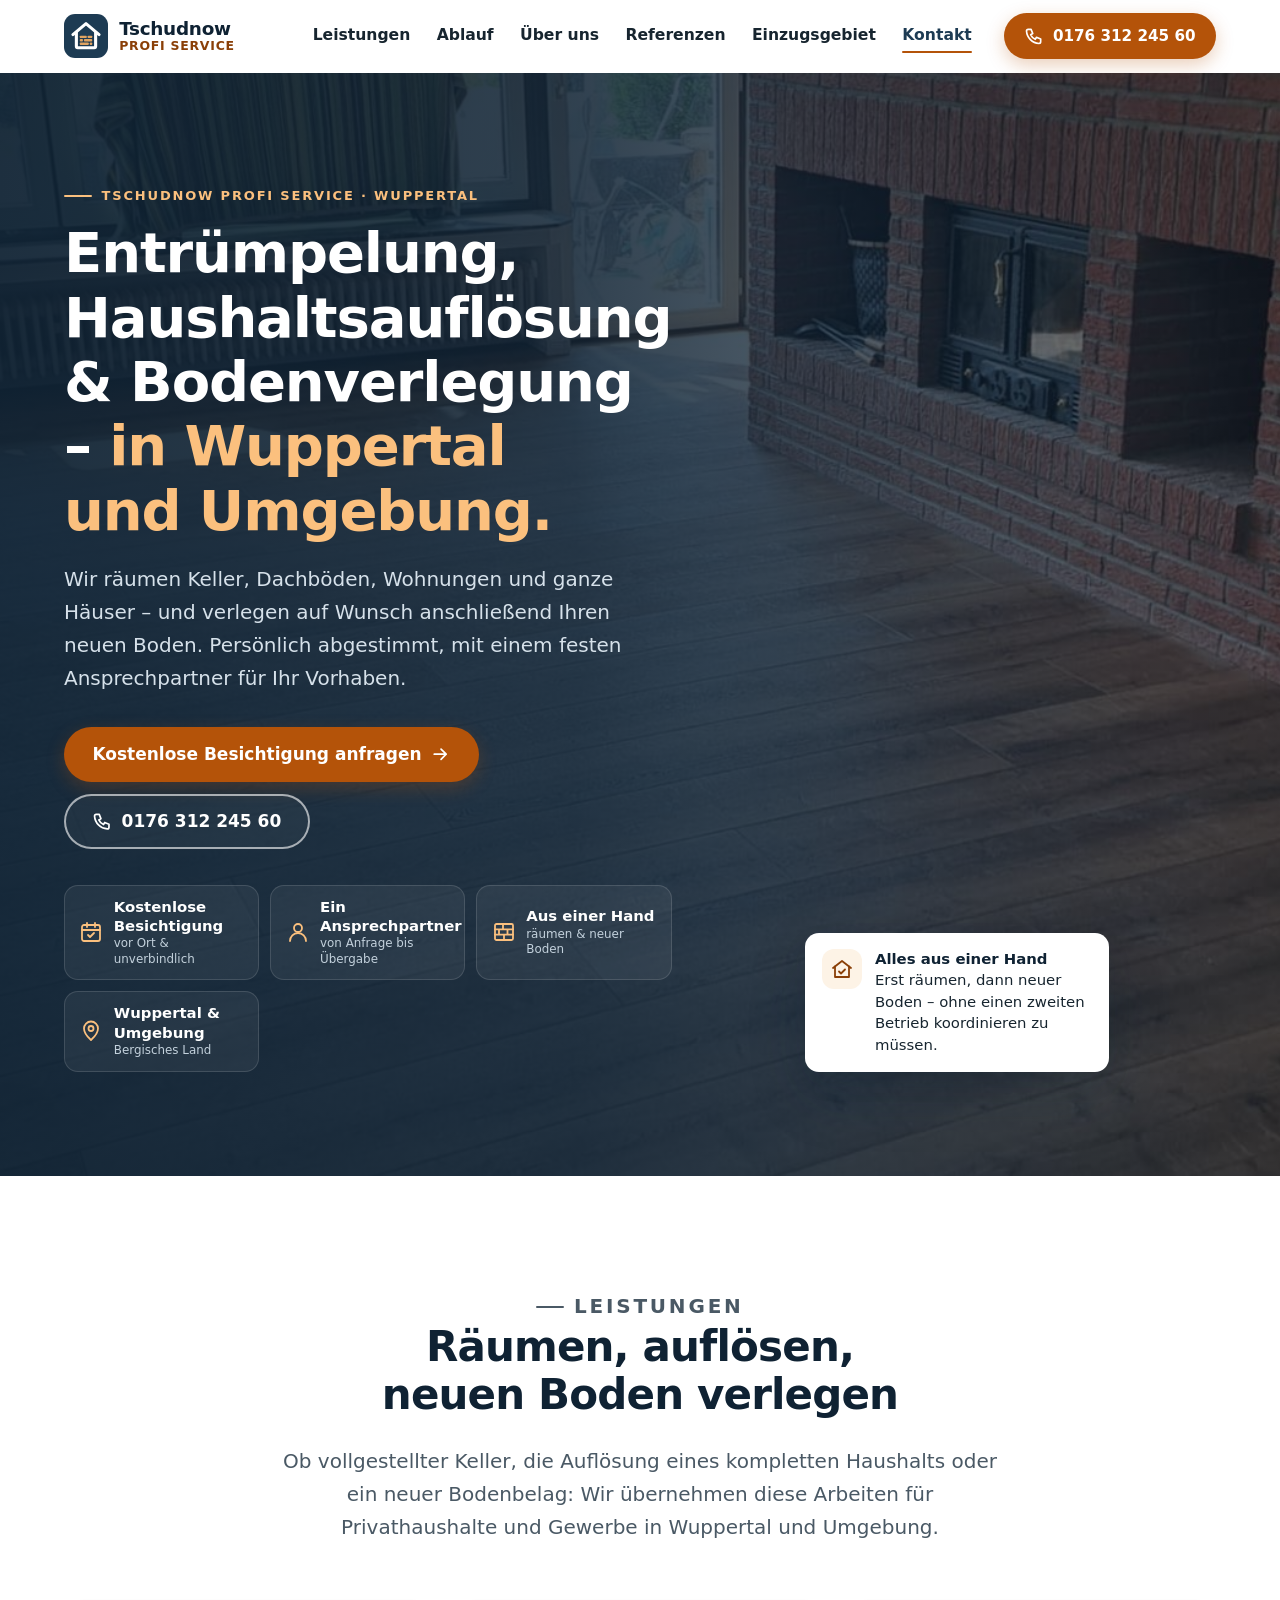
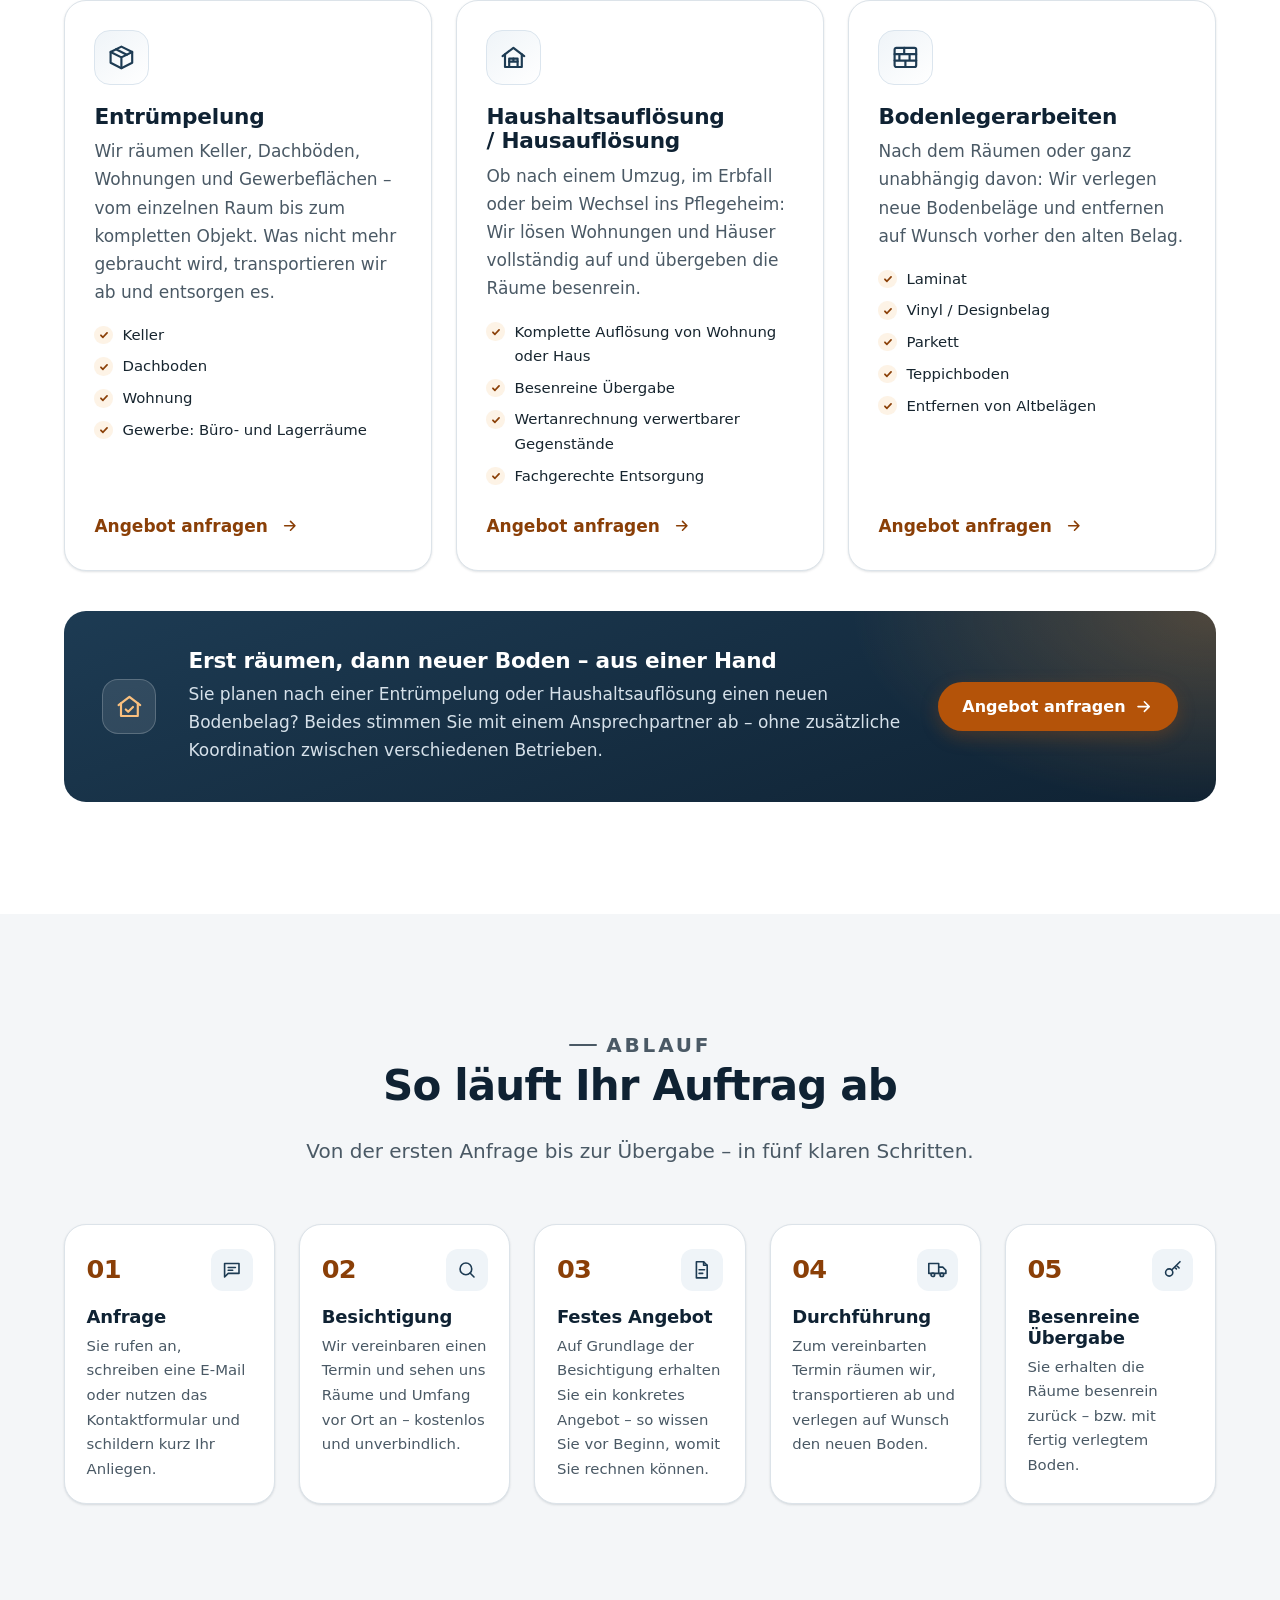
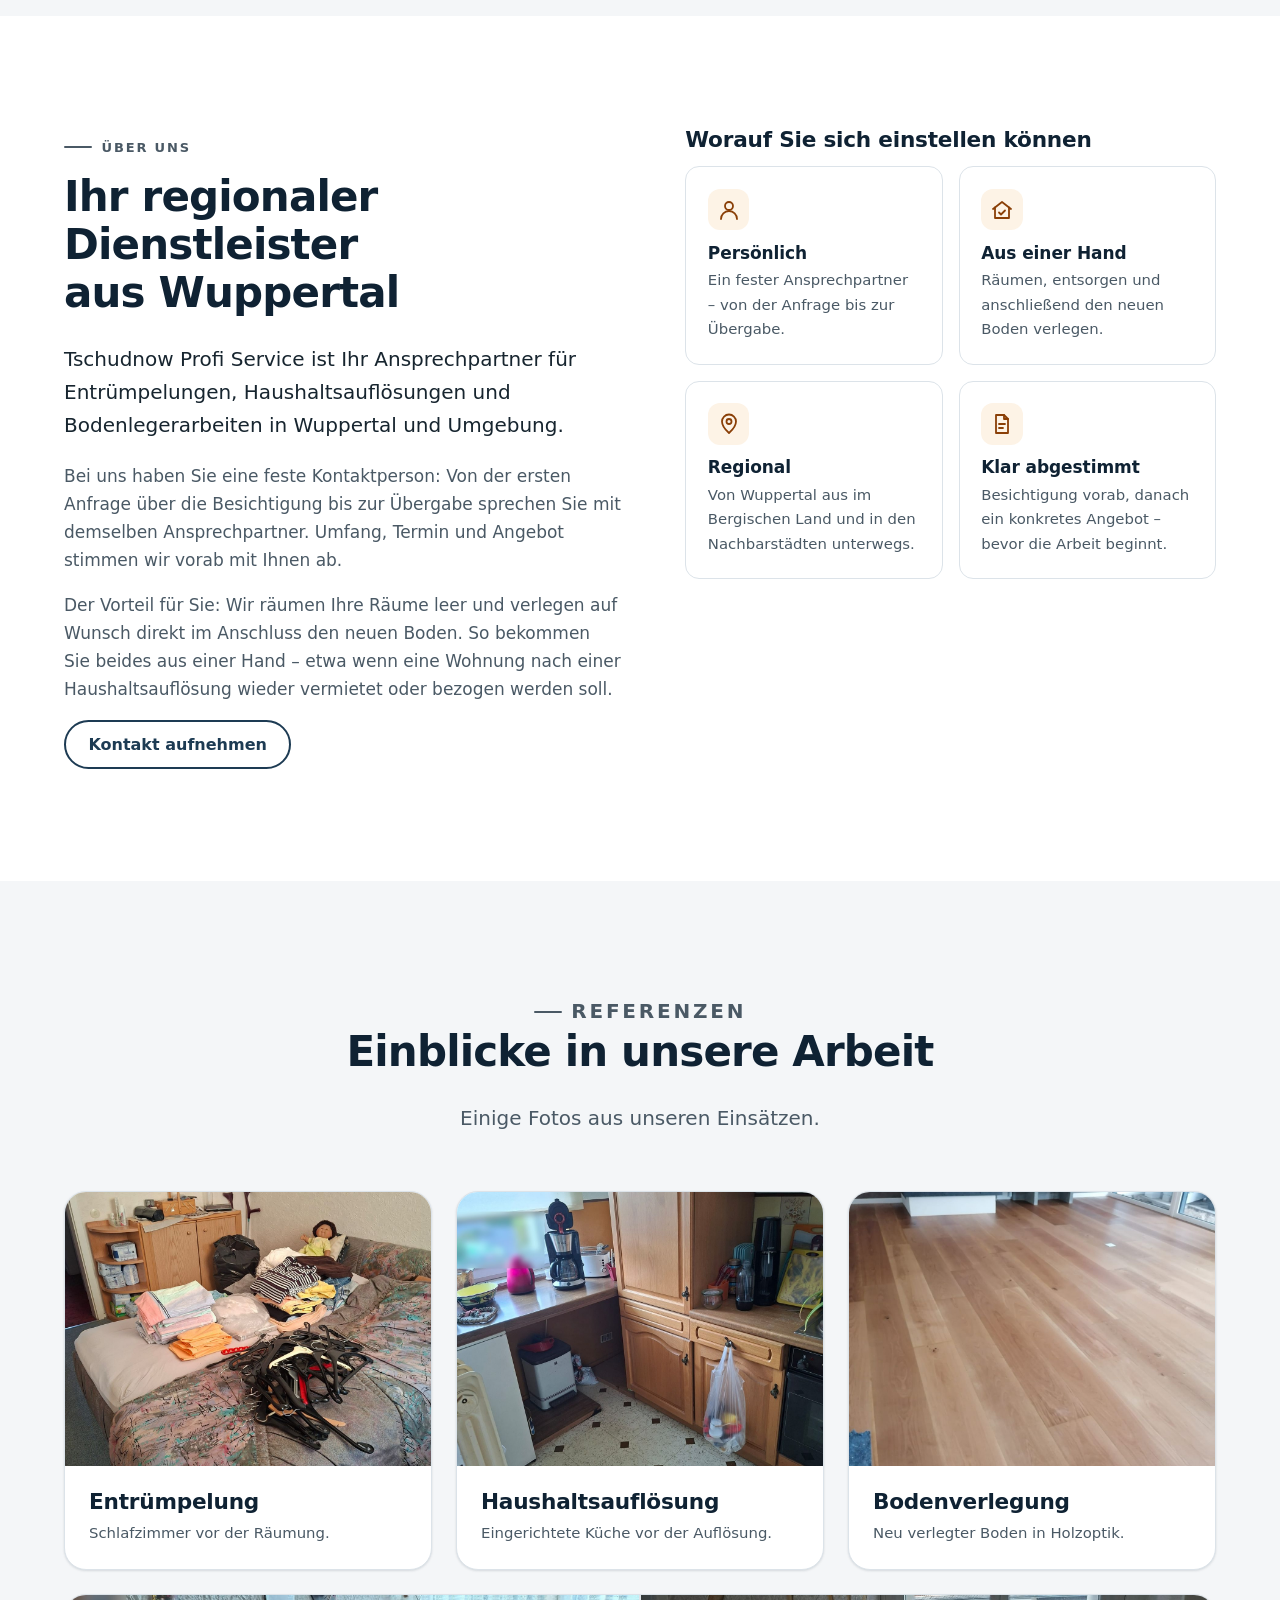
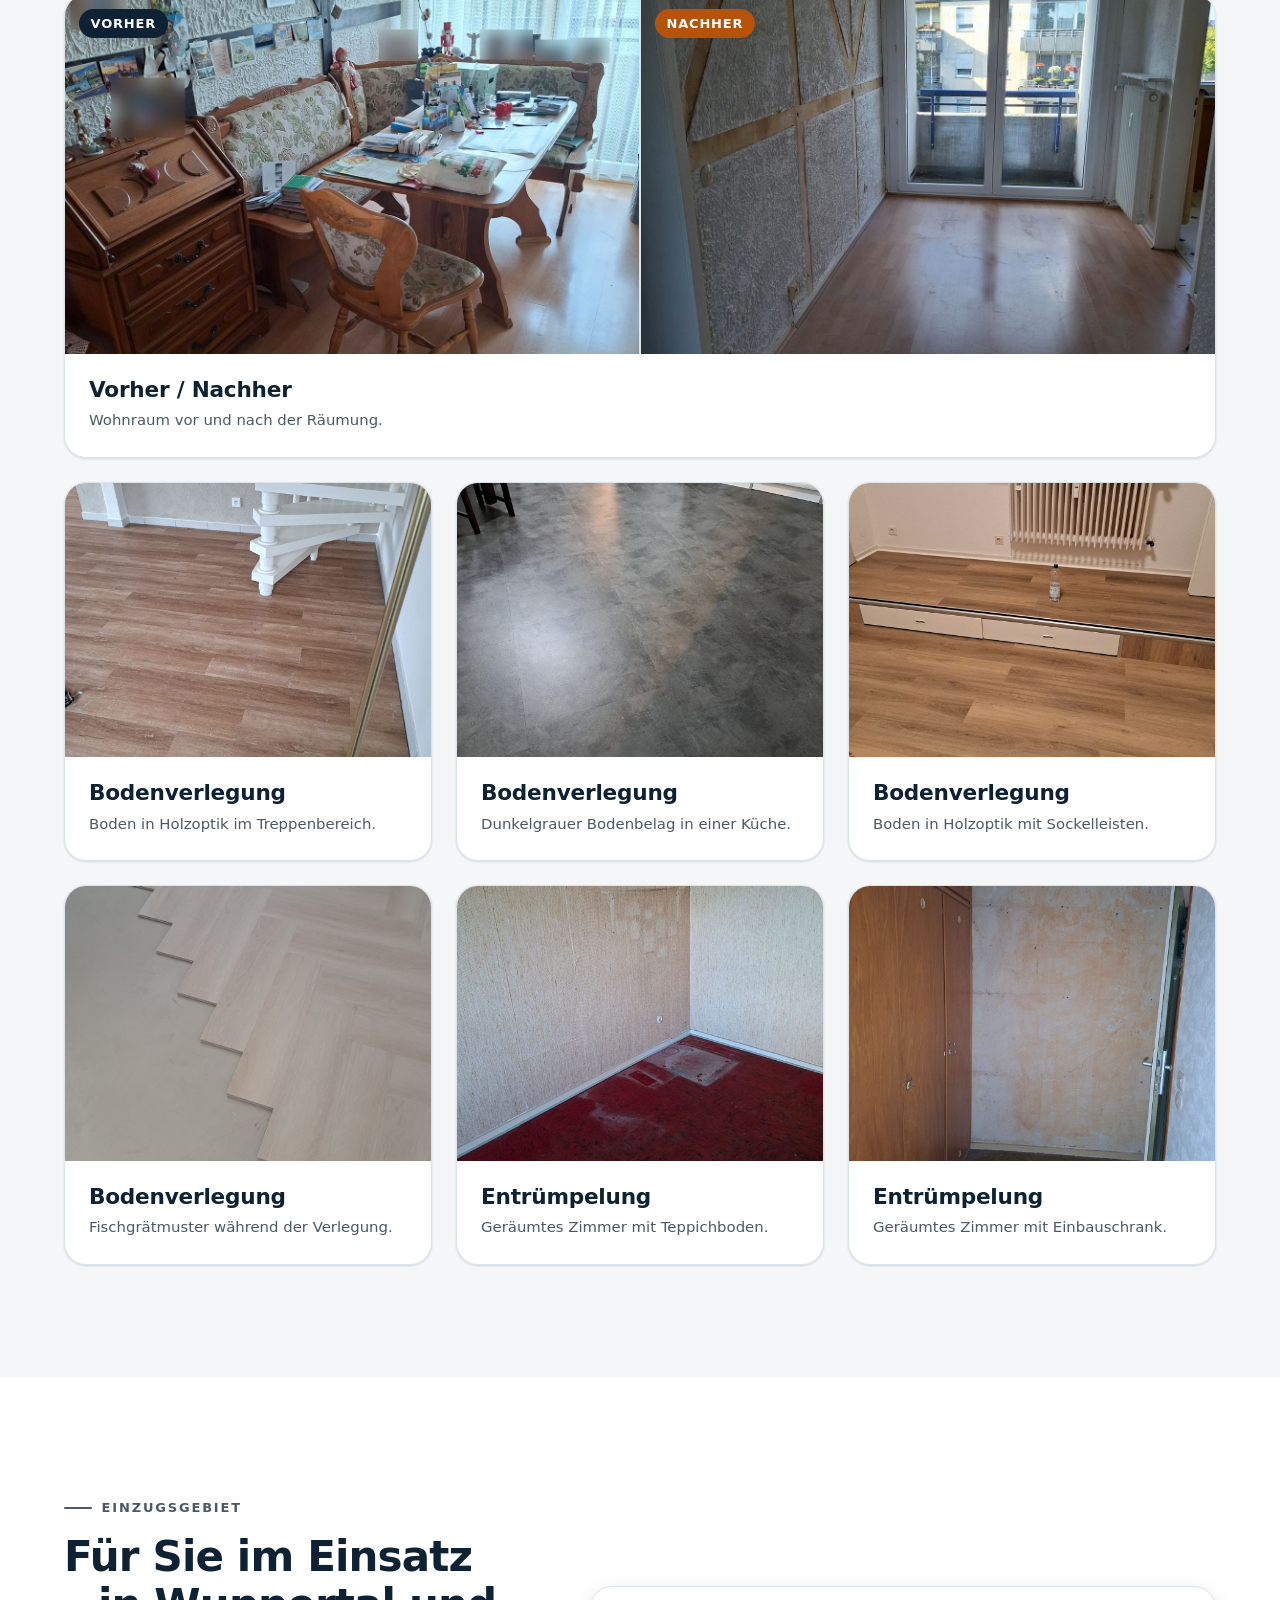
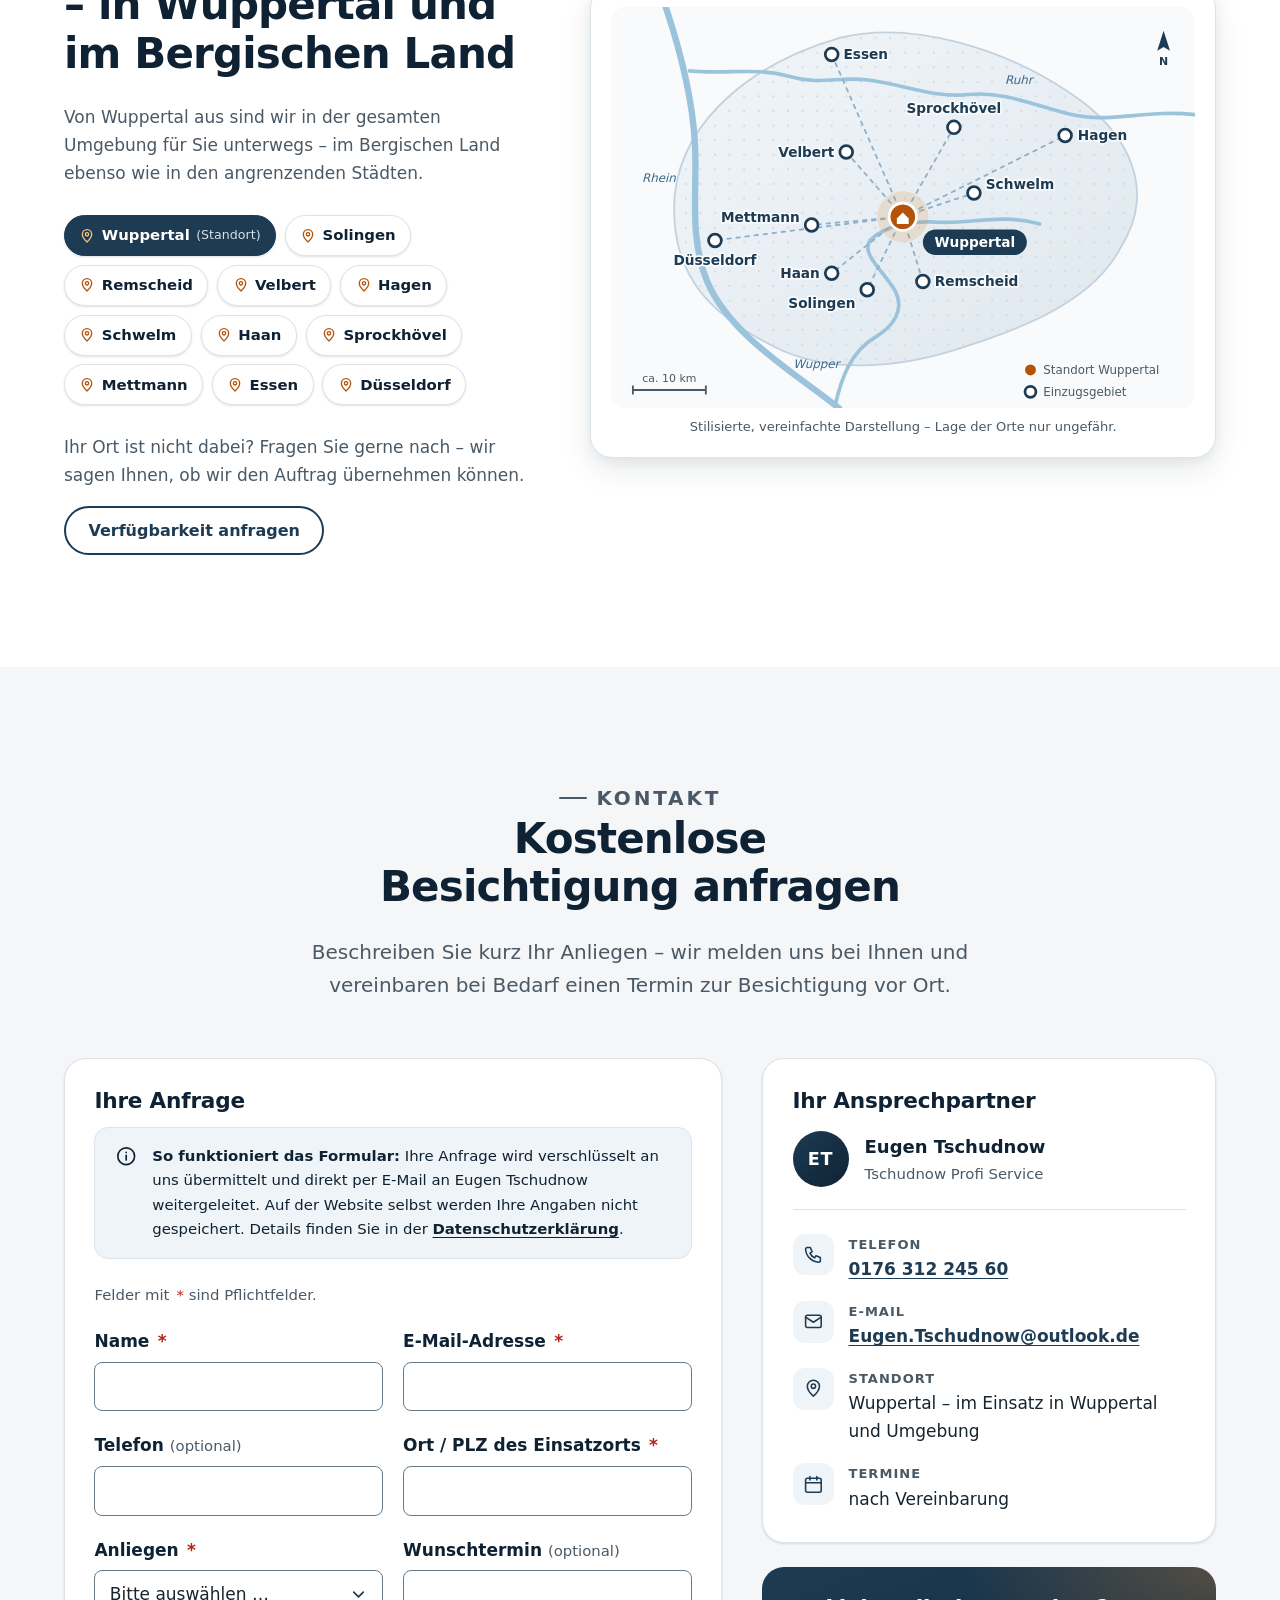
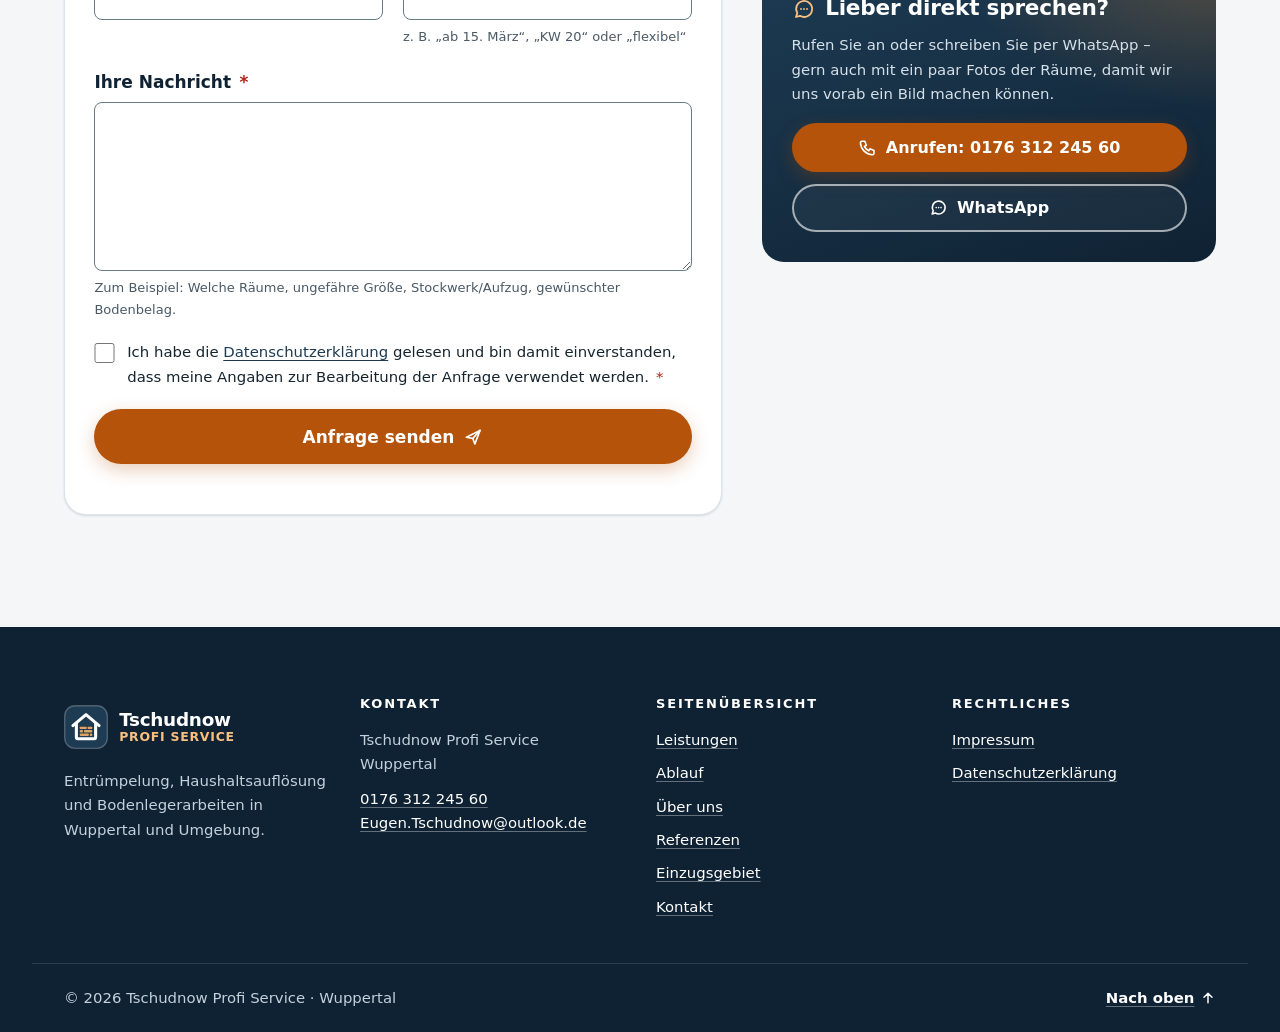
==== commit d548399f: "Kontaktformular: Versand über kontakt.php (Validierung, Honeypot, Token, Rate-Limit), Datenschutz-Ab" ====
--- a/index.html
+++ b/index.html
@@ -8,8 +8,8 @@
   <meta name="theme-color" content="#1d3b53">
   <meta name="color-scheme" content="light">
 
-  <!-- Canonical-URL: bei Umzug auf eine eigene Domain hier (und bei og:url) anpassen -->
-  <link rel="canonical" href="https://andreichirila.github.io/handwerker-nrw-website/">
+  <!-- Canonical-URL: eigene Domain (Hosting bei netcup); GitHub Pages dient nur noch als Vorschau -->
+  <link rel="canonical" href="https://tschudnow-handwerk.de/">
 
   <link rel="icon" href="assets/img/favicon.svg" type="image/svg+xml">
   <link rel="stylesheet" href="assets/css/style.css">
@@ -18,11 +18,11 @@
   <meta property="og:type" content="website">
   <meta property="og:locale" content="de_DE">
   <meta property="og:site_name" content="Tschudnow Profi Service">
-  <meta property="og:url" content="https://andreichirila.github.io/handwerker-nrw-website/">
+  <meta property="og:url" content="https://tschudnow-handwerk.de/">
   <meta property="og:title" content="Entrümpelung, Haushaltsauflösung &amp; Bodenleger in Wuppertal | Tschudnow Profi Service">
   <meta property="og:description" content="Entrümpelung, Haushaltsauflösung und Bodenlegerarbeiten in Wuppertal und Umgebung – alles aus einer Hand. Kostenlose Besichtigung anfragen.">
   <!-- Optional: Vorschaubild (1200×630 px, JPG/PNG) unter assets/img/og-image.jpg ablegen und aktivieren: -->
-  <!-- <meta property="og:image" content="https://andreichirila.github.io/handwerker-nrw-website/assets/img/og-image.jpg"> -->
+  <!-- <meta property="og:image" content="https://tschudnow-handwerk.de/assets/img/og-image.jpg"> -->
   <meta name="twitter:card" content="summary">
   <meta name="twitter:title" content="Entrümpelung, Haushaltsauflösung &amp; Bodenleger in Wuppertal | Tschudnow Profi Service">
   <meta name="twitter:description" content="Entrümpelung, Haushaltsauflösung und Bodenlegerarbeiten in Wuppertal und Umgebung – alles aus einer Hand.">
@@ -35,11 +35,11 @@
   {
     "@context": "https://schema.org",
     "@type": "HomeAndConstructionBusiness",
-    "@id": "https://andreichirila.github.io/handwerker-nrw-website/#betrieb",
+    "@id": "https://tschudnow-handwerk.de/#betrieb",
     "name": "Tschudnow Profi Service",
     "description": "Entrümpelung, Haushaltsauflösung und Bodenlegerarbeiten in Wuppertal und Umgebung.",
-    "url": "https://andreichirila.github.io/handwerker-nrw-website/",
-    "logo": "https://andreichirila.github.io/handwerker-nrw-website/assets/img/favicon.svg",
+    "url": "https://tschudnow-handwerk.de/",
+    "logo": "https://tschudnow-handwerk.de/assets/img/favicon.svg",
     "telephone": "+49 176 31224560",
     "email": "Eugen.Tschudnow@outlook.de",
     "address": {
@@ -706,10 +706,15 @@
             <h3>Ihre Anfrage</h3>
             <div class="notice notice--info">
               <svg class="icon" viewBox="0 0 24 24" aria-hidden="true"><circle cx="12" cy="12" r="9"/><path d="M12 11v5M12 8h.01"/></svg>
-              <p><strong>So funktioniert das Formular:</strong> Nach dem Absenden öffnet sich Ihr E-Mail-Programm mit einer vorausgefüllten Nachricht an uns, die Sie prüfen und dann selbst abschicken. Über die Website werden dabei keine Daten übertragen oder gespeichert.</p>
-            </div>
-
-            <form id="kontaktformular" class="form" action="#kontakt" method="post" data-mailto="Eugen.Tschudnow@outlook.de">
+              <p><strong>So funktioniert das Formular:</strong> Ihre Anfrage wird verschlüsselt an uns übermittelt und direkt per E-Mail an Eugen Tschudnow weitergeleitet. Auf der Website selbst werden Ihre Angaben nicht gespeichert. Details finden Sie in der <a href="datenschutz.html#kontaktformular">Datenschutzerklärung</a>.</p>
+            </div>
+
+            <form id="kontaktformular" class="form" action="kontakt.php" method="post" accept-charset="UTF-8" data-mailto="Eugen.Tschudnow@outlook.de">
+              <input type="hidden" name="token" value="">
+              <div class="visually-hidden" aria-hidden="true">
+                <label for="f-website">Website (bitte leer lassen)</label>
+                <input id="f-website" name="website" type="text" tabindex="-1" autocomplete="off">
+              </div>
               <p class="form-required-note">Felder mit <span class="req">*</span> sind Pflichtfelder.</p>
 
               <div class="form-grid form-grid--2">
@@ -772,14 +777,14 @@
               </div>
 
               <button class="btn btn--primary btn--lg btn--block" type="submit">
-                Anfrage per E-Mail senden
+                Anfrage senden
                 <svg class="icon" viewBox="0 0 24 24" aria-hidden="true"><path d="M4 12l16-8-6 16-2.5-6.5z"/><path d="M11.5 13.5 20 4"/></svg>
               </button>
 
               <p id="formular-status" class="form-status" role="status" aria-live="polite"></p>
             </form>
             <noscript>
-              <p class="form-required-note">JavaScript ist deaktiviert. Bitte schreiben Sie uns direkt an <a href="mailto:Eugen.Tschudnow@outlook.de">Eugen.Tschudnow@outlook.de</a> oder rufen Sie an: <a href="tel:+4917631224560">0176 312 245 60</a>.</p>
+              <p class="form-required-note">JavaScript ist deaktiviert. Das Formular benötigt JavaScript – bitte schreiben Sie uns direkt an <a href="mailto:Eugen.Tschudnow@outlook.de">Eugen.Tschudnow@outlook.de</a> oder rufen Sie an: <a href="tel:+4917631224560">0176 312 245 60</a>.</p>
             </noscript>
           </div>
 
